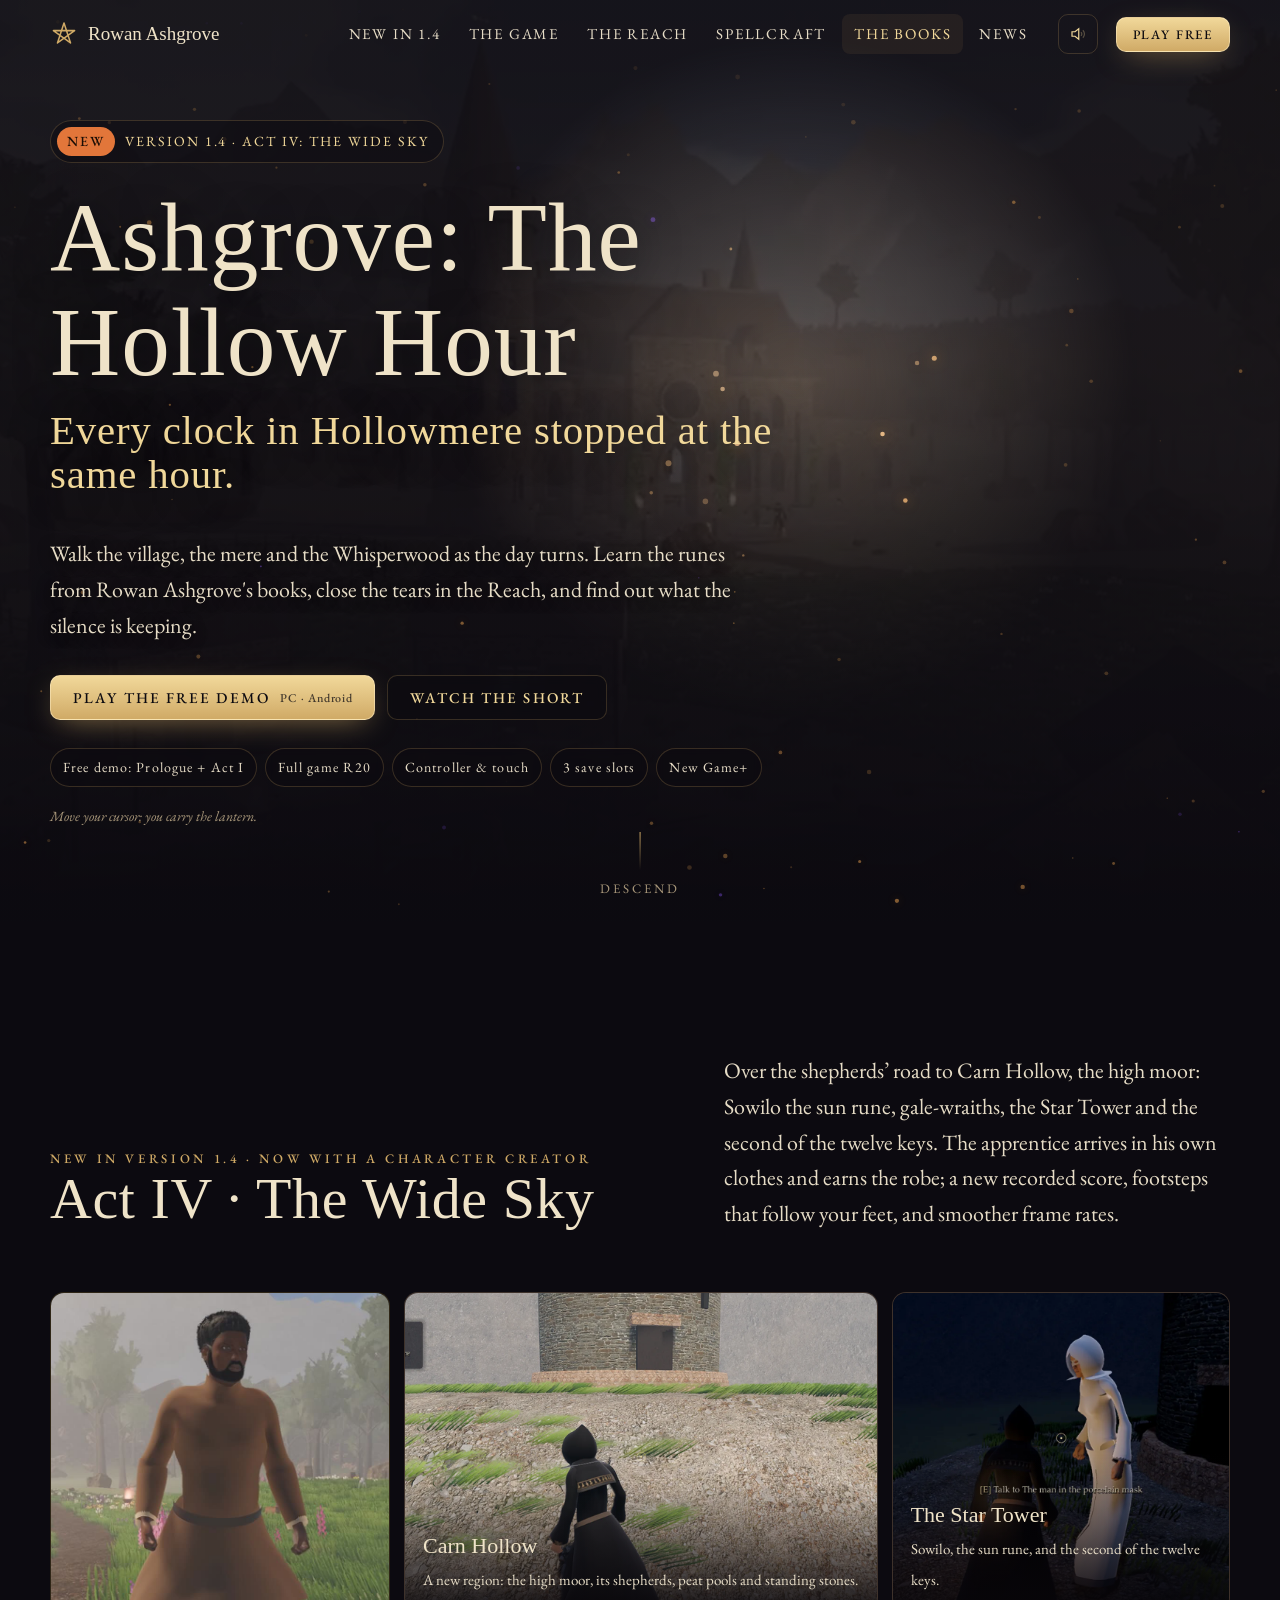
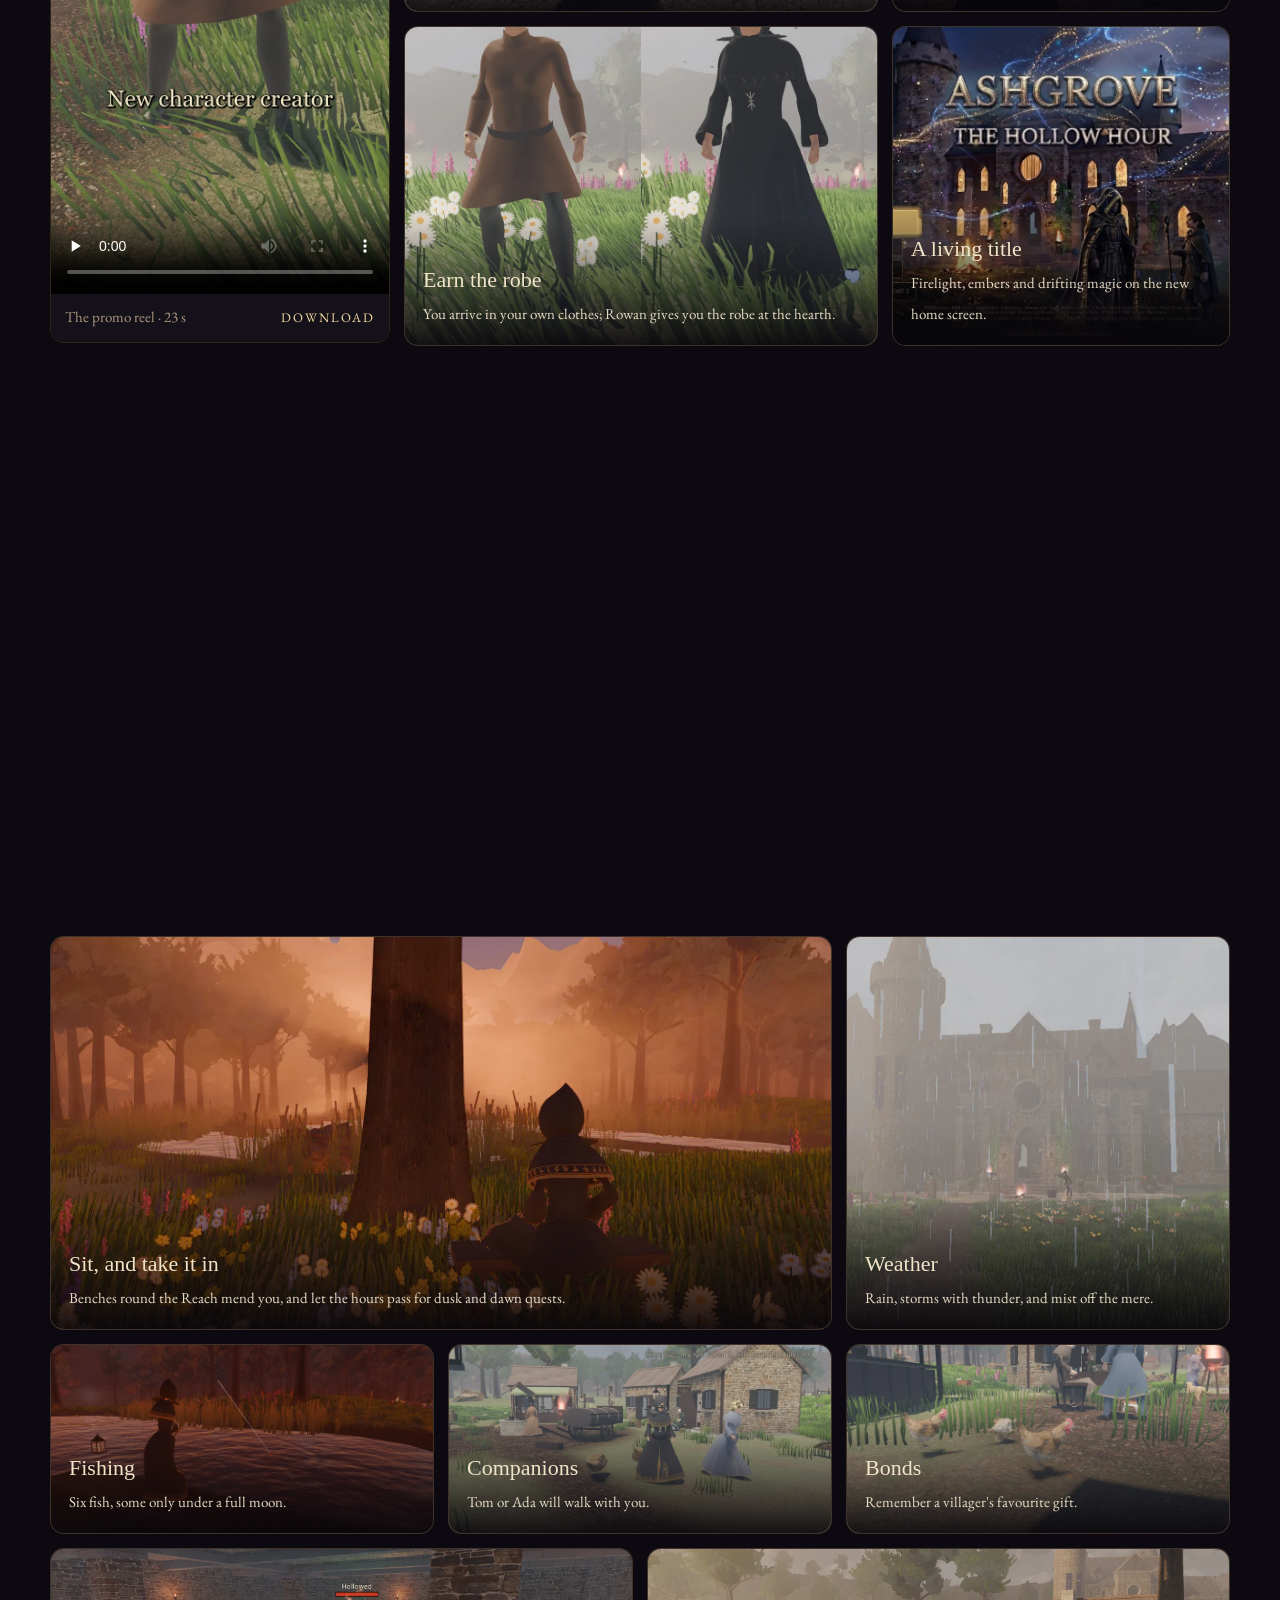
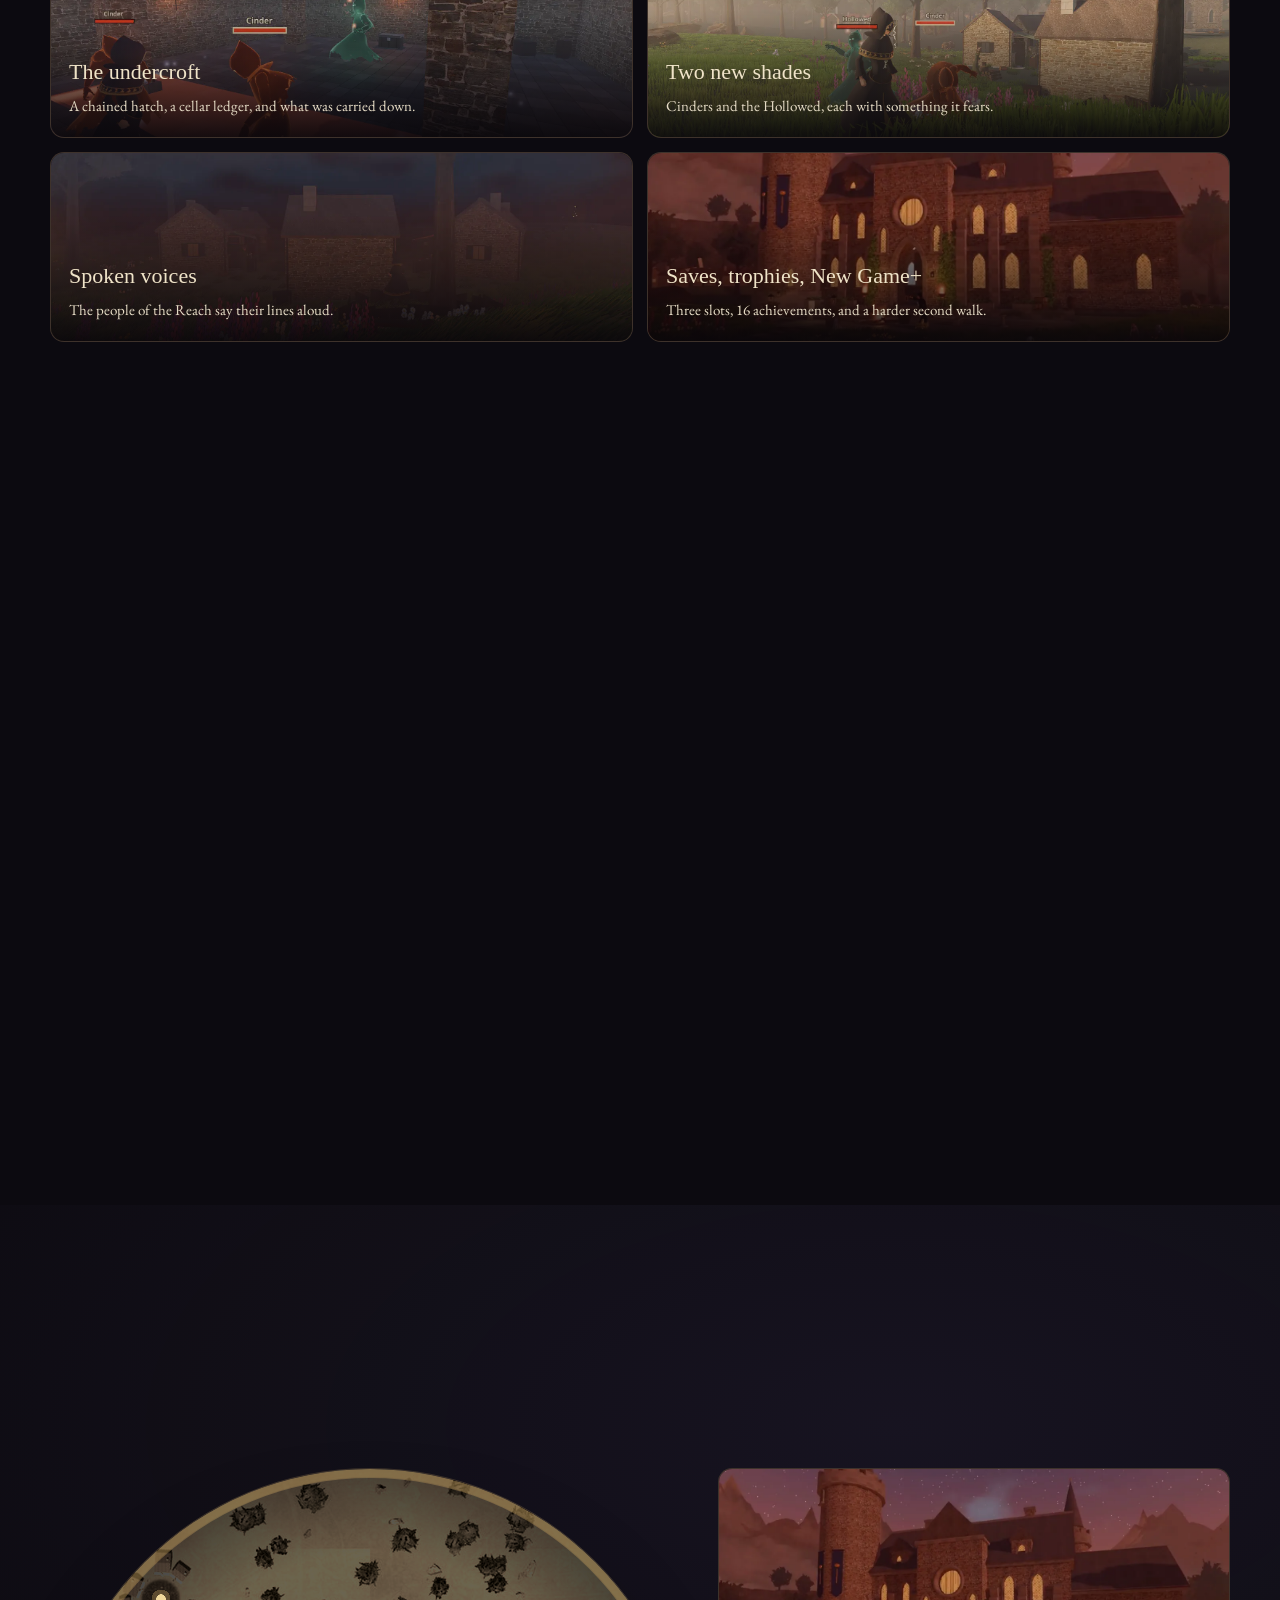
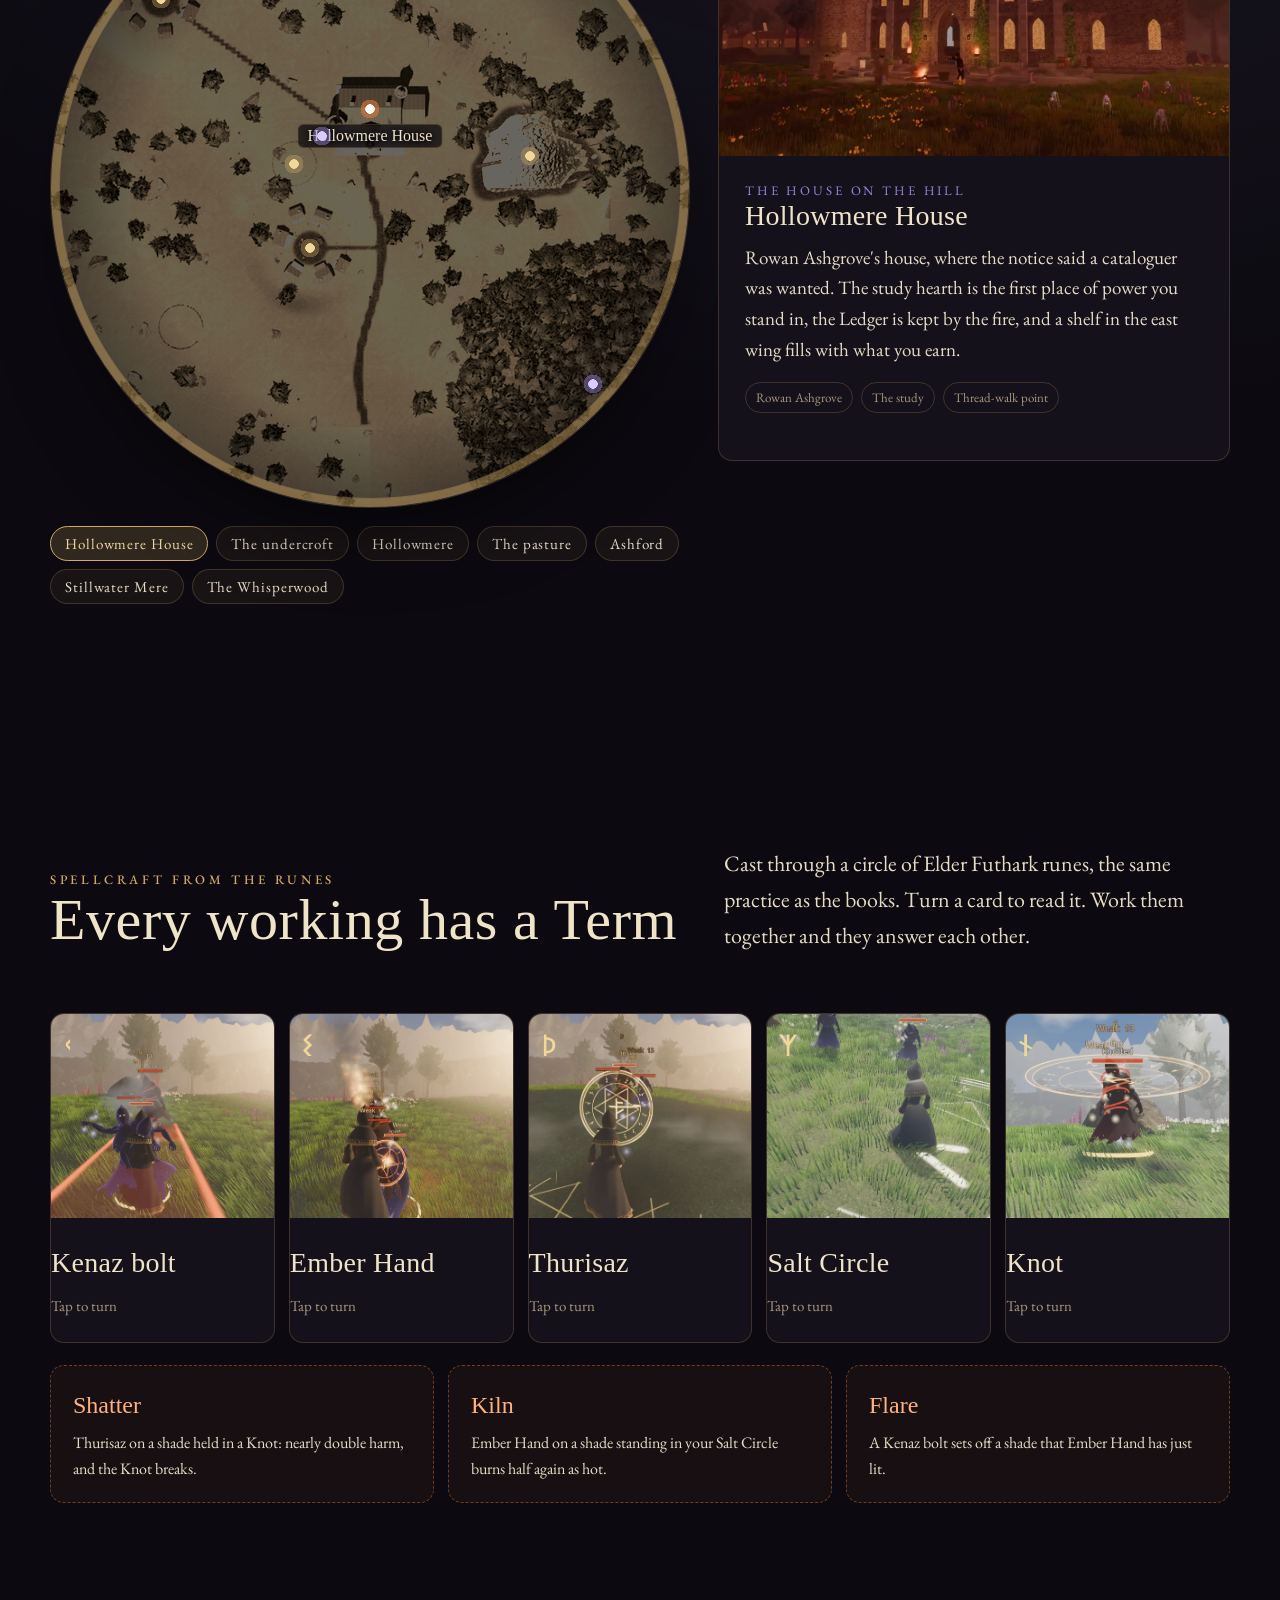
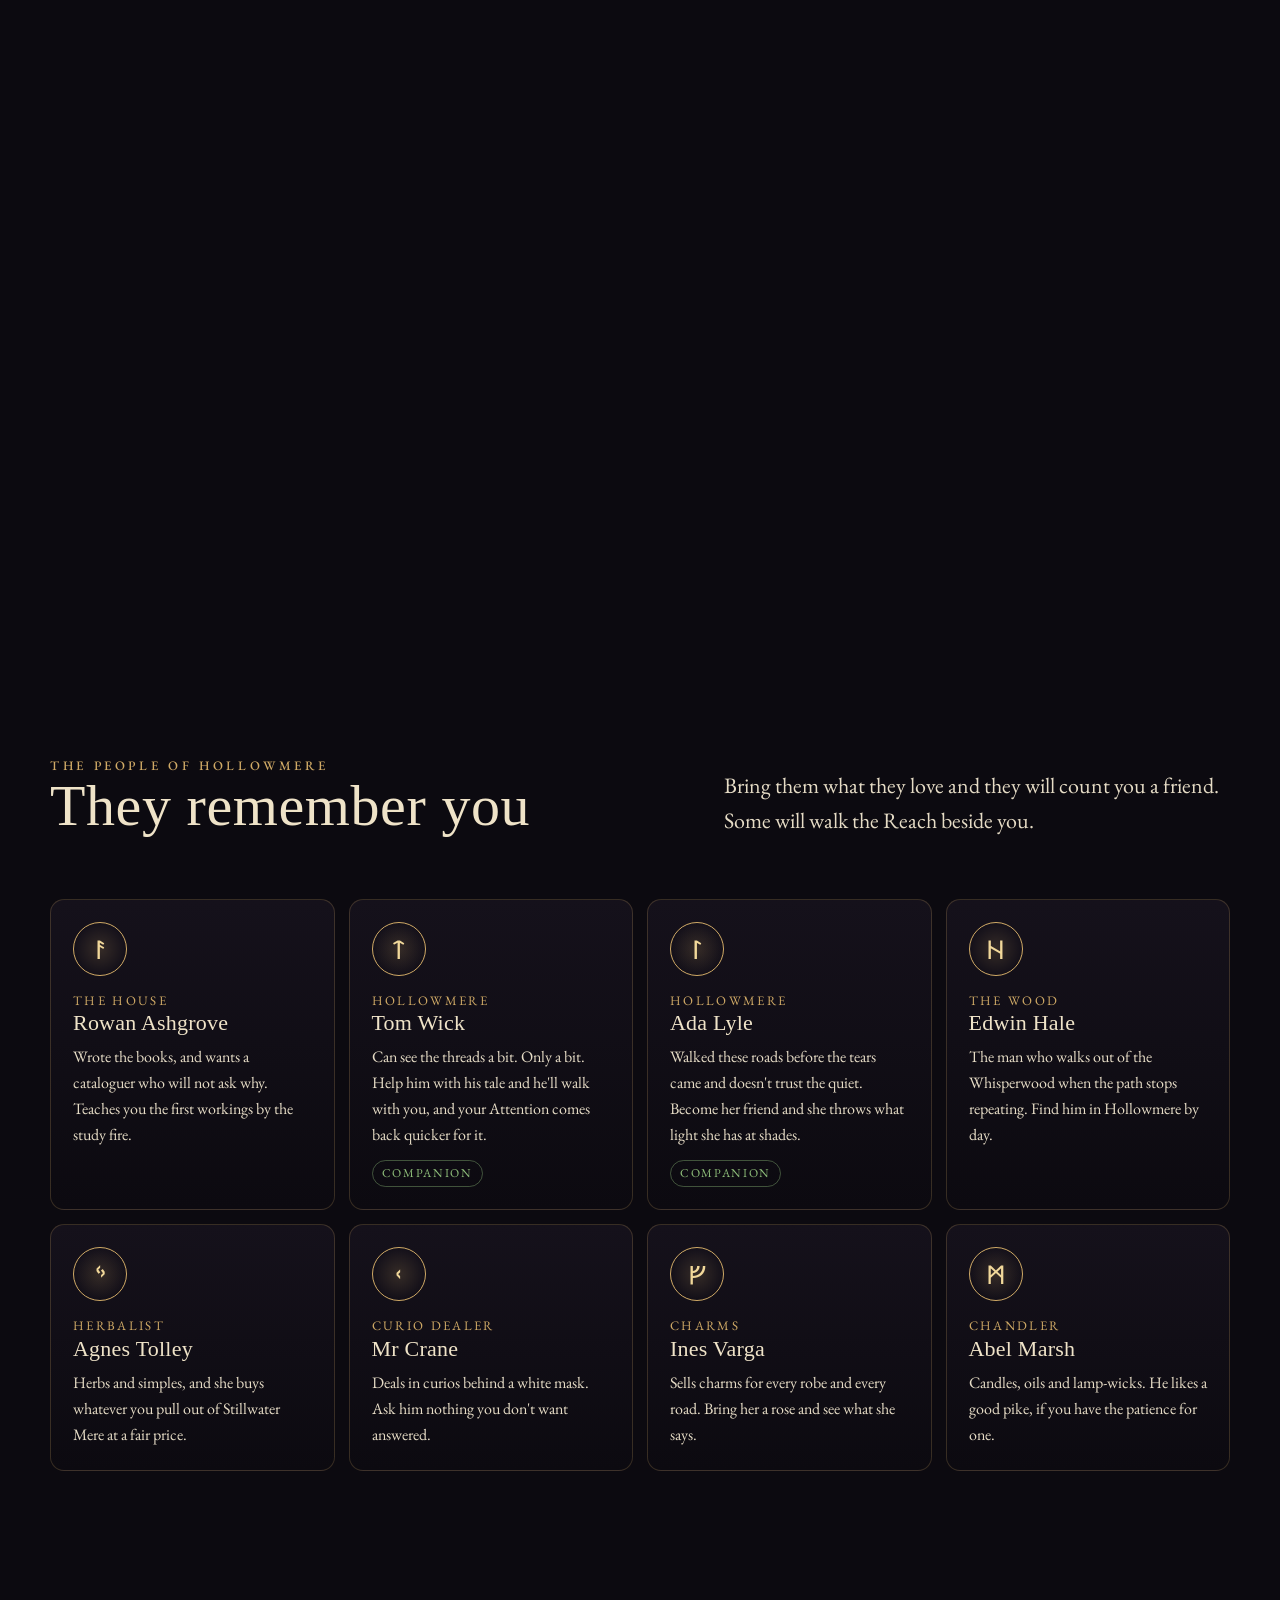
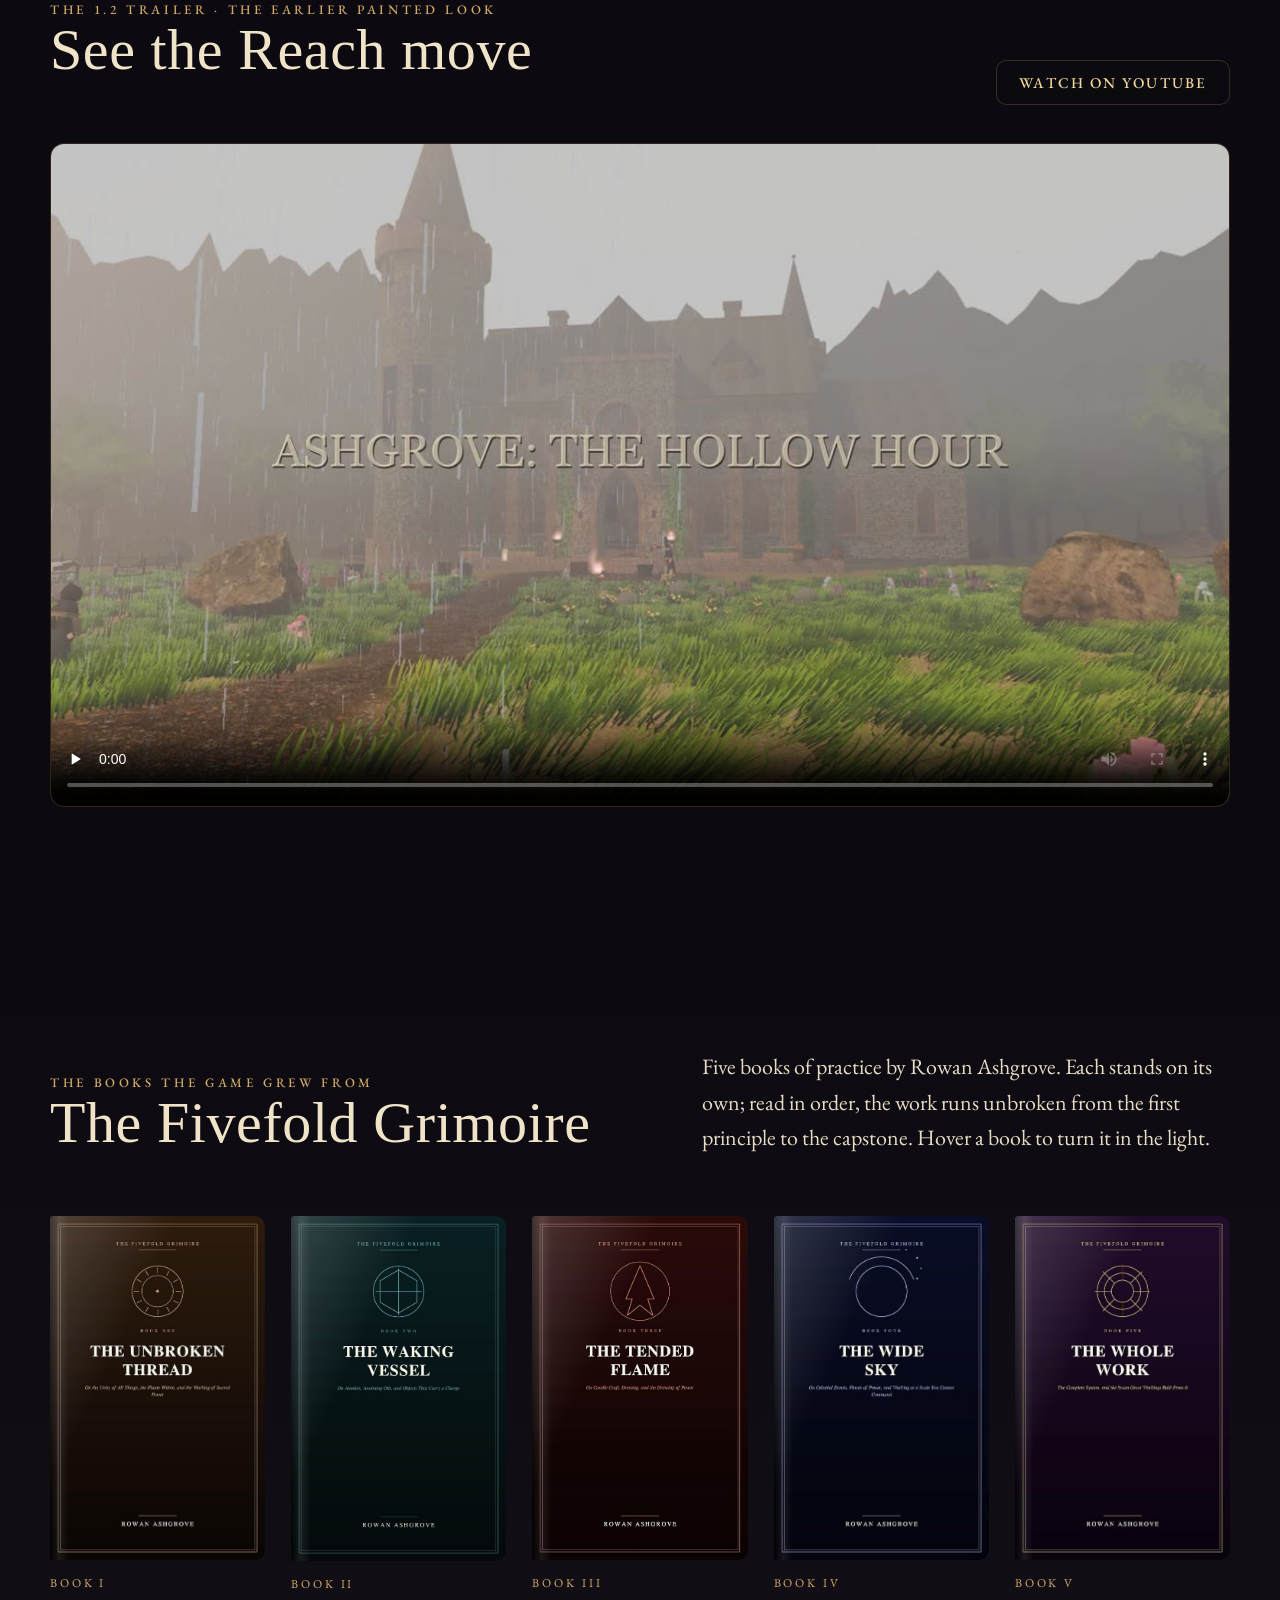
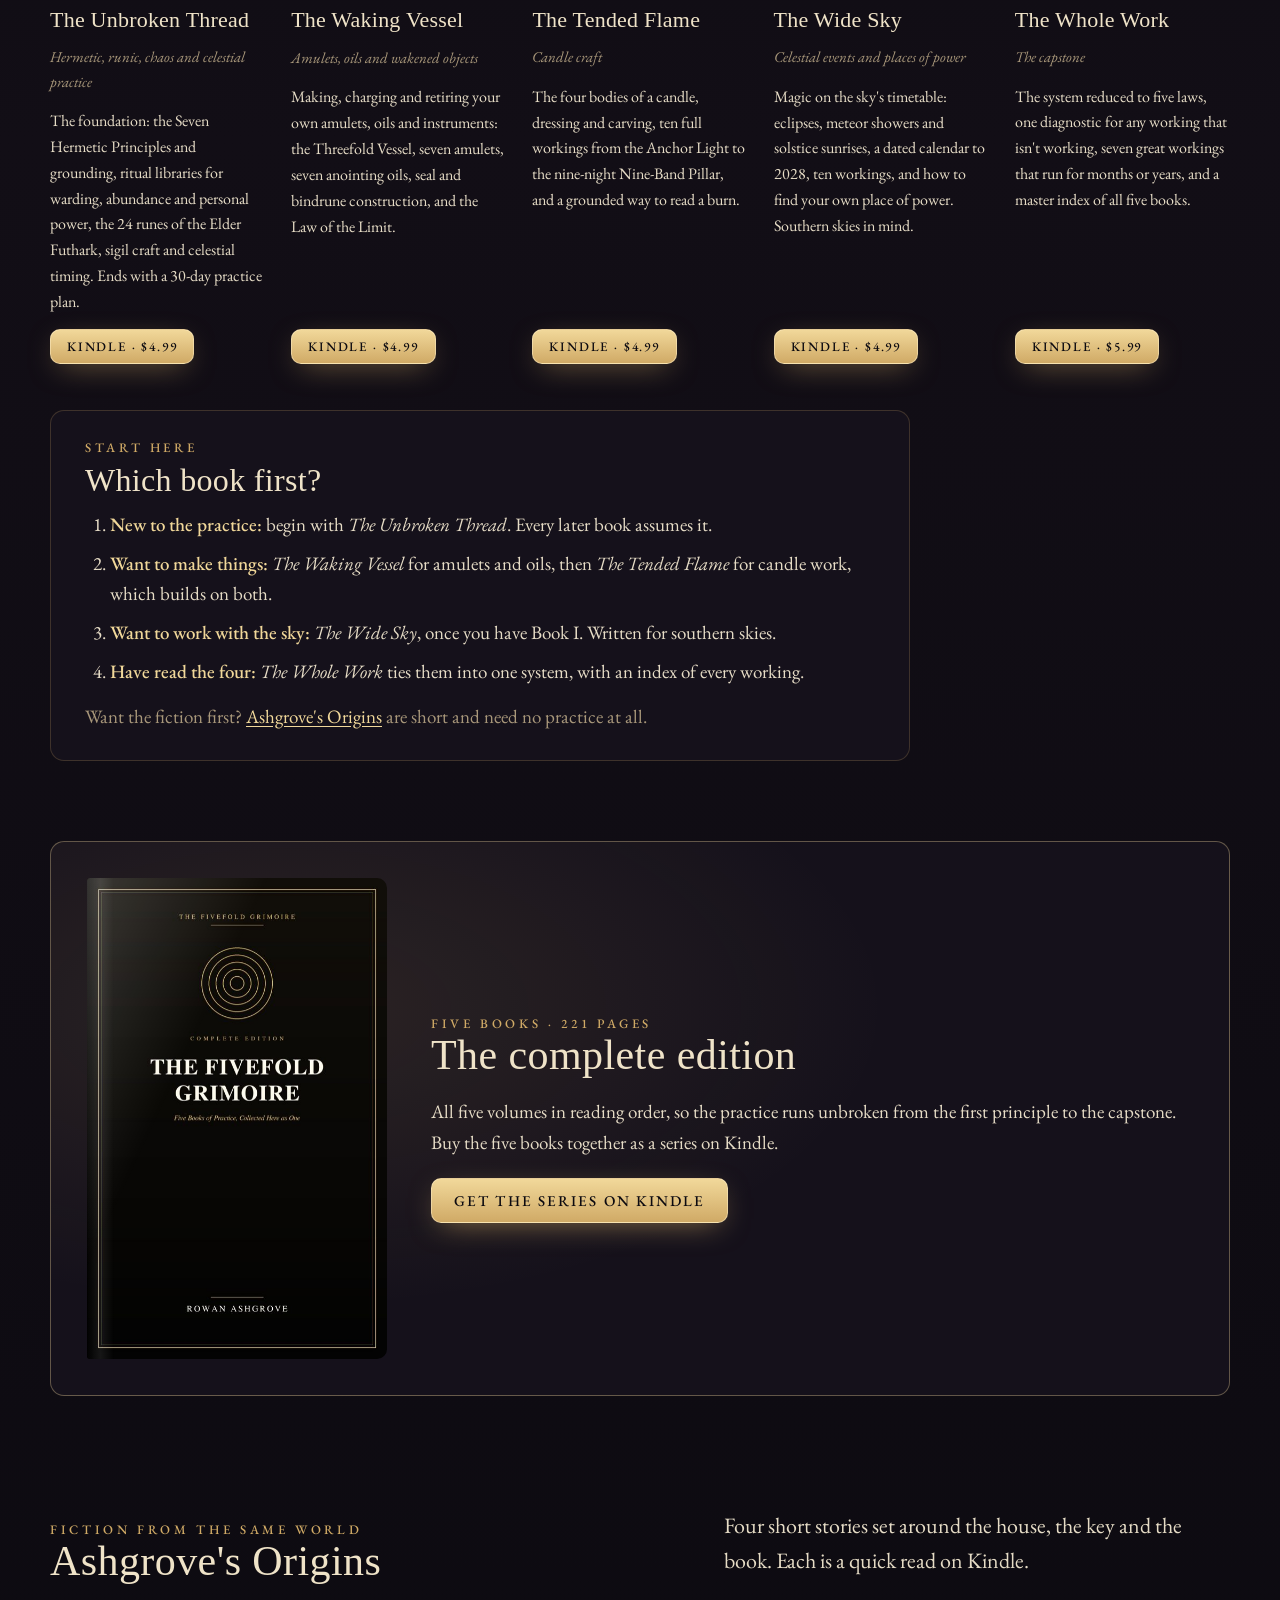
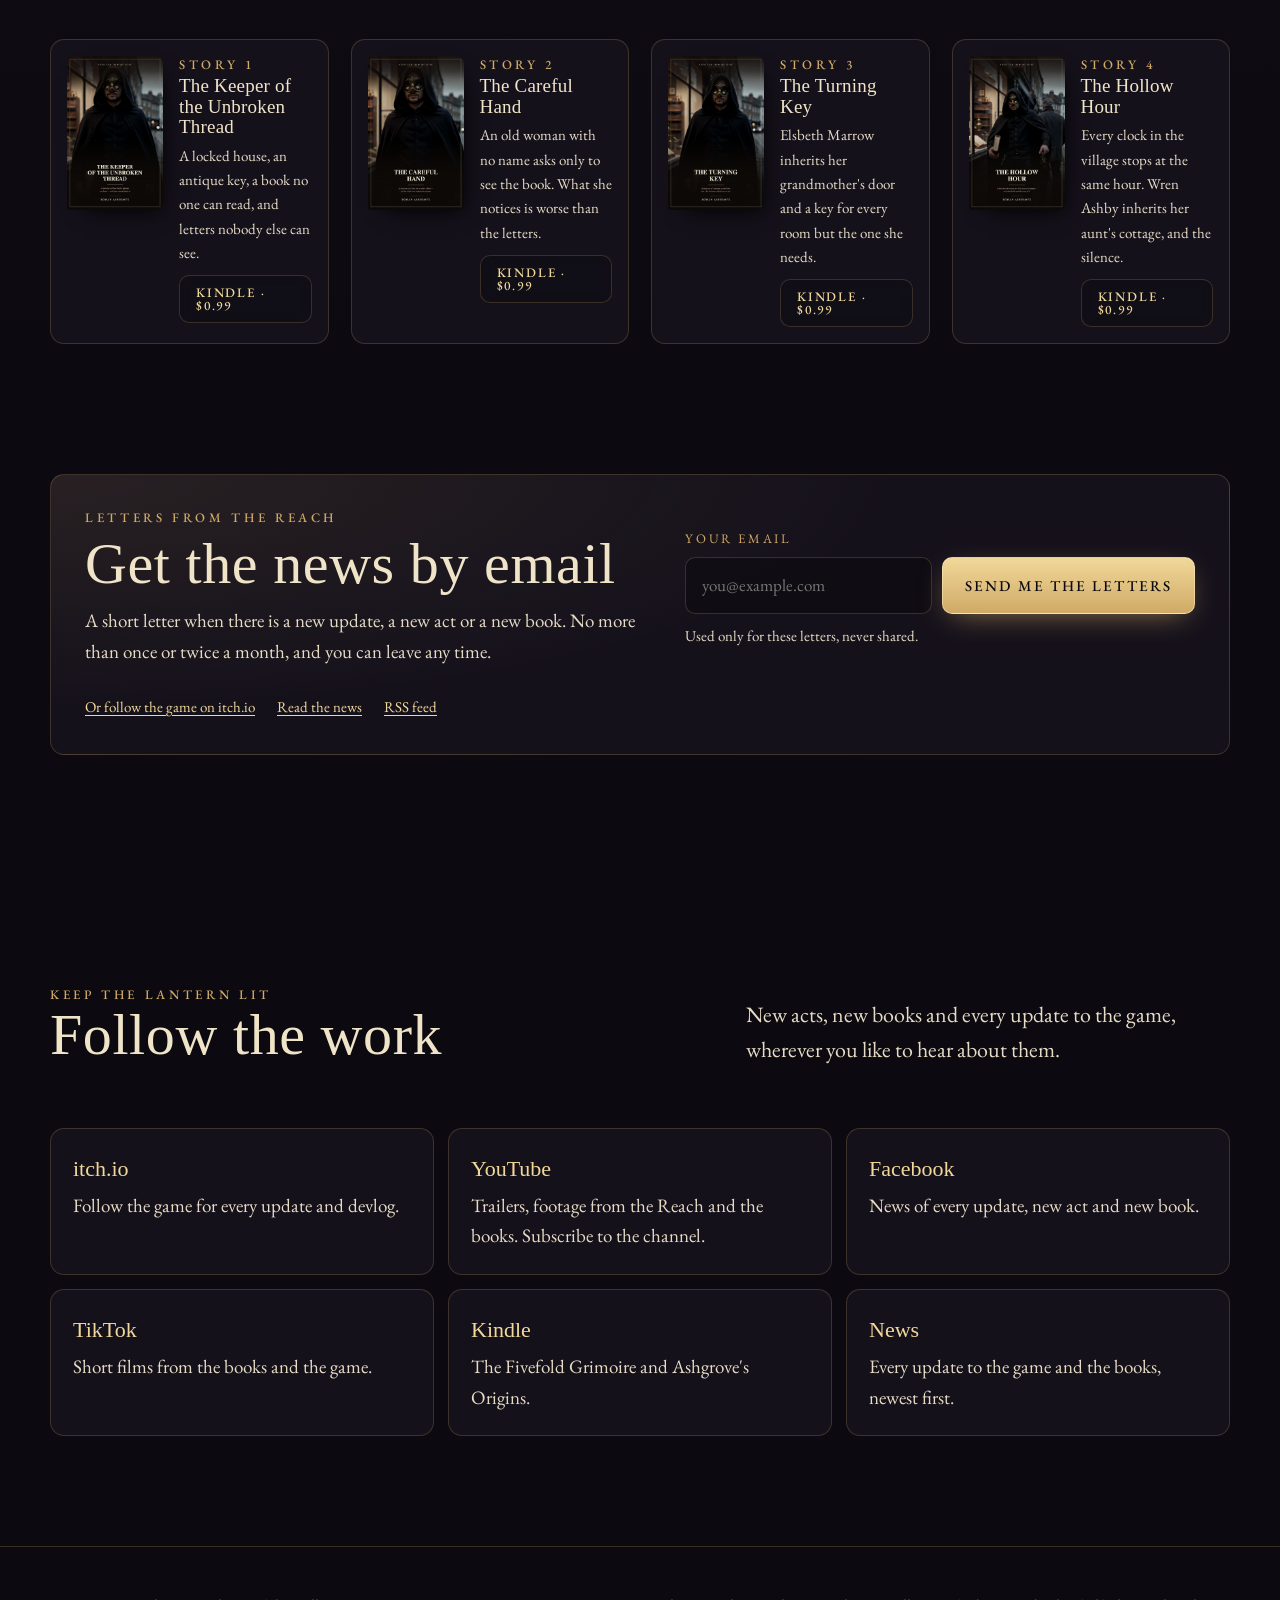
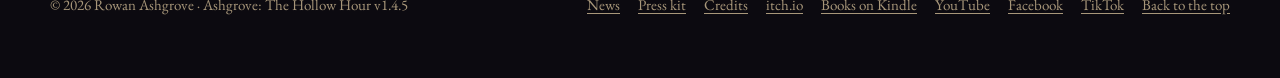
==== index.html @ 2fa323d6 "Version 1.4.5: men's clothes that sit right; the promo reel on the home page, news and press kit Co-" ====
<!doctype html>
<html lang="en">
<head>
<meta charset="utf-8">
<meta name="viewport" content="width=device-width, initial-scale=1, viewport-fit=cover">
<title>Rowan Ashgrove · The Fivefold Grimoire &amp; Ashgrove: The Hollow Hour</title>
<meta name="description" content="Ashgrove: The Hollow Hour, a magic RPG for Windows PC and Android with a realistic, living world (free demo, full game R20), and Rowan Ashgrove's Fivefold Grimoire, five books of practice on Kindle.">
<meta name="theme-color" content="#0c0a10">
<link rel="canonical" href="https://rowanashgrove.github.io/">
<link rel="alternate" type="application/rss+xml" title="Ashgrove news" href="feed.xml">
<meta property="og:type" content="website">
<meta property="og:url" content="https://rowanashgrove.github.io/">
<meta property="og:title" content="Ashgrove: The Hollow Hour · Rowan Ashgrove">
<meta property="og:description" content="Every clock in Hollowmere stopped at the same hour. A magic RPG for PC and Android, and the five books it grew from.">
<meta property="og:image" content="https://rowanashgrove.github.io/media/r14-title.jpg">
<meta name="twitter:card" content="summary_large_image">
<link rel="icon" type="image/png" href="favicon.png">
<link rel="apple-touch-icon" href="apple-touch-icon.png">
<link rel="preconnect" href="https://fonts.googleapis.com">
<link rel="preconnect" href="https://fonts.gstatic.com" crossorigin>
<link rel="stylesheet" href="https://fonts.googleapis.com/css2?family=EB+Garamond:ital,wght@0,400;0,500;1,400&family=IM+Fell+English+SC&family=IM+Fell+English:ital@1&family=Noto+Sans+Runic&display=swap">
<link rel="preload" as="image" href="media/r13-village.webp">
<link rel="stylesheet" href="site.css">
<script>if(!/[?&]static/.test(location.search))document.documentElement.classList.add("js")</script>
<script type="application/ld+json">
{"@context":"https://schema.org","@graph":[
 {"@type":"VideoGame","name":"Ashgrove: The Hollow Hour","url":"https://rowanashgrove.itch.io/ashgrove-the-hollow-hour","author":{"@type":"Person","name":"Rowan Ashgrove"},"gamePlatform":["Windows","Android"],"genre":["Action RPG","Fantasy"],"softwareVersion":"1.4.5","offers":[{"@type":"Offer","name":"Free demo","price":"0","priceCurrency":"ZAR"},{"@type":"Offer","name":"Full game","price":"20","priceCurrency":"ZAR"}]},
 {"@type":"VideoObject","name":"Ashgrove: The Hollow Hour · promo reel","description":"A 23-second look at version 1.4.5: the new character creator, the high moor, magic and Hollowmere House.","thumbnailUrl":"https://rowanashgrove.github.io/media/reel-1.4.5-poster.jpg","uploadDate":"2026-11-25","contentUrl":"https://rowanashgrove.github.io/media/reel-1.4.5.mp4"},
 {"@type":"BookSeries","name":"The Fivefold Grimoire","author":{"@type":"Person","name":"Rowan Ashgrove"},"url":"https://rowanashgrove.github.io/#books"},
 {"@type":"Person","name":"Rowan Ashgrove","url":"https://rowanashgrove.github.io/","sameAs":["https://www.youtube.com/@rowanashgrovegrimoire","https://www.facebook.com/profile.php?id=61593973516886","https://www.tiktok.com/@rowanashgrove","https://rowanashgrove.itch.io/"]}
]}
</script>
</head>
<body>
<a class="skip" href="#main">Skip to the content</a>

<header class="bar" id="bar">
  <div class="wrap">
    <a class="brand" href="#top" aria-label="Rowan Ashgrove, back to the top">
      <svg viewBox="0 0 24 24" aria-hidden="true"><path d="M12 2.5l5.6 17.2L2.9 9.1h18.2L6.4 19.7z" fill="none" stroke="#d0aa66" stroke-width="1.3" stroke-linejoin="round"/></svg>
      Rowan Ashgrove
    </a>
    <nav class="nav" id="nav" aria-label="Sections">
      <a href="#v13">New in 1.4</a>
      <a href="#new">The game</a>
      <a href="#reach">The Reach</a>
      <a href="#spells">Spellcraft</a>
      <a href="#books">The books</a>
      <a href="news.html">News</a>
    </nav>
    <button class="icon-btn" id="sound" type="button" aria-pressed="false" aria-label="Play the sound of the Reach">
      <svg viewBox="0 0 24 24" fill="none" stroke="currentColor" stroke-width="1.6" aria-hidden="true"><path d="M4 9v6h4l5 4V5L8 9H4z"/><path id="waves" d="M16 9.5a3.5 3.5 0 010 5M18.5 7a7 7 0 010 10" opacity=".3"/></svg>
    </button>
    <a class="btn" href="https://rowanashgrove.itch.io/ashgrove-the-hollow-hour">Play free</a>
    <button class="icon-btn menu-btn" id="menuBtn" type="button" aria-expanded="false" aria-controls="nav" aria-label="Menu">
      <svg viewBox="0 0 24 24" fill="none" stroke="currentColor" stroke-width="1.6" aria-hidden="true"><path d="M4 7h16M4 12h16M4 17h16"/></svg>
    </button>
  </div>
</header>

<main id="main">
<!-- ============================== hero ============================== -->
<section class="hero" id="top" aria-labelledby="heroTitle">
  <img class="poster" src="media/r13-village.webp" alt="" aria-hidden="true">
  <video id="heroVideo" muted loop playsinline preload="none" poster="media/r13-village.webp" aria-hidden="true">
    <source src="media/hero-1.3.mp4" type="video/mp4">
  </video>
  <div class="dark"></div>
  <canvas id="embers" aria-hidden="true"></canvas>
  <div class="wrap">
    <div class="inner">
      <a class="new-pill" href="#v13"><b>New</b> Version 1.4 · Act IV: The Wide Sky</a>
      <h1 id="heroTitle">Ashgrove: The Hollow Hour<span class="sub">Every clock in Hollowmere stopped at the same hour.</span></h1>
      <p class="lede">Walk the village, the mere and the Whisperwood as the day turns. Learn the runes from Rowan Ashgrove's books, close the tears in the Reach, and find out what the silence is keeping.</p>
      <div class="ctas">
        <a class="btn" href="https://rowanashgrove.itch.io/ashgrove-the-hollow-hour">Play the free demo <small>PC · Android</small></a>
        <a class="btn ghost" href="#v13">Watch the short</a>
      </div>
      <ul class="chips" aria-label="At a glance">
        <li>Free demo: Prologue + Act I</li><li>Full game R20</li><li>Controller &amp; touch</li><li>3 save slots</li><li>New Game+</li>
      </ul>
      <p class="hint" id="lanternHint">Move your cursor: you carry the lantern.</p>
    </div>
  </div>
  <a class="scroll-cue" href="#v13" aria-label="Scroll to the game"><i></i>Descend</a>
</section>

<!-- ============================== new in 1.4 ============================== -->
<section id="v13" aria-labelledby="v13Title">
  <div class="wrap">
    <div class="head rise">
      <div><div class="label">New in version 1.4 · now with a character creator</div><h2 id="v13Title">Act IV · The Wide Sky</h2></div>
      <p class="lede" style="max-width:46ch">Over the shepherds&rsquo; road to Carn Hollow, the high moor: Sowilo the sun rune, gale-wraiths, the Star Tower and the second of the twelve keys. The apprentice arrives in his own clothes and earns the robe; a new recorded score, footsteps that follow your feet, and smoother frame rates.</p>
    </div>
    <div class="v13 rise">
      <figure class="short">
        <video controls playsinline preload="none" poster="media/reel-1.4.5-poster.jpg" aria-label="The 23-second promo reel for Ashgrove: The Hollow Hour: the character creator, the high moor, magic and Hollowmere House"><source src="media/reel-1.4.5.mp4" type="video/mp4"></video>
        <figcaption><span>The promo reel · 23 s</span><a href="media/reel-1.4.5.mp4" download>Download</a></figcaption>
      </figure>
      <div class="v13-grid">
        <button class="tile v-a" type="button" data-full="media/r14-moor.webp"><img src="media/r14-moor.webp" alt="The apprentice below the Star Tower on its tor, on the high moor of Carn Hollow" loading="lazy"><span class="cap"><b>Carn Hollow</b><span>A new region: the high moor, its shepherds, peat pools and standing stones.</span></span></button>
        <button class="tile v-b" type="button" data-full="media/r14-tower.webp"><img src="media/r14-tower.webp" alt="The man in the porcelain mask waiting at the Star Tower door at night" loading="lazy"><span class="cap"><b>The Star Tower</b><span>Sowilo, the sun rune, and the second of the twelve keys.</span></span></button>
        <button class="tile v-c" type="button" data-full="media/r14-apprentice.webp"><img src="media/r14-apprentice.webp" alt="The apprentice in his village tunic, and in the robe Rowan gives him" loading="lazy"><span class="cap"><b>Earn the robe</b><span>You arrive in your own clothes; Rowan gives you the robe at the hearth.</span></span></button>
        <button class="tile v-d" type="button" data-full="media/r14-title.webp"><img src="media/r14-title.webp" alt="The animated title screen: the house, the bonfire and the streams of magic" loading="lazy"><span class="cap"><b>A living title</b><span>Firelight, embers and drifting magic on the new home screen.</span></span></button>
      </div>
    </div>
    <p class="fine rise" style="margin-top:18px">Your saves carry over. The new music and the realistic animals are CC BY works by their makers, credited on the <a href="credits.html">credits page</a>. <a href="news.html#v1-4">Everything new in 1.4</a>.</p>
  </div>
</section>

<!-- ============================== what's new / the game ============================== -->
<section id="new" aria-labelledby="newTitle">
  <div class="wrap">
    <div class="head rise">
      <div><div class="label">The game · added in 1.2</div><h2 id="newTitle">A Reach that lives without you</h2></div>
      <p class="lede" style="max-width:46ch">Weather rolls in over the house. Villagers speak to you by name. The mere has fish worth waiting for, and something has been waiting under the house for a very long time.</p>
    </div>
    <div class="bento rise">
      <button class="tile t-a" type="button" data-full="media/v13-bench_mere.webp"><img src="media/v13-bench_mere.webp" alt="The apprentice resting on a bench by Stillwater Mere at sunset" loading="lazy"><span class="cap"><b>Sit, and take it in</b><span>Benches round the Reach mend you, and let the hours pass for dusk and dawn quests.</span></span></button>
      <button class="tile t-b" type="button" data-full="media/v13-storm_manor.webp"><img src="media/v13-storm_manor.webp" alt="Rain and storm over Hollowmere House" loading="lazy"><span class="cap"><b>Weather</b><span>Rain, storms with thunder, and mist off the mere.</span></span></button>
      <button class="tile t-c" type="button" data-full="media/v13-fishing.webp"><img src="media/v13-fishing.webp" alt="Fishing from the jetty" loading="lazy"><span class="cap"><b>Fishing</b><span>Six fish, some only under a full moon.</span></span></button>
      <button class="tile t-d" type="button" data-full="media/v13-companion.webp"><img src="media/v13-companion.webp" alt="Ada walking beside the apprentice in Hollowmere" loading="lazy"><span class="cap"><b>Companions</b><span>Tom or Ada will walk with you.</span></span></button>
      <button class="tile t-e" type="button" data-full="media/v13-hens.webp"><img src="media/v13-hens.webp" alt="Hens in Hollowmere" loading="lazy"><span class="cap"><b>Bonds</b><span>Remember a villager's favourite gift.</span></span></button>
      <button class="tile t-f" type="button" data-full="media/v13-undercroft.webp"><img src="media/v13-undercroft.webp" alt="Shades in the torch-lit undercroft" loading="lazy"><span class="cap"><b>The undercroft</b><span>A chained hatch, a cellar ledger, and what was carried down.</span></span></button>
      <button class="tile t-g" type="button" data-full="media/v13-new_shades.webp"><img src="media/v13-new_shades.webp" alt="A Cinder and a Hollowed in the meadow" loading="lazy"><span class="cap"><b>Two new shades</b><span>Cinders and the Hollowed, each with something it fears.</span></span></button>
      <button class="tile t-h" type="button" data-full="media/v13-mist_dawn.webp"><img src="media/v13-mist_dawn.webp" alt="Mist over Hollowmere at dawn" loading="lazy"><span class="cap"><b>Spoken voices</b><span>The people of the Reach say their lines aloud.</span></span></button>
      <button class="tile t-i" type="button" data-full="media/r13-manor.webp"><img src="media/r13-manor.webp" alt="Hollowmere House at dusk" loading="lazy"><span class="cap"><b>Saves, trophies, New Game+</b><span>Three slots, 16 achievements, and a harder second walk.</span></span></button>
    </div>

    <div class="buy">
      <div class="card rise">
        <div class="label">Free demo</div>
        <h3>Prologue + Act I</h3>
        <div class="price">Free</div>
        <div class="platforms"><span>Windows PC</span><span>Android</span></div>
        <ul><li>The full opening of the story, to the end of Act I</li><li>Your demo save carries over to the full game</li><li>No account needed to play</li></ul>
        <a class="btn" href="https://rowanashgrove.itch.io/ashgrove-the-hollow-hour">Download the demo</a>
        <p class="fine">About 370 MB on PC, 510 MB on Android · on itch.io</p>
      </div>
      <div class="card full rise">
        <span class="ribbon">Full game</span>
        <div class="label">The complete game</div>
        <h3>Every act, every chamber</h3>
        <div class="price">R20<small>about US$1.10</small></div>
        <div class="platforms"><span>Windows PC</span><span>Android</span><span>One purchase, both</span></div>
        <ul><li>The whole story, Prologue to the final hour</li><li>All spells, places, endings and the undercroft</li><li>Free updates, including 1.4</li></ul>
        <a class="btn" href="https://rowanashgrove.itch.io/ashgrove-the-hollow-hour/purchase">Buy the full game · R20</a>
        <p class="fine">Windows may ask the first time ("unknown publisher"): choose More info, then Run anyway.</p>
      </div>
    </div>
    <div class="itchbox rise">
      <div><div class="label">Straight from here</div><p>Download the demo or buy the full game without leaving the page. Payment is handled safely by itch.io.</p></div>
      <iframe title="Ashgrove: The Hollow Hour on itch.io" src="https://itch.io/embed/5299251?linkback=true&amp;bg_color=17131c&amp;fg_color=e6dcc6&amp;link_color=d0aa66&amp;border_color=3a3024" width="552" height="167" loading="lazy"><a href="https://rowanashgrove.itch.io/ashgrove-the-hollow-hour">Ashgrove: The Hollow Hour by rowanashgrove</a></iframe>
    </div>
  </div>
</section>

<!-- ============================== the map ============================== -->
<section class="map-sec" id="reach" aria-labelledby="reachTitle">
  <div class="wrap">
    <div class="head rise">
      <div><div class="label">An atlas of the Reach</div><h2 id="reachTitle">Choose where to stand</h2></div>
      <p class="lede" style="max-width:44ch">The real map of the game, baked from above. Touch a place to read what the Ledger says of it.</p>
    </div>
    <div class="atlas rise">
      <div class="chart" id="chart">
        <img src="media/reach-map-1.3.jpg" alt="Top-down map of the Reach: the house, two hamlets, the mere and the Whisperwood inside a ring of mountains" loading="lazy">
      </div>
      <article class="lore" id="lore" aria-live="polite">
        <img id="loreImg" src="media/r13-manor.webp" alt="">
        <div class="body">
          <div class="kind" id="loreKind">Place of power</div>
          <h3 id="loreName">Hollowmere House</h3>
          <p id="loreText"></p>
          <ul class="meta" id="loreMeta"></ul>
        </div>
      </article>
    </div>
  </div>
</section>

<!-- ============================== spellcraft ============================== -->
<section id="spells" aria-labelledby="spellTitle">
  <div class="wrap">
    <div class="head rise">
      <div><div class="label">Spellcraft from the runes</div><h2 id="spellTitle">Every working has a Term</h2></div>
      <p class="lede" style="max-width:46ch">Cast through a circle of Elder Futhark runes, the same practice as the books. Turn a card to read it. Work them together and they answer each other.</p>
    </div>
    <div class="spells rise" id="spellCards"></div>
    <div class="combos rise">
      <div class="combo"><b>Shatter</b><p>Thurisaz on a shade held in a Knot: nearly double harm, and the Knot breaks.</p></div>
      <div class="combo"><b>Kiln</b><p>Ember Hand on a shade standing in your Salt Circle burns half again as hot.</p></div>
      <div class="combo"><b>Flare</b><p>A Kenaz bolt sets off a shade that Ember Hand has just lit.</p></div>
    </div>
  </div>
</section>

<!-- ============================== bestiary ============================== -->
<section id="bestiary" aria-labelledby="beastTitle" style="padding-top:20px">
  <div class="wrap">
    <div class="head rise">
      <div><div class="label">From the Ledger's bestiary</div><h2 id="beastTitle">Shades of the Reach</h2></div>
      <p class="lede" style="max-width:44ch">Each kind fears one working and shrugs off another. The Ledger keeps note as you learn them.</p>
    </div>
    <div class="beasts rise">
      <div class="tabs" role="tablist" aria-label="Kinds of shade" id="beastTabs"></div>
      <div class="beast" id="beastPanel" role="tabpanel"></div>
    </div>
  </div>
</section>

<!-- ============================== people ============================== -->
<section id="people" aria-labelledby="peopleTitle" style="padding-top:20px">
  <div class="wrap">
    <div class="head rise">
      <div><div class="label">The people of Hollowmere</div><h2 id="peopleTitle">They remember you</h2></div>
      <p class="lede" style="max-width:46ch">Bring them what they love and they will count you a friend. Some will walk the Reach beside you.</p>
    </div>
    <div class="people rise" id="peopleGrid"></div>
  </div>
</section>

<!-- ============================== trailer ============================== -->
<section id="trailer" aria-labelledby="trailerTitle" style="padding-top:20px">
  <div class="wrap">
    <div class="head rise"><div><div class="label">The 1.2 trailer · the earlier painted look</div><h2 id="trailerTitle">See the Reach move</h2></div>
      <a class="btn ghost" href="https://youtu.be/1DHvpzq4PHs">Watch on YouTube</a></div>
    <div class="trailer rise">
      <video controls preload="none" poster="media/trailer-1.2-poster.jpg"><source src="media/trailer-1.2.mp4" type="video/mp4"></video>
    </div>
  </div>
</section>

<!-- ============================== books ============================== -->
<section class="books-sec" id="books" aria-labelledby="booksTitle">
  <div class="wrap">
    <div class="head rise">
      <div><div class="label">The books the game grew from</div><h2 id="booksTitle">The Fivefold Grimoire</h2></div>
      <p class="lede" style="max-width:48ch">Five books of practice by Rowan Ashgrove. Each stands on its own; read in order, the work runs unbroken from the first principle to the capstone. Hover a book to turn it in the light.</p>
    </div>
    <div class="shelf" id="shelf"></div>

    <div class="start rise" aria-labelledby="startTitle">
      <div class="label">Start here</div>
      <h3 id="startTitle">Which book first?</h3>
      <ol>
        <li><b>New to the practice:</b> begin with <i>The Unbroken Thread</i>. Every later book assumes it.</li>
        <li><b>Want to make things:</b> <i>The Waking Vessel</i> for amulets and oils, then <i>The Tended Flame</i> for candle work, which builds on both.</li>
        <li><b>Want to work with the sky:</b> <i>The Wide Sky</i>, once you have Book I. Written for southern skies.</li>
        <li><b>Have read the four:</b> <i>The Whole Work</i> ties them into one system, with an index of every working.</li>
      </ol>
      <p class="dim">Want the fiction first? <a href="#stories">Ashgrove's Origins</a> are short and need no practice at all.</p>
    </div>

    <div class="complete rise">
      <a class="tome" href="https://www.amazon.com/dp/B0HJLSWV66" aria-label="The complete series on Kindle"><span class="cv"><img src="media/cover0.jpg" alt="The Fivefold Grimoire, complete edition cover" loading="lazy"></span></a>
      <div>
        <div class="label">Five books · 221 pages</div>
        <h3 style="font-size:clamp(28px,3.4vw,42px)">The complete edition</h3>
        <p>All five volumes in reading order, so the practice runs unbroken from the first principle to the capstone. Buy the five books together as a series on Kindle.</p>
        <a class="btn" href="https://www.amazon.com/dp/B0HJLSWV66">Get the series on Kindle</a>
      </div>
    </div>

    <div class="head rise" style="margin-top:90px">
      <div><div class="label">Fiction from the same world</div><h2 style="font-size:clamp(28px,3.6vw,42px)">Ashgrove's Origins</h2></div>
      <p class="lede" style="max-width:46ch">Four short stories set around the house, the key and the book. Each is a quick read on Kindle.</p>
    </div>
    <div class="stories rise" id="stories"></div>
  </div>
</section>

<!-- ============================== letters (news by email) ============================== -->
<section id="letters" aria-labelledby="lettersTitle" style="padding-top:20px">
  <div class="wrap">
    <div class="letters rise">
      <div>
        <div class="label">Letters from the Reach</div>
        <h2 id="lettersTitle">Get the news by email</h2>
        <p>A short letter when there is a new update, a new act or a new book. No more than once or twice a month, and you can leave any time.</p>
      </div>
      <form class="signup" id="signup" novalidate>
        <label for="suEmail">Your email</label>
        <div class="row">
          <input id="suEmail" name="email" type="email" autocomplete="email" required placeholder="you@example.com">
          <button class="btn" type="submit">Send me the letters</button>
        </div>
        <p class="fine" id="suNote">Used only for these letters, never shared.</p>
      </form>
      <div class="also">
        <a href="https://rowanashgrove.itch.io/ashgrove-the-hollow-hour">Or follow the game on itch.io</a>
        <a href="news.html">Read the news</a>
        <a href="feed.xml">RSS feed</a>
      </div>
    </div>
  </div>
</section>

<!-- ============================== follow ============================== -->
<section id="follow" aria-labelledby="followTitle">
  <div class="wrap">
    <div class="head rise"><div><div class="label">Keep the lantern lit</div><h2 id="followTitle">Follow the work</h2></div>
      <p class="lede" style="max-width:44ch">New acts, new books and every update to the game, wherever you like to hear about them.</p></div>
    <div class="follow rise">
      <a href="https://rowanashgrove.itch.io/ashgrove-the-hollow-hour"><b>itch.io</b><span>Follow the game for every update and devlog.</span></a>
      <a href="https://www.youtube.com/@rowanashgrovegrimoire"><b>YouTube</b><span>Trailers, footage from the Reach and the books. Subscribe to the channel.</span></a>
      <a href="https://www.facebook.com/profile.php?id=61593973516886"><b>Facebook</b><span>News of every update, new act and new book.</span></a>
      <a href="https://www.tiktok.com/@rowanashgrove"><b>TikTok</b><span>Short films from the books and the game.</span></a>
      <a href="https://www.amazon.com/dp/B0HJLSWV66"><b>Kindle</b><span>The Fivefold Grimoire and Ashgrove's Origins.</span></a>
      <a href="news.html"><b>News</b><span>Every update to the game and the books, newest first.</span></a>
    </div>
  </div>
</section>
</main>

<footer>
  <div class="wrap">
    <span>© 2026 Rowan Ashgrove · Ashgrove: The Hollow Hour v1.4.5</span>
    <nav aria-label="Footer"><a href="news.html">News</a><a href="presskit.html">Press kit</a><a href="credits.html">Credits</a><a href="https://rowanashgrove.itch.io/ashgrove-the-hollow-hour">itch.io</a><a href="#books">Books on Kindle</a><a href="https://www.youtube.com/@rowanashgrovegrimoire">YouTube</a><a href="https://www.facebook.com/profile.php?id=61593973516886">Facebook</a><a href="https://www.tiktok.com/@rowanashgrove">TikTok</a><a href="#top">Back to the top</a></nav>
  </div>
</footer>

<div class="lb" id="lb" role="dialog" aria-modal="true" aria-label="Picture">
  <button class="icon-btn" id="lbClose" type="button" aria-label="Close"><svg viewBox="0 0 24 24" fill="none" stroke="currentColor" stroke-width="1.8" aria-hidden="true"><path d="M6 6l12 12M18 6L6 18"/></svg></button>
  <img id="lbImg" alt=""><p id="lbCap"></p>
</div>
<audio id="amb" src="media/ambience.mp3" loop preload="none"></audio>
<script src="site.js" defer></script>
</body>
</html>
---- site.css ----
/* Rowan Ashgrove - The Fivefold Grimoire & Ashgrove: The Hollow Hour (site v2, Nov 2026) */
:root{
  --ink:#0c0a10; --ink2:#15111b; --ink3:#1e1826; --line:rgba(208,170,102,.22);
  --parch:#efe3c8; --text:#e6dcc6; --dim:#a8977a; --gold:#d0aa66; --gold2:#f1d89a;
  --ember:#e2763a; --hour:#9a86e0; --ok:#8fbf7a;
  --display:"IM Fell English SC", Georgia, serif; --italic:"IM Fell English", Georgia, serif;
  --body:"EB Garamond", Georgia, serif; --rune:"Noto Sans Runic", serif;
  --wrap:min(1180px, calc(100vw - 40px)); --r:14px;
  --mx:50vw; --my:40vh;
}
*{box-sizing:border-box}
html{scroll-behavior:smooth;background:var(--ink)}
body{margin:0;color:var(--text);font:400 19px/1.62 var(--body);background:var(--ink);overflow-x:hidden;-webkit-font-smoothing:antialiased}
img,video{max-width:100%;display:block}
a{color:var(--gold2);text-underline-offset:3px}
a:hover{color:#fff}
:focus-visible{outline:2px solid var(--gold2);outline-offset:3px;border-radius:4px}
.skip{position:absolute;left:-999px;top:8px;background:var(--gold);color:var(--ink);padding:8px 14px;border-radius:8px;z-index:99}
.skip:focus{left:12px}
.wrap{width:var(--wrap);margin:0 auto}
h1,h2,h3{font-family:var(--display);font-weight:400;color:var(--parch);letter-spacing:.01em;margin:0 0 .4em;line-height:1.08}
h2{font-size:clamp(34px,5vw,58px)}
h3{font-size:clamp(22px,2.4vw,28px)}
.label{font:500 13px/1.4 var(--body);letter-spacing:.28em;text-transform:uppercase;color:var(--gold)}
.lede{font-size:clamp(19px,2vw,22px);color:var(--text);max-width:62ch}
.dim{color:var(--dim)}
section{position:relative;padding:110px 0}
.rune{font-family:var(--rune)}

/* ---------- buttons ---------- */
.btn{display:inline-flex;align-items:center;gap:10px;padding:14px 22px;border-radius:10px;font:500 15px/1 var(--body);letter-spacing:.14em;text-transform:uppercase;text-decoration:none;color:var(--ink);background:linear-gradient(180deg,var(--gold2),var(--gold));border:1px solid rgba(255,240,200,.5);box-shadow:0 8px 30px -10px rgba(208,170,102,.7);transition:transform .2s,box-shadow .2s,filter .2s;cursor:pointer}
.btn:hover{transform:translateY(-2px);box-shadow:0 14px 40px -12px rgba(241,216,154,.9);color:var(--ink);filter:brightness(1.05)}
.btn.ghost{background:rgba(12,10,16,.4);color:var(--gold2);border-color:var(--line);box-shadow:none;backdrop-filter:blur(6px)}
.btn.ghost:hover{border-color:var(--gold);color:#fff}
.btn small{font-size:12px;opacity:.75;letter-spacing:.06em;text-transform:none}
.btn.sm{padding:10px 16px;font-size:13px}

/* ---------- top bar ---------- */
.bar{position:fixed;inset:0 0 auto 0;z-index:50;transition:background .3s,border-color .3s;border-bottom:1px solid transparent}
.bar.solid{background:rgba(12,10,16,.82);backdrop-filter:blur(12px);border-color:var(--line)}
.bar .wrap{display:flex;align-items:center;gap:18px;height:68px}
.brand{display:flex;align-items:center;gap:10px;color:var(--parch);text-decoration:none;font-family:var(--display);font-size:19px;white-space:nowrap}
.brand svg{width:28px;height:28px}
.nav{display:flex;gap:4px;margin-left:auto}
.nav a{color:var(--text);text-decoration:none;font-size:15px;letter-spacing:.12em;text-transform:uppercase;padding:8px 12px;border-radius:8px}
.nav a{white-space:nowrap}
.nav a:hover,.nav a[aria-current="true"]{color:var(--gold2);background:rgba(208,170,102,.08)}
.bar .btn{padding:10px 16px;font-size:13px}
.icon-btn{width:40px;height:40px;border-radius:10px;border:1px solid var(--line);background:transparent;color:var(--gold2);display:grid;place-items:center;cursor:pointer}
.icon-btn svg{width:18px;height:18px}
.menu-btn{display:none}
@media (max-width:900px){
  .nav{position:fixed;inset:68px 0 auto 0;flex-direction:column;background:rgba(12,10,16,.97);border-bottom:1px solid var(--line);padding:10px 20px 20px;transform:translateY(-120%);transition:transform .3s;margin:0}
  .nav.open{transform:none}
  .nav a{font-size:17px;padding:14px 8px;border-bottom:1px solid rgba(208,170,102,.08)}
  .menu-btn{display:grid;margin-left:auto}
  .bar .btn{display:none}
}

/* ---------- hero: the Reach by lantern light ---------- */
.hero{min-height:100svh;display:flex;align-items:center;padding:120px 0 80px;overflow:hidden;isolation:isolate}
.hero video,.hero .poster{position:absolute;inset:0;width:100%;height:100%;object-fit:cover;z-index:-3;filter:saturate(.9) brightness(.62)}
.hero .dark{position:absolute;inset:0;z-index:-2;pointer-events:none;
  background:radial-gradient(circle 340px at var(--mx) var(--my),rgba(12,10,16,0) 0,rgba(12,10,16,.35) 45%,rgba(12,10,16,.82) 100%),linear-gradient(180deg,rgba(12,10,16,.3),rgba(12,10,16,.1) 40%,var(--ink) 98%)}
.hero canvas{position:absolute;inset:0;z-index:-1;pointer-events:none}
.hero .inner{max-width:780px}
.hero h1{font-size:clamp(46px,7.6vw,104px);text-shadow:0 4px 40px rgba(0,0,0,.6)}
.hero h1 .sub{display:block;font-family:var(--italic);font-size:max(.42em,21px);color:var(--gold2);margin-top:.35em;letter-spacing:.02em}
.hero .lede{margin:22px 0 32px;text-shadow:0 2px 14px rgba(0,0,0,.8)}
.hero .ctas{display:flex;flex-wrap:wrap;gap:12px}
.chips{display:flex;flex-wrap:wrap;gap:8px;margin:28px 0 0;padding:0;list-style:none}
.chips li{font-size:14px;letter-spacing:.08em;padding:7px 12px;border:1px solid var(--line);border-radius:99px;background:rgba(12,10,16,.45);backdrop-filter:blur(4px)}
.new-pill{display:inline-flex;align-items:center;gap:10px;margin-bottom:22px;padding:6px 14px 6px 6px;border-radius:99px;border:1px solid var(--line);background:rgba(12,10,16,.5);font-size:14px;letter-spacing:.14em;text-transform:uppercase;color:var(--gold2);text-decoration:none}
.new-pill b{background:var(--ember);color:#1a0d05;border-radius:99px;padding:3px 10px;font-weight:500}
.scroll-cue{position:absolute;left:50%;bottom:22px;transform:translateX(-50%);color:var(--dim);font-size:13px;letter-spacing:.24em;text-transform:uppercase;text-decoration:none;display:flex;flex-direction:column;align-items:center;gap:8px}
.scroll-cue i{width:1px;height:38px;background:linear-gradient(var(--gold),transparent);animation:drip 2.2s infinite}
@keyframes drip{0%{transform:scaleY(0);transform-origin:top}50%{transform:scaleY(1);transform-origin:top}51%{transform-origin:bottom}100%{transform:scaleY(0);transform-origin:bottom}}
.hint{font-size:14px;color:var(--dim);margin-top:18px;font-style:italic}

/* ---------- reveal ---------- */
.js .rise{opacity:0;transform:translateY(26px);transition:opacity .9s ease,transform .9s cubic-bezier(.2,.7,.2,1)}
.js .rise.in{opacity:1;transform:none}

/* ---------- 1.2 bento ---------- */
.head{display:flex;flex-wrap:wrap;align-items:end;justify-content:space-between;gap:20px;margin-bottom:38px}
.bento{display:grid;grid-template-columns:repeat(6,1fr);grid-auto-rows:190px;gap:14px}
.tile{position:relative;border-radius:var(--r);overflow:hidden;border:1px solid var(--line);background:var(--ink2);cursor:zoom-in;padding:0;color:inherit;text-align:left;font:inherit}
.tile img{width:100%;height:100%;object-fit:cover;transition:transform 1.2s cubic-bezier(.2,.7,.2,1),filter .4s}
.tile:hover img{transform:scale(1.06);filter:brightness(1.08)}
.tile .cap{position:absolute;inset:auto 0 0 0;padding:44px 18px 16px;background:linear-gradient(transparent,rgba(8,6,10,.92))}
.tile .cap b{display:block;font-family:var(--display);font-weight:400;font-size:22px;color:var(--parch)}
.tile .cap span{font-size:15px;color:var(--text)}
.t-a{grid-column:span 4;grid-row:span 2}.t-b{grid-column:span 2;grid-row:span 2}
.t-c,.t-d,.t-e{grid-column:span 2}.t-f{grid-column:span 3}.t-g{grid-column:span 3}
.t-h,.t-i{grid-column:span 3}
@media (max-width:860px){.bento{grid-template-columns:1fr 1fr;grid-auto-rows:160px}.bento .tile{grid-column:span 1;grid-row:span 1}.bento .t-a{grid-column:span 2;grid-row:span 2}}
@media (max-width:520px){.bento{grid-template-columns:1fr;grid-auto-rows:210px}.bento .tile,.bento .t-a{grid-column:span 1;grid-row:span 1}}

/* ---------- price cards ---------- */
.buy{display:grid;grid-template-columns:1fr 1fr;gap:18px;margin-top:40px}
.card{position:relative;padding:30px;border-radius:var(--r);border:1px solid var(--line);background:linear-gradient(180deg,rgba(30,24,38,.9),rgba(16,13,20,.9));overflow:hidden}
.card.full{border-color:rgba(241,216,154,.45);box-shadow:0 30px 80px -40px rgba(208,170,102,.5)}
.card .price{font-family:var(--display);font-size:64px;color:var(--gold2);line-height:1;margin:8px 0 14px}
.card .price small{font-family:var(--body);font-size:16px;color:var(--dim);margin-left:6px}
.card ul{list-style:none;padding:0;margin:0 0 24px}
.card li{padding:6px 0 6px 28px;position:relative}
.card li::before{content:"ᚱ";font-family:var(--rune);position:absolute;left:0;color:var(--gold);top:6px}
.card .fine{font-size:14px;color:var(--dim);margin:12px 0 0}
.ribbon{position:absolute;top:18px;right:-42px;transform:rotate(45deg);background:var(--ember);color:#1a0d05;font-size:12px;letter-spacing:.16em;text-transform:uppercase;padding:5px 46px}
.platforms{display:flex;gap:10px;flex-wrap:wrap;margin:6px 0 16px;font-size:14px;color:var(--dim)}
.platforms span{border:1px solid var(--line);padding:3px 10px;border-radius:99px}
@media (max-width:760px){.buy{grid-template-columns:1fr}}

/* ---------- the map ---------- */
.map-sec{background:radial-gradient(1200px 600px at 70% 20%,rgba(154,134,224,.08),transparent),var(--ink)}
.atlas{display:grid;grid-template-columns:minmax(0,1.25fr) minmax(0,1fr);gap:28px;align-items:start}
.chart{position:relative;aspect-ratio:1;border-radius:50%;overflow:hidden;border:1px solid var(--line);box-shadow:inset 0 0 120px rgba(0,0,0,.85),0 40px 100px -50px #000}
.chart img{width:100%;height:100%;object-fit:cover;transform:scale(var(--zoom,1.5));filter:sepia(.9) saturate(.7) contrast(1.55) brightness(.42) hue-rotate(-12deg)}
.chart::after{content:"";position:absolute;inset:0;background:radial-gradient(circle,transparent 52%,rgba(12,10,16,.85) 75%),url(media/parchment.jpg) center/cover;mix-blend-mode:multiply;opacity:.55;pointer-events:none}
.pin{position:absolute;transform:translate(-50%,-50%);z-index:2;border:0;background:none;padding:0;cursor:pointer;color:var(--parch)}
.pin i{display:block;width:22px;height:22px;border-radius:50%;background:radial-gradient(circle,var(--gold2) 0 30%,rgba(208,170,102,.35) 31% 60%,transparent 61%);animation:pulse 2.6s infinite}
.pin b{position:absolute;left:50%;top:26px;transform:translateX(-50%);white-space:nowrap;font:400 16px var(--display);text-shadow:0 1px 4px #000,0 0 10px #000;opacity:0;transition:opacity .25s;pointer-events:none}
.pin[aria-pressed="true"] i{background:radial-gradient(circle,#fff 0 30%,rgba(226,118,58,.6) 31% 60%,transparent 61%)}
.pin.hour i{background:radial-gradient(circle,#d8ccff 0 30%,rgba(154,134,224,.45) 31% 60%,transparent 61%)}
@keyframes pulse{0%,100%{transform:scale(1)}50%{transform:scale(1.25)}}
.lore{position:sticky;top:96px;border-radius:var(--r);border:1px solid var(--line);background:var(--ink2);overflow:hidden;min-height:420px}
.lore img{width:100%;aspect-ratio:16/9;object-fit:cover}
.lore .body{padding:24px 26px 28px}
.lore .kind{font-size:13px;letter-spacing:.22em;text-transform:uppercase;color:var(--hour)}
.lore p{margin:.4em 0 0}
.lore .meta{display:flex;flex-wrap:wrap;gap:8px;margin-top:16px;padding:0;list-style:none}
.lore .meta li{font-size:13px;border:1px solid var(--line);padding:4px 10px;border-radius:99px;color:var(--dim)}
@media (max-width:900px){.atlas{grid-template-columns:1fr}.lore{position:relative;top:0}.pin b{font-size:13px}}

/* ---------- spellbook ---------- */
.spells{display:grid;grid-template-columns:repeat(5,1fr);gap:14px}
.spell{perspective:1000px;height:330px;border:0;padding:0;background:none;cursor:pointer;font:inherit;color:inherit;text-align:left}
.spell .face{position:absolute;inset:0;border-radius:var(--r);border:1px solid var(--line);overflow:hidden;backface-visibility:hidden;transition:transform .8s cubic-bezier(.2,.7,.2,1)}
.spell .front{background:var(--ink2)}
.spell .front img{width:100%;height:62%;object-fit:cover}
.spell .front .t{padding:14px 16px}
.spell .front .glyph{position:absolute;top:10px;left:12px;font:400 30px var(--rune);color:var(--gold2);text-shadow:0 0 18px rgba(241,216,154,.8)}
.spell .back{transform:rotateY(180deg);background:linear-gradient(160deg,#241c2e,#141018);padding:20px 18px;display:flex;flex-direction:column;gap:8px}
.spell .back p{margin:0;font-size:16px;line-height:1.5}
.spell .back .k{font-size:12px;letter-spacing:.2em;text-transform:uppercase;color:var(--gold)}
.spell[aria-pressed="true"] .front{transform:rotateY(-180deg)}
.spell[aria-pressed="true"] .back{transform:rotateY(0)}
.spell:hover .front{border-color:rgba(241,216,154,.5)}
.combos{display:grid;grid-template-columns:repeat(3,1fr);gap:14px;margin-top:22px}
.combo{padding:20px 22px;border-radius:var(--r);border:1px dashed rgba(226,118,58,.45);background:rgba(226,118,58,.05)}
.combo b{font-family:var(--display);font-weight:400;font-size:24px;color:#ffb27c}
.combo p{margin:.3em 0 0;font-size:16px}
@media (max-width:1000px){.spells{grid-template-columns:repeat(3,1fr)}}
@media (max-width:640px){.spells{grid-template-columns:1fr 1fr}.spell{height:300px}.combos{grid-template-columns:1fr}}

/* ---------- bestiary ---------- */
.beasts{display:grid;grid-template-columns:240px 1fr;gap:22px}
.tabs{display:flex;flex-direction:column;gap:6px}
.tab{padding:14px 16px;border-radius:10px;border:1px solid var(--line);background:transparent;color:var(--text);font:400 18px var(--display);text-align:left;cursor:pointer;display:flex;justify-content:space-between;align-items:center}
.tab[aria-selected="true"]{background:rgba(208,170,102,.1);border-color:var(--gold);color:var(--gold2)}
.tab small{font:500 11px var(--body);letter-spacing:.18em;text-transform:uppercase;color:var(--dim)}
.beast{display:grid;grid-template-columns:1.1fr 1fr;border-radius:var(--r);border:1px solid var(--line);background:var(--ink2);overflow:hidden;min-height:360px}
.beast img{width:100%;height:100%;object-fit:cover}
.beast .body{padding:28px}
.stats{display:grid;grid-template-columns:1fr 1fr;gap:10px;margin:18px 0 0}
.stat{padding:12px 14px;border-radius:10px;background:rgba(255,255,255,.03);border:1px solid rgba(208,170,102,.12)}
.stat .k{font-size:12px;letter-spacing:.2em;text-transform:uppercase;color:var(--dim)}
.stat .v{font-size:17px;color:var(--parch)}
.fear .v{color:#ffb27c}.resist .v{color:#b8b0d8}
@media (max-width:860px){.beasts{grid-template-columns:1fr}.tabs{flex-direction:row;overflow-x:auto;padding-bottom:4px}.tab{flex:0 0 auto}.beast{grid-template-columns:1fr}.beast img{aspect-ratio:16/9;height:auto}}

/* ---------- people ---------- */
.people{display:grid;grid-template-columns:repeat(4,1fr);gap:14px}
.who{padding:22px;border-radius:var(--r);border:1px solid var(--line);background:linear-gradient(180deg,var(--ink2),var(--ink));position:relative;overflow:hidden}
.who .seal{width:54px;height:54px;border-radius:50%;display:grid;place-items:center;border:1px solid var(--gold);color:var(--gold2);font:400 26px var(--rune);margin-bottom:14px;background:radial-gradient(circle,rgba(208,170,102,.18),transparent 70%)}
.who h3{font-size:22px;margin-bottom:2px}
.who .role{font-size:13px;letter-spacing:.18em;text-transform:uppercase;color:var(--gold)}
.who p{font-size:16px;margin:.6em 0 0}
.who .tag{display:inline-block;margin-top:12px;font-size:12px;letter-spacing:.14em;text-transform:uppercase;color:var(--ok);border:1px solid rgba(143,191,122,.4);padding:3px 9px;border-radius:99px}
@media (max-width:980px){.people{grid-template-columns:1fr 1fr}}
@media (max-width:520px){.people{grid-template-columns:1fr}}

/* ---------- the books ---------- */
.books-sec{background:linear-gradient(180deg,var(--ink),#120e16 30%,var(--ink))}
.shelf{display:grid;grid-template-columns:repeat(5,1fr);gap:26px;margin-top:10px}
.book{display:flex;flex-direction:column;gap:14px}
.tome{perspective:900px;display:block;border:0;background:none;padding:0;cursor:pointer}
.tome .cv{position:relative;aspect-ratio:2/3;border-radius:3px 10px 10px 3px;transform-style:preserve-3d;transform:rotateY(var(--ry,-14deg)) rotateX(var(--rx,4deg));transition:transform .5s cubic-bezier(.2,.7,.2,1);box-shadow:18px 24px 40px -18px rgba(0,0,0,.9)}
.tome .cv img{width:100%;height:100%;object-fit:cover;border-radius:3px 10px 10px 3px}
.tome .cv::before{content:"";position:absolute;inset:0 auto 0 0;width:9%;background:linear-gradient(90deg,rgba(0,0,0,.55),rgba(255,255,255,.08),transparent);border-radius:3px 0 0 3px}
.tome .cv::after{content:"";position:absolute;inset:0;border-radius:3px 10px 10px 3px;background:linear-gradient(115deg,rgba(255,255,255,.18),transparent 35%);pointer-events:none}
.book .num{font-size:12px;letter-spacing:.24em;text-transform:uppercase;color:var(--gold)}
.book h3{font-size:22px;margin:0}
.book p{font-size:16px;margin:0;color:var(--text)}
.book .sub{font-style:italic;color:var(--dim);font-size:15px}
.book .btn{align-self:flex-start;margin-top:auto}
.complete{display:grid;grid-template-columns:300px 1fr;gap:44px;align-items:center;margin-top:80px;padding:36px;border-radius:var(--r);border:1px solid rgba(241,216,154,.35);background:radial-gradient(600px 300px at 20% 30%,rgba(208,170,102,.12),transparent),var(--ink2)}
.stories{display:grid;grid-template-columns:repeat(4,1fr);gap:22px;margin-top:30px}
.story{display:grid;grid-template-columns:96px 1fr;gap:16px;align-items:start;padding:16px;border-radius:var(--r);border:1px solid var(--line);background:var(--ink2)}
.story img{border-radius:3px 7px 7px 3px;box-shadow:8px 10px 20px -10px #000}
.story h3{font-size:19px;margin:2px 0 6px}
.story p{font-size:15px;margin:0 0 10px}
@media (max-width:1050px){.shelf{grid-template-columns:repeat(3,1fr)}.stories{grid-template-columns:1fr 1fr}}
@media (max-width:700px){.shelf{grid-template-columns:1fr 1fr;gap:22px 16px}.complete{grid-template-columns:1fr;padding:24px}.complete .tome{max-width:220px}.stories{grid-template-columns:1fr}}
@media (max-width:420px){.shelf{grid-template-columns:1fr}}

/* ---------- trailer + follow ---------- */
.trailer{border-radius:var(--r);overflow:hidden;border:1px solid var(--line);position:relative;background:#000}
.trailer video{width:100%;aspect-ratio:16/9;object-fit:cover}
.follow{display:grid;grid-template-columns:repeat(3,1fr);gap:14px;margin-top:22px}
.follow a{display:flex;flex-direction:column;gap:4px;padding:22px;border-radius:var(--r);border:1px solid var(--line);background:var(--ink2);text-decoration:none;color:var(--text);transition:border-color .2s,transform .2s}
.follow a:hover{border-color:var(--gold);transform:translateY(-3px)}
.follow b{font-family:var(--display);font-weight:400;font-size:22px;color:var(--gold2)}
@media (max-width:760px){.follow{grid-template-columns:1fr}}

/* ---------- 1.3 ---------- */
.v13{display:grid;grid-template-columns:340px 1fr;gap:14px;align-items:start}
.short{margin:0;display:flex;flex-direction:column;border-radius:var(--r);overflow:hidden;border:1px solid var(--line);background:#000}
.short video{width:100%;aspect-ratio:9/16;object-fit:cover;display:block;background:#000}
.short figcaption{display:flex;justify-content:space-between;align-items:center;gap:10px;flex-wrap:wrap;padding:12px 14px;background:var(--ink2);font-size:15px;color:var(--dim)}
.short figcaption a{font-size:13px;letter-spacing:.14em;text-transform:uppercase;text-decoration:none}
.v13-grid{display:grid;grid-template-columns:1.4fr 1fr;grid-auto-rows:320px;gap:14px}
.v-c img{object-position:50% 12%}
.v13 .fine,.fine{color:var(--dim);font-size:15px}
@media (max-width:860px){.v13{grid-template-columns:1fr}.short{max-width:380px;width:100%;margin:0 auto}.v13-grid{grid-template-columns:1fr 1fr;grid-auto-rows:240px}}
@media (max-width:520px){.v13-grid{grid-template-columns:1fr;grid-auto-rows:220px}}

.itchbox{display:flex;flex-wrap:wrap;align-items:center;justify-content:space-between;gap:20px;margin-top:22px;padding:22px;border:1px solid var(--line);border-radius:var(--r);background:var(--ink2)}
.itchbox > div{flex:1 1 260px}
.itchbox p{margin:6px 0 0;color:var(--text)}
.itchbox iframe{border:0;width:552px;max-width:100%;height:167px;border-radius:8px;background:#17131c}

.letters{display:grid;grid-template-columns:1.1fr 1fr;gap:28px 40px;align-items:center;padding:34px;border:1px solid var(--line);border-radius:var(--r);background:radial-gradient(120% 140% at 0% 0%,rgba(208,170,102,.10),transparent 60%),var(--ink2)}
.letters h2{margin:6px 0 10px}
.letters p{color:var(--text);margin:0}
.signup label{display:block;font-size:13px;letter-spacing:.2em;text-transform:uppercase;color:var(--gold);margin-bottom:8px}
.signup .row{display:flex;gap:10px;flex-wrap:wrap}
.signup input{flex:1 1 220px;min-width:0;padding:14px 16px;border-radius:10px;border:1px solid var(--line);background:rgba(12,10,16,.6);color:var(--parch);font:inherit;font-size:17px}
.signup input:focus{outline:2px solid var(--gold2);outline-offset:2px}
.signup .fine{margin-top:10px}
.signup.done .row,.signup.done label{display:none}
.letters .also{grid-column:1/-1;display:flex;flex-wrap:wrap;gap:8px 22px;font-size:15px}
@media (max-width:820px){.letters{grid-template-columns:1fr;padding:24px}}

/* ---------- footer ---------- */
footer{border-top:1px solid var(--line);padding:46px 0 60px;color:var(--dim);font-size:15px}
footer .wrap{display:flex;flex-wrap:wrap;gap:20px;justify-content:space-between;align-items:center}
footer nav{display:flex;flex-wrap:wrap;gap:18px}
footer a{color:var(--dim)}

/* ---------- lightbox ---------- */
.lb{position:fixed;inset:0;z-index:80;background:rgba(6,5,8,.94);display:none;align-items:center;justify-content:center;padding:4vmin}
.lb.open{display:flex}
.lb img{max-height:84vh;border-radius:10px;border:1px solid var(--line)}
.lb p{position:absolute;bottom:3vh;left:0;right:0;text-align:center;color:var(--text)}
.lb button{position:absolute;top:18px;right:18px}

/* ---------- comfort ---------- */
@media (prefers-reduced-motion:reduce){
  *,*::before,*::after{animation:none!important;transition:none!important;scroll-behavior:auto!important}
  .js .rise{opacity:1;transform:none}
  .hero canvas{display:none}
}

/* ---------- atlas additions ---------- */
.pin:hover b,.pin:focus-visible b,.pin[aria-pressed="true"] b{opacity:1}
.pin b{background:rgba(12,10,16,.72);padding:2px 9px;border-radius:6px;border:1px solid var(--line)}
.places{display:flex;flex-wrap:wrap;gap:8px;margin-top:18px}
.places button{font:400 15px var(--body);letter-spacing:.06em;color:var(--text);background:rgba(208,170,102,.06);border:1px solid var(--line);border-radius:99px;padding:7px 14px;cursor:pointer}
.places button:hover{border-color:var(--gold)}
.places button[aria-pressed="true"]{background:rgba(208,170,102,.18);border-color:var(--gold);color:var(--gold2)}
.chart::before{content:"";position:absolute;inset:0;z-index:1;border-radius:50%;box-shadow:inset 0 0 0 8px rgba(208,170,102,.12),inset 0 0 0 9px rgba(208,170,102,.35);pointer-events:none}
/* ---------- start here (reading guide) ---------- */
.start{margin-top:46px;padding:28px clamp(20px,3vw,34px);border:1px solid var(--line);border-radius:var(--r);background:var(--ink2);max-width:860px}
.start h3{font-size:clamp(24px,2.8vw,32px);margin:6px 0 12px}
.start ol{margin:0;padding-left:1.3em;display:grid;gap:8px}
.start li{color:var(--text)}
.start li b{color:var(--gold2);font-weight:500}
.start p{margin:14px 0 0}
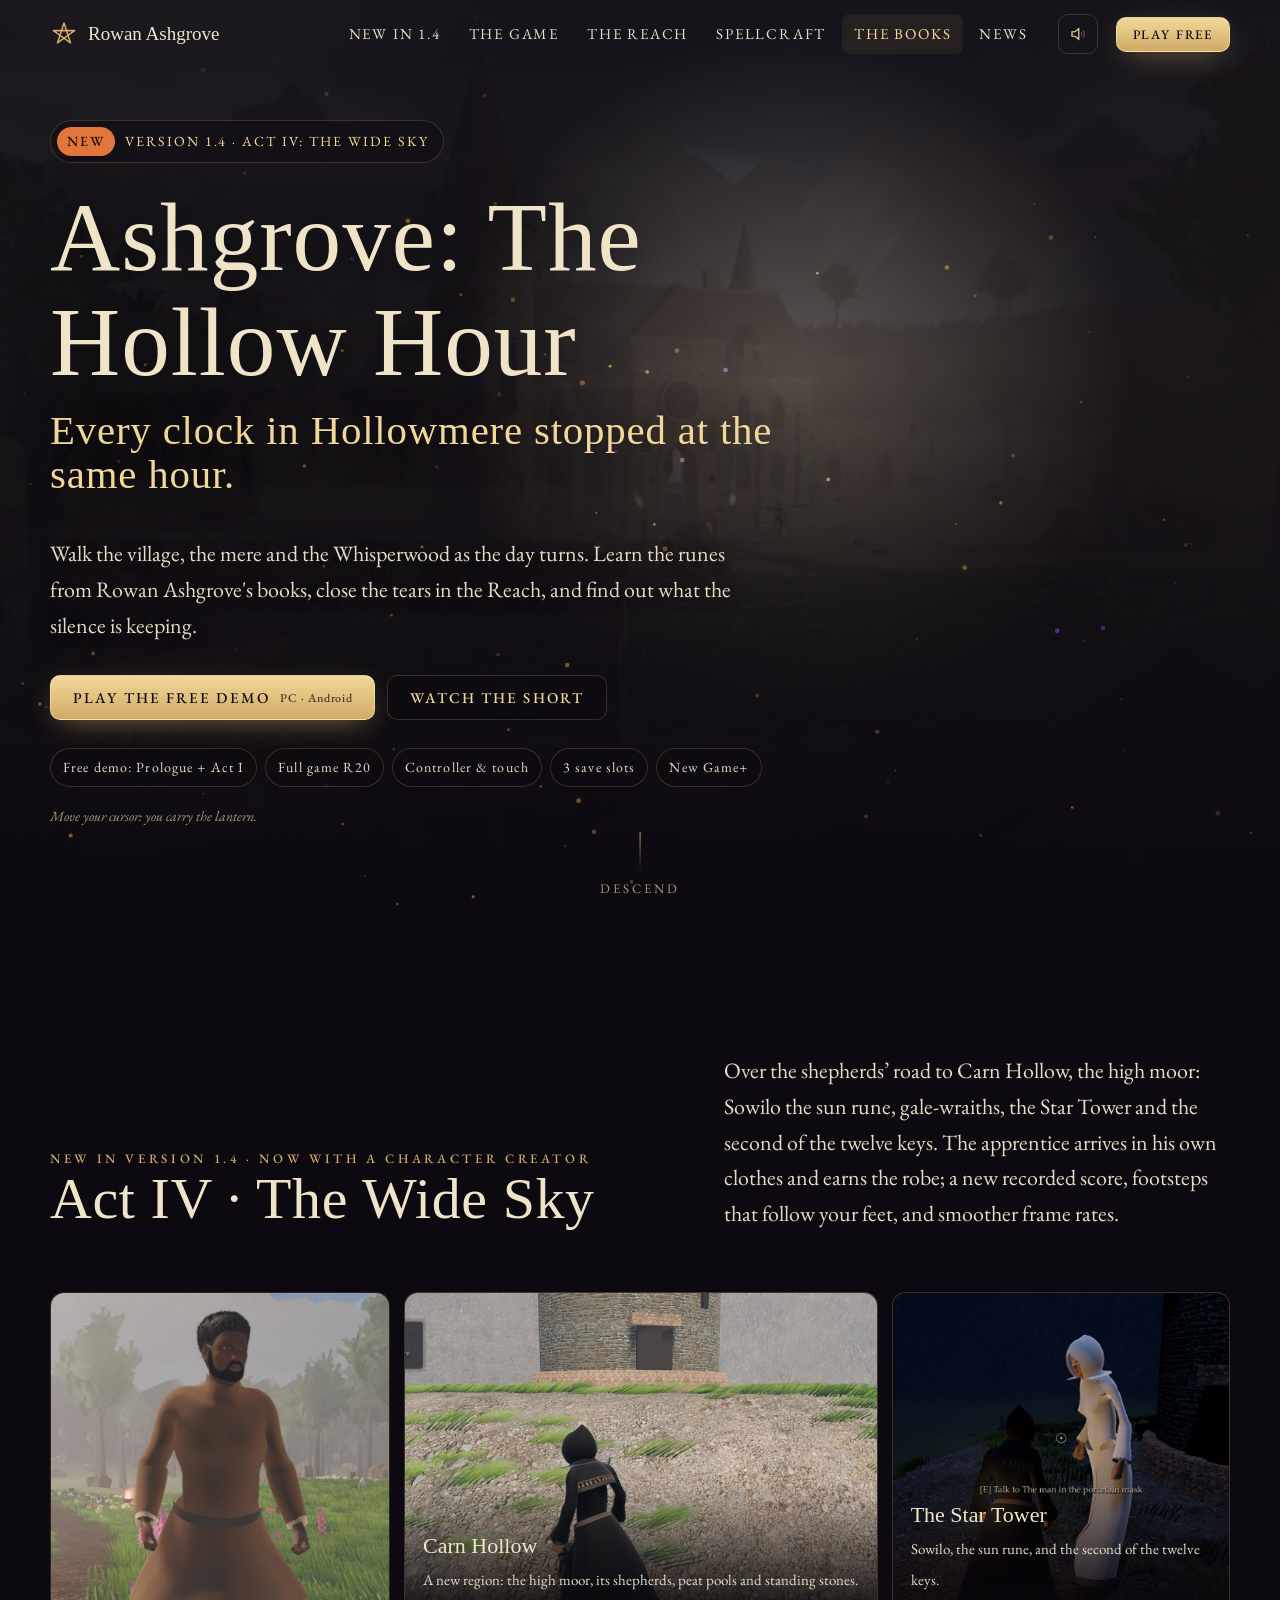
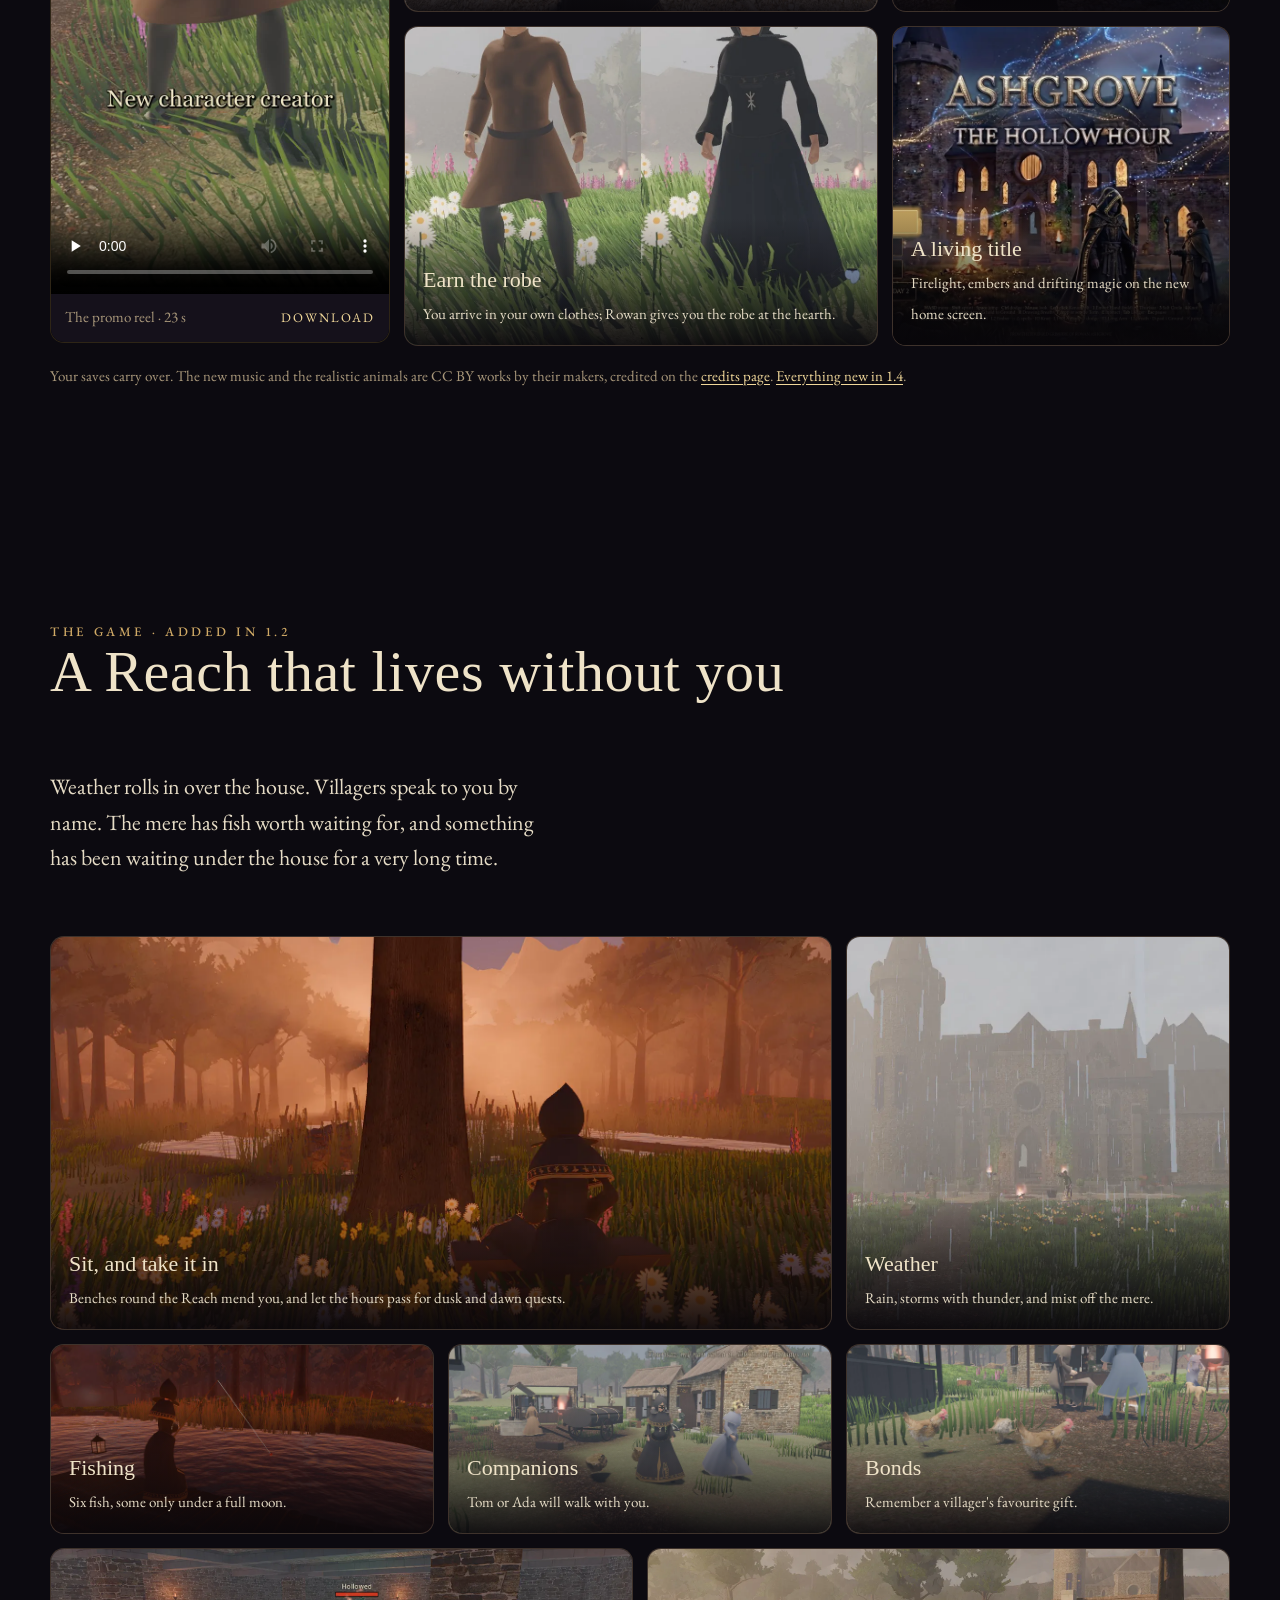
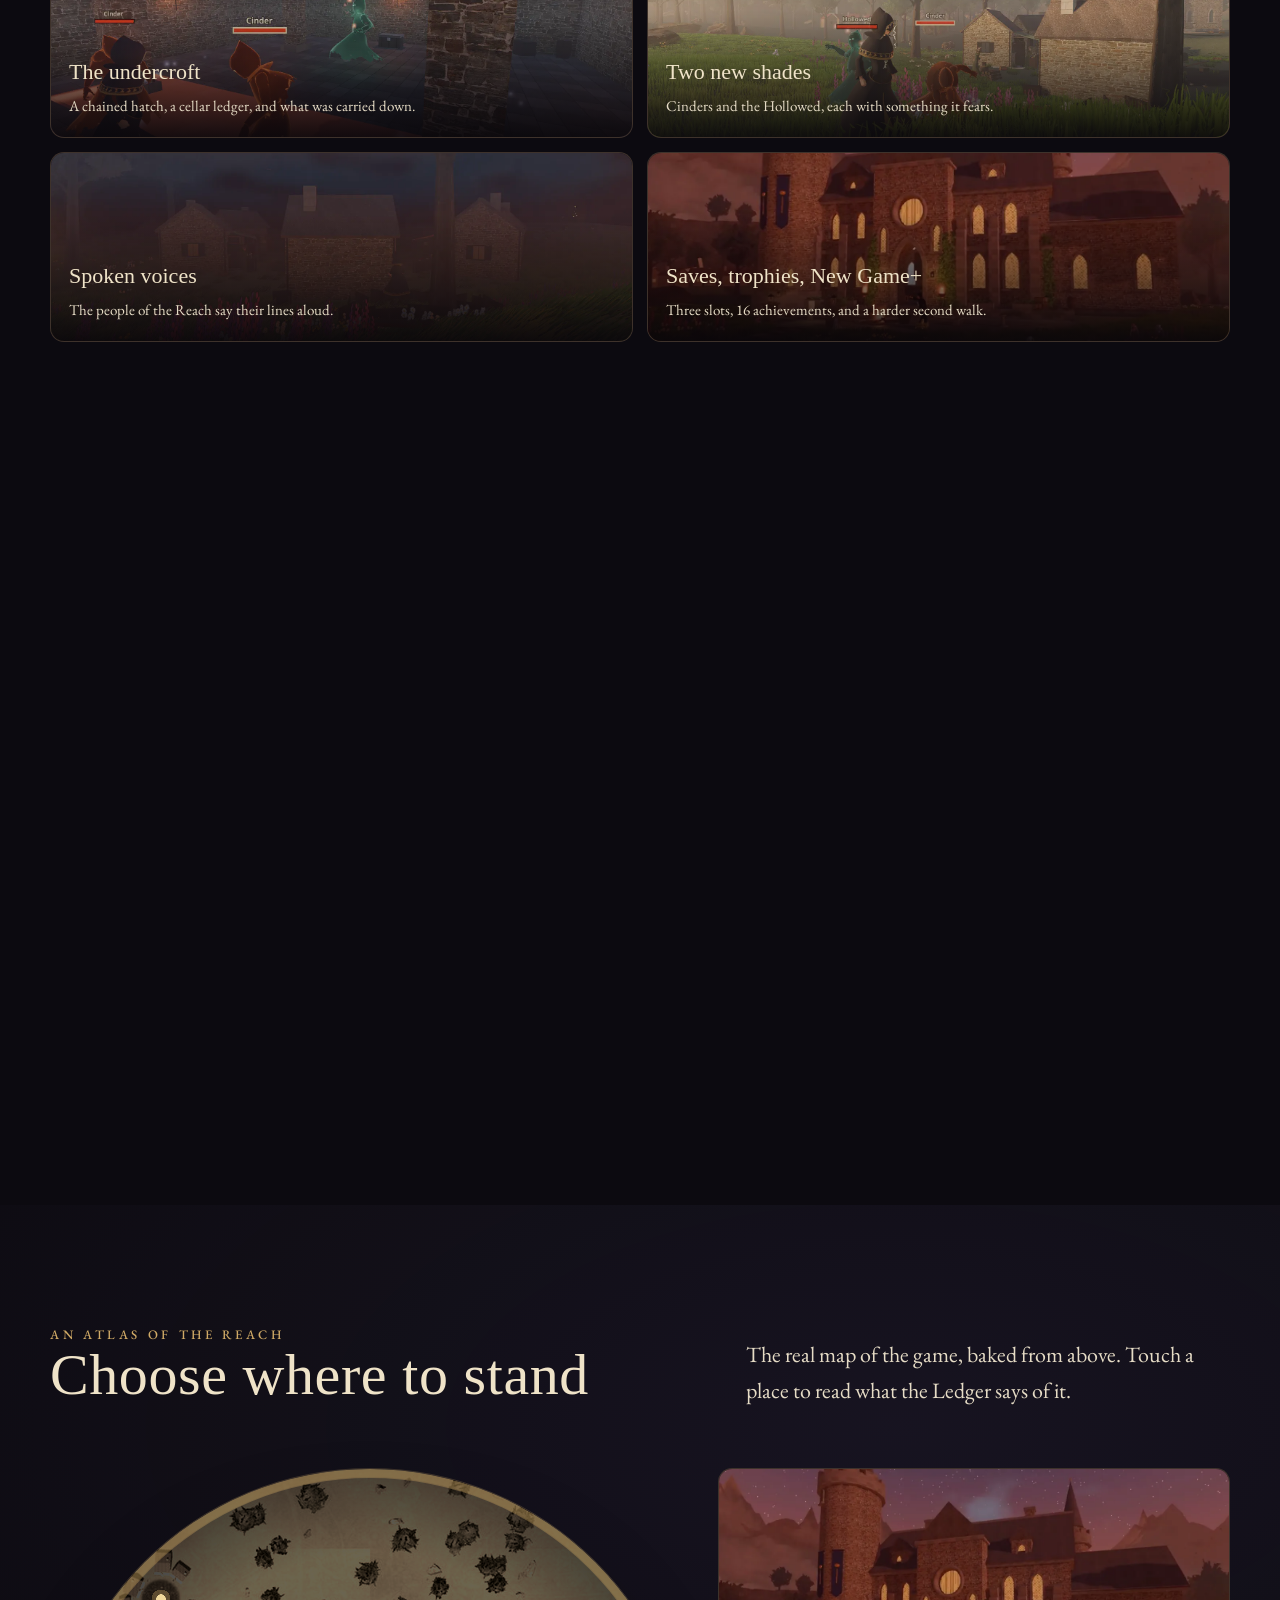
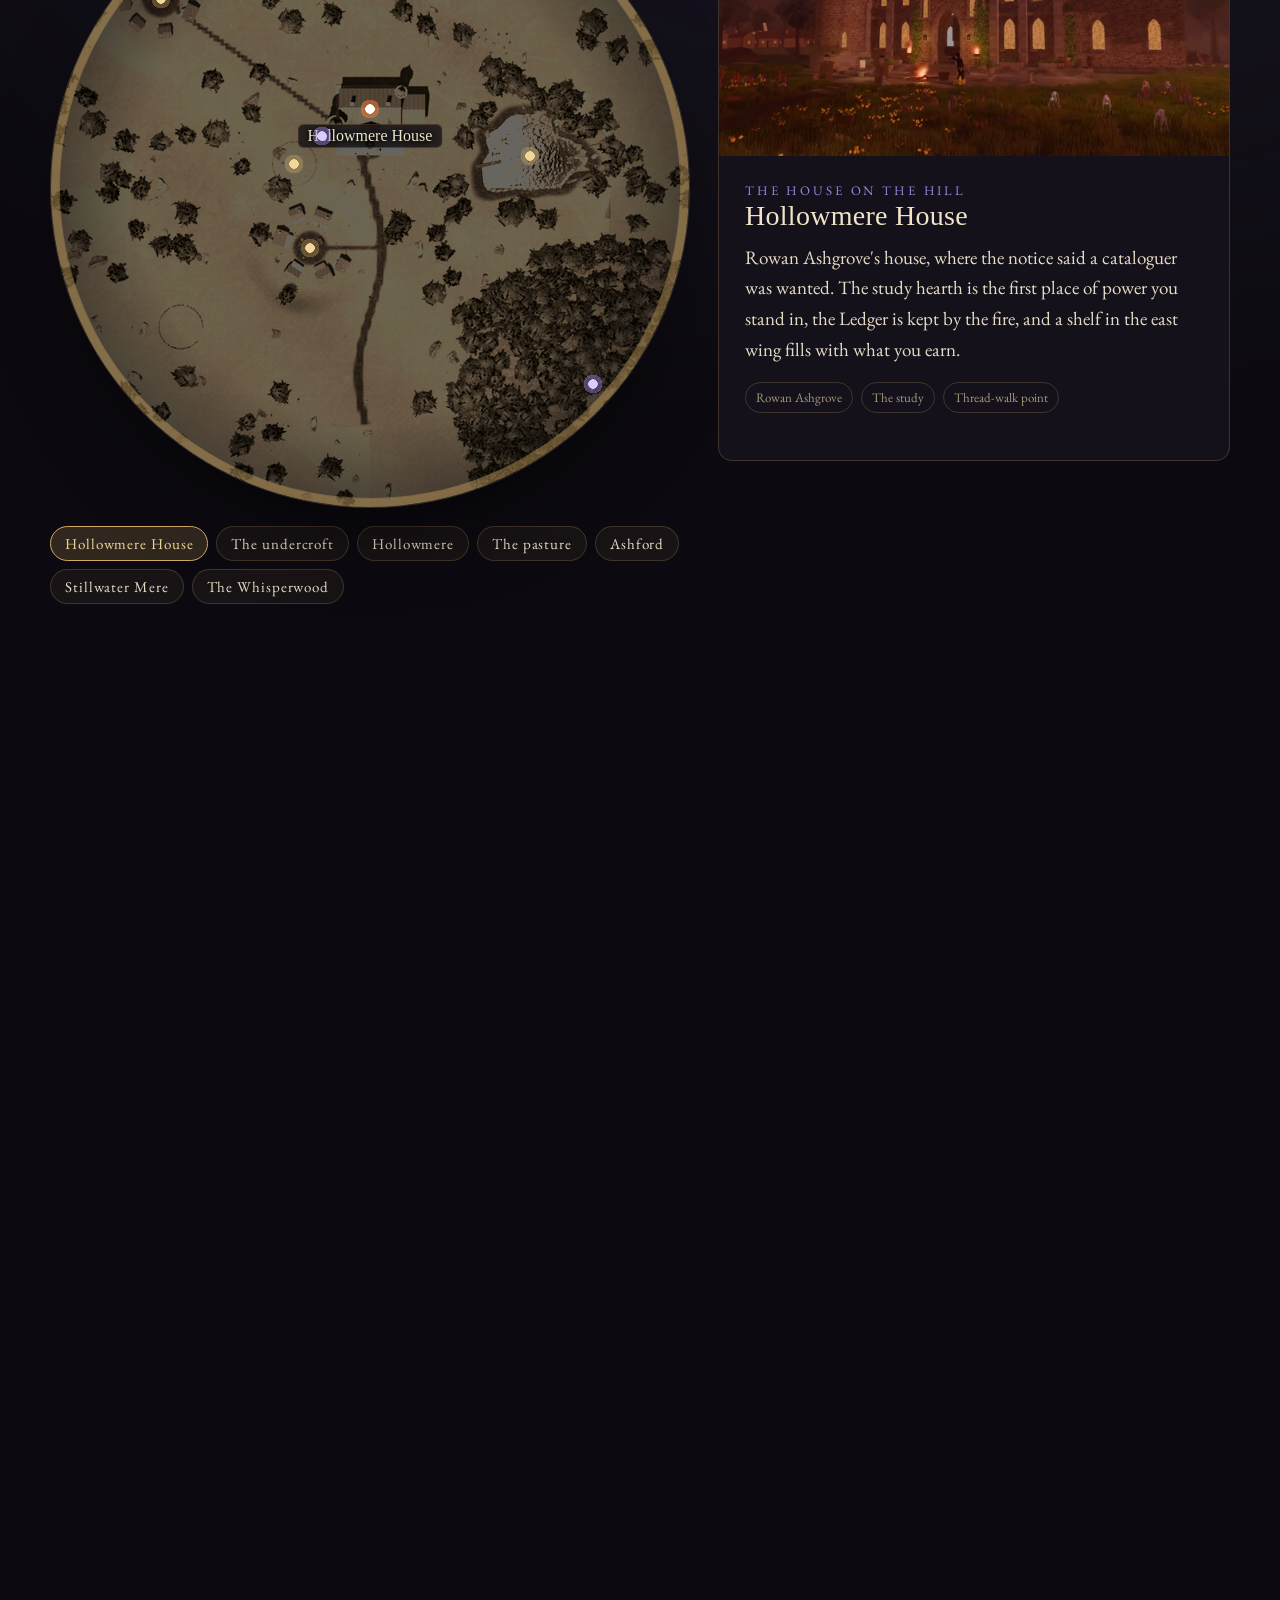
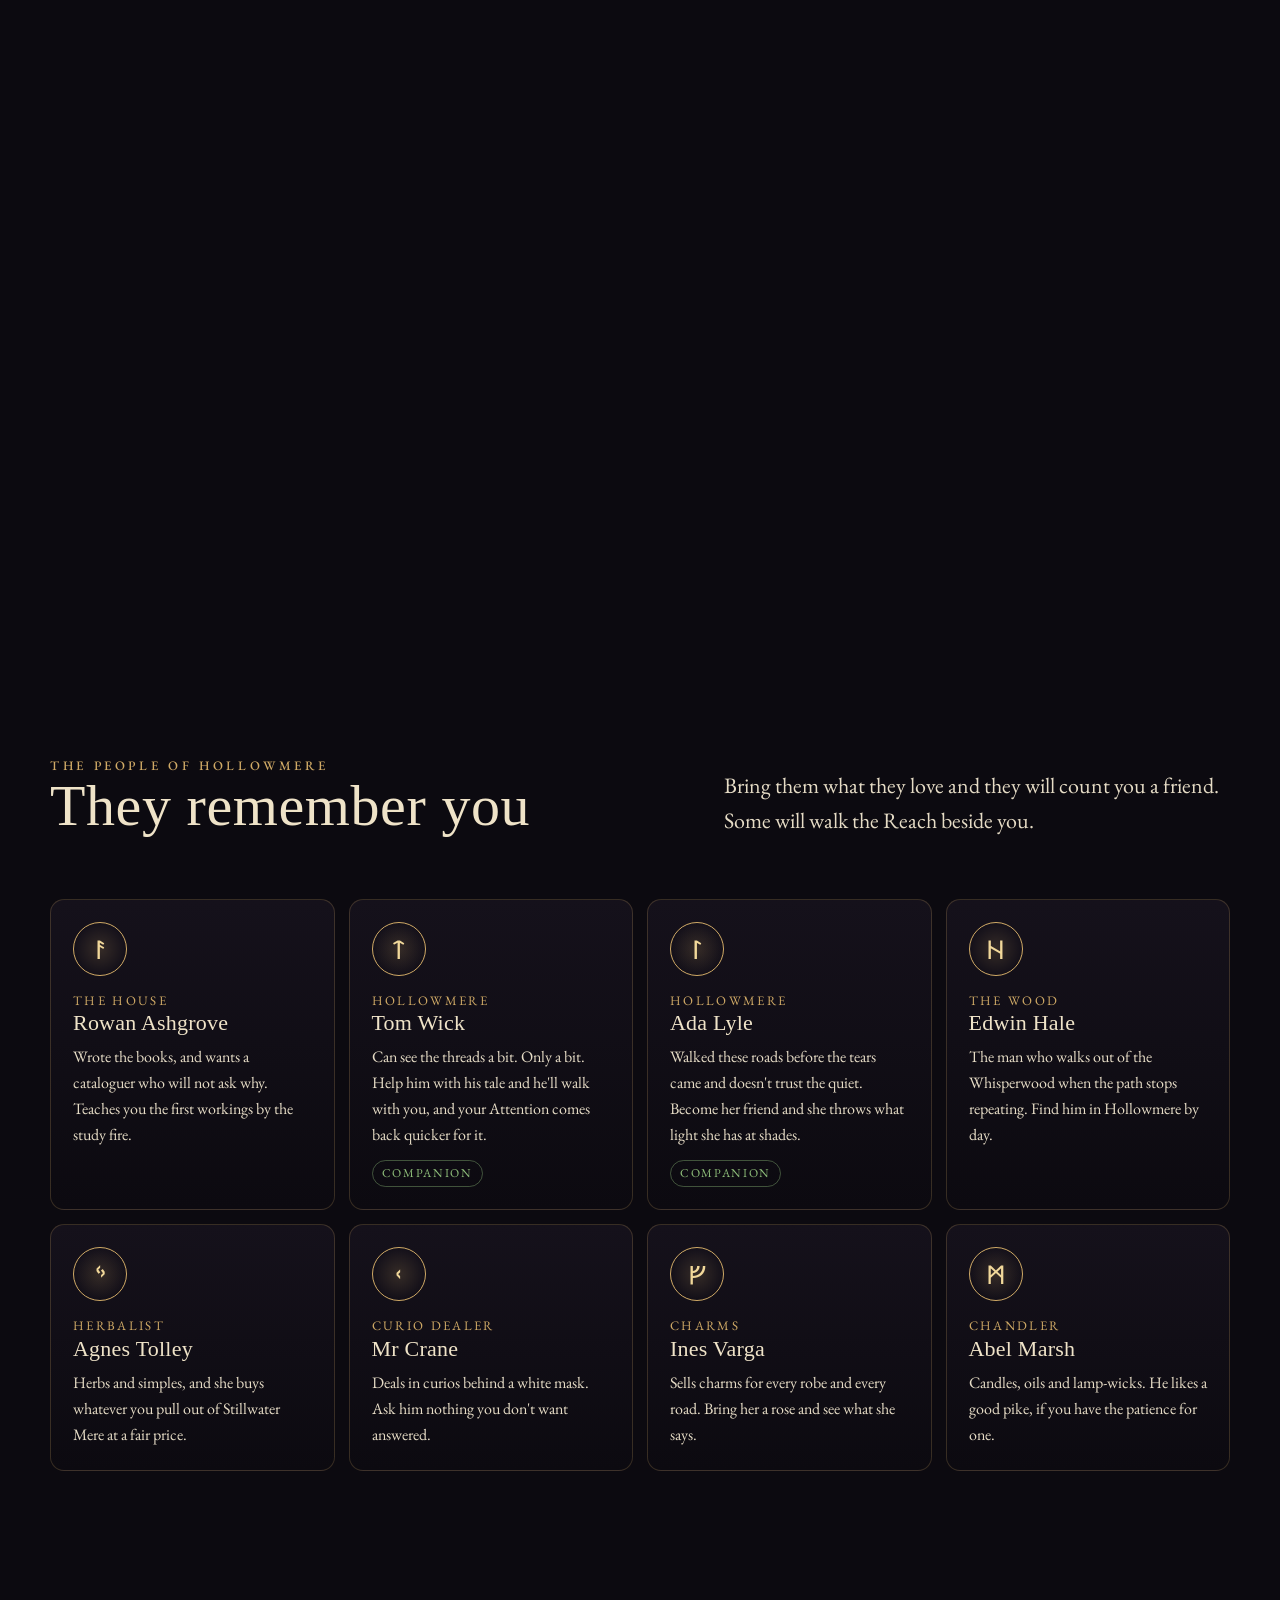
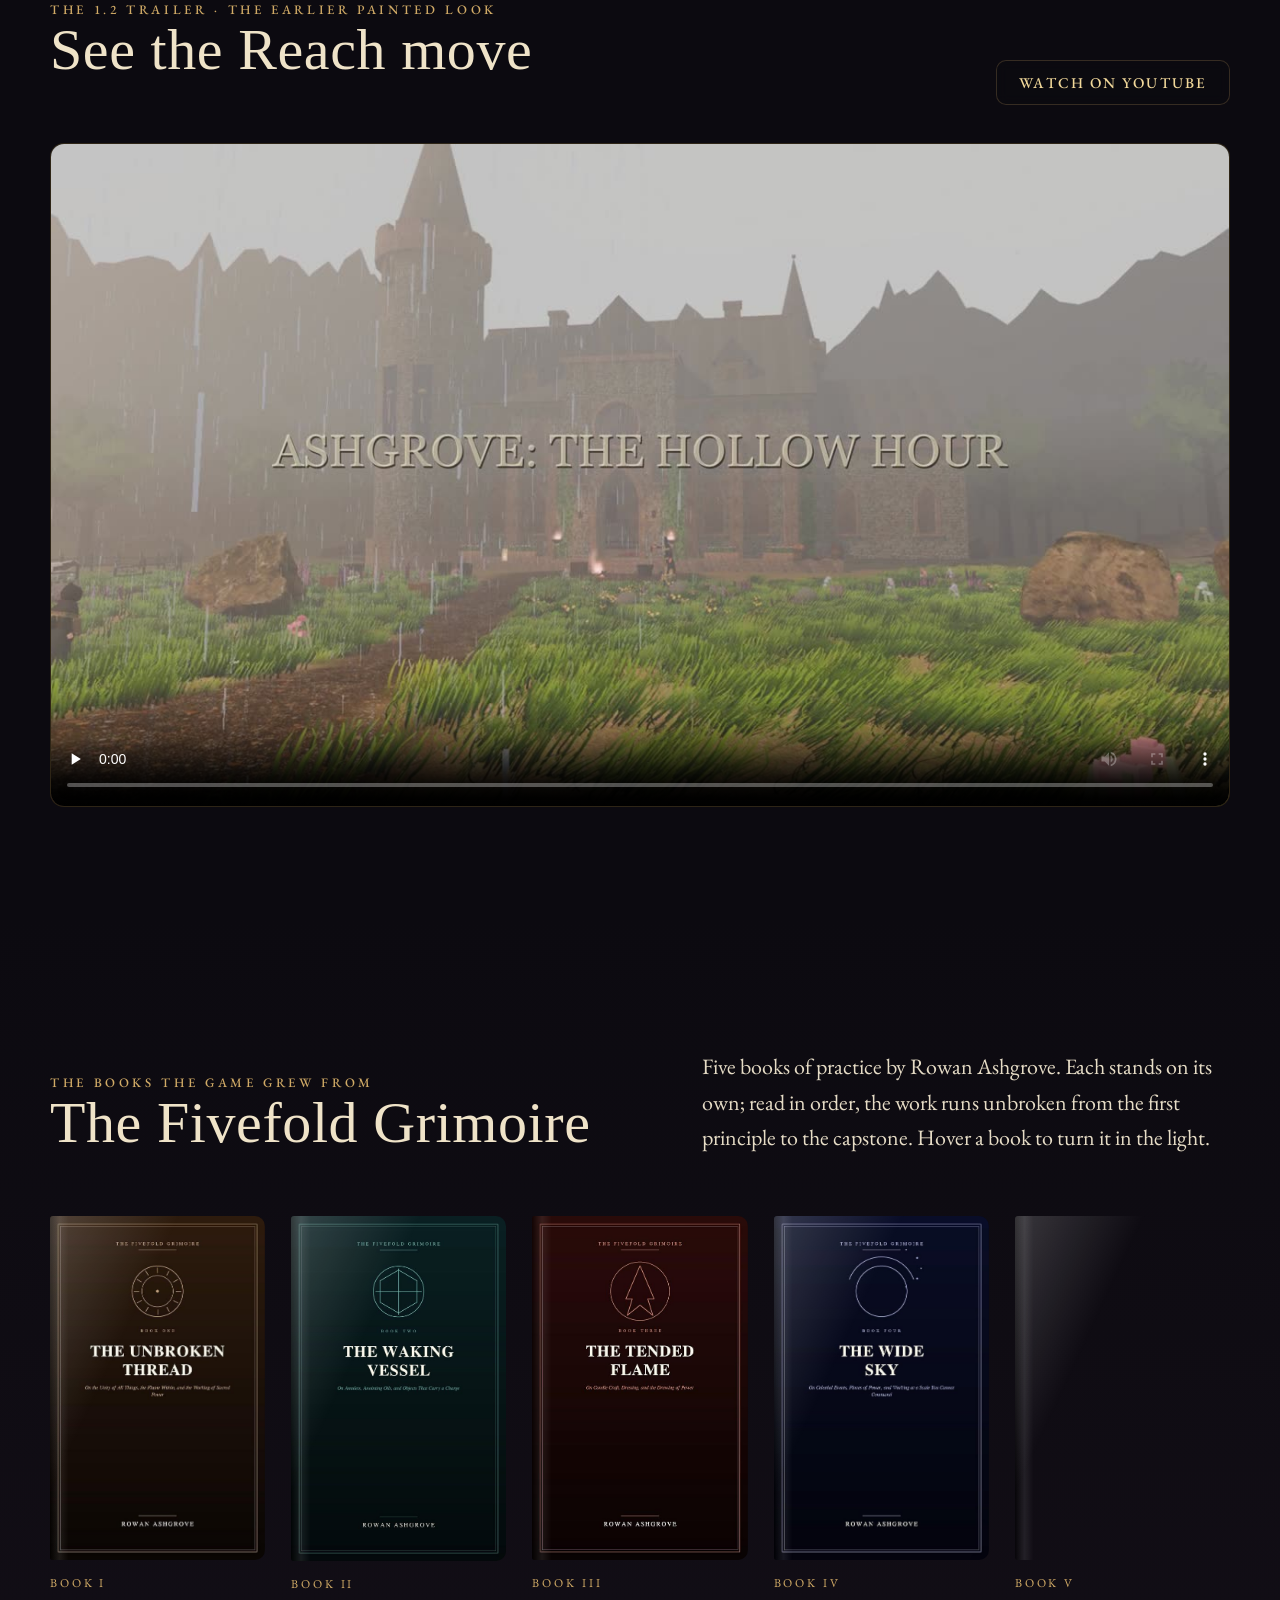
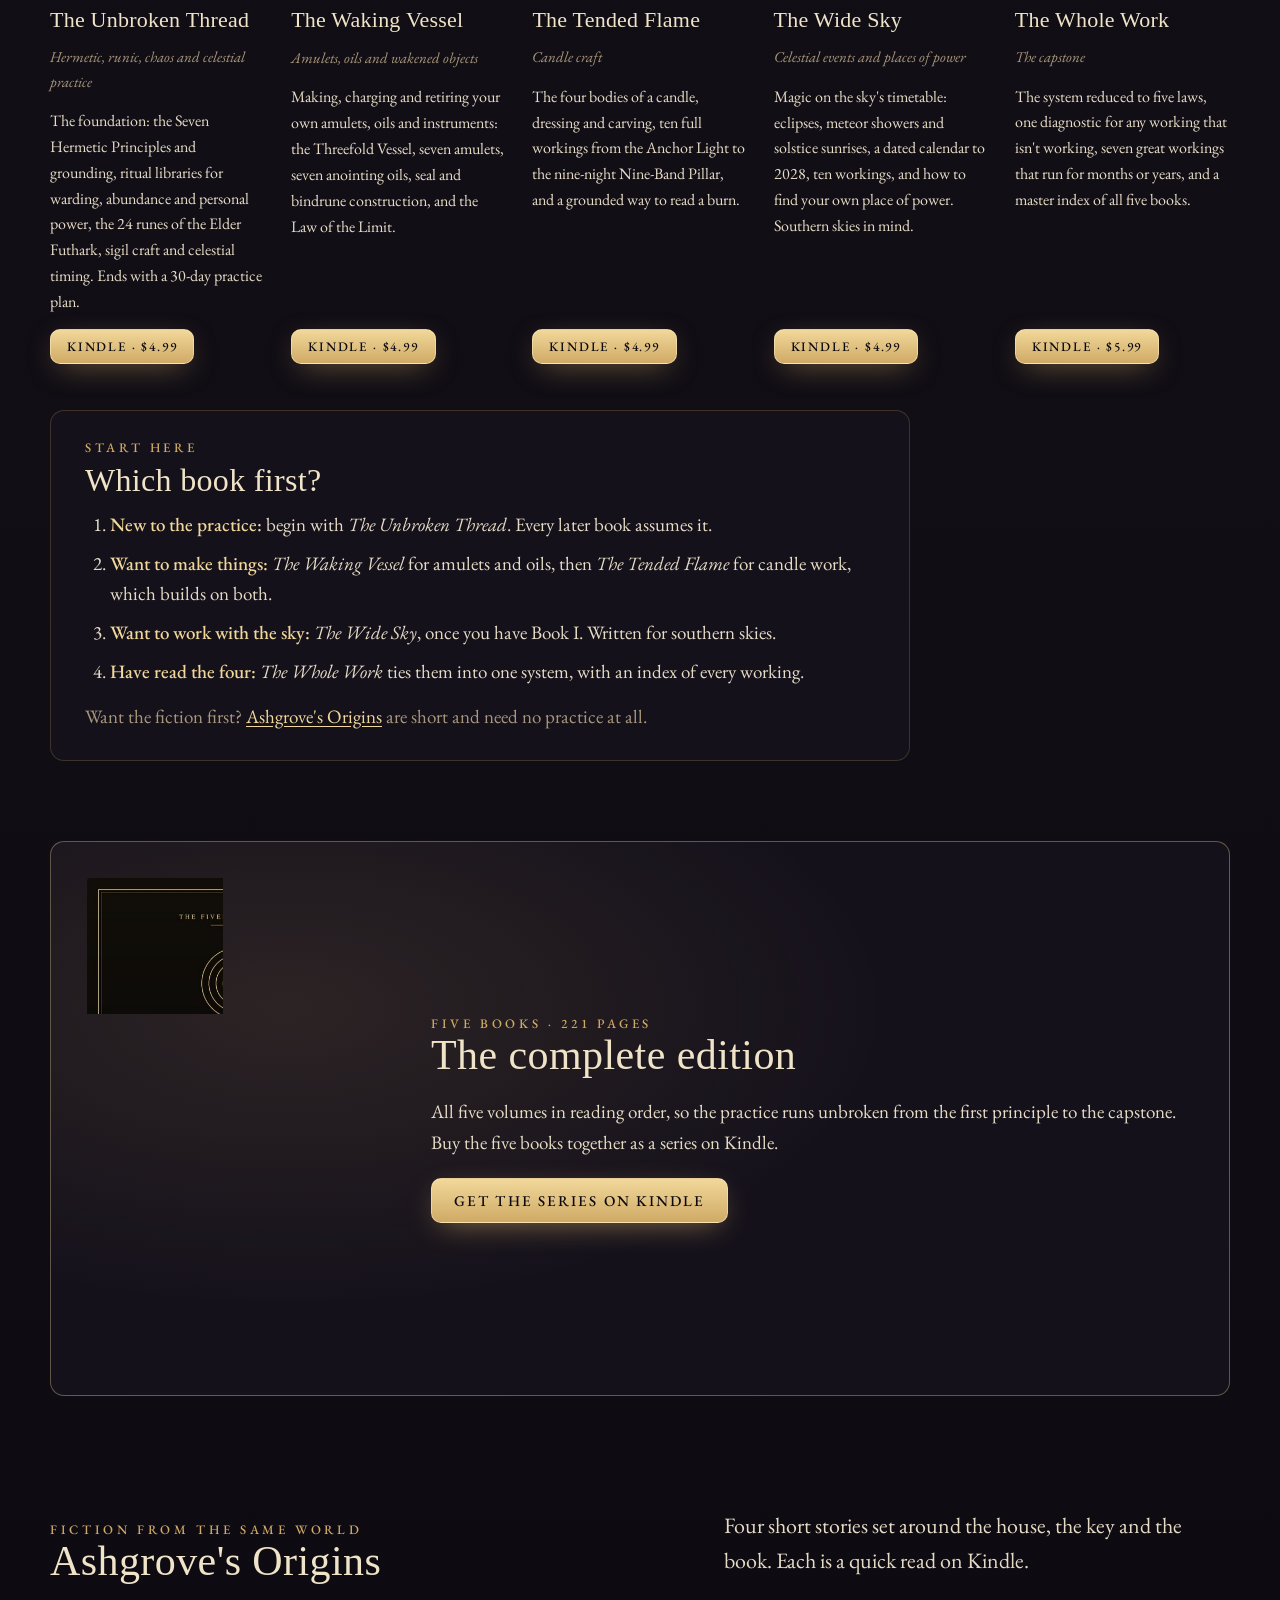
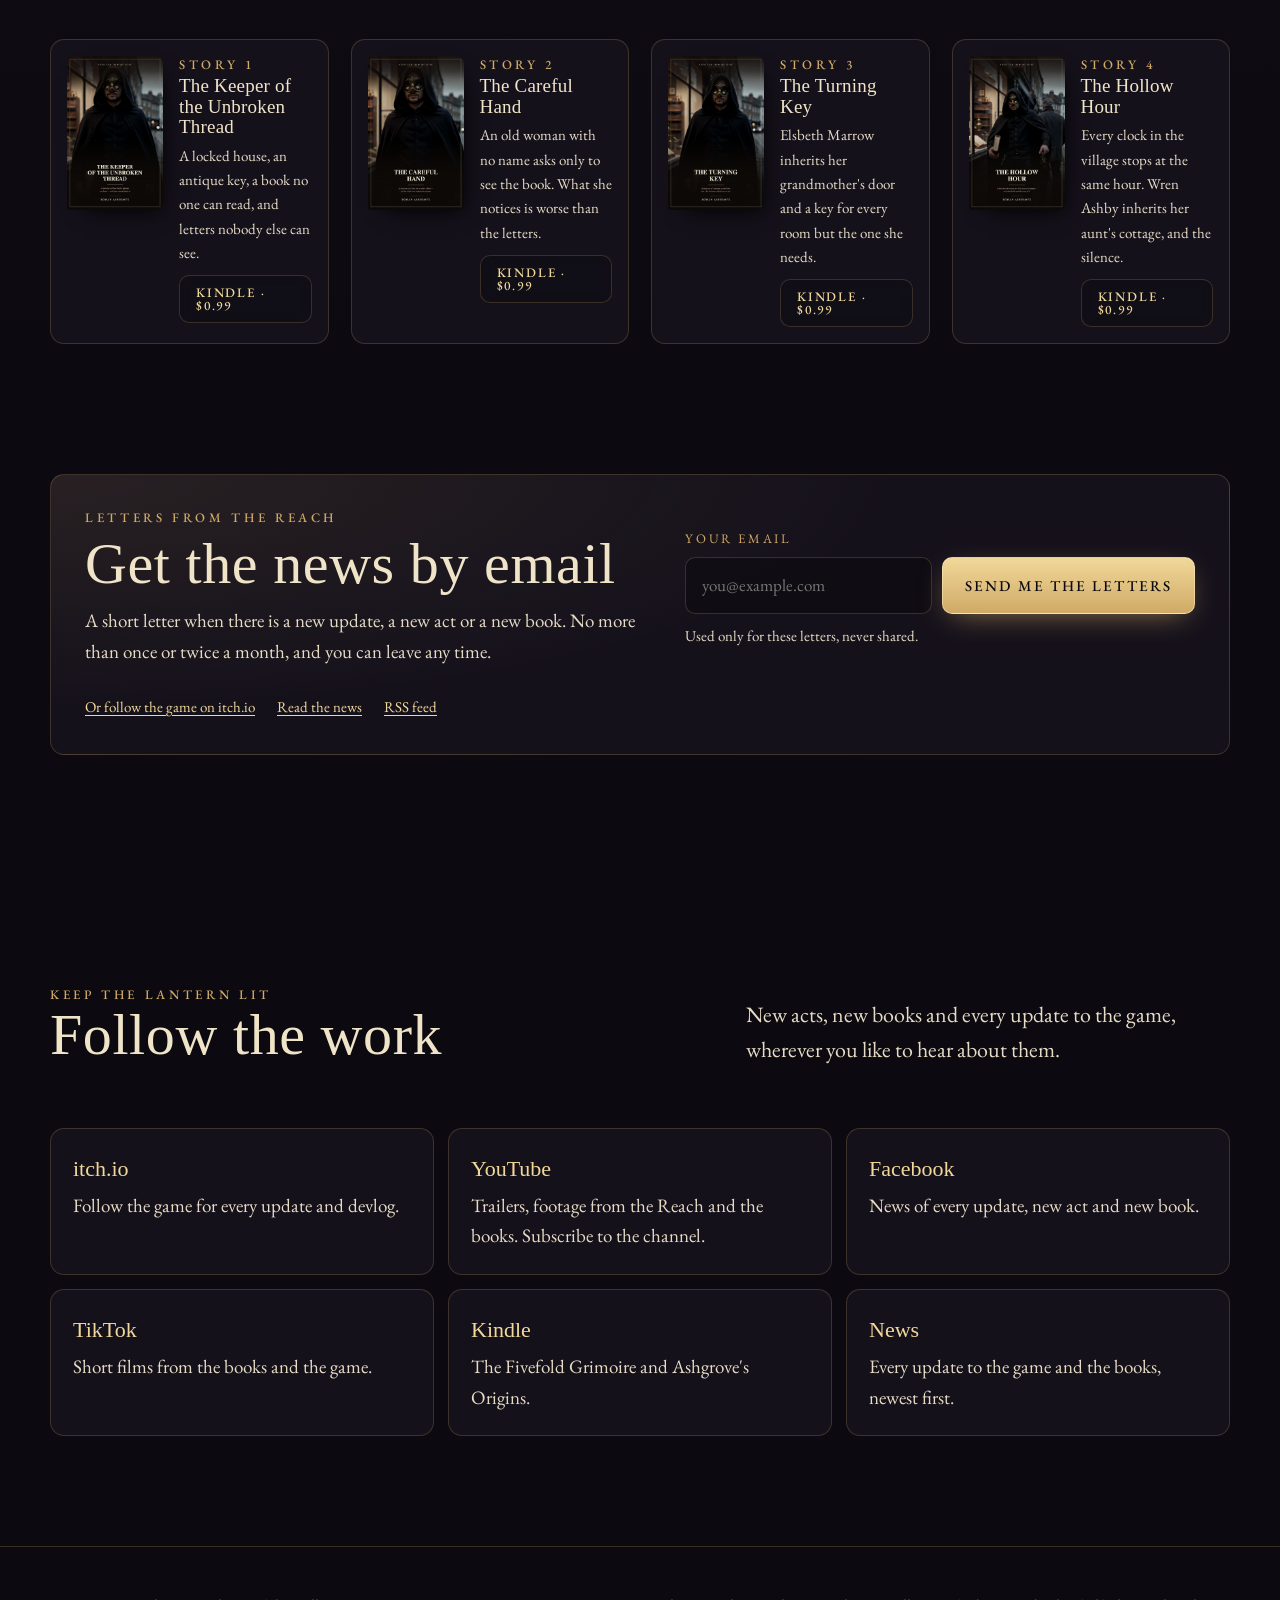
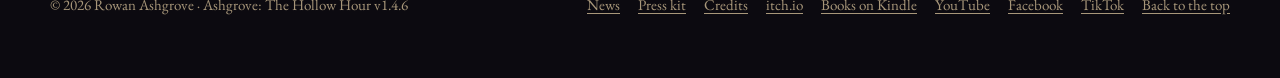
==== commit d55618d1: "Version 1.4.6: the village is watching (news post, feed, version, press kit) Co-Authored-By: Claude " ====
--- a/index.html
+++ b/index.html
@@ -24,7 +24,7 @@
 <script>if(!/[?&]static/.test(location.search))document.documentElement.classList.add("js")</script>
 <script type="application/ld+json">
 {"@context":"https://schema.org","@graph":[
- {"@type":"VideoGame","name":"Ashgrove: The Hollow Hour","url":"https://rowanashgrove.itch.io/ashgrove-the-hollow-hour","author":{"@type":"Person","name":"Rowan Ashgrove"},"gamePlatform":["Windows","Android"],"genre":["Action RPG","Fantasy"],"softwareVersion":"1.4.5","offers":[{"@type":"Offer","name":"Free demo","price":"0","priceCurrency":"ZAR"},{"@type":"Offer","name":"Full game","price":"20","priceCurrency":"ZAR"}]},
+ {"@type":"VideoGame","name":"Ashgrove: The Hollow Hour","url":"https://rowanashgrove.itch.io/ashgrove-the-hollow-hour","author":{"@type":"Person","name":"Rowan Ashgrove"},"gamePlatform":["Windows","Android"],"genre":["Action RPG","Fantasy"],"softwareVersion":"1.4.6","offers":[{"@type":"Offer","name":"Free demo","price":"0","priceCurrency":"ZAR"},{"@type":"Offer","name":"Full game","price":"20","priceCurrency":"ZAR"}]},
  {"@type":"VideoObject","name":"Ashgrove: The Hollow Hour · promo reel","description":"A 23-second look at version 1.4.5: the new character creator, the high moor, magic and Hollowmere House.","thumbnailUrl":"https://rowanashgrove.github.io/media/reel-1.4.5-poster.jpg","uploadDate":"2026-11-25","contentUrl":"https://rowanashgrove.github.io/media/reel-1.4.5.mp4"},
  {"@type":"BookSeries","name":"The Fivefold Grimoire","author":{"@type":"Person","name":"Rowan Ashgrove"},"url":"https://rowanashgrove.github.io/#books"},
  {"@type":"Person","name":"Rowan Ashgrove","url":"https://rowanashgrove.github.io/","sameAs":["https://www.youtube.com/@rowanashgrovegrimoire","https://www.facebook.com/profile.php?id=61593973516886","https://www.tiktok.com/@rowanashgrove","https://rowanashgrove.itch.io/"]}
@@ -315,7 +315,7 @@
 
 <footer>
   <div class="wrap">
-    <span>© 2026 Rowan Ashgrove · Ashgrove: The Hollow Hour v1.4.5</span>
+    <span>© 2026 Rowan Ashgrove · Ashgrove: The Hollow Hour v1.4.6</span>
     <nav aria-label="Footer"><a href="news.html">News</a><a href="presskit.html">Press kit</a><a href="credits.html">Credits</a><a href="https://rowanashgrove.itch.io/ashgrove-the-hollow-hour">itch.io</a><a href="#books">Books on Kindle</a><a href="https://www.youtube.com/@rowanashgrovegrimoire">YouTube</a><a href="https://www.facebook.com/profile.php?id=61593973516886">Facebook</a><a href="https://www.tiktok.com/@rowanashgrove">TikTok</a><a href="#top">Back to the top</a></nav>
   </div>
 </footer>
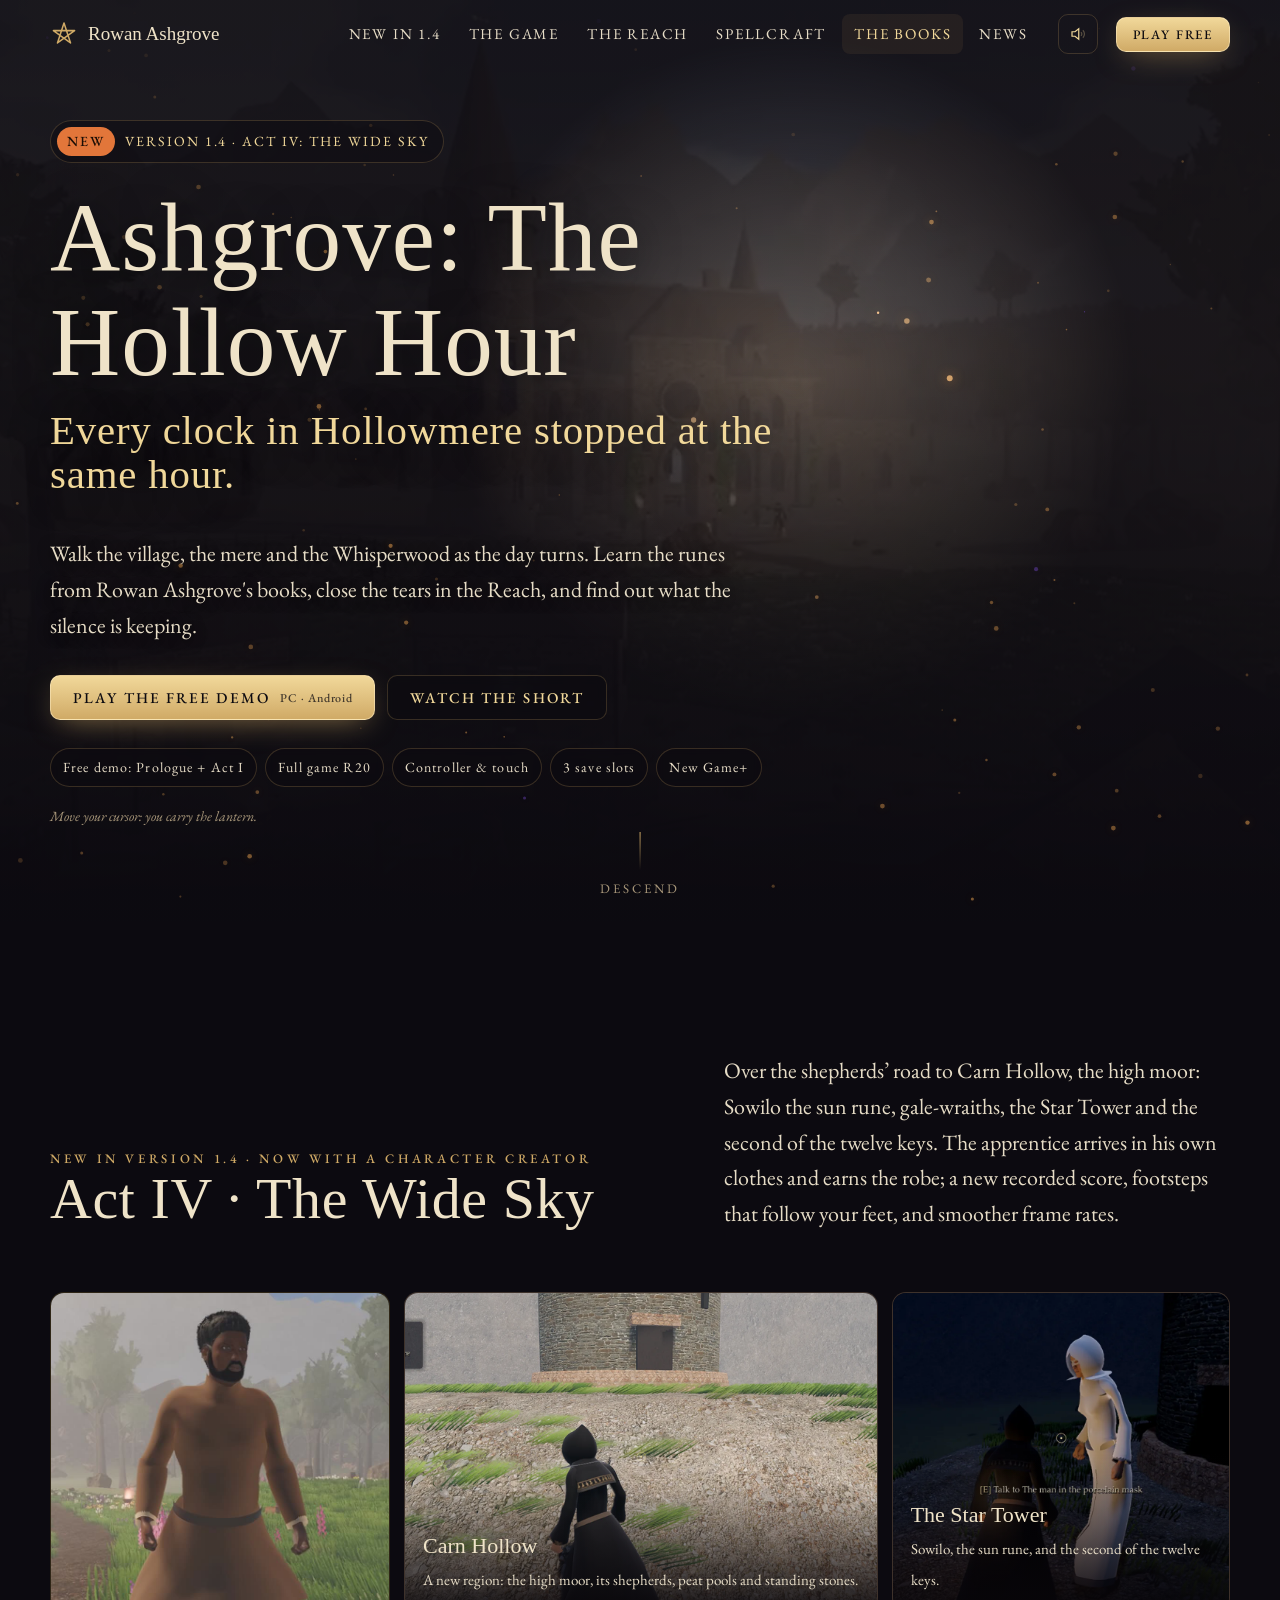
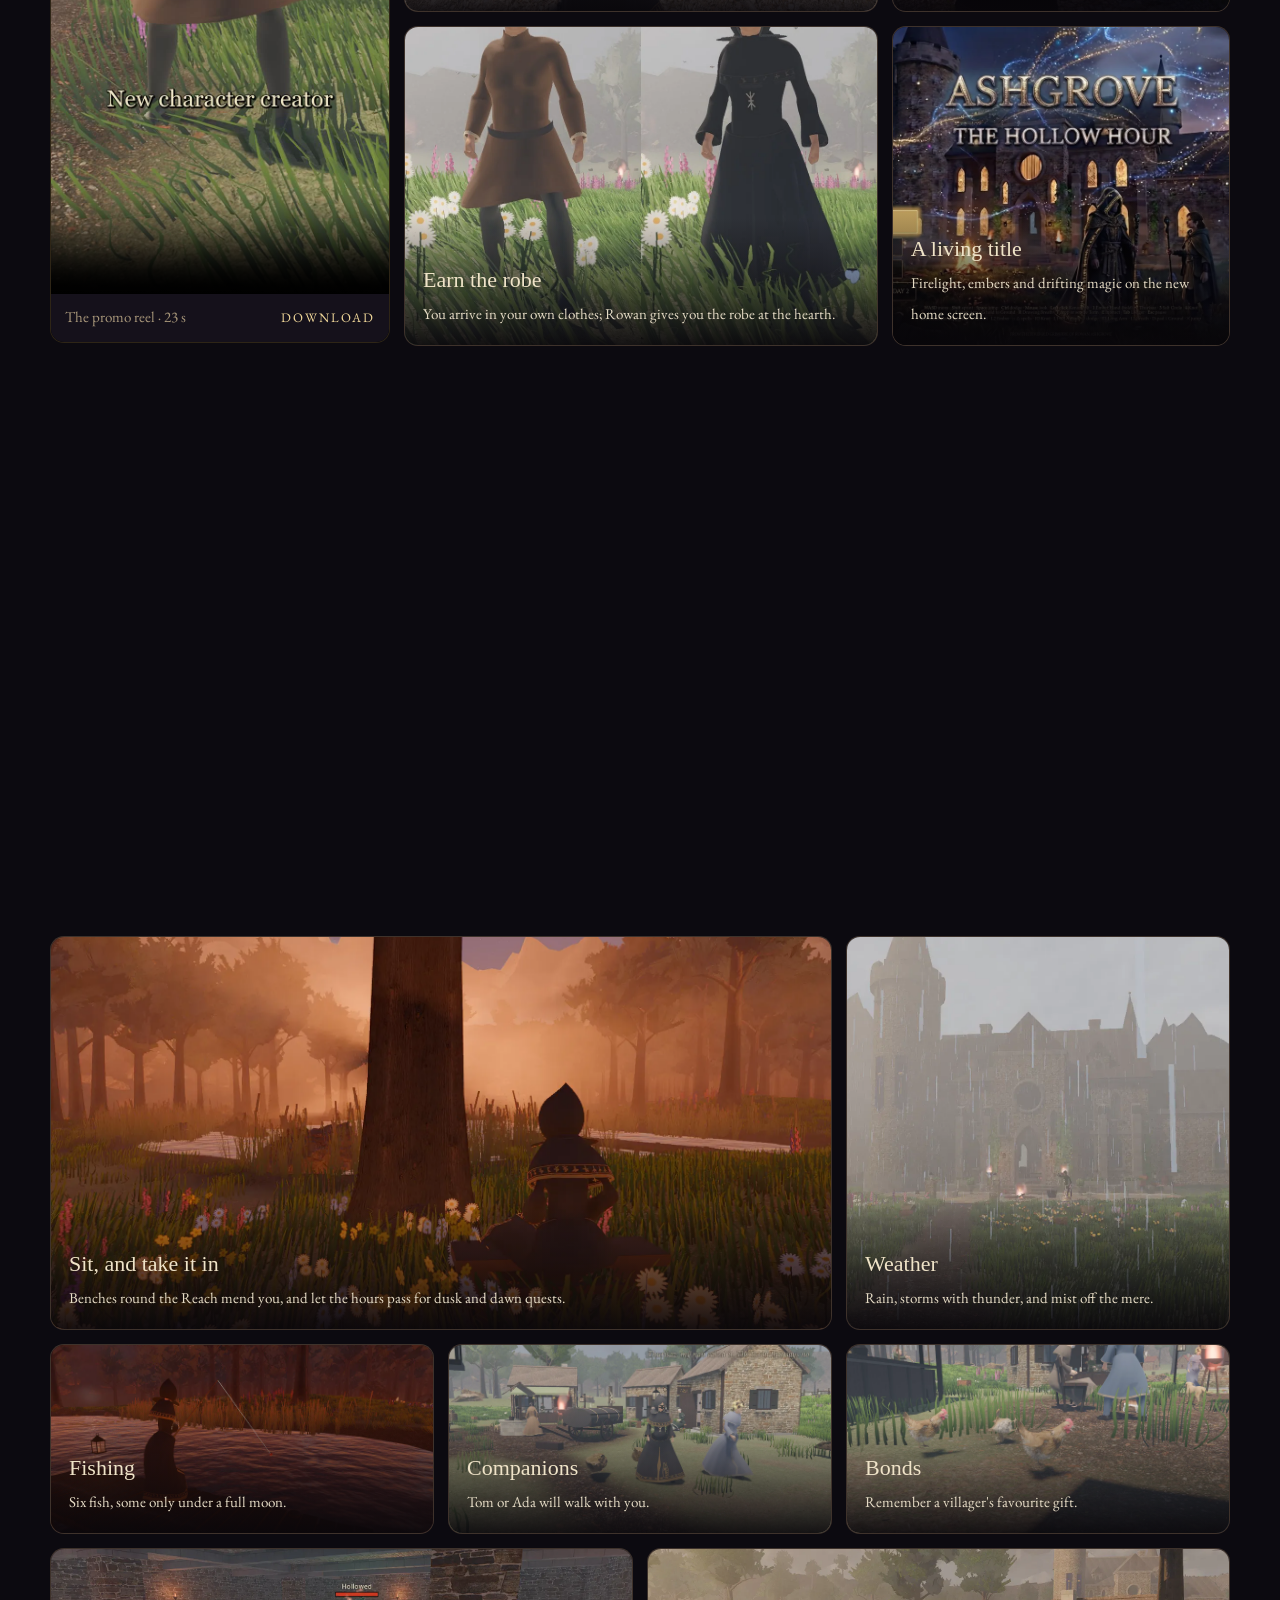
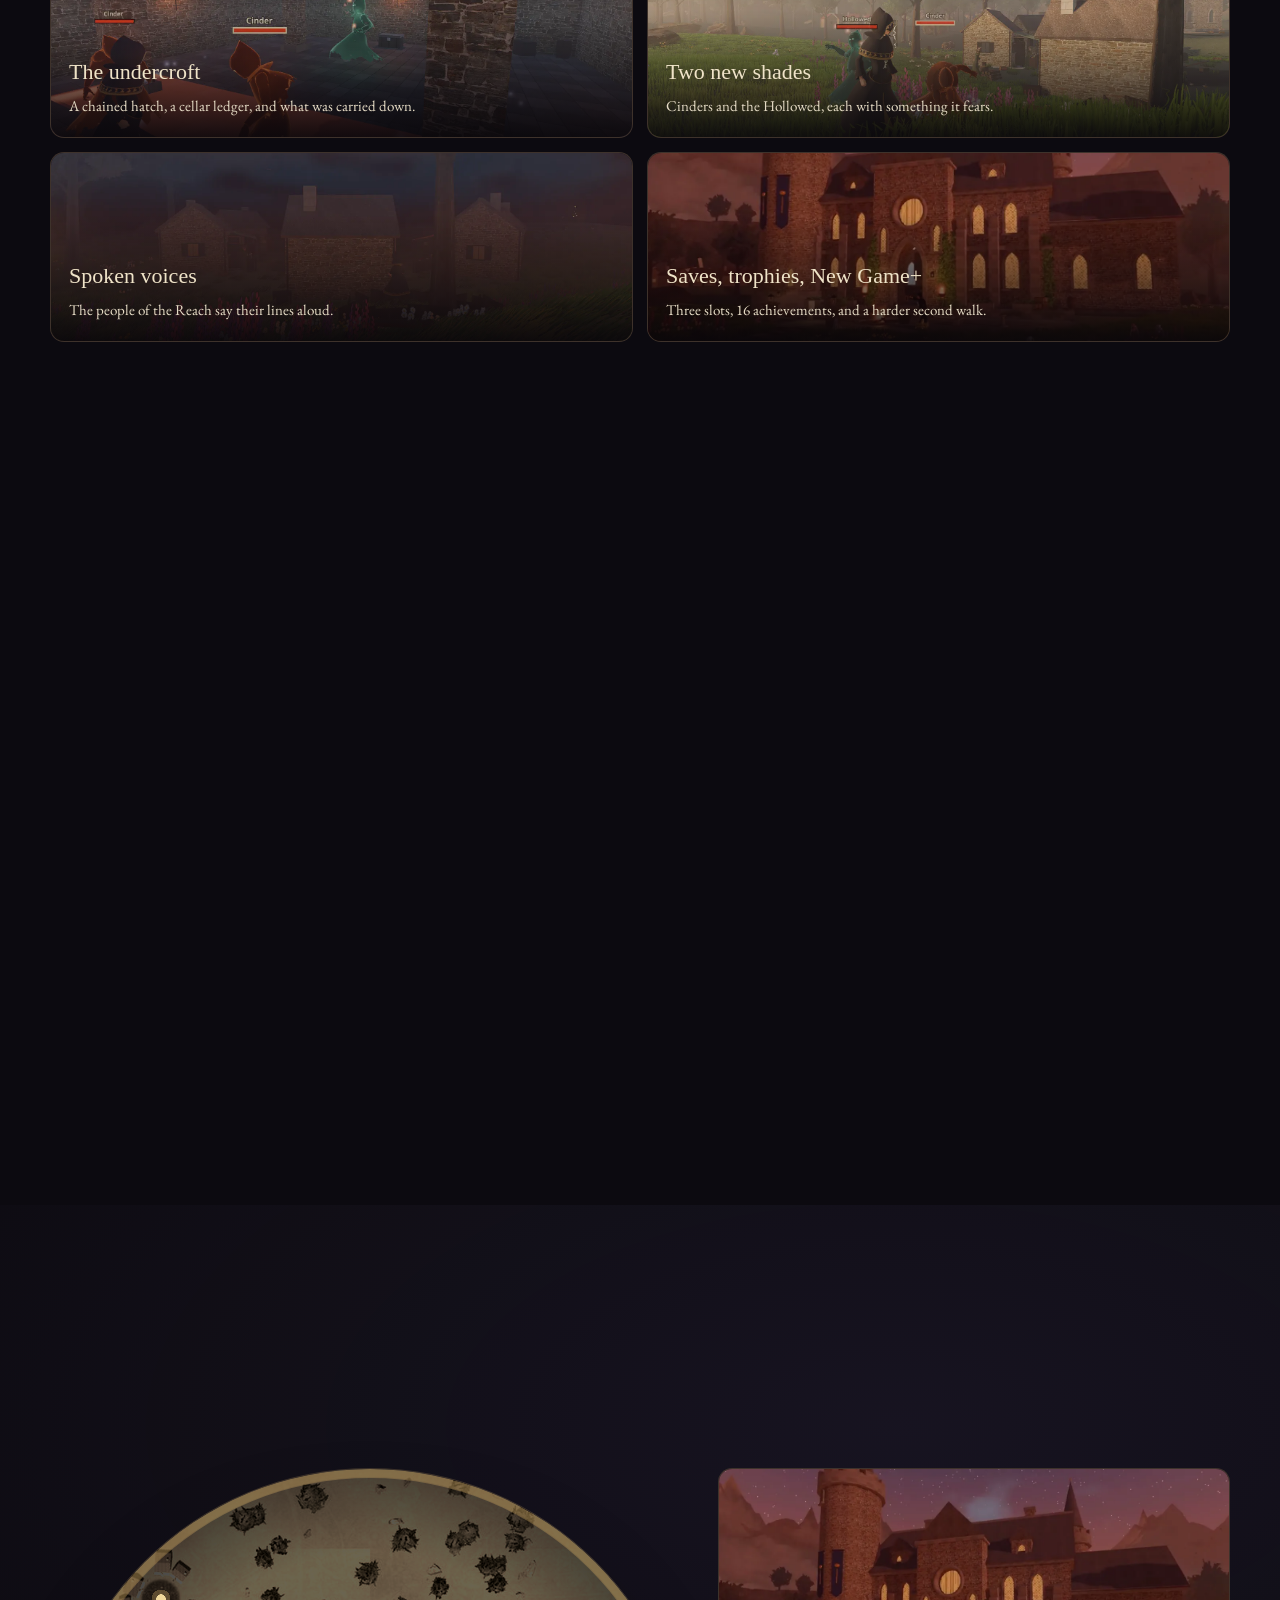
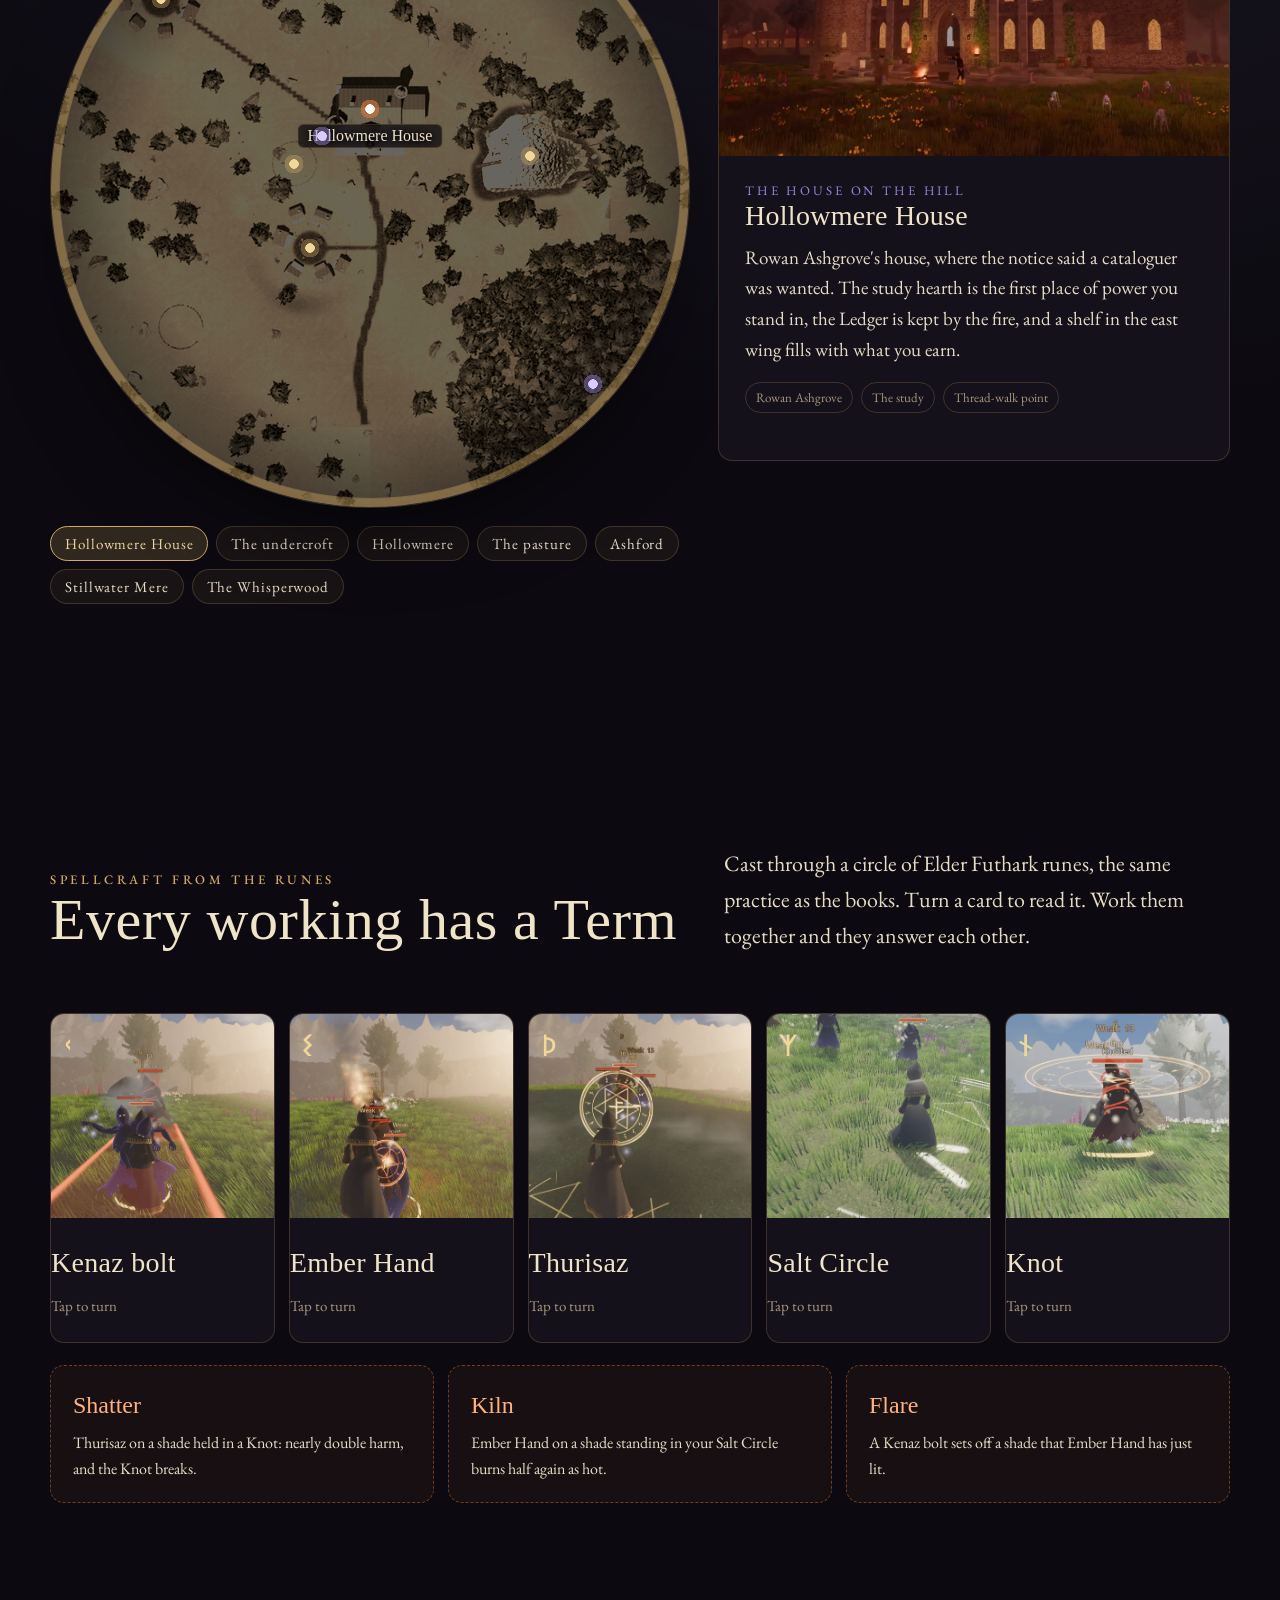
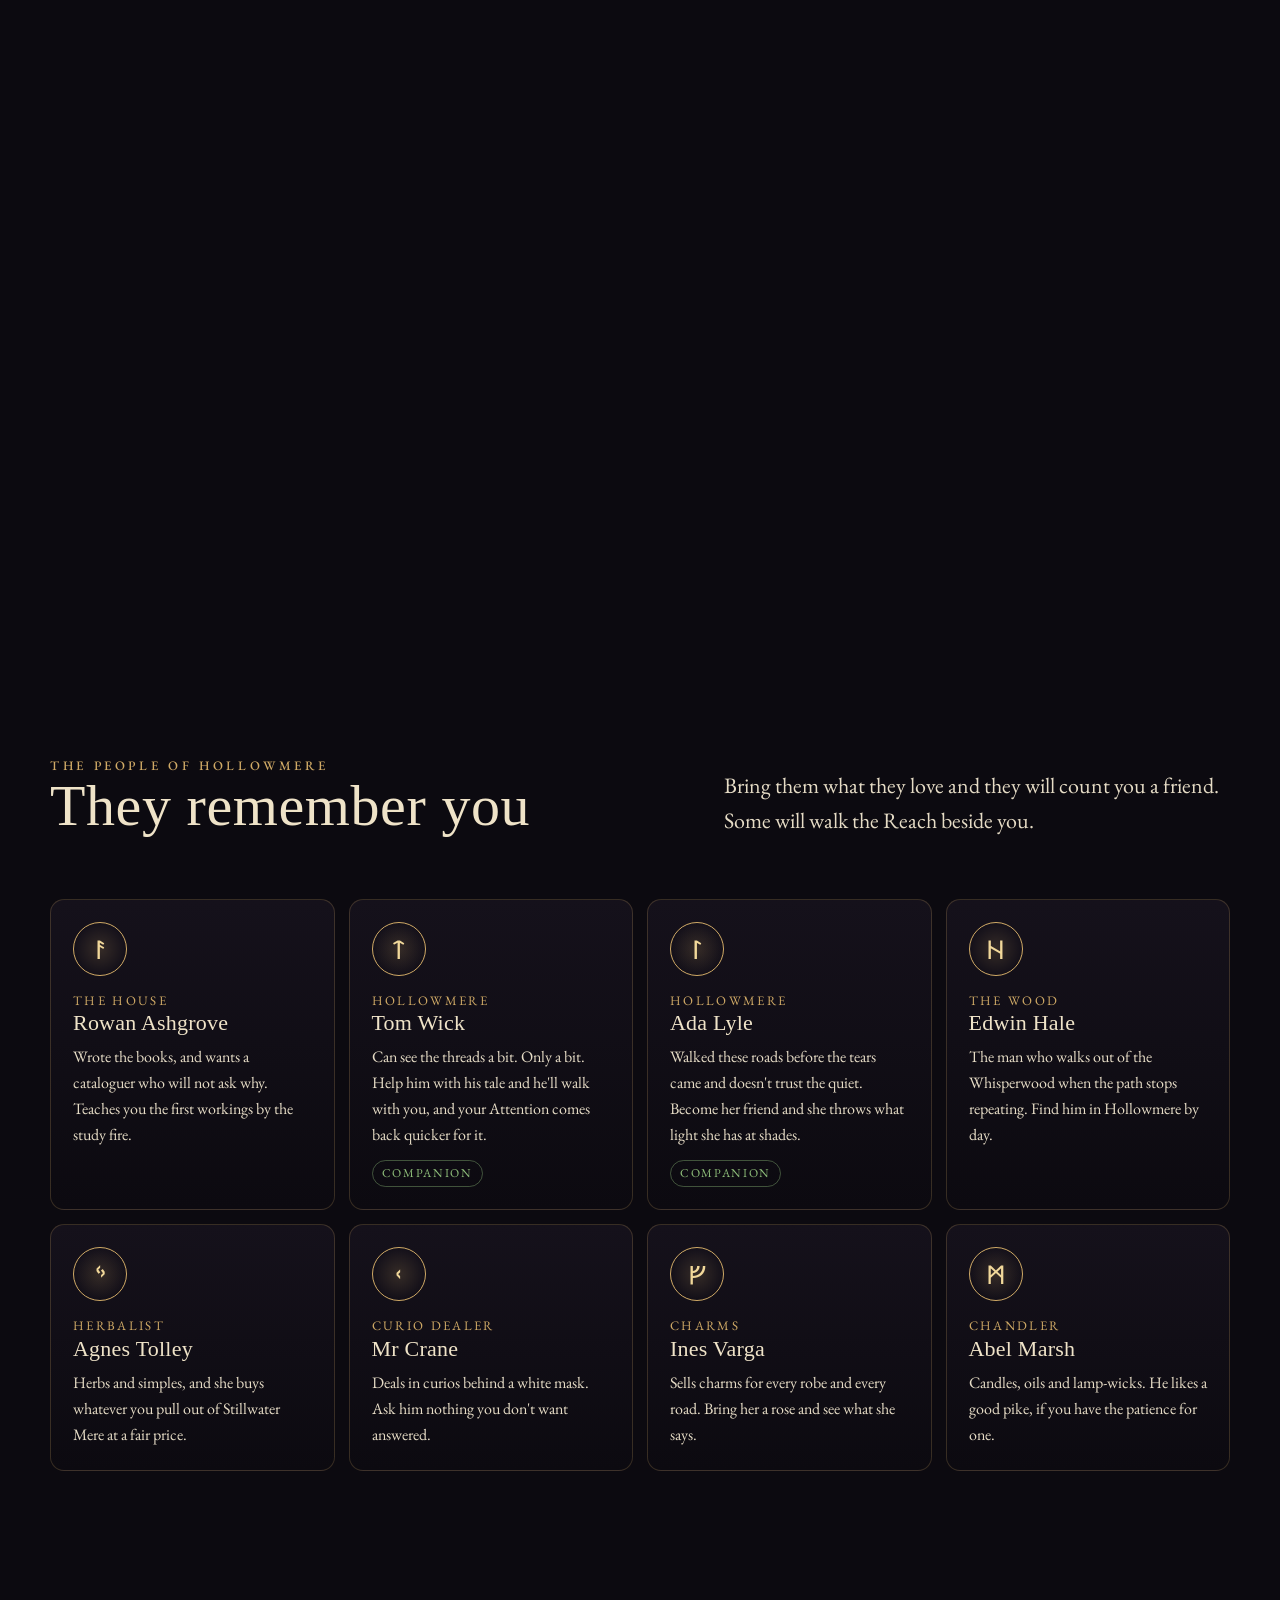
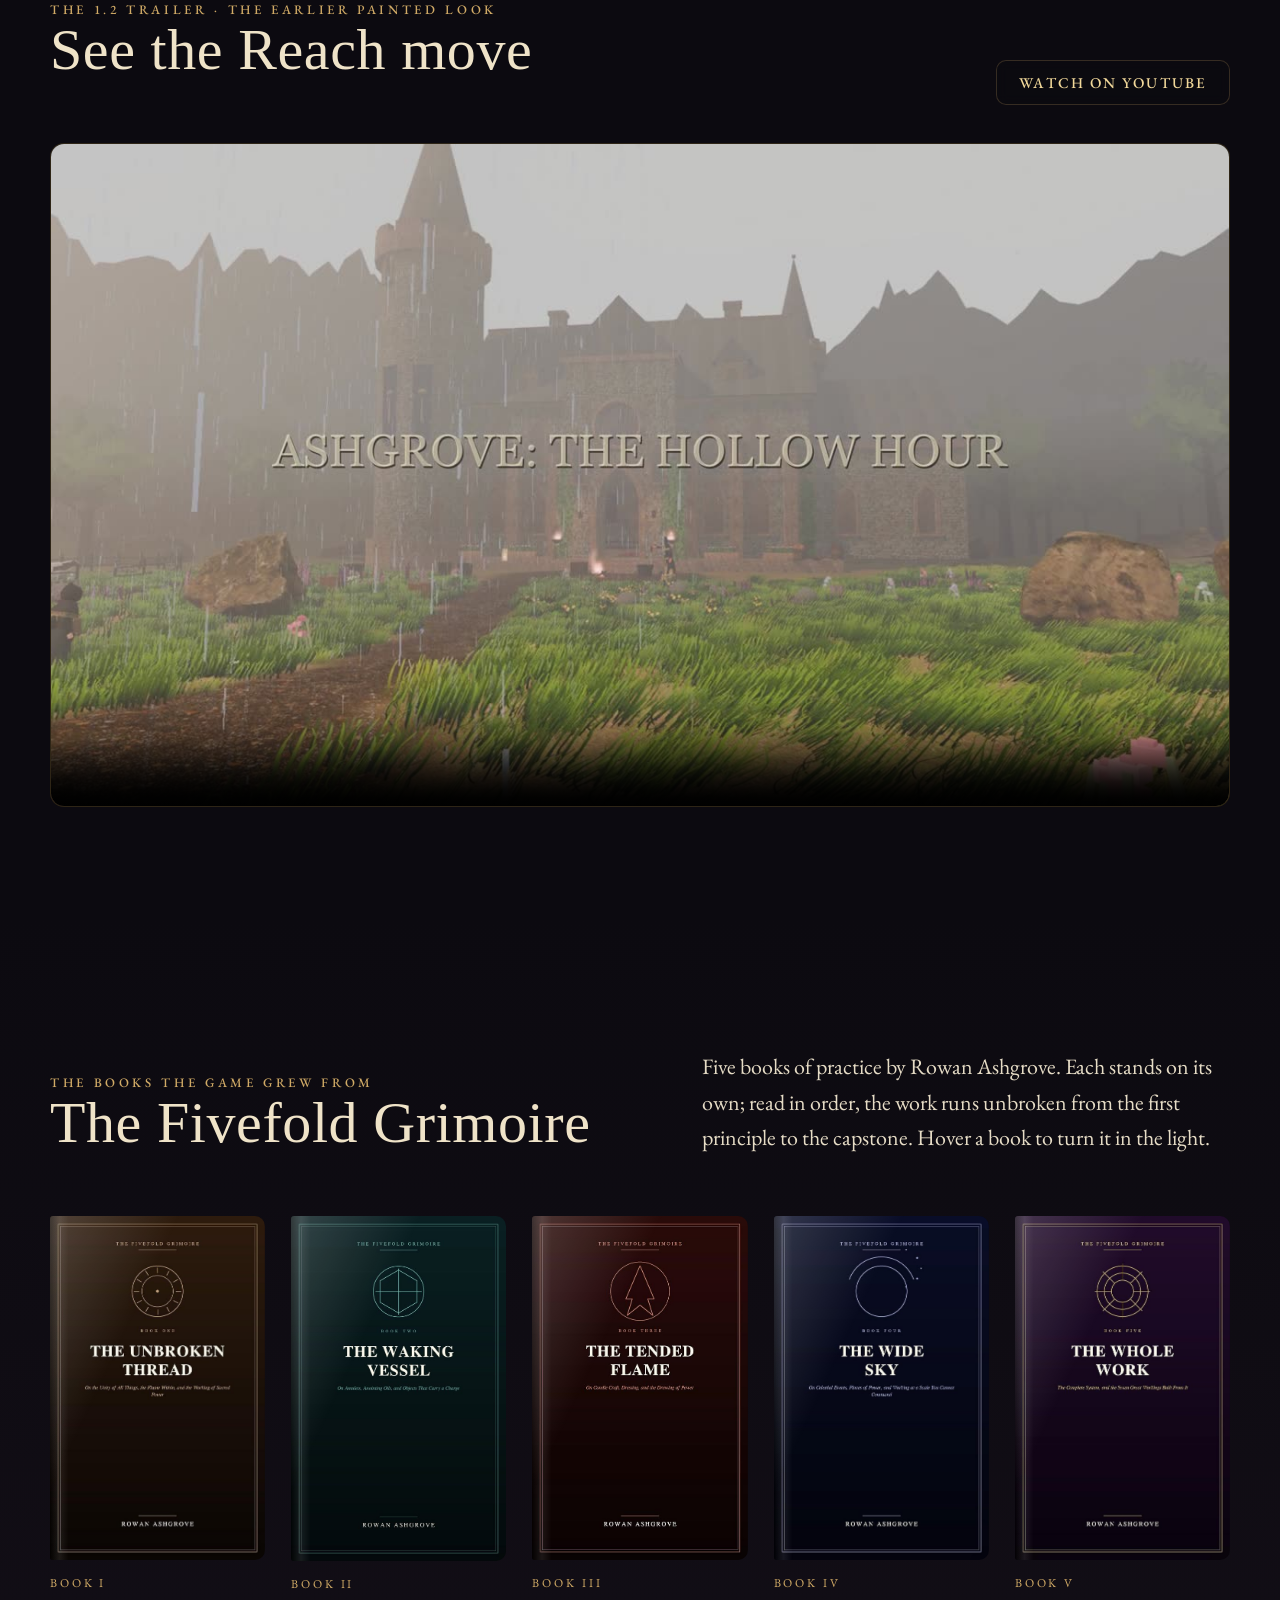
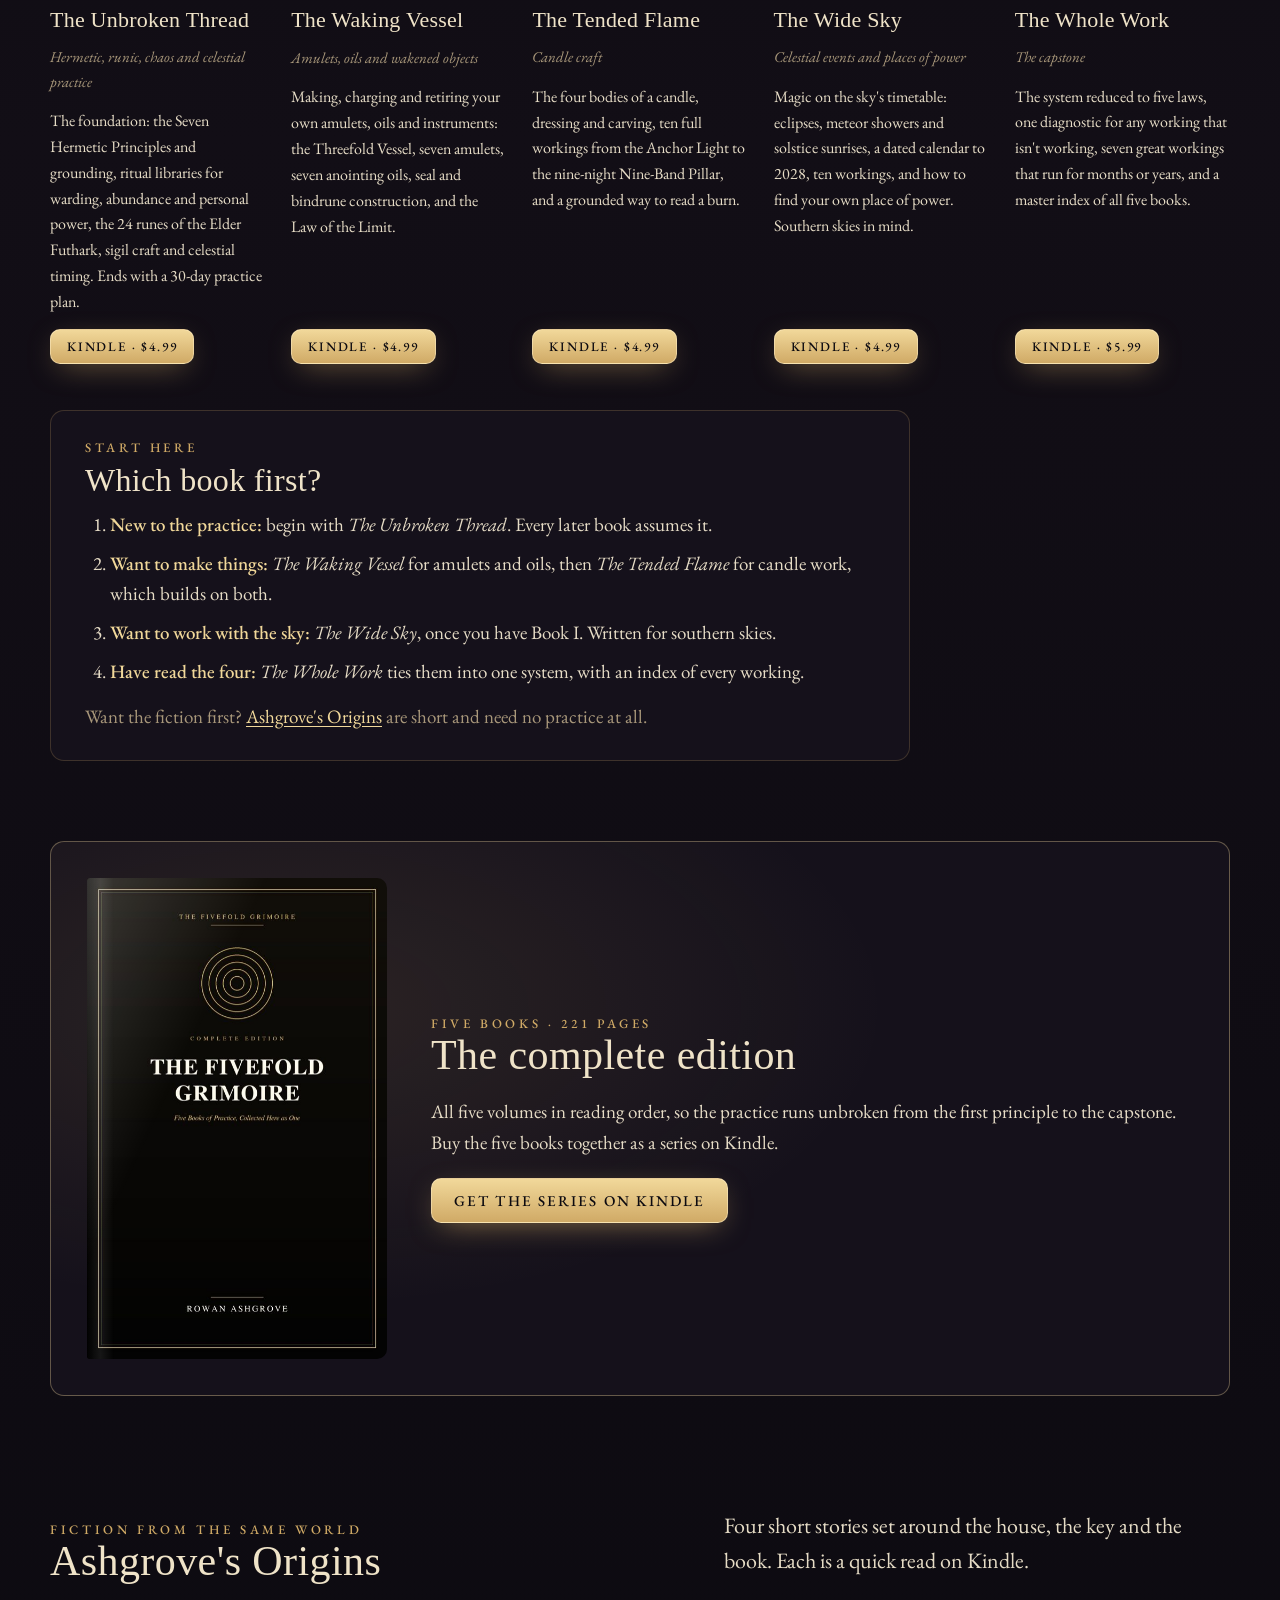
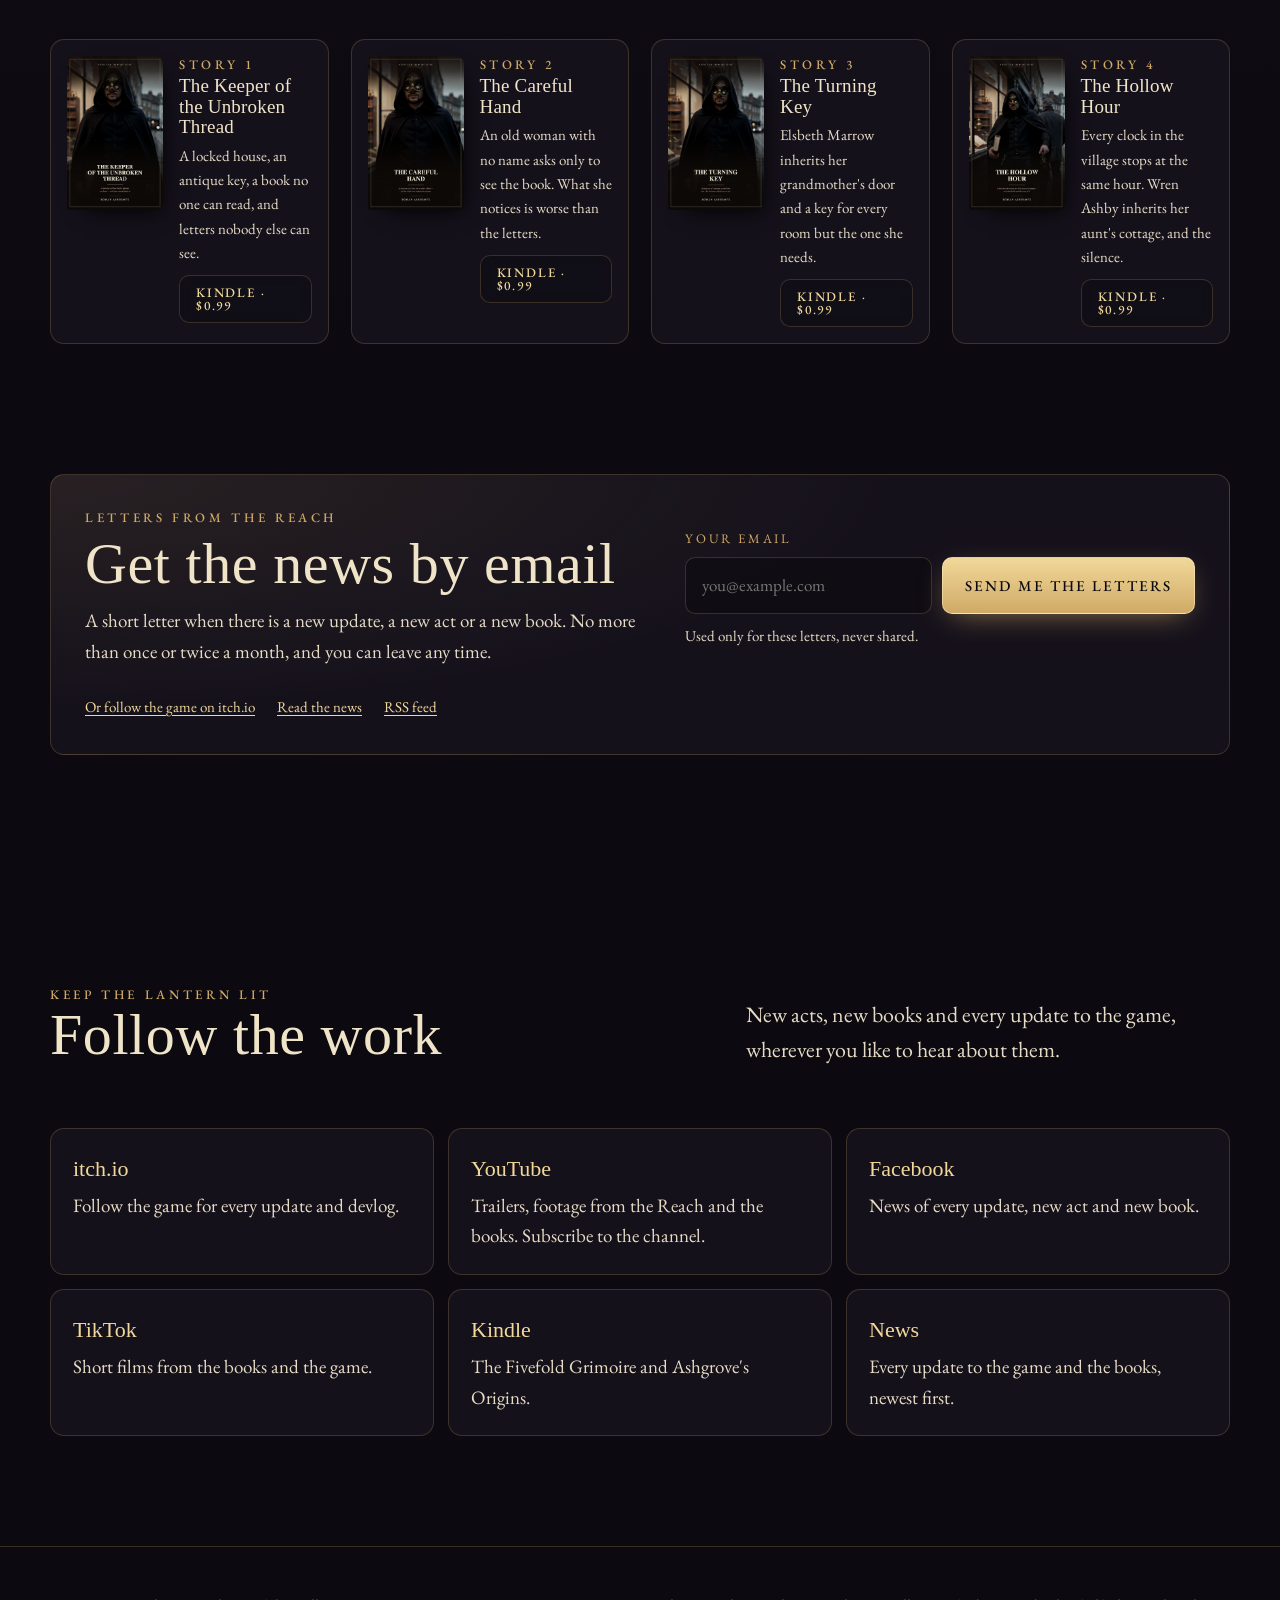
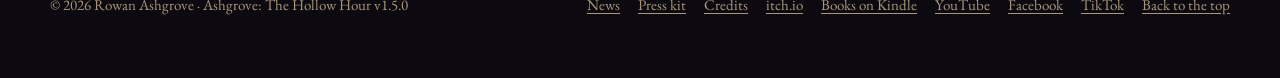
==== commit acc2ce90: "Version 1.5.0: new controller layout, villager routines, lived-in houses, accessibility section Co-A" ====
--- a/index.html
+++ b/index.html
@@ -24,7 +24,7 @@
 <script>if(!/[?&]static/.test(location.search))document.documentElement.classList.add("js")</script>
 <script type="application/ld+json">
 {"@context":"https://schema.org","@graph":[
- {"@type":"VideoGame","name":"Ashgrove: The Hollow Hour","url":"https://rowanashgrove.itch.io/ashgrove-the-hollow-hour","author":{"@type":"Person","name":"Rowan Ashgrove"},"gamePlatform":["Windows","Android"],"genre":["Action RPG","Fantasy"],"softwareVersion":"1.4.6","offers":[{"@type":"Offer","name":"Free demo","price":"0","priceCurrency":"ZAR"},{"@type":"Offer","name":"Full game","price":"20","priceCurrency":"ZAR"}]},
+ {"@type":"VideoGame","name":"Ashgrove: The Hollow Hour","url":"https://rowanashgrove.itch.io/ashgrove-the-hollow-hour","author":{"@type":"Person","name":"Rowan Ashgrove"},"gamePlatform":["Windows","Android"],"genre":["Action RPG","Fantasy"],"softwareVersion":"1.5.0","offers":[{"@type":"Offer","name":"Free demo","price":"0","priceCurrency":"ZAR"},{"@type":"Offer","name":"Full game","price":"20","priceCurrency":"ZAR"}]},
  {"@type":"VideoObject","name":"Ashgrove: The Hollow Hour · promo reel","description":"A 23-second look at version 1.4.5: the new character creator, the high moor, magic and Hollowmere House.","thumbnailUrl":"https://rowanashgrove.github.io/media/reel-1.4.5-poster.jpg","uploadDate":"2026-11-25","contentUrl":"https://rowanashgrove.github.io/media/reel-1.4.5.mp4"},
  {"@type":"BookSeries","name":"The Fivefold Grimoire","author":{"@type":"Person","name":"Rowan Ashgrove"},"url":"https://rowanashgrove.github.io/#books"},
  {"@type":"Person","name":"Rowan Ashgrove","url":"https://rowanashgrove.github.io/","sameAs":["https://www.youtube.com/@rowanashgrovegrimoire","https://www.facebook.com/profile.php?id=61593973516886","https://www.tiktok.com/@rowanashgrove","https://rowanashgrove.itch.io/"]}
@@ -315,7 +315,7 @@
 
 <footer>
   <div class="wrap">
-    <span>© 2026 Rowan Ashgrove · Ashgrove: The Hollow Hour v1.4.6</span>
+    <span>© 2026 Rowan Ashgrove · Ashgrove: The Hollow Hour v1.5.0</span>
     <nav aria-label="Footer"><a href="news.html">News</a><a href="presskit.html">Press kit</a><a href="credits.html">Credits</a><a href="https://rowanashgrove.itch.io/ashgrove-the-hollow-hour">itch.io</a><a href="#books">Books on Kindle</a><a href="https://www.youtube.com/@rowanashgrovegrimoire">YouTube</a><a href="https://www.facebook.com/profile.php?id=61593973516886">Facebook</a><a href="https://www.tiktok.com/@rowanashgrove">TikTok</a><a href="#top">Back to the top</a></nav>
   </div>
 </footer>
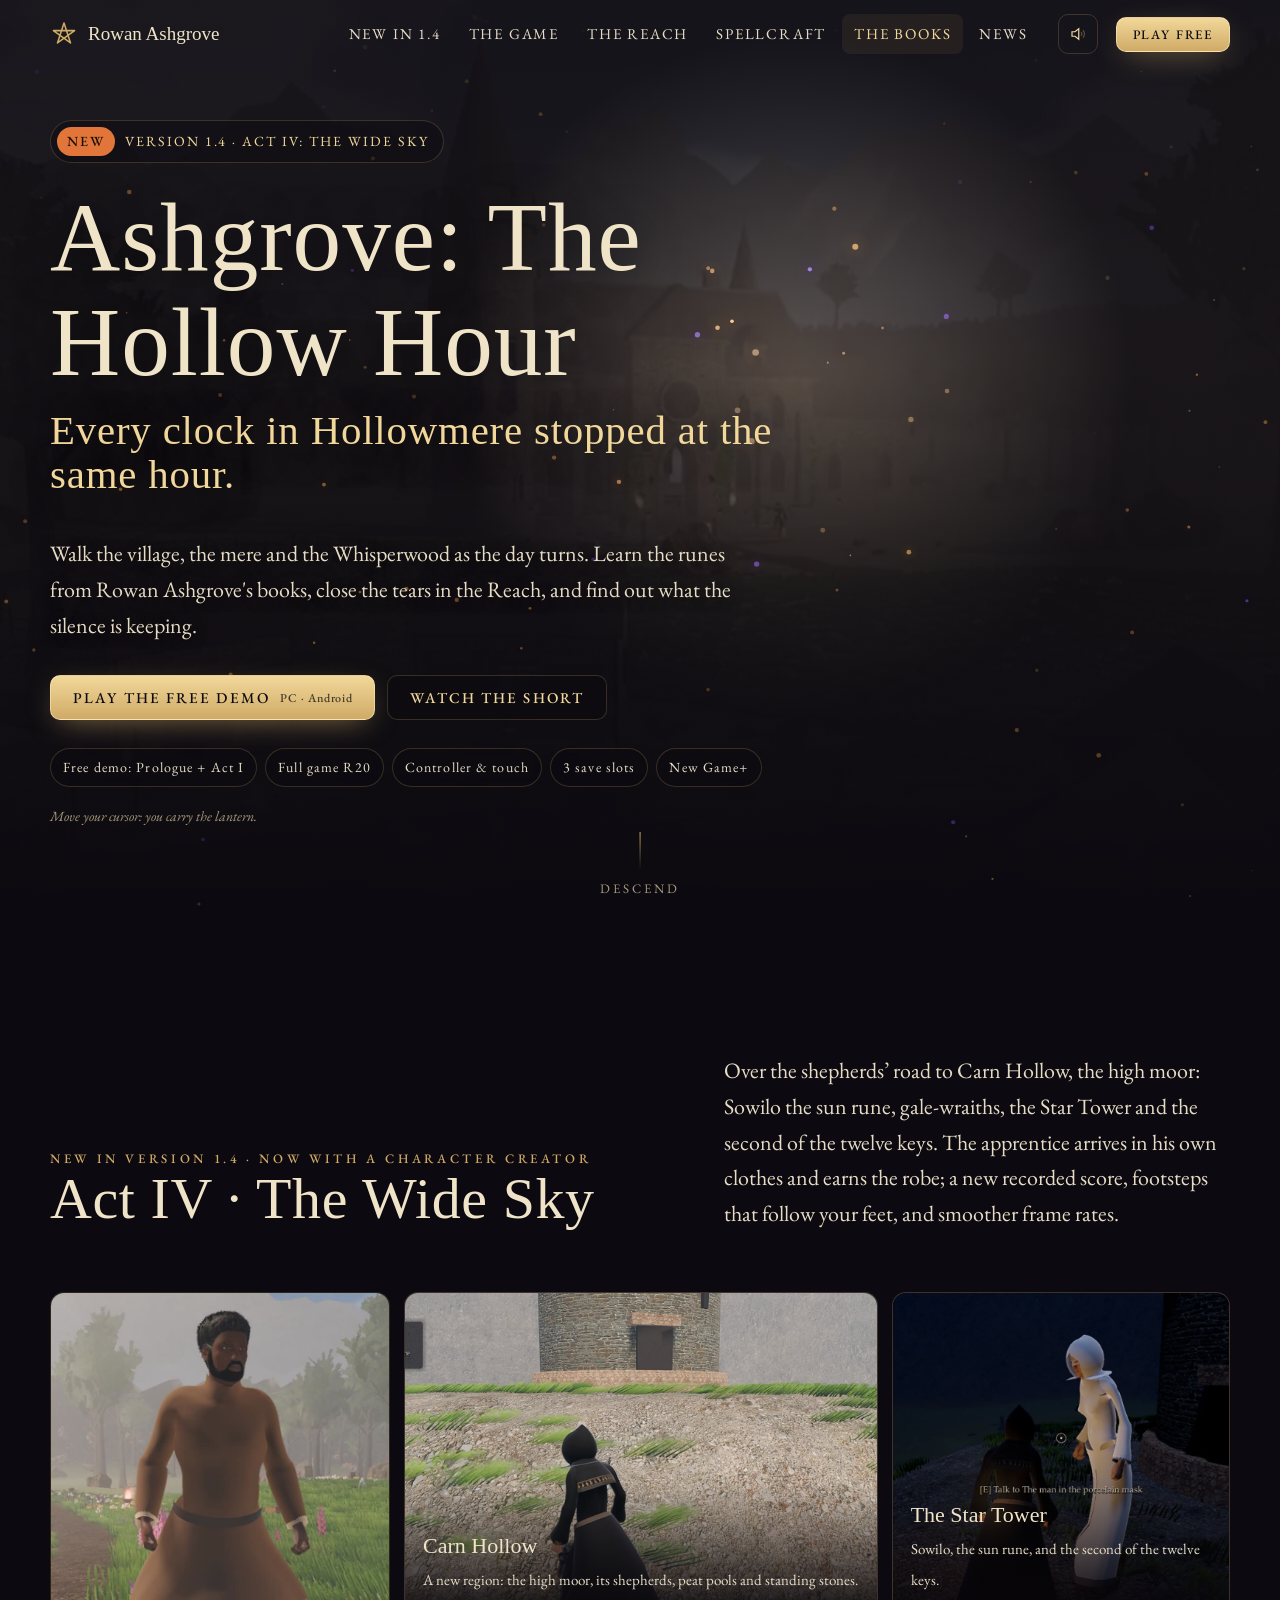
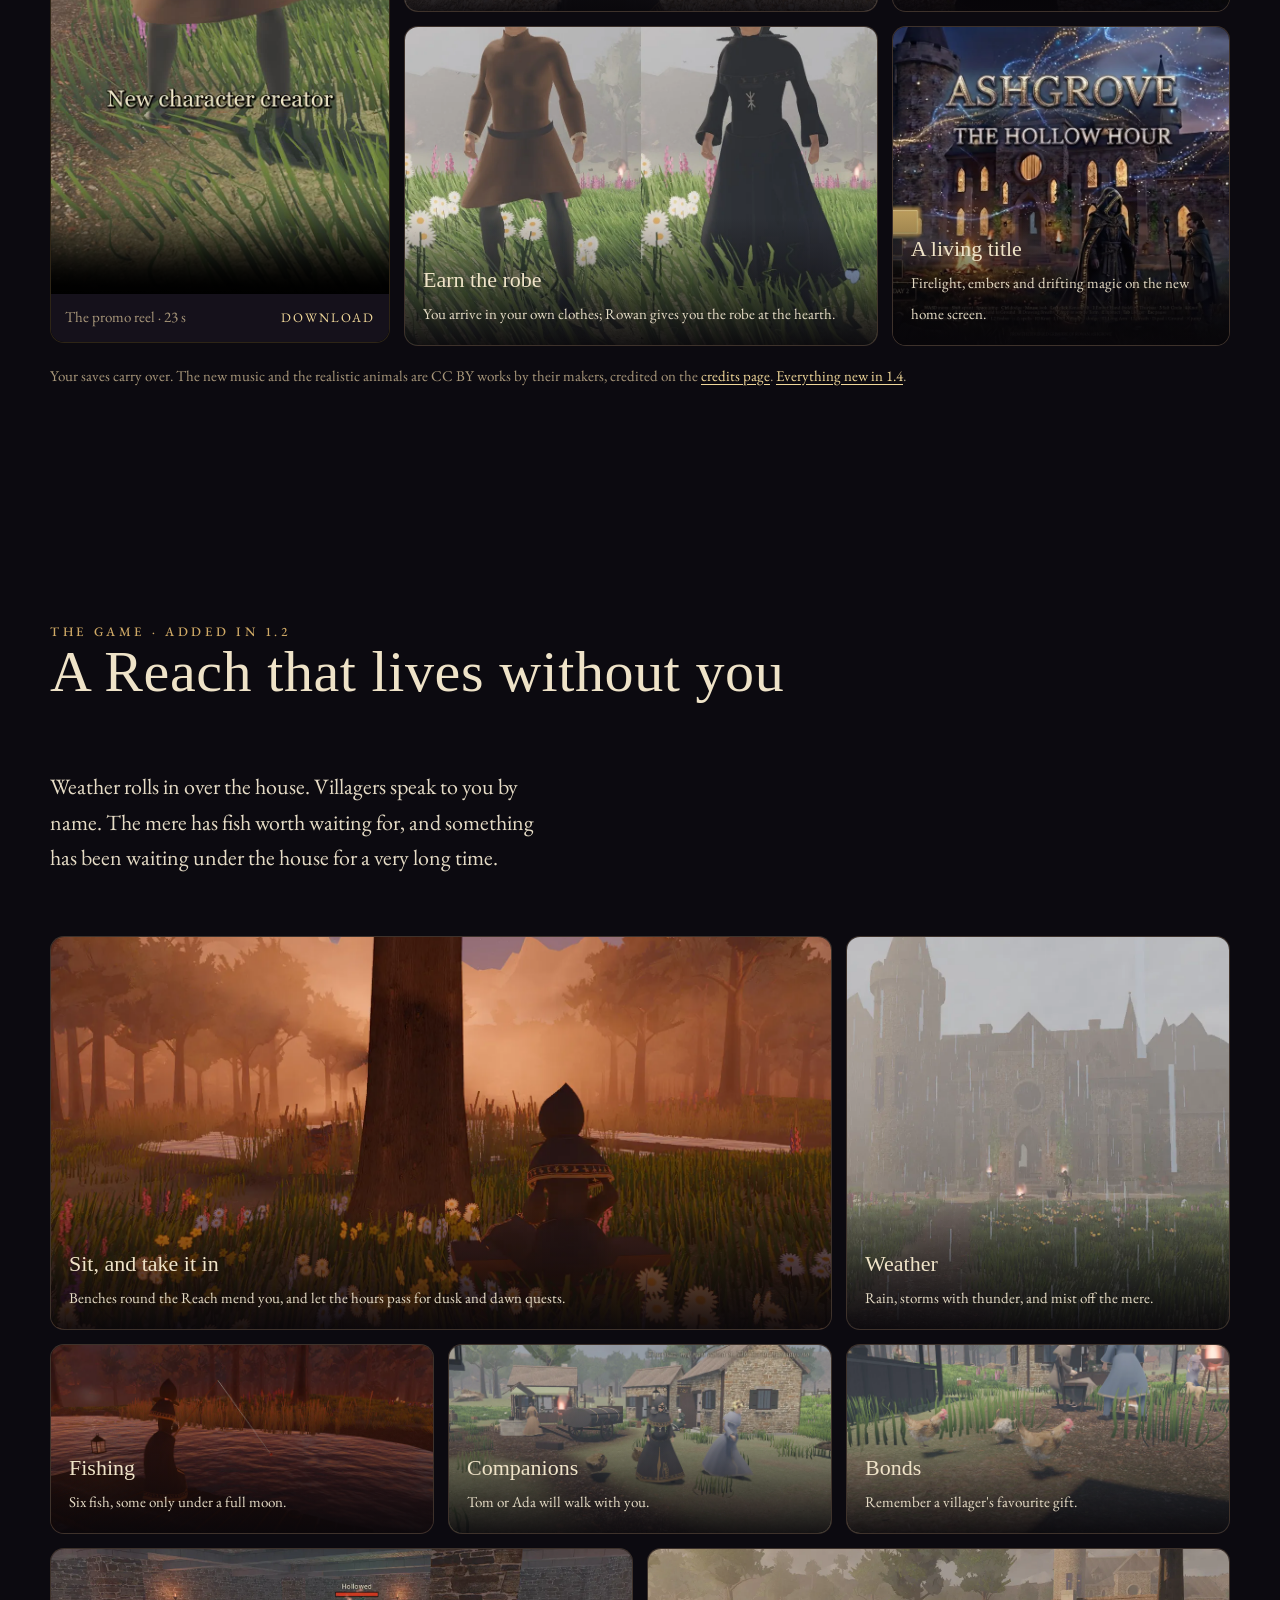
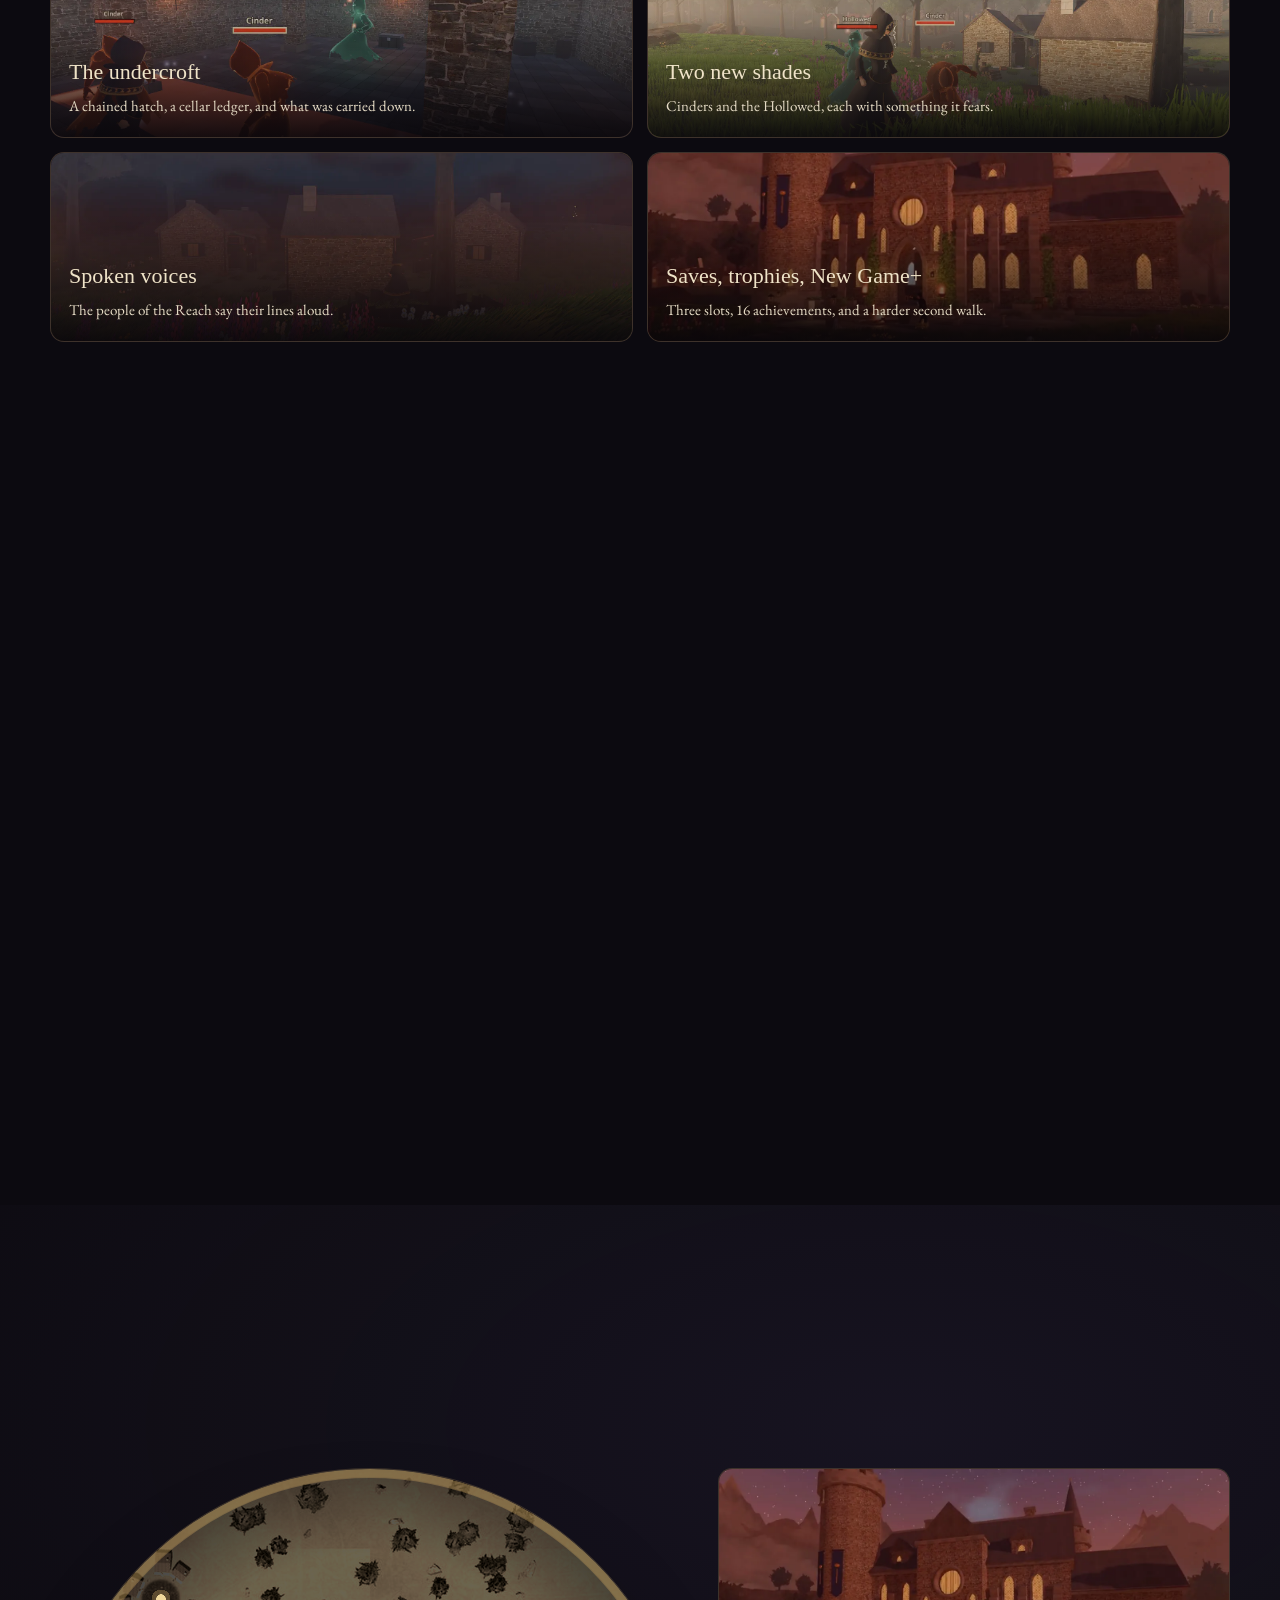
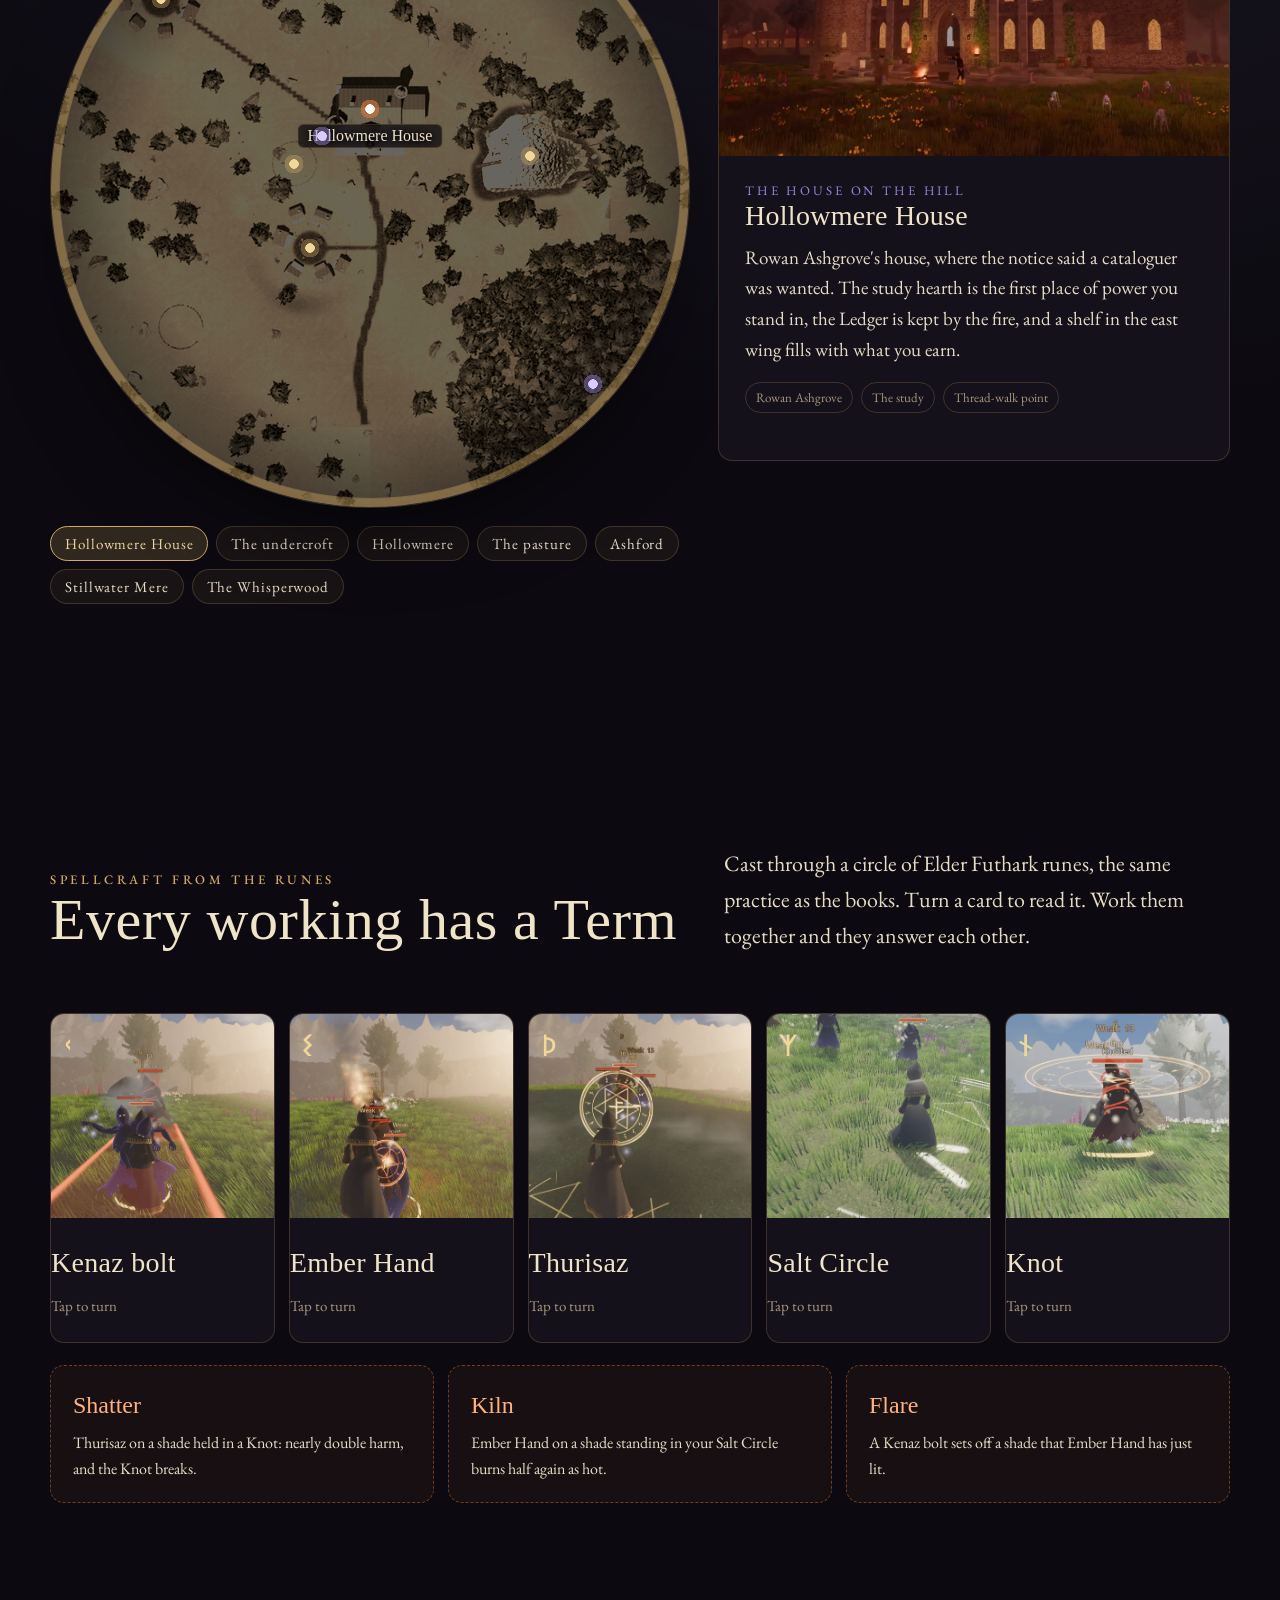
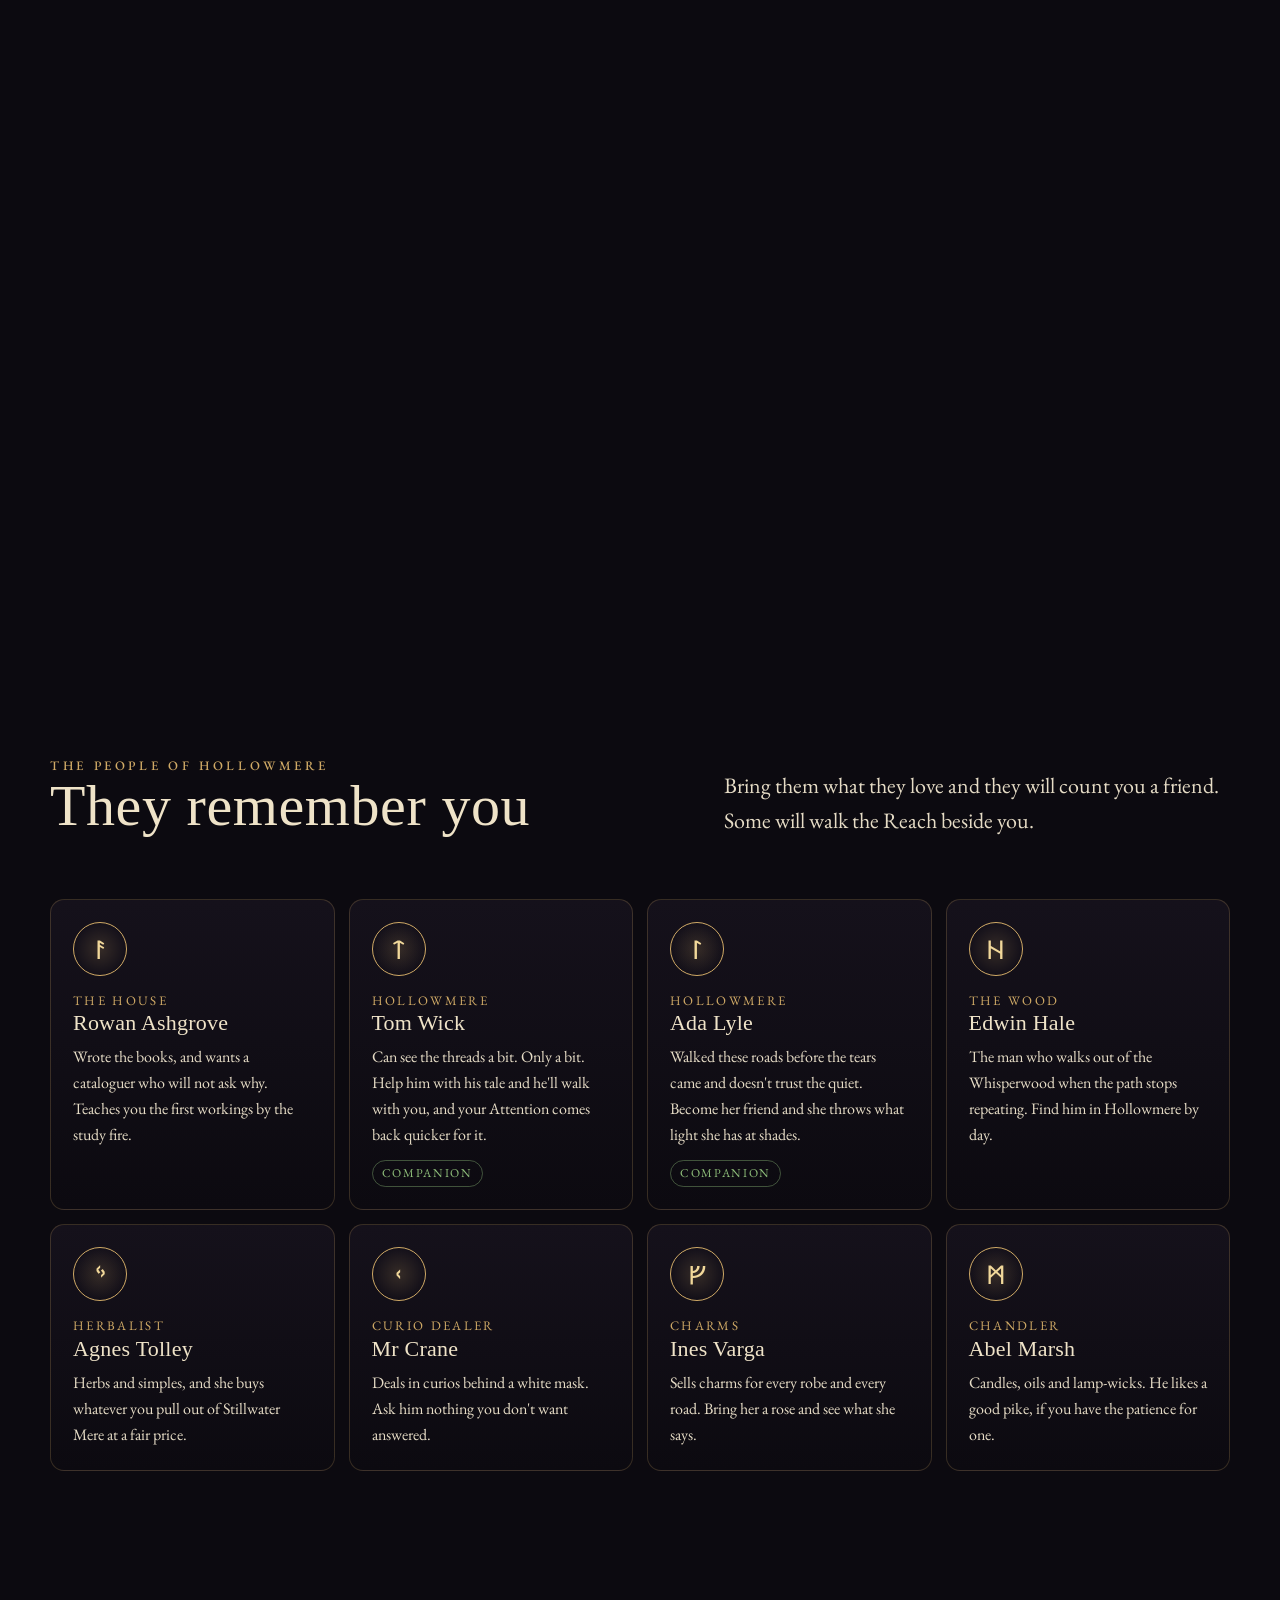
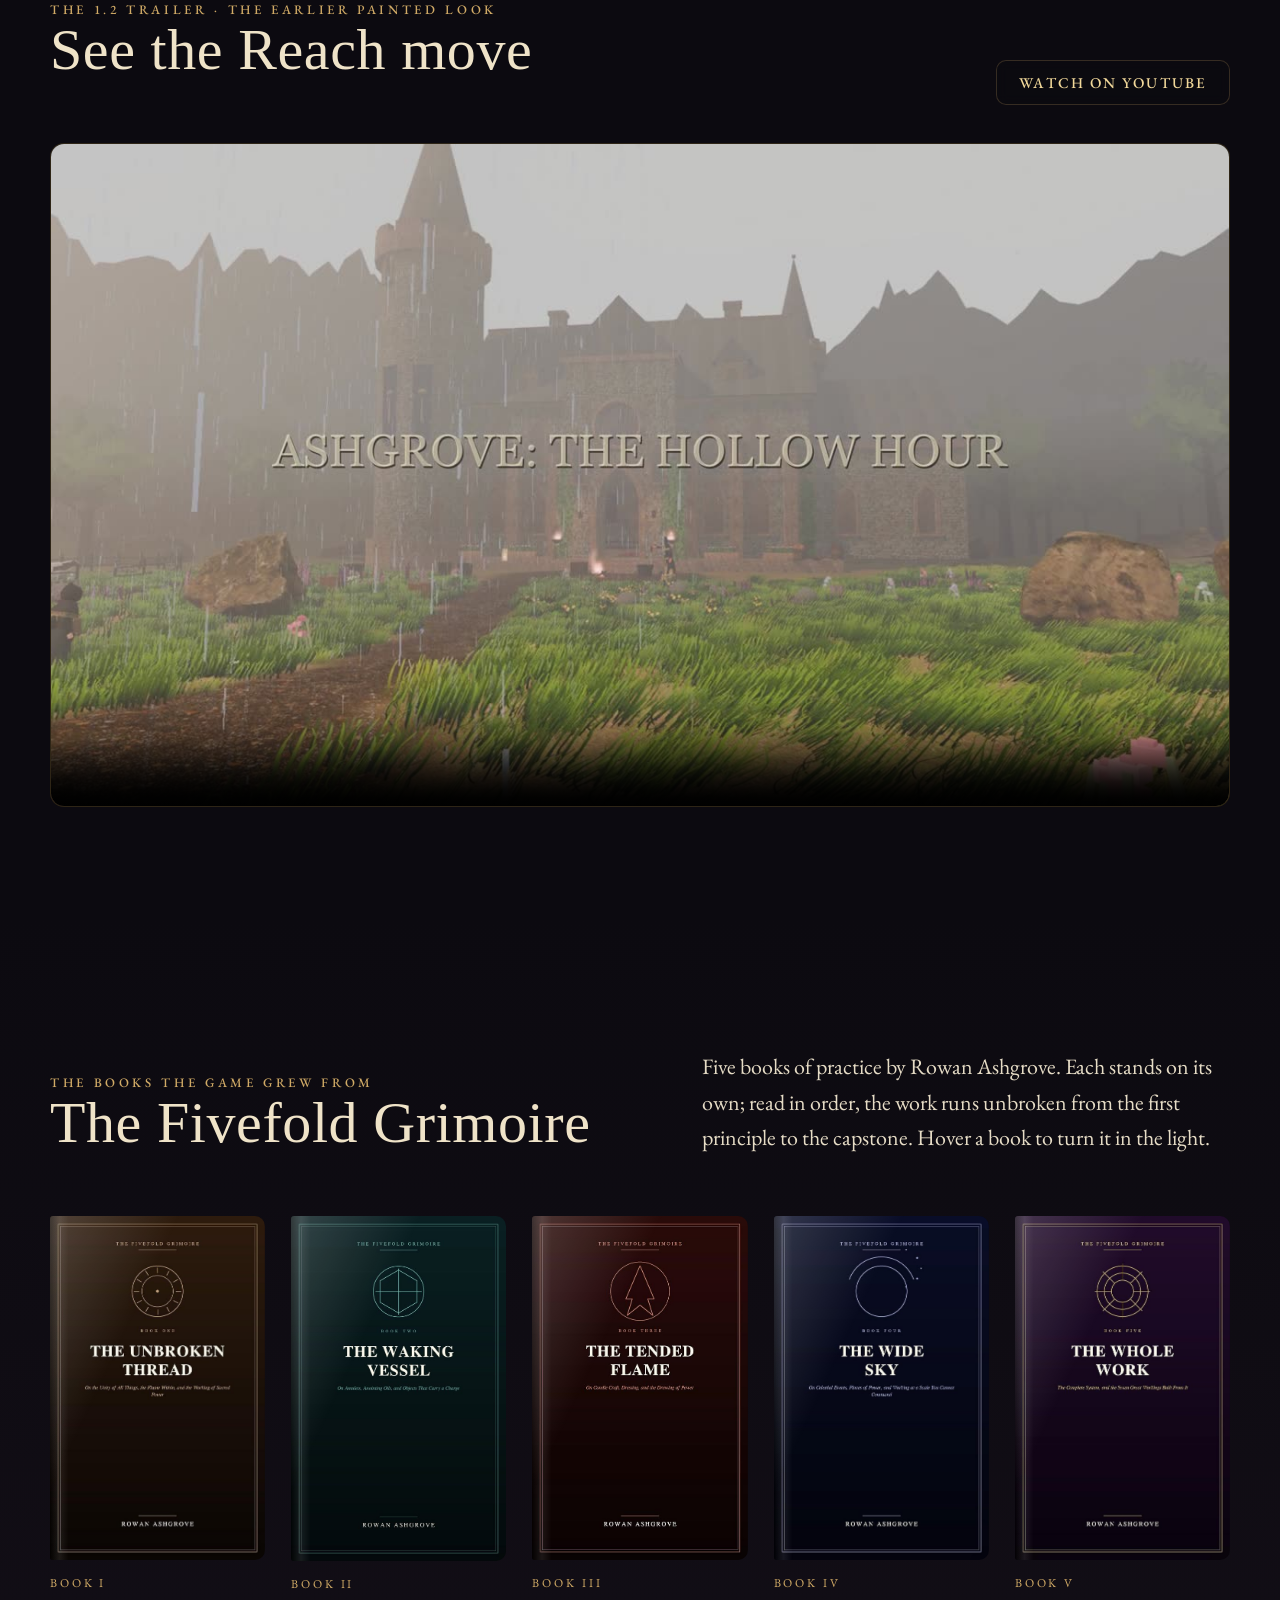
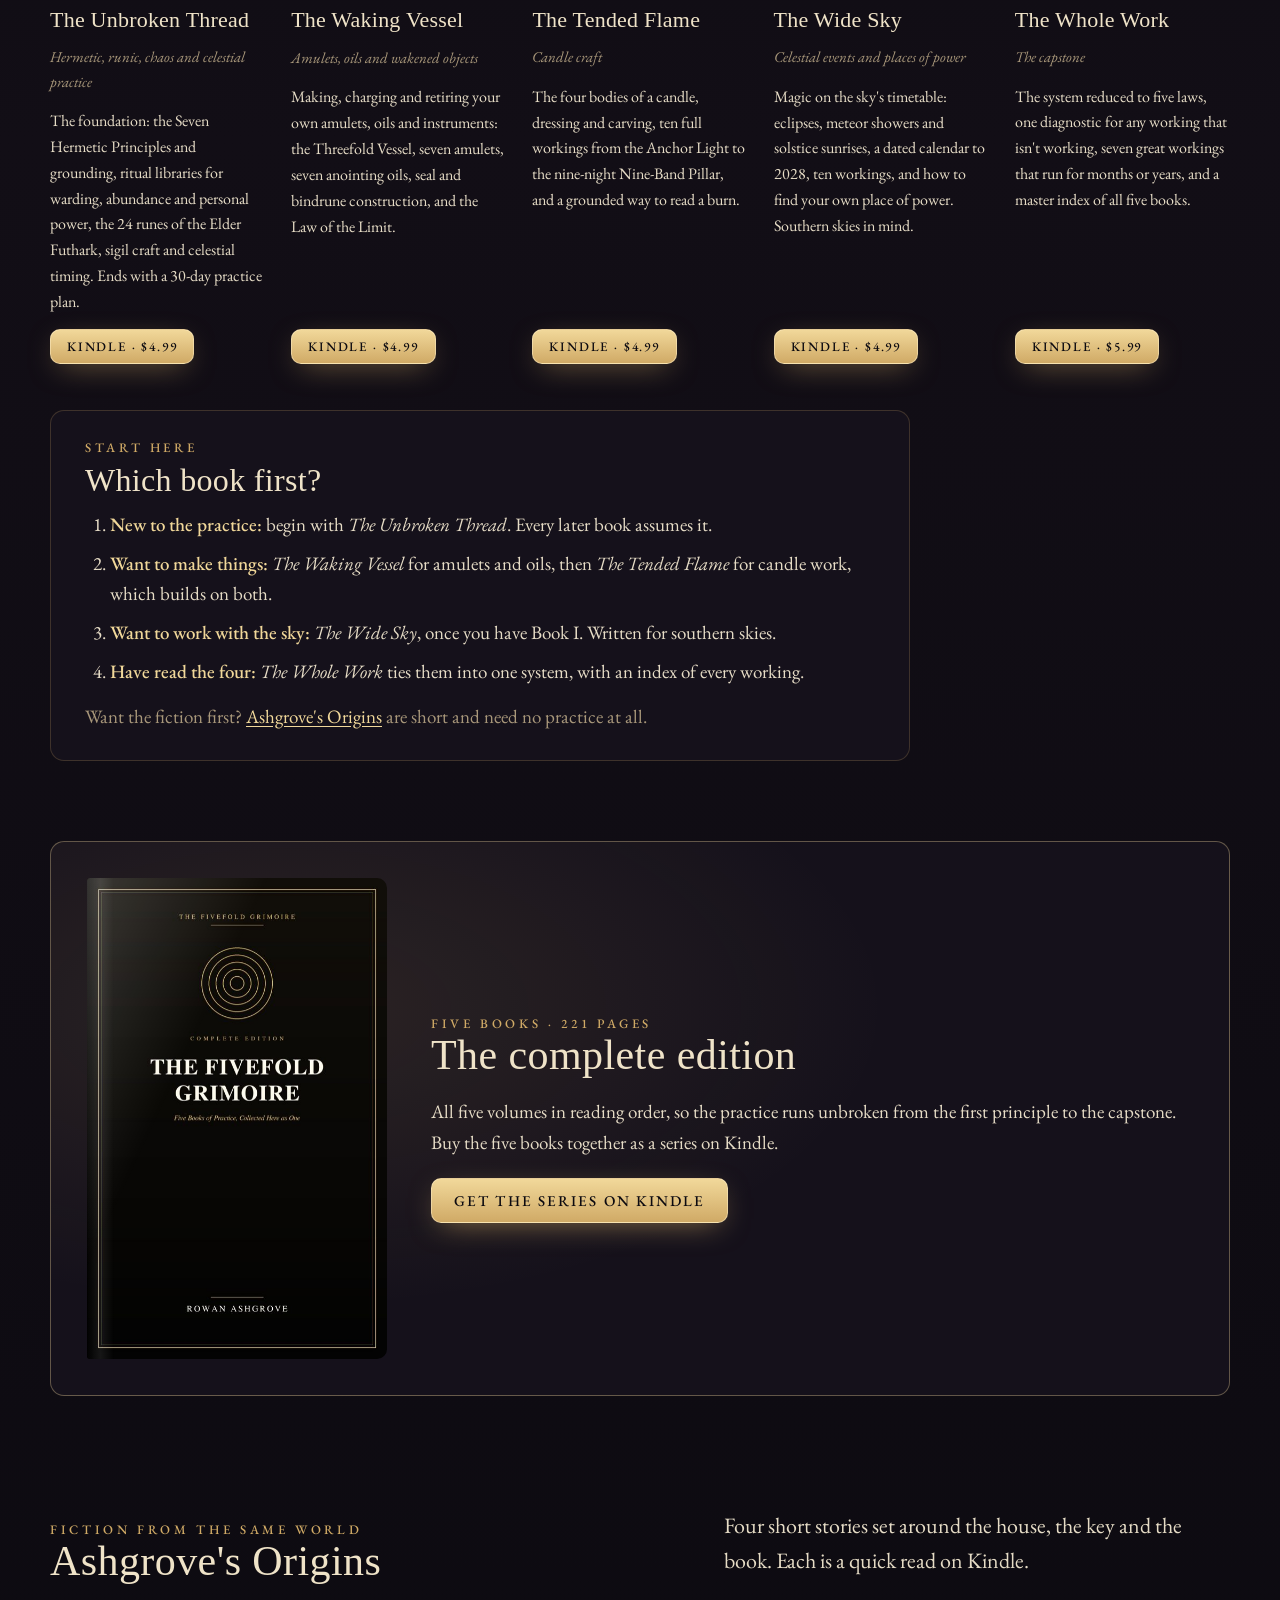
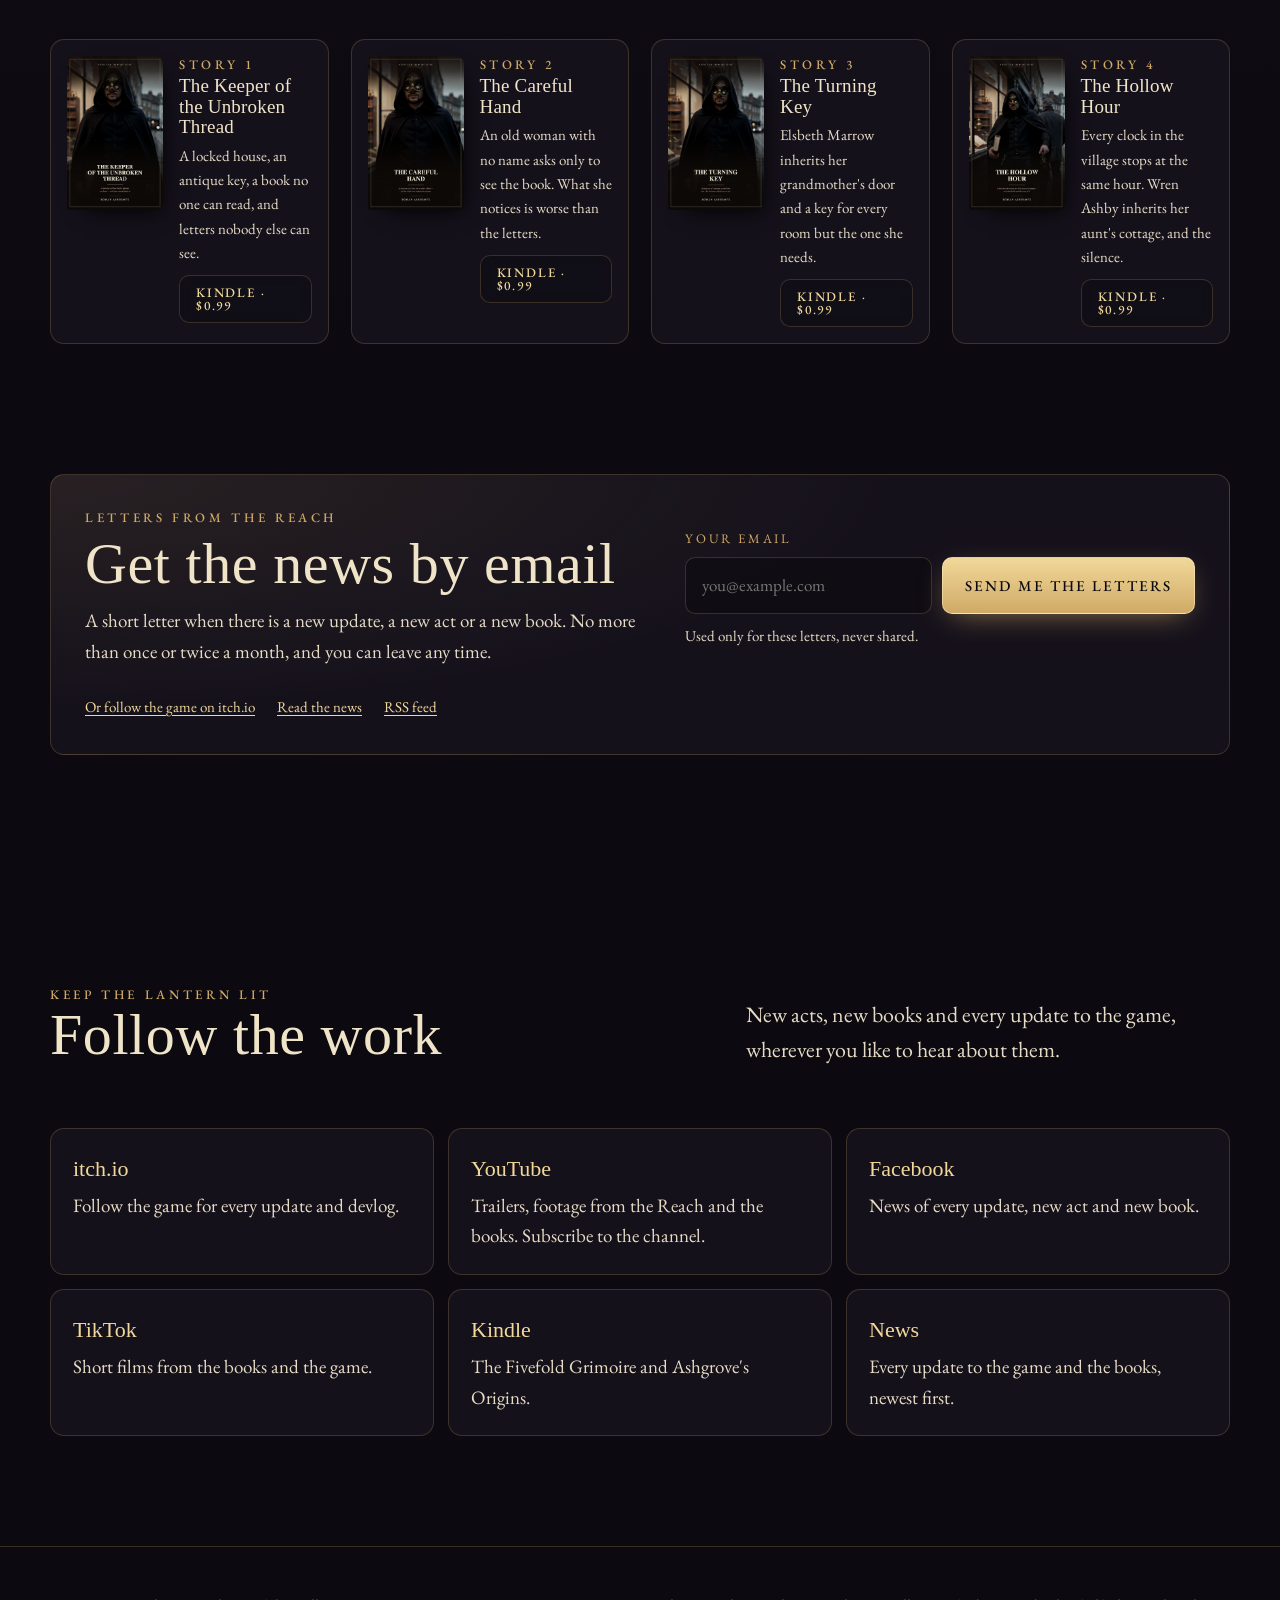
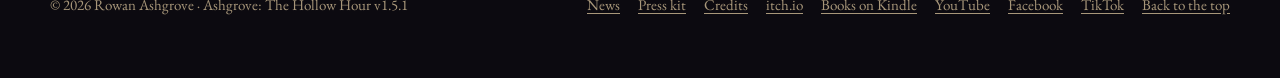
==== commit 4fe885c6: "Version 1.5.1: clothes cut for a man (news post, feed, version, press kit) Co-Authored-By: Claude Op" ====
--- a/index.html
+++ b/index.html
@@ -24,7 +24,7 @@
 <script>if(!/[?&]static/.test(location.search))document.documentElement.classList.add("js")</script>
 <script type="application/ld+json">
 {"@context":"https://schema.org","@graph":[
- {"@type":"VideoGame","name":"Ashgrove: The Hollow Hour","url":"https://rowanashgrove.itch.io/ashgrove-the-hollow-hour","author":{"@type":"Person","name":"Rowan Ashgrove"},"gamePlatform":["Windows","Android"],"genre":["Action RPG","Fantasy"],"softwareVersion":"1.5.0","offers":[{"@type":"Offer","name":"Free demo","price":"0","priceCurrency":"ZAR"},{"@type":"Offer","name":"Full game","price":"20","priceCurrency":"ZAR"}]},
+ {"@type":"VideoGame","name":"Ashgrove: The Hollow Hour","url":"https://rowanashgrove.itch.io/ashgrove-the-hollow-hour","author":{"@type":"Person","name":"Rowan Ashgrove"},"gamePlatform":["Windows","Android"],"genre":["Action RPG","Fantasy"],"softwareVersion":"1.5.1","offers":[{"@type":"Offer","name":"Free demo","price":"0","priceCurrency":"ZAR"},{"@type":"Offer","name":"Full game","price":"20","priceCurrency":"ZAR"}]},
  {"@type":"VideoObject","name":"Ashgrove: The Hollow Hour · promo reel","description":"A 23-second look at version 1.4.5: the new character creator, the high moor, magic and Hollowmere House.","thumbnailUrl":"https://rowanashgrove.github.io/media/reel-1.4.5-poster.jpg","uploadDate":"2026-11-25","contentUrl":"https://rowanashgrove.github.io/media/reel-1.4.5.mp4"},
  {"@type":"BookSeries","name":"The Fivefold Grimoire","author":{"@type":"Person","name":"Rowan Ashgrove"},"url":"https://rowanashgrove.github.io/#books"},
  {"@type":"Person","name":"Rowan Ashgrove","url":"https://rowanashgrove.github.io/","sameAs":["https://www.youtube.com/@rowanashgrovegrimoire","https://www.facebook.com/profile.php?id=61593973516886","https://www.tiktok.com/@rowanashgrove","https://rowanashgrove.itch.io/"]}
@@ -315,7 +315,7 @@
 
 <footer>
   <div class="wrap">
-    <span>© 2026 Rowan Ashgrove · Ashgrove: The Hollow Hour v1.5.0</span>
+    <span>© 2026 Rowan Ashgrove · Ashgrove: The Hollow Hour v1.5.1</span>
     <nav aria-label="Footer"><a href="news.html">News</a><a href="presskit.html">Press kit</a><a href="credits.html">Credits</a><a href="https://rowanashgrove.itch.io/ashgrove-the-hollow-hour">itch.io</a><a href="#books">Books on Kindle</a><a href="https://www.youtube.com/@rowanashgrovegrimoire">YouTube</a><a href="https://www.facebook.com/profile.php?id=61593973516886">Facebook</a><a href="https://www.tiktok.com/@rowanashgrove">TikTok</a><a href="#top">Back to the top</a></nav>
   </div>
 </footer>
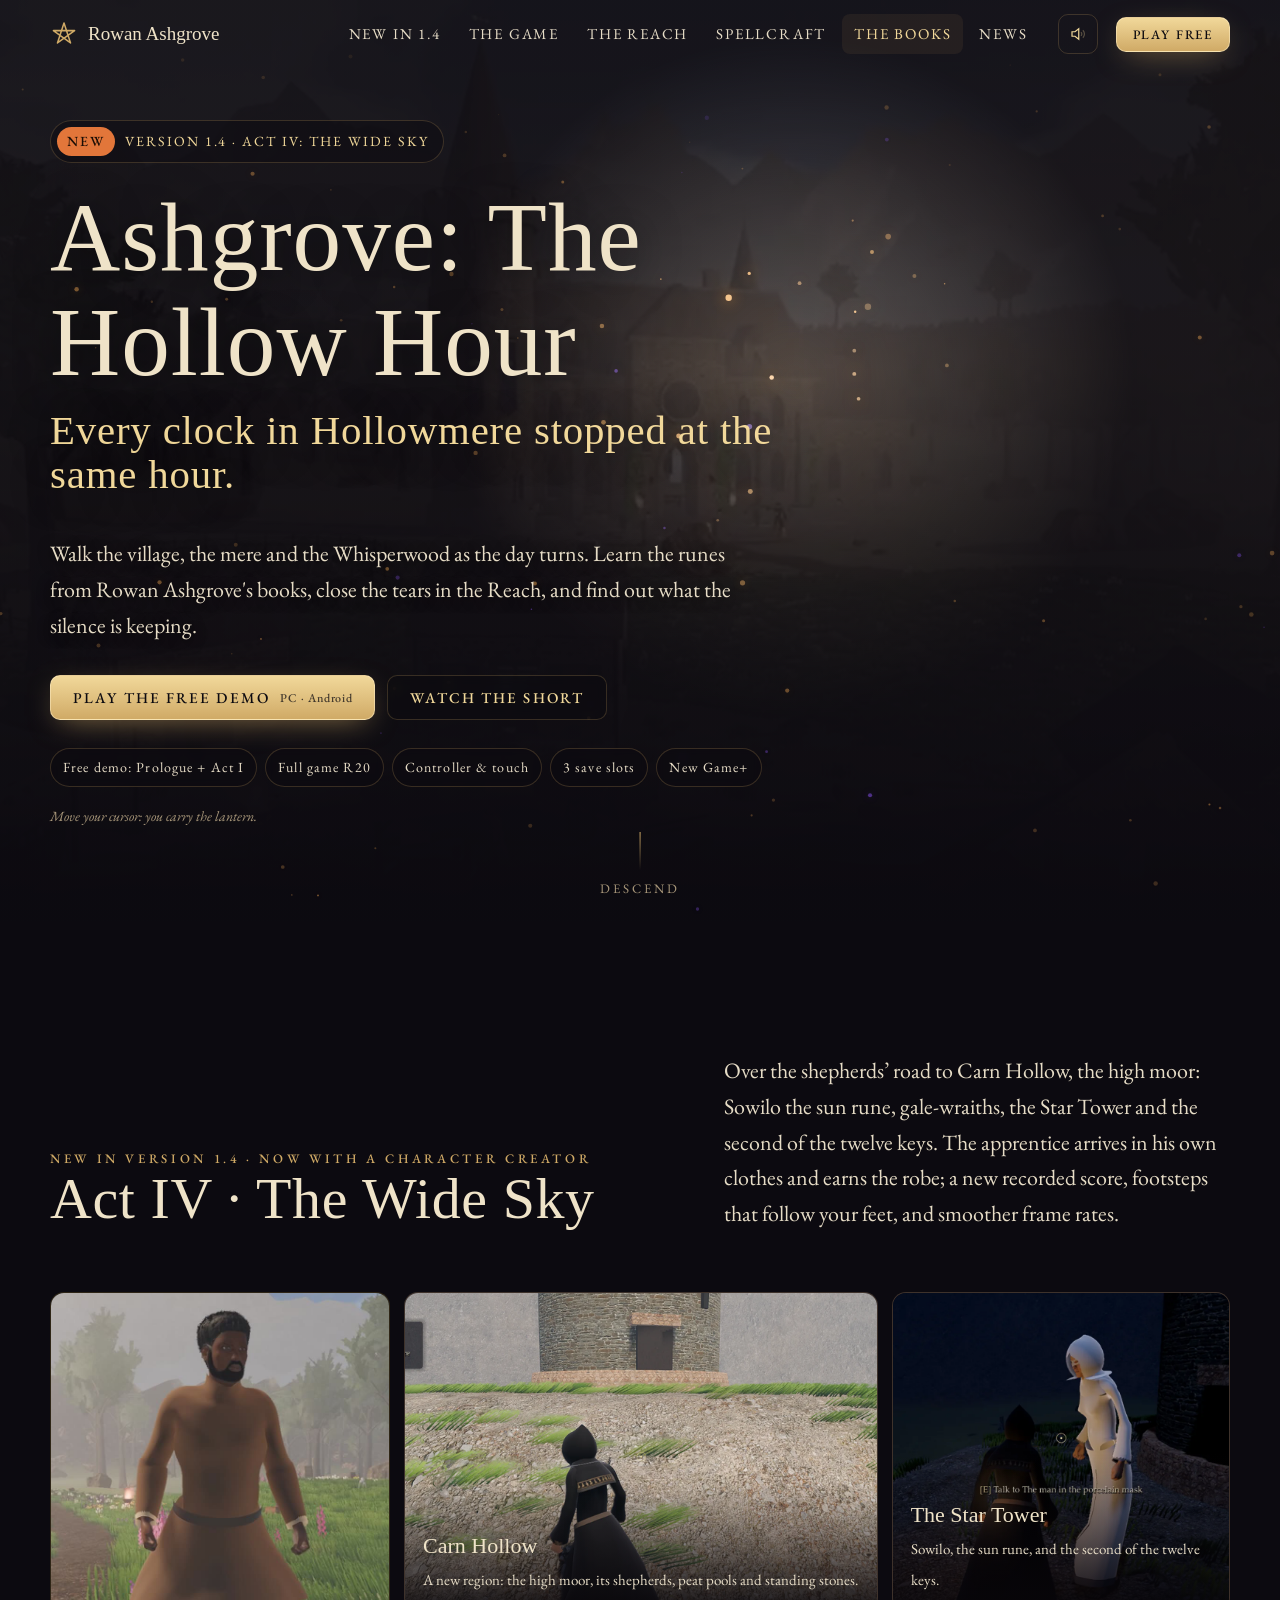
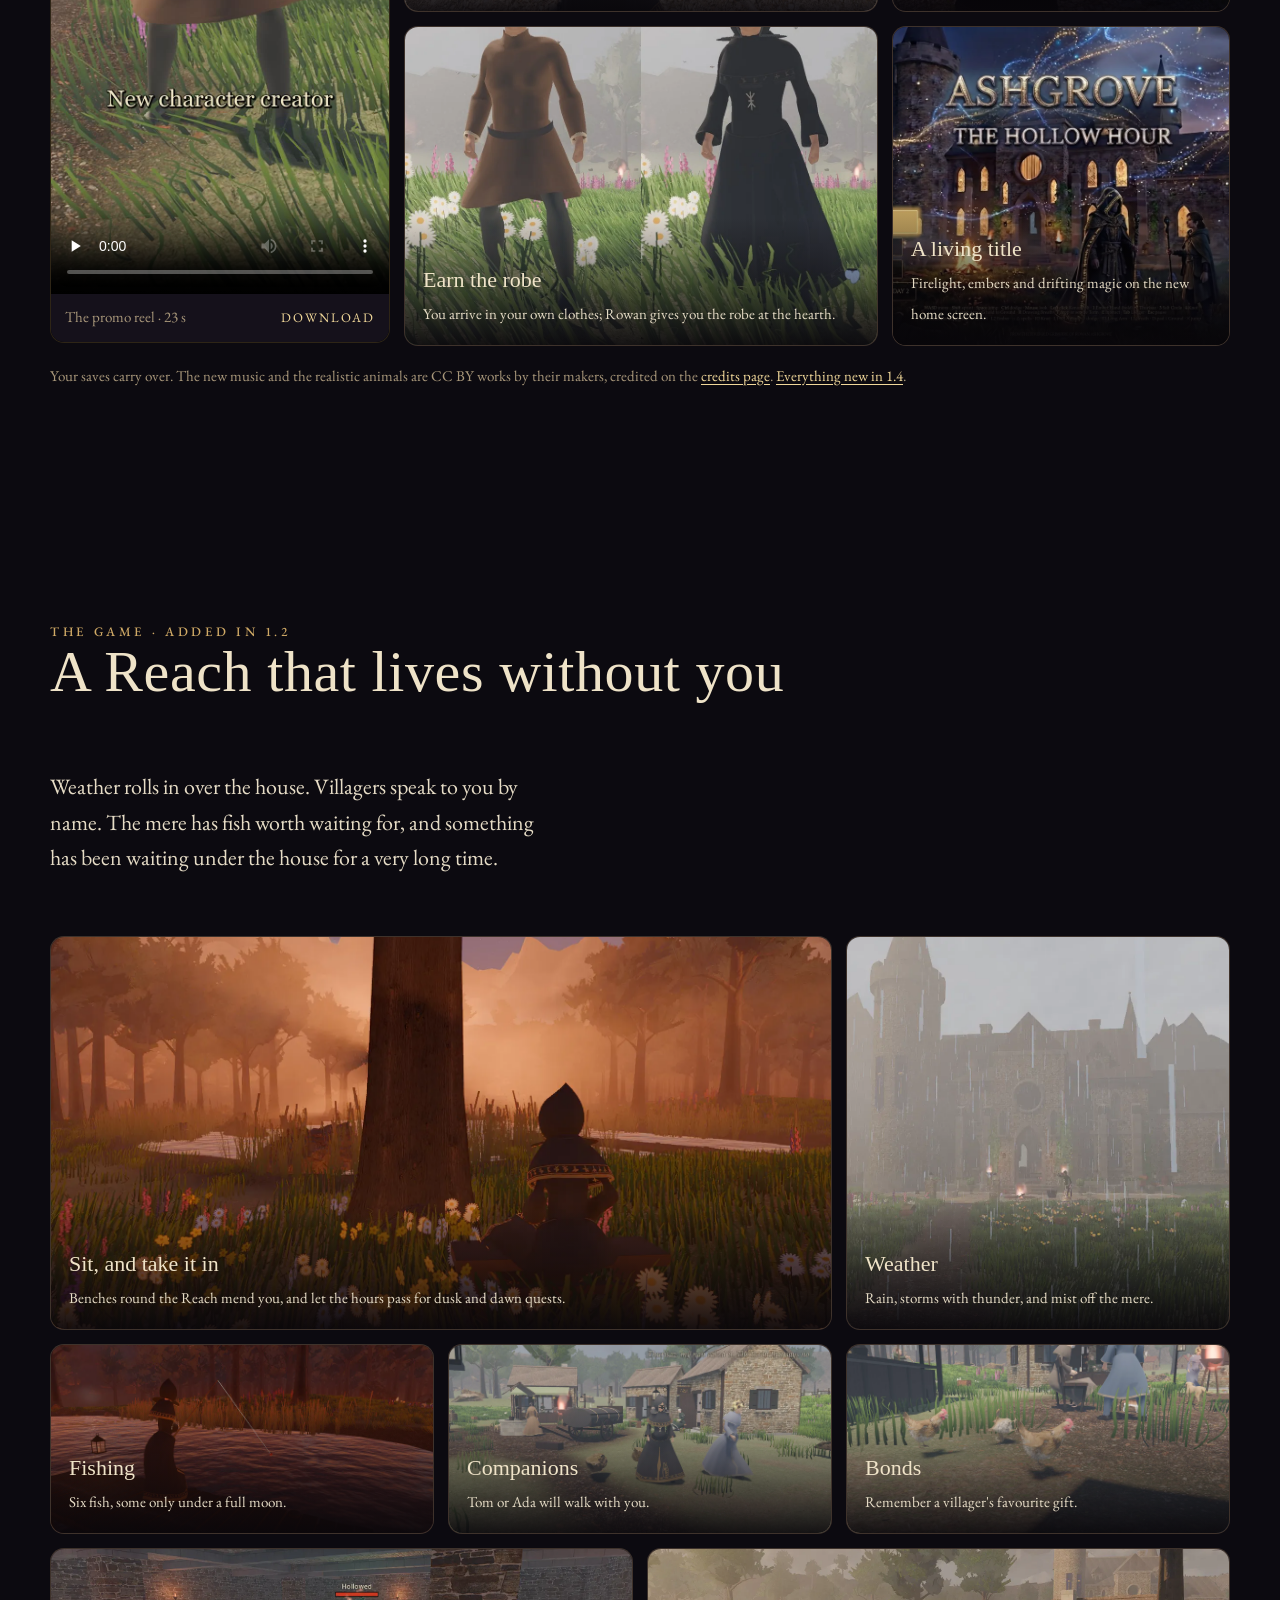
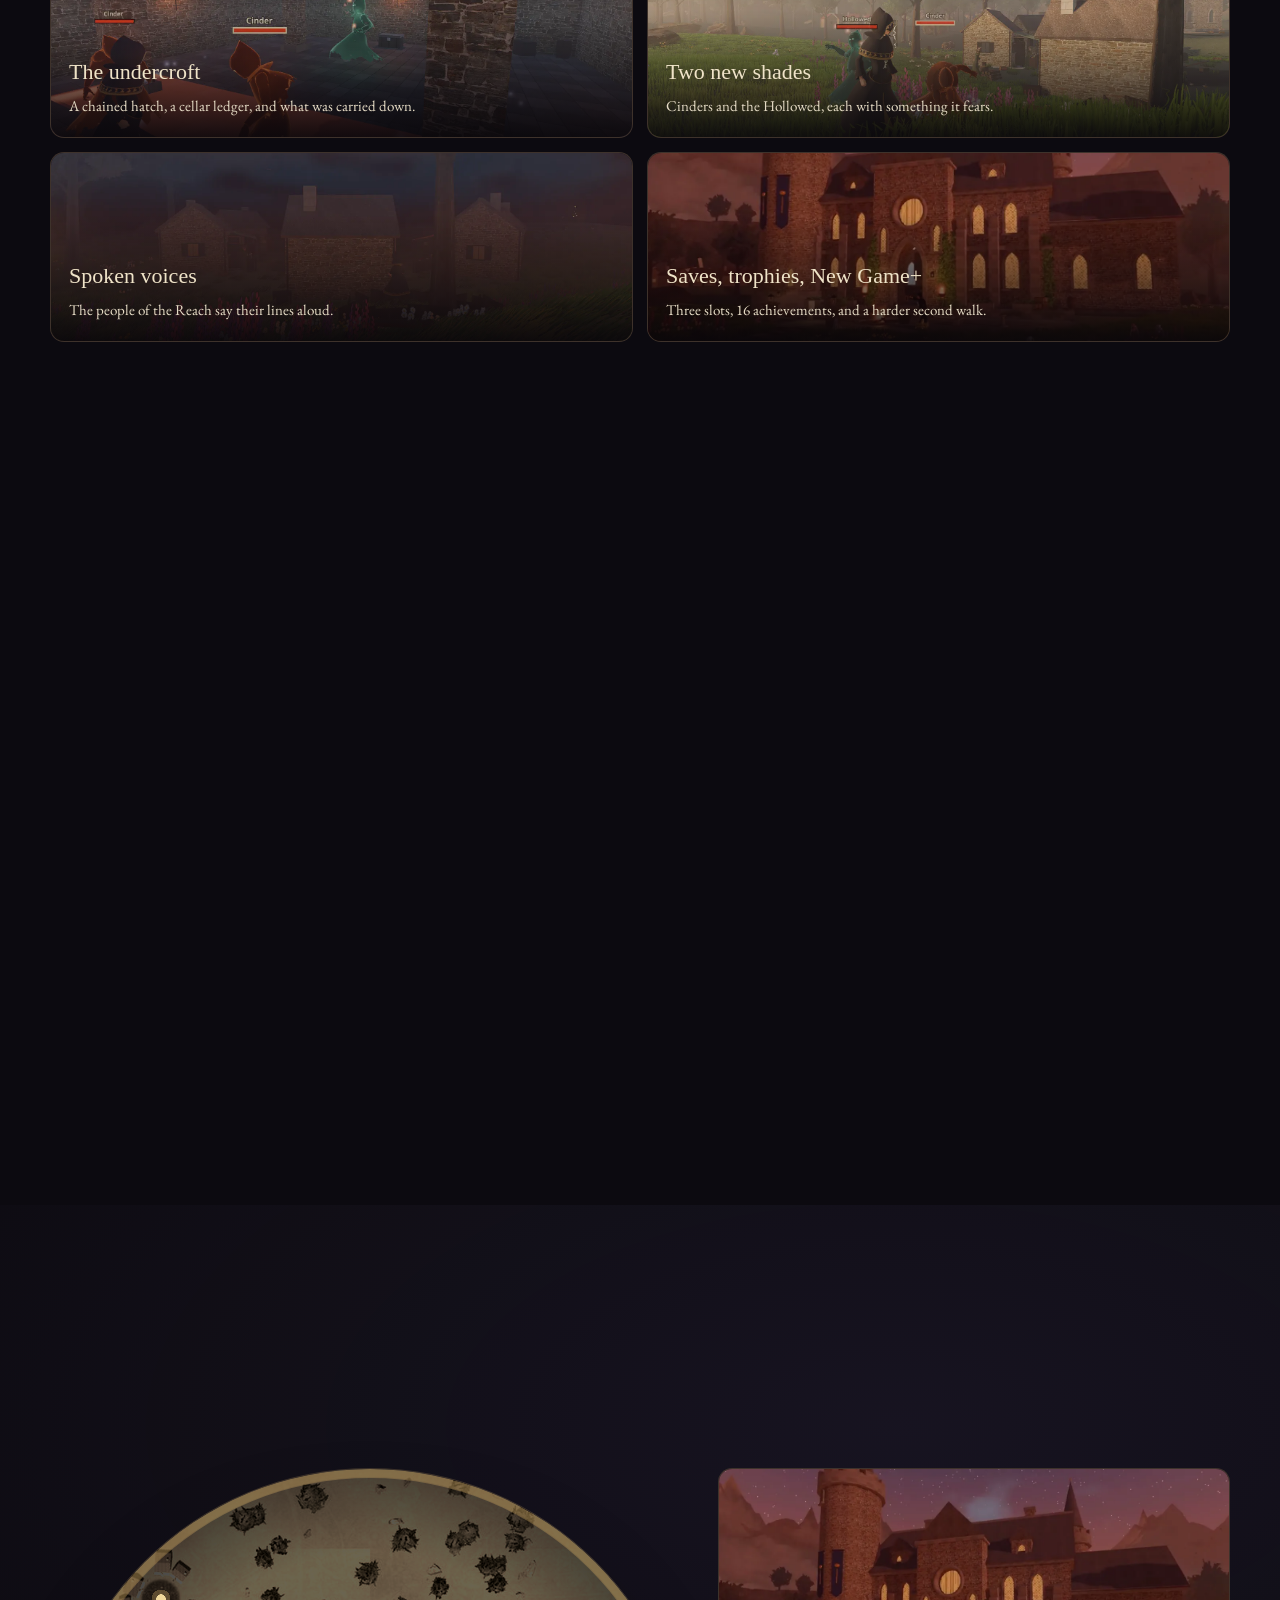
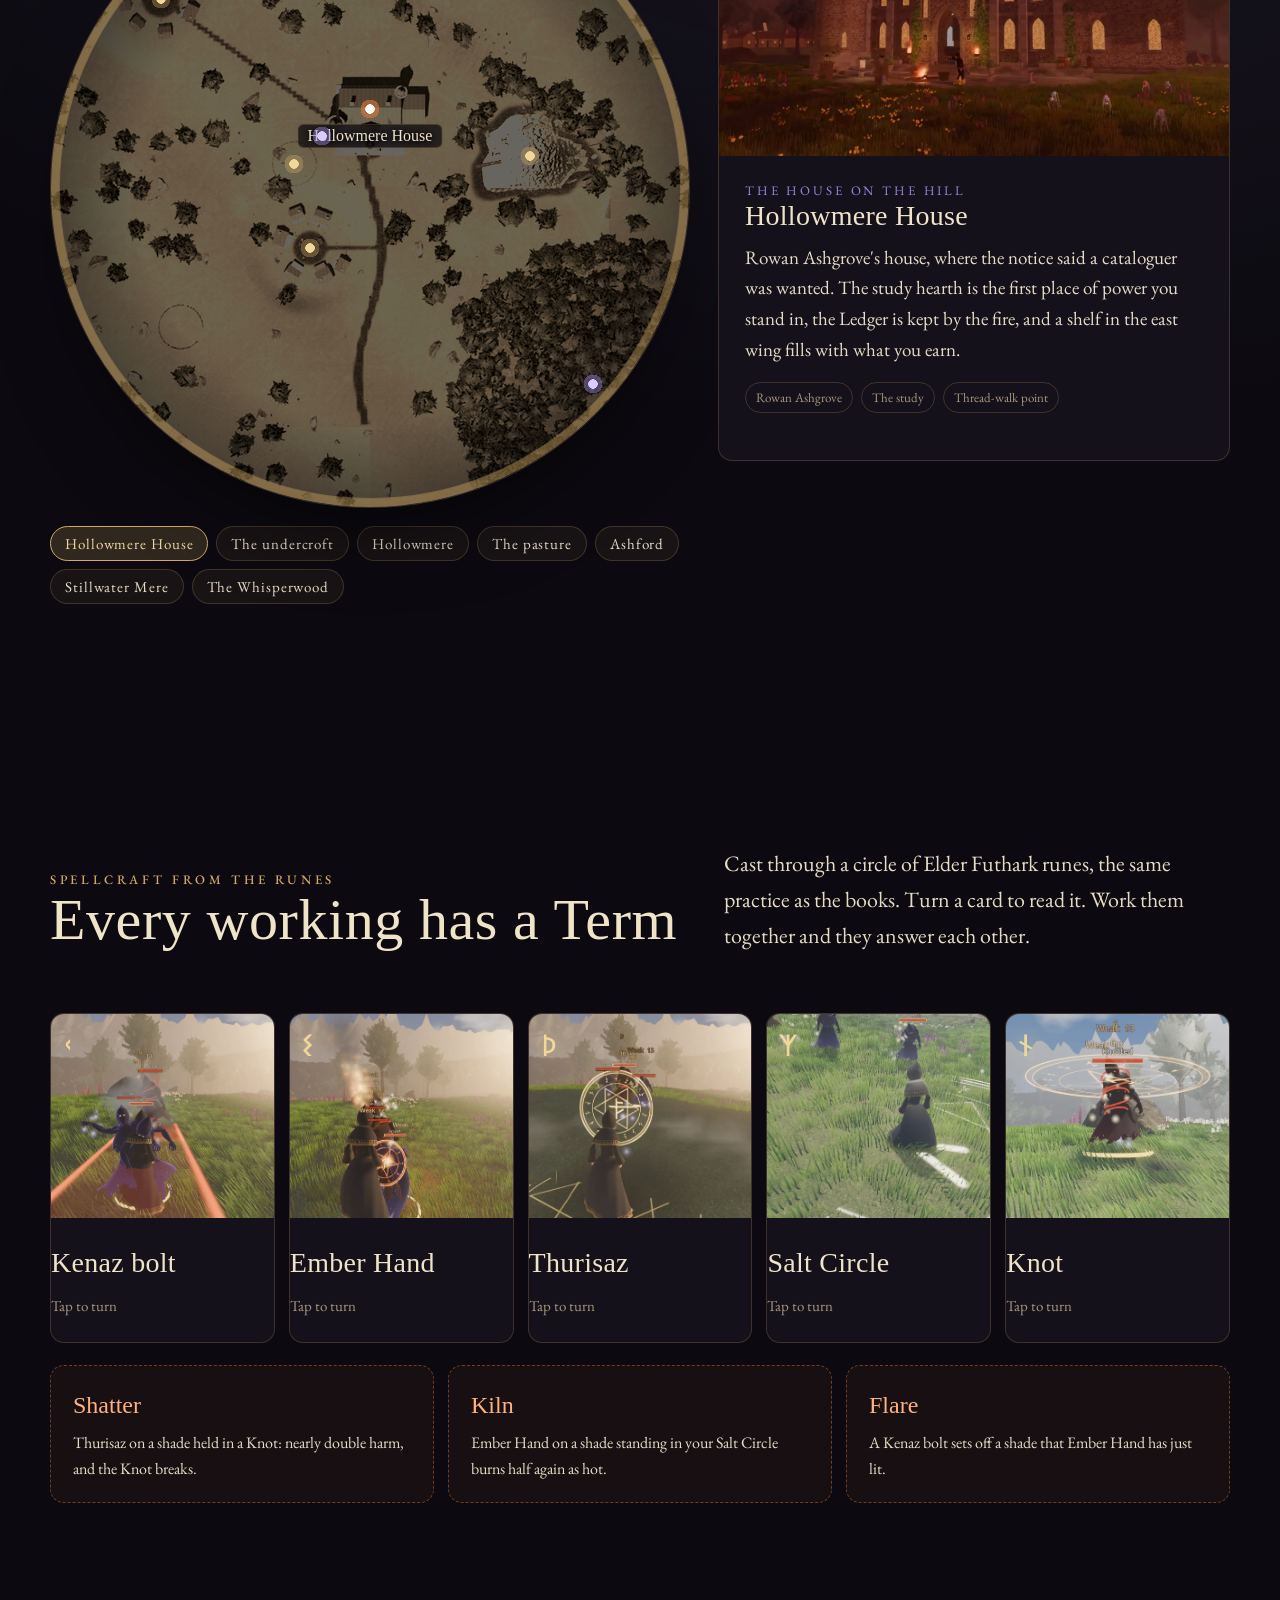
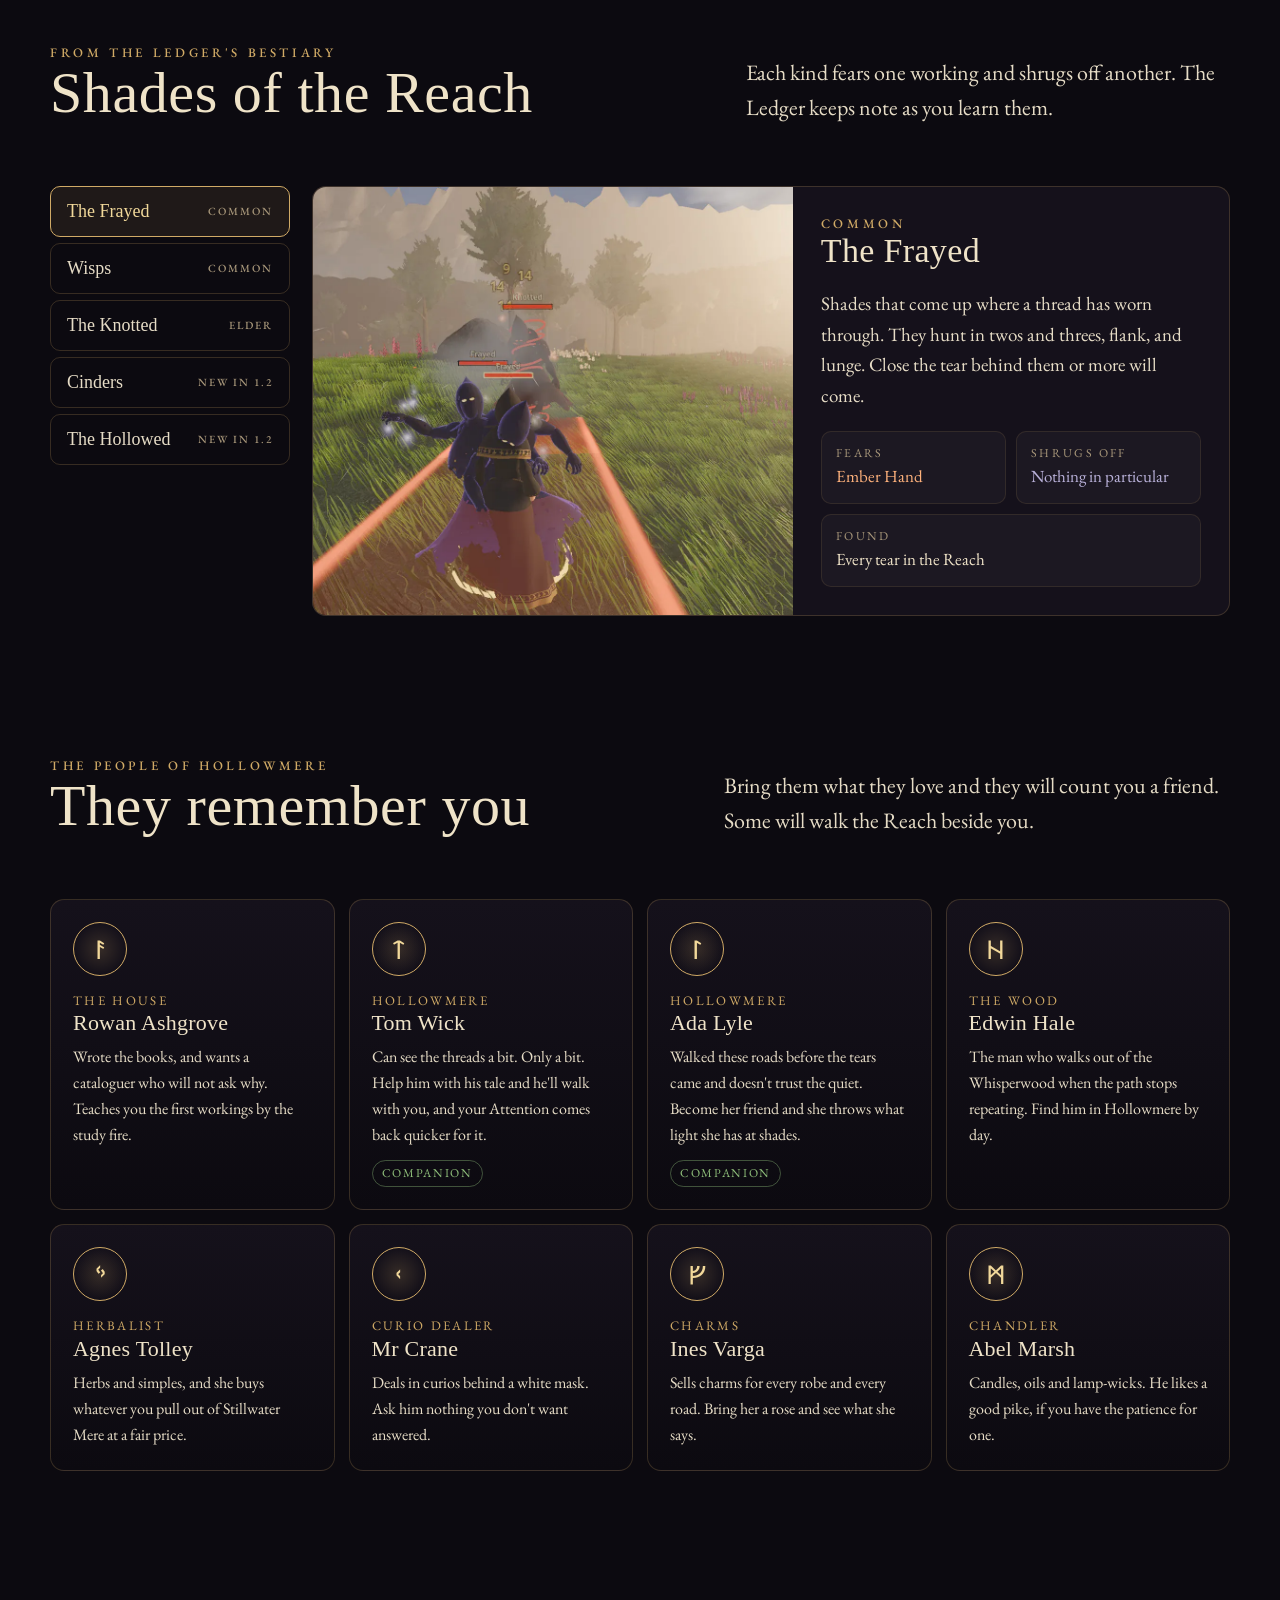
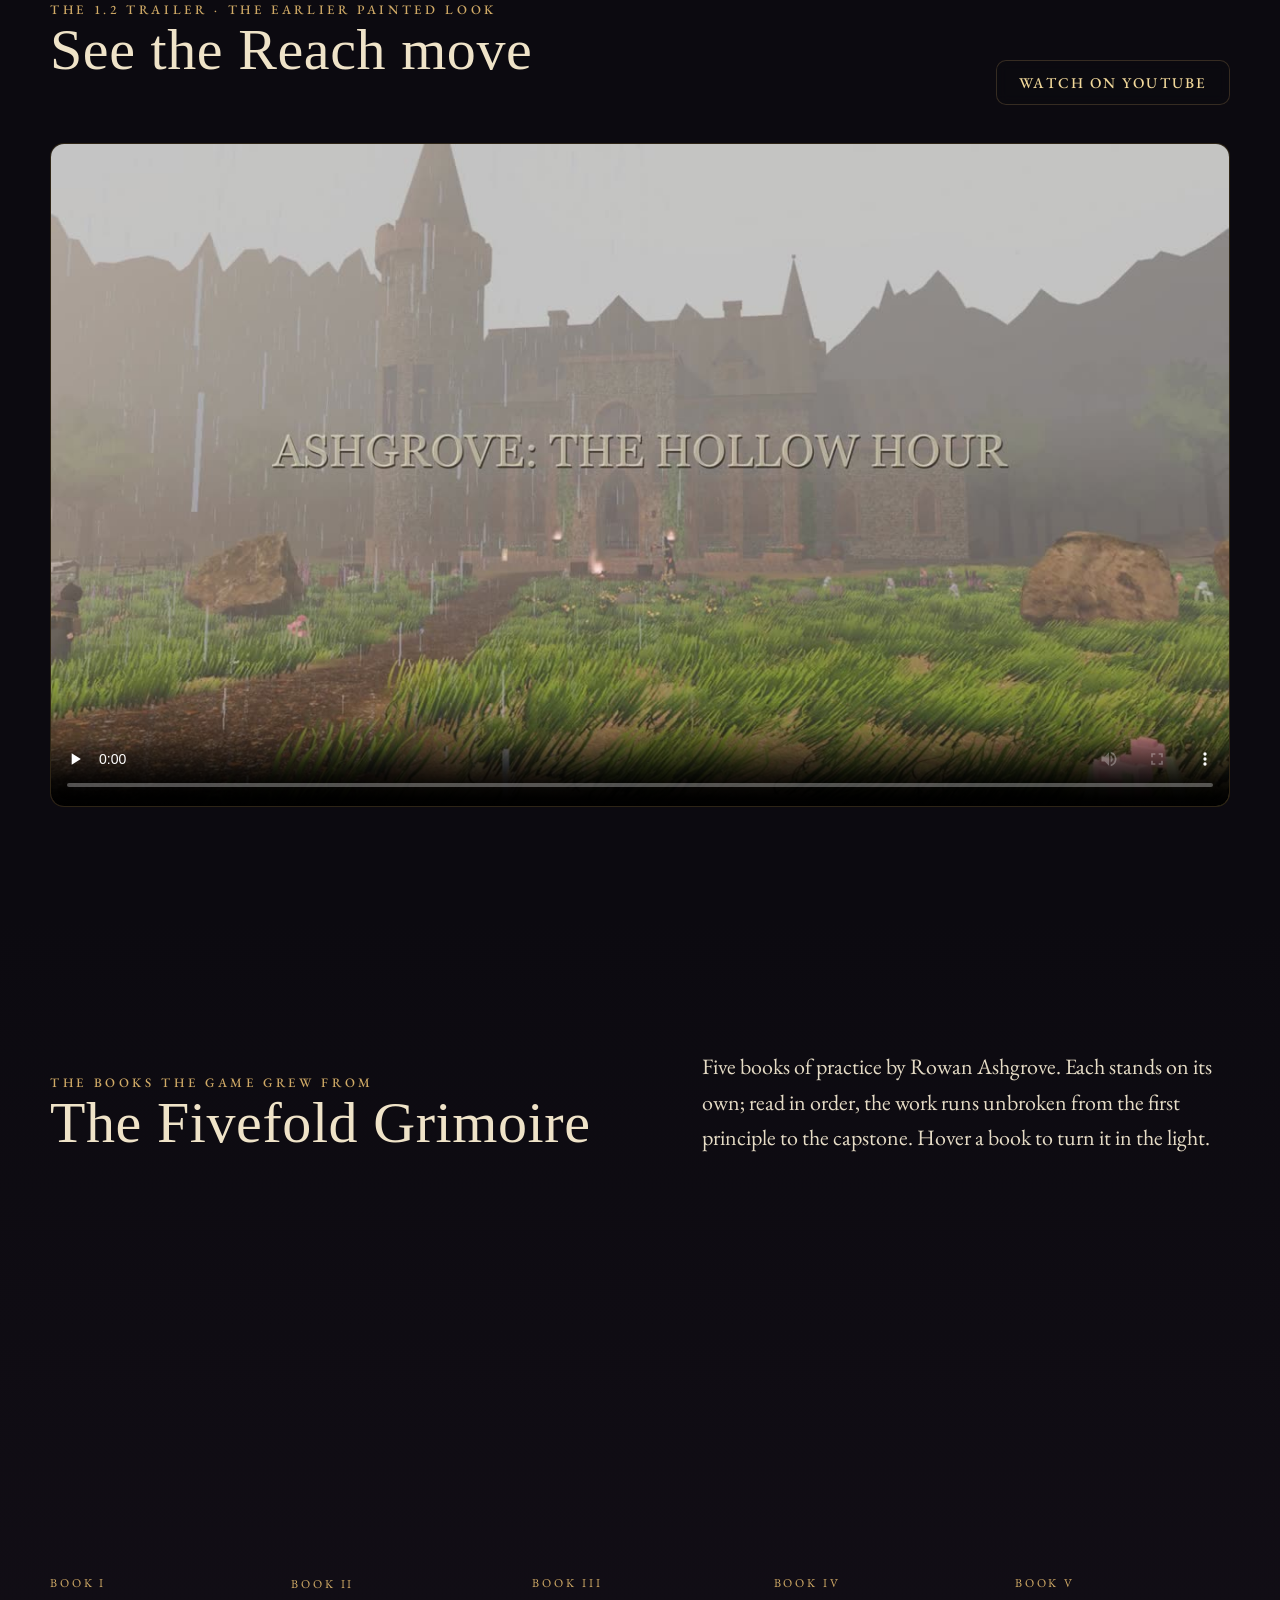
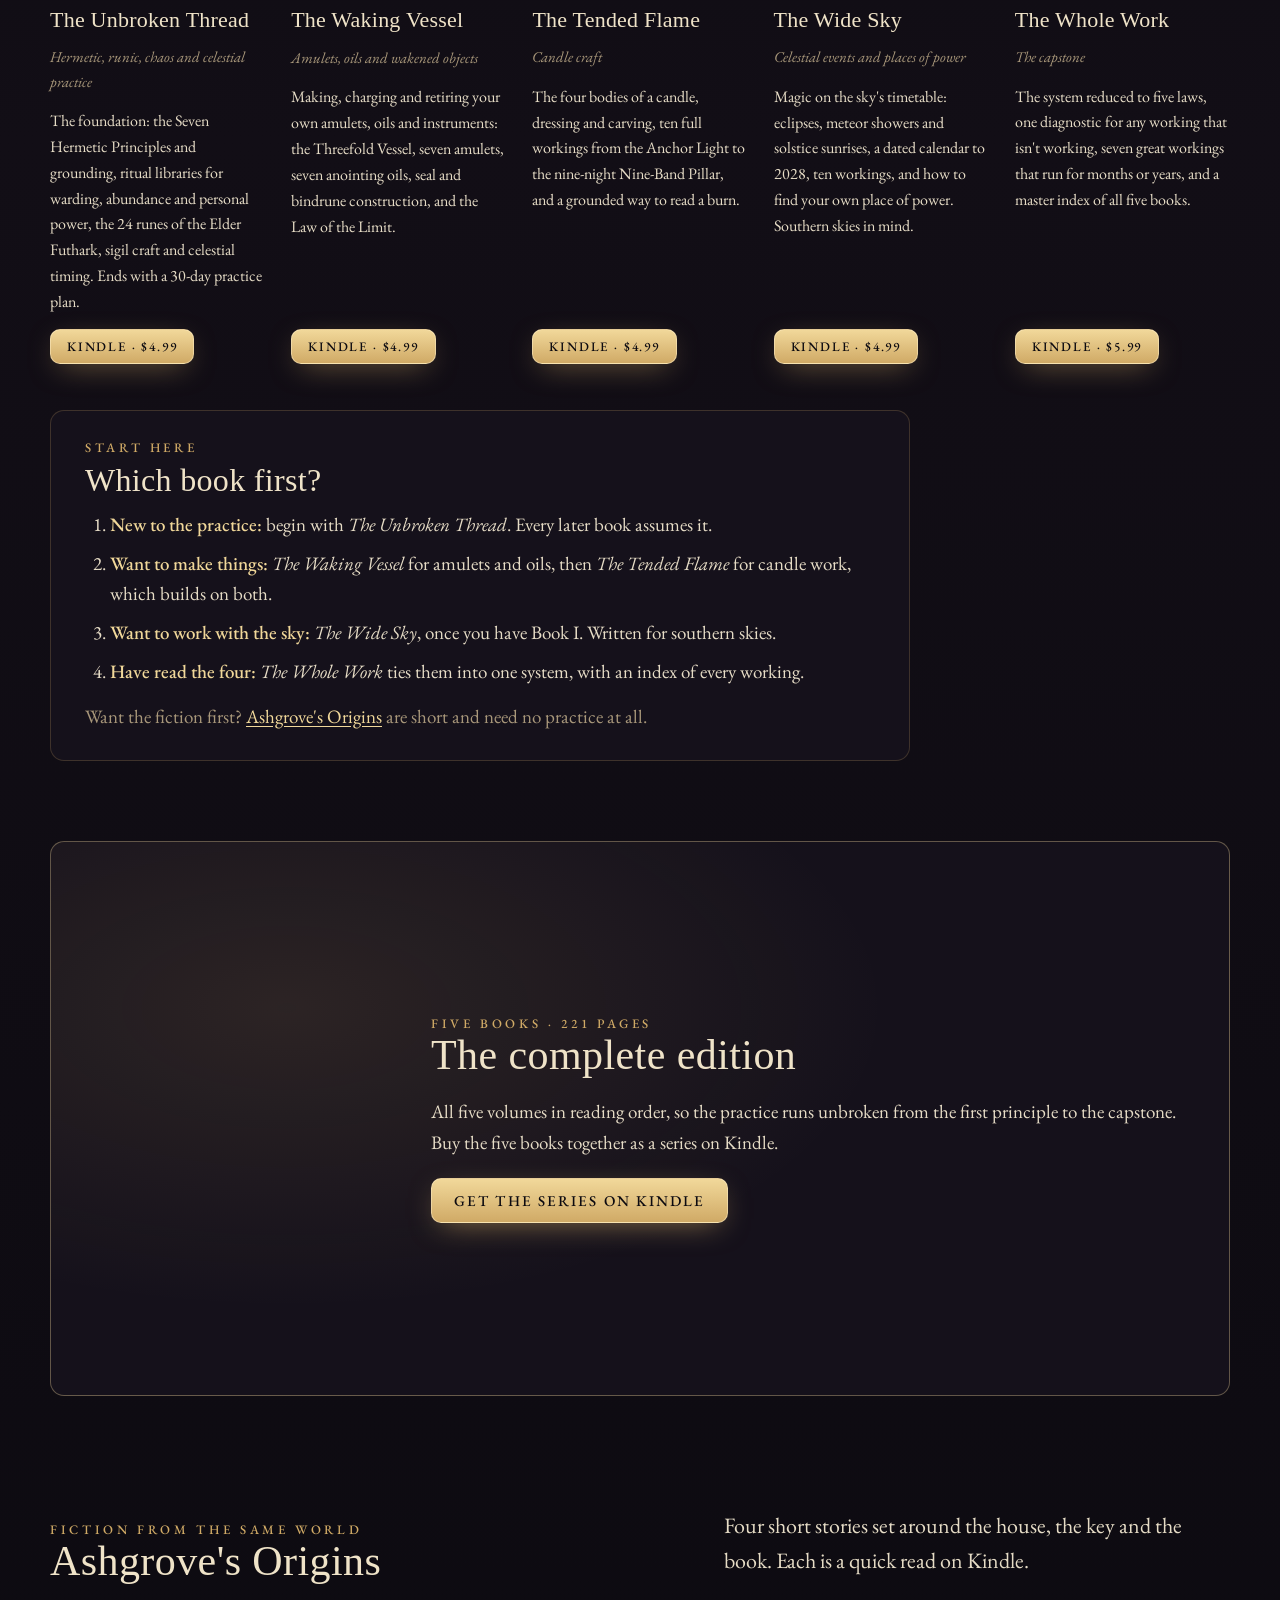
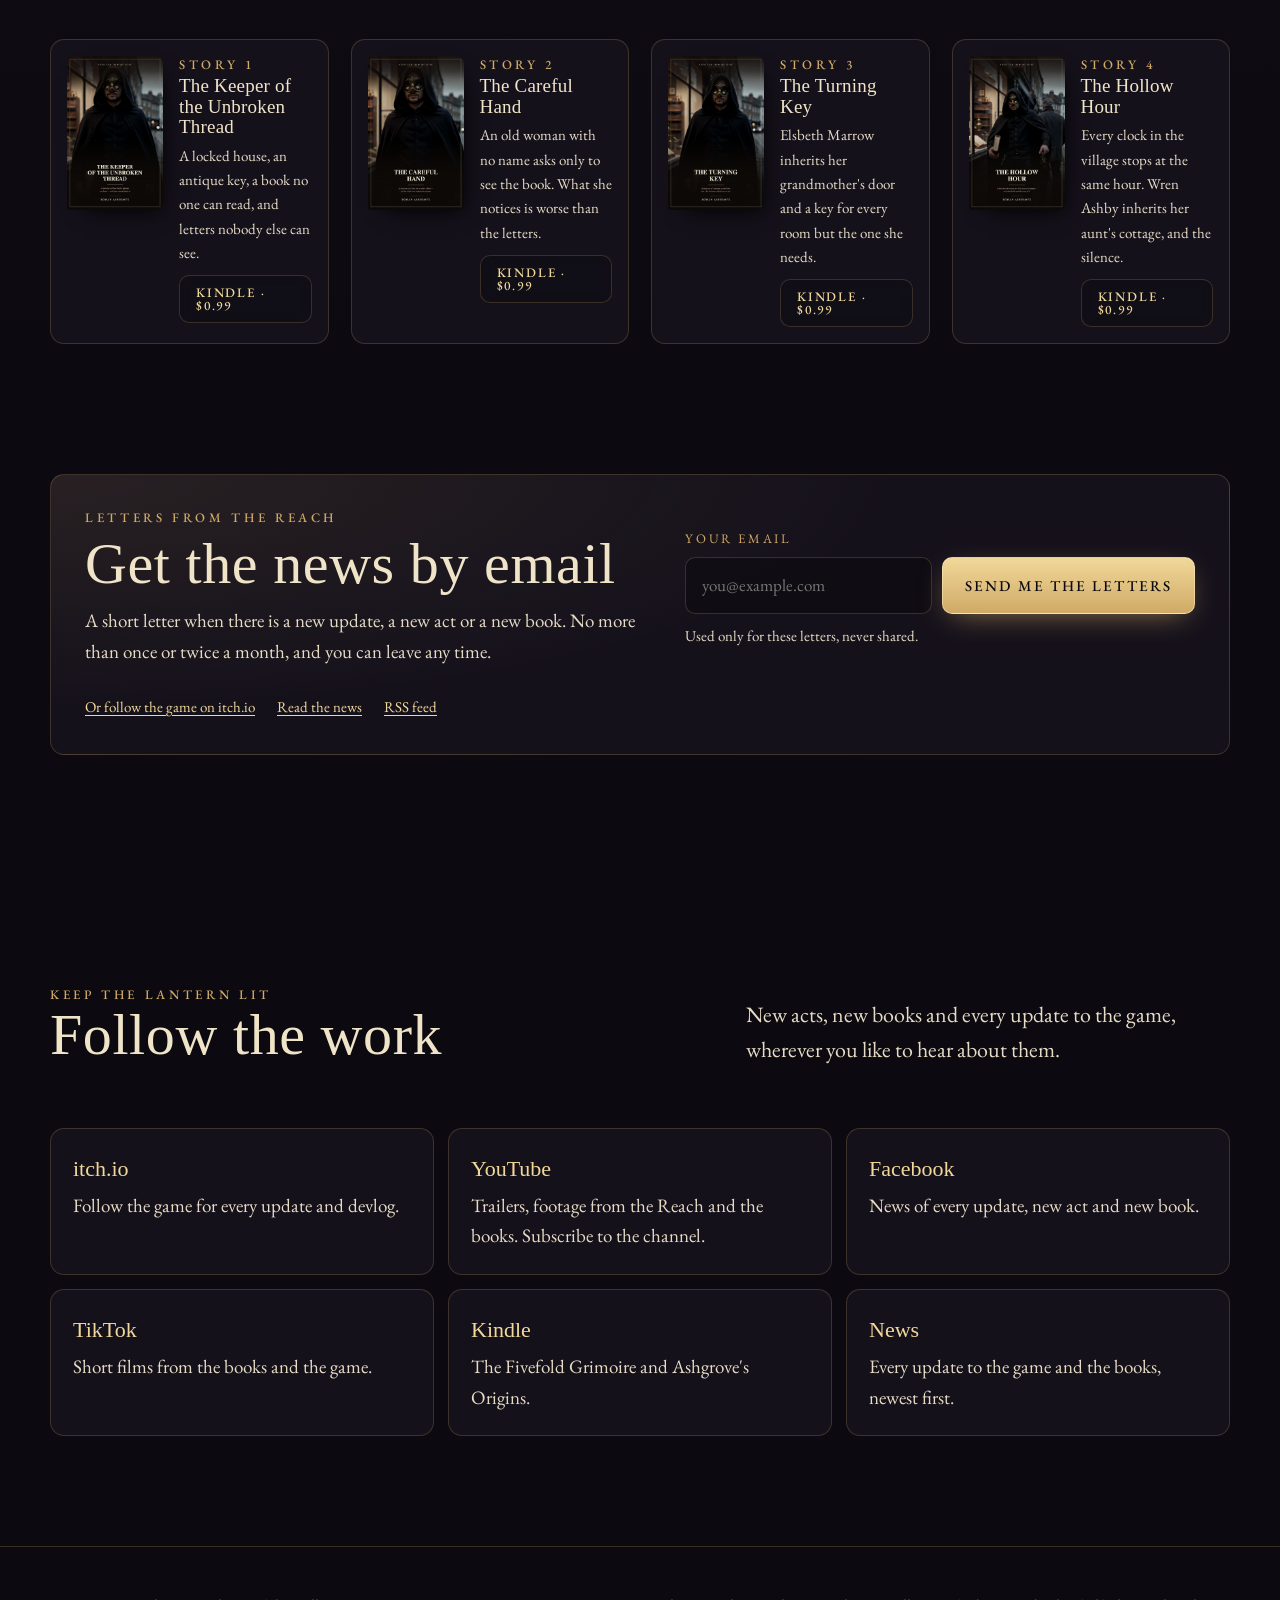
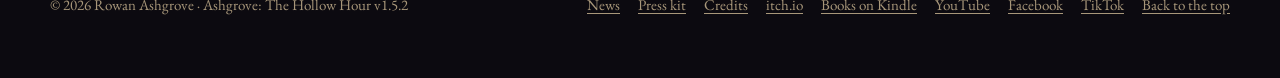
==== commit acdf04a4: "Version 1.5.2: the master's robe from the key art, in five ranks (news post, feed, version, press ki" ====
--- a/index.html
+++ b/index.html
@@ -24,7 +24,7 @@
 <script>if(!/[?&]static/.test(location.search))document.documentElement.classList.add("js")</script>
 <script type="application/ld+json">
 {"@context":"https://schema.org","@graph":[
- {"@type":"VideoGame","name":"Ashgrove: The Hollow Hour","url":"https://rowanashgrove.itch.io/ashgrove-the-hollow-hour","author":{"@type":"Person","name":"Rowan Ashgrove"},"gamePlatform":["Windows","Android"],"genre":["Action RPG","Fantasy"],"softwareVersion":"1.5.1","offers":[{"@type":"Offer","name":"Free demo","price":"0","priceCurrency":"ZAR"},{"@type":"Offer","name":"Full game","price":"20","priceCurrency":"ZAR"}]},
+ {"@type":"VideoGame","name":"Ashgrove: The Hollow Hour","url":"https://rowanashgrove.itch.io/ashgrove-the-hollow-hour","author":{"@type":"Person","name":"Rowan Ashgrove"},"gamePlatform":["Windows","Android"],"genre":["Action RPG","Fantasy"],"softwareVersion":"1.5.2","offers":[{"@type":"Offer","name":"Free demo","price":"0","priceCurrency":"ZAR"},{"@type":"Offer","name":"Full game","price":"20","priceCurrency":"ZAR"}]},
  {"@type":"VideoObject","name":"Ashgrove: The Hollow Hour · promo reel","description":"A 23-second look at version 1.4.5: the new character creator, the high moor, magic and Hollowmere House.","thumbnailUrl":"https://rowanashgrove.github.io/media/reel-1.4.5-poster.jpg","uploadDate":"2026-11-25","contentUrl":"https://rowanashgrove.github.io/media/reel-1.4.5.mp4"},
  {"@type":"BookSeries","name":"The Fivefold Grimoire","author":{"@type":"Person","name":"Rowan Ashgrove"},"url":"https://rowanashgrove.github.io/#books"},
  {"@type":"Person","name":"Rowan Ashgrove","url":"https://rowanashgrove.github.io/","sameAs":["https://www.youtube.com/@rowanashgrovegrimoire","https://www.facebook.com/profile.php?id=61593973516886","https://www.tiktok.com/@rowanashgrove","https://rowanashgrove.itch.io/"]}
@@ -315,7 +315,7 @@
 
 <footer>
   <div class="wrap">
-    <span>© 2026 Rowan Ashgrove · Ashgrove: The Hollow Hour v1.5.1</span>
+    <span>© 2026 Rowan Ashgrove · Ashgrove: The Hollow Hour v1.5.2</span>
     <nav aria-label="Footer"><a href="news.html">News</a><a href="presskit.html">Press kit</a><a href="credits.html">Credits</a><a href="https://rowanashgrove.itch.io/ashgrove-the-hollow-hour">itch.io</a><a href="#books">Books on Kindle</a><a href="https://www.youtube.com/@rowanashgrovegrimoire">YouTube</a><a href="https://www.facebook.com/profile.php?id=61593973516886">Facebook</a><a href="https://www.tiktok.com/@rowanashgrove">TikTok</a><a href="#top">Back to the top</a></nav>
   </div>
 </footer>
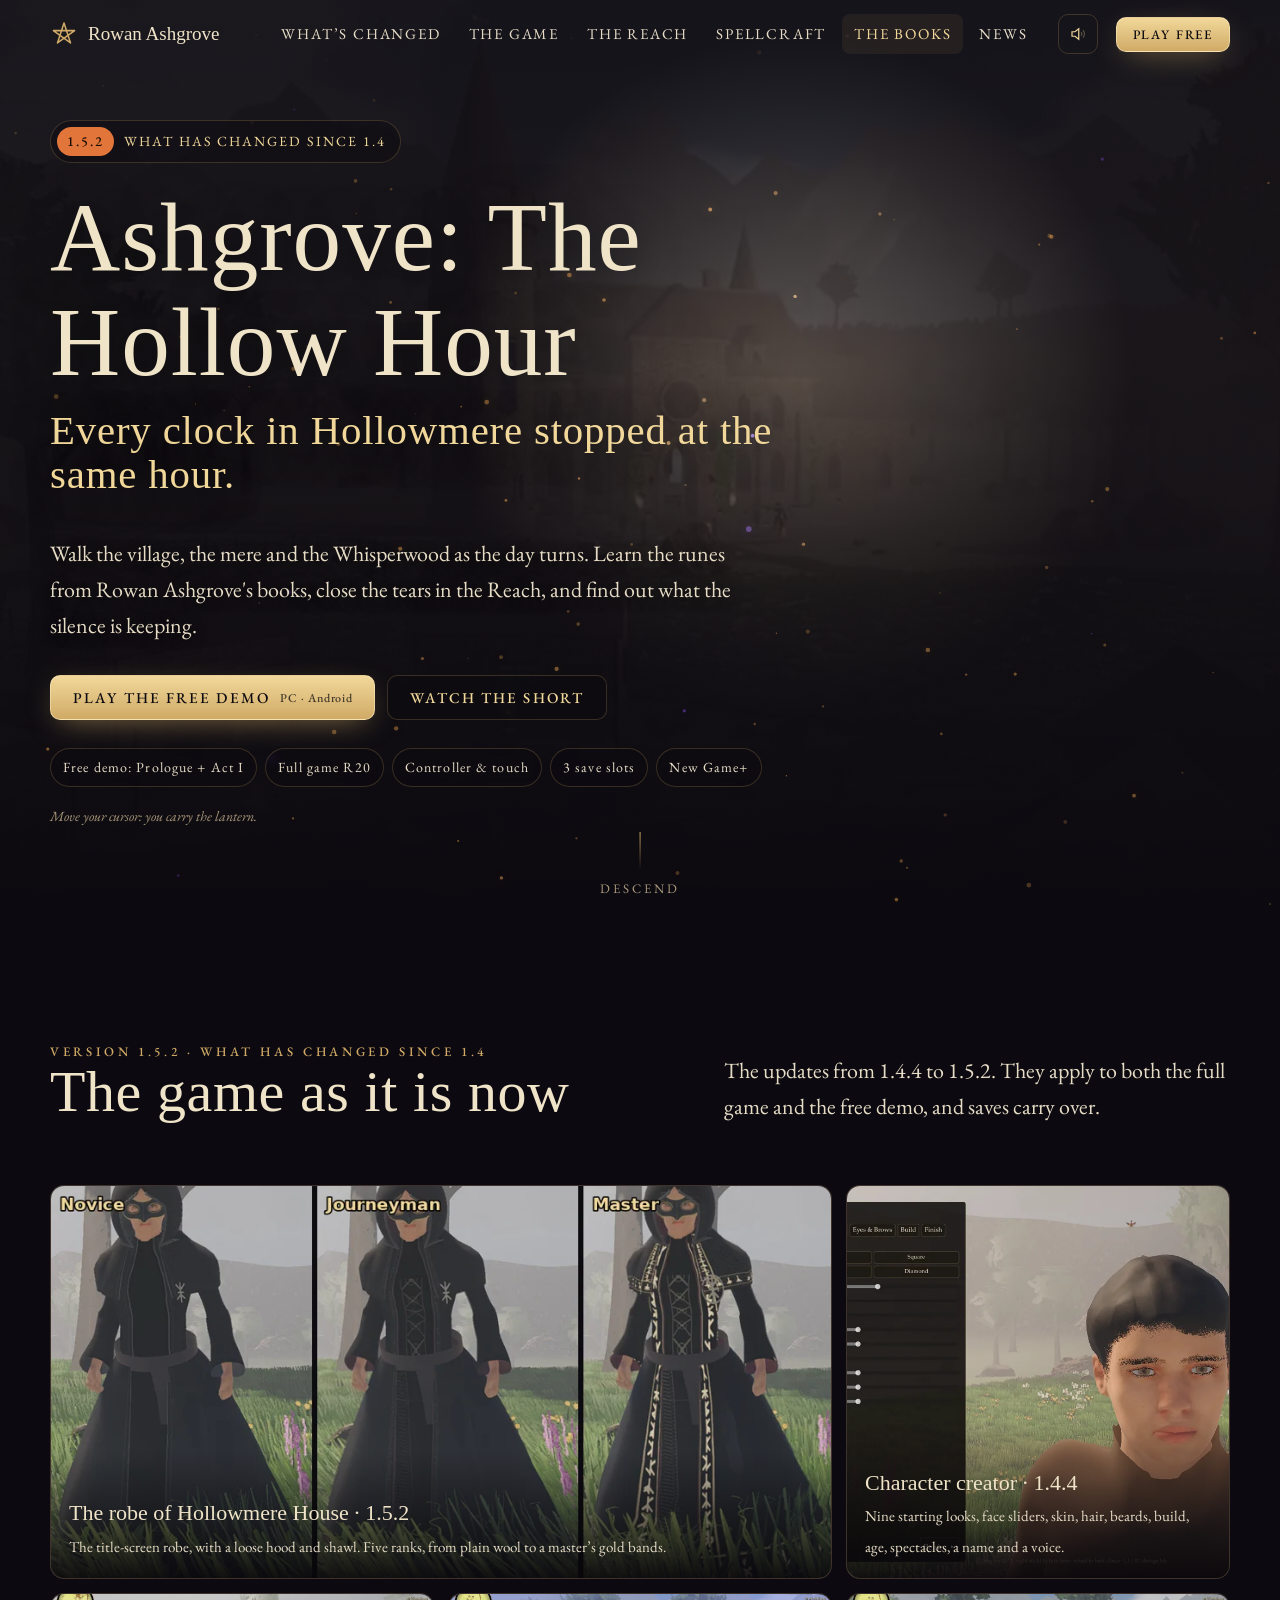
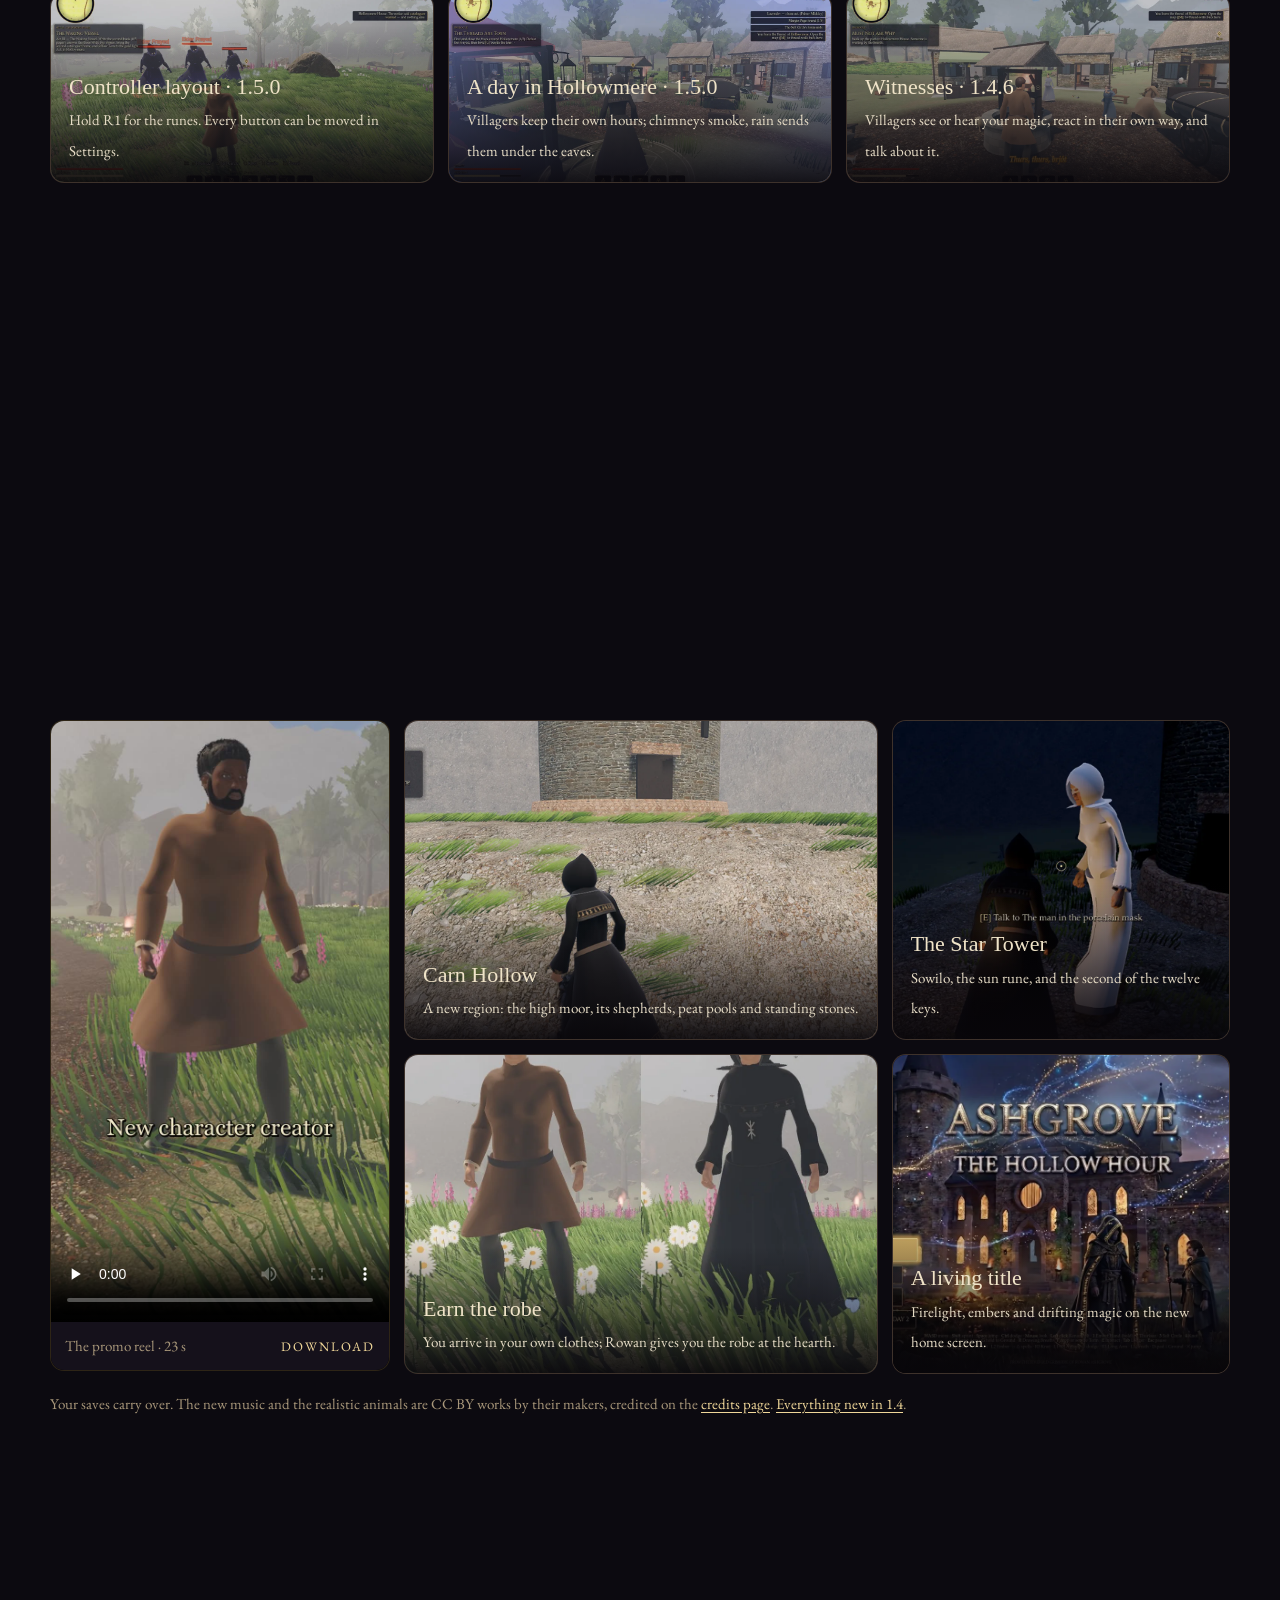
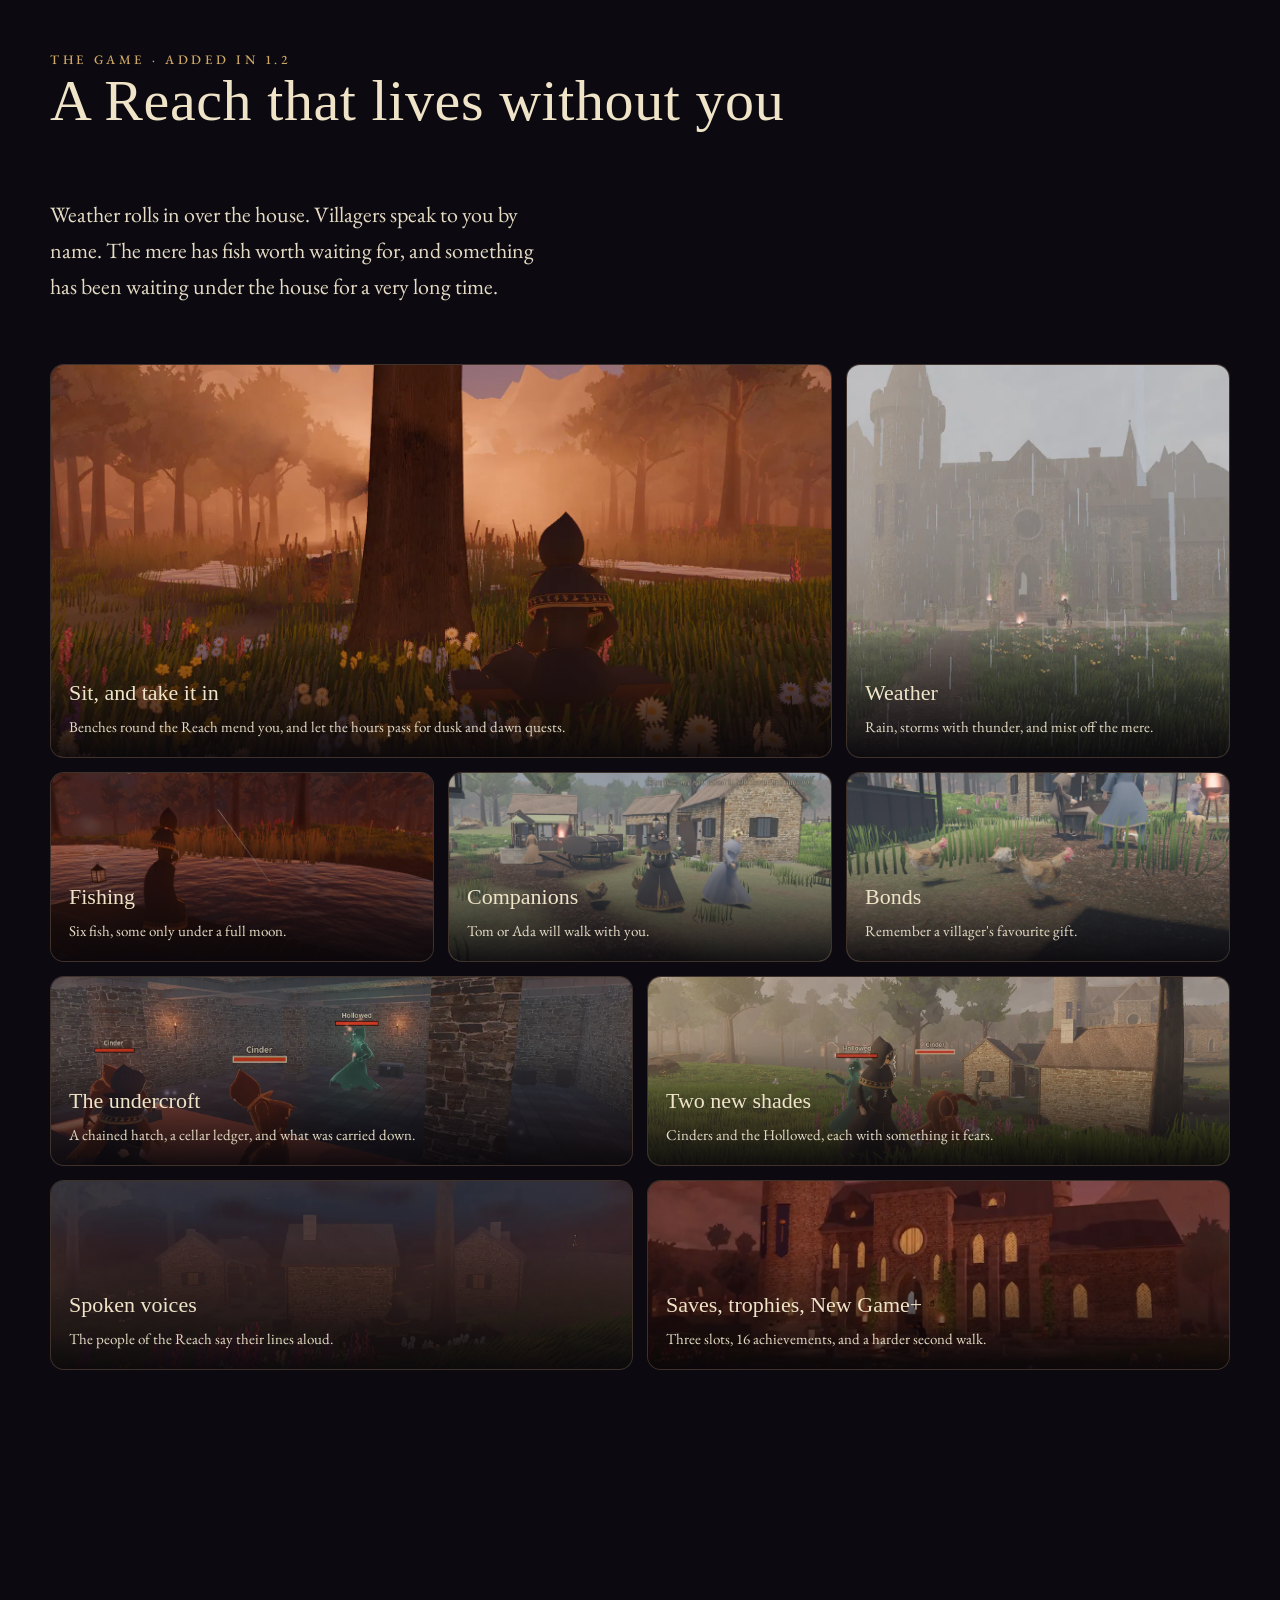
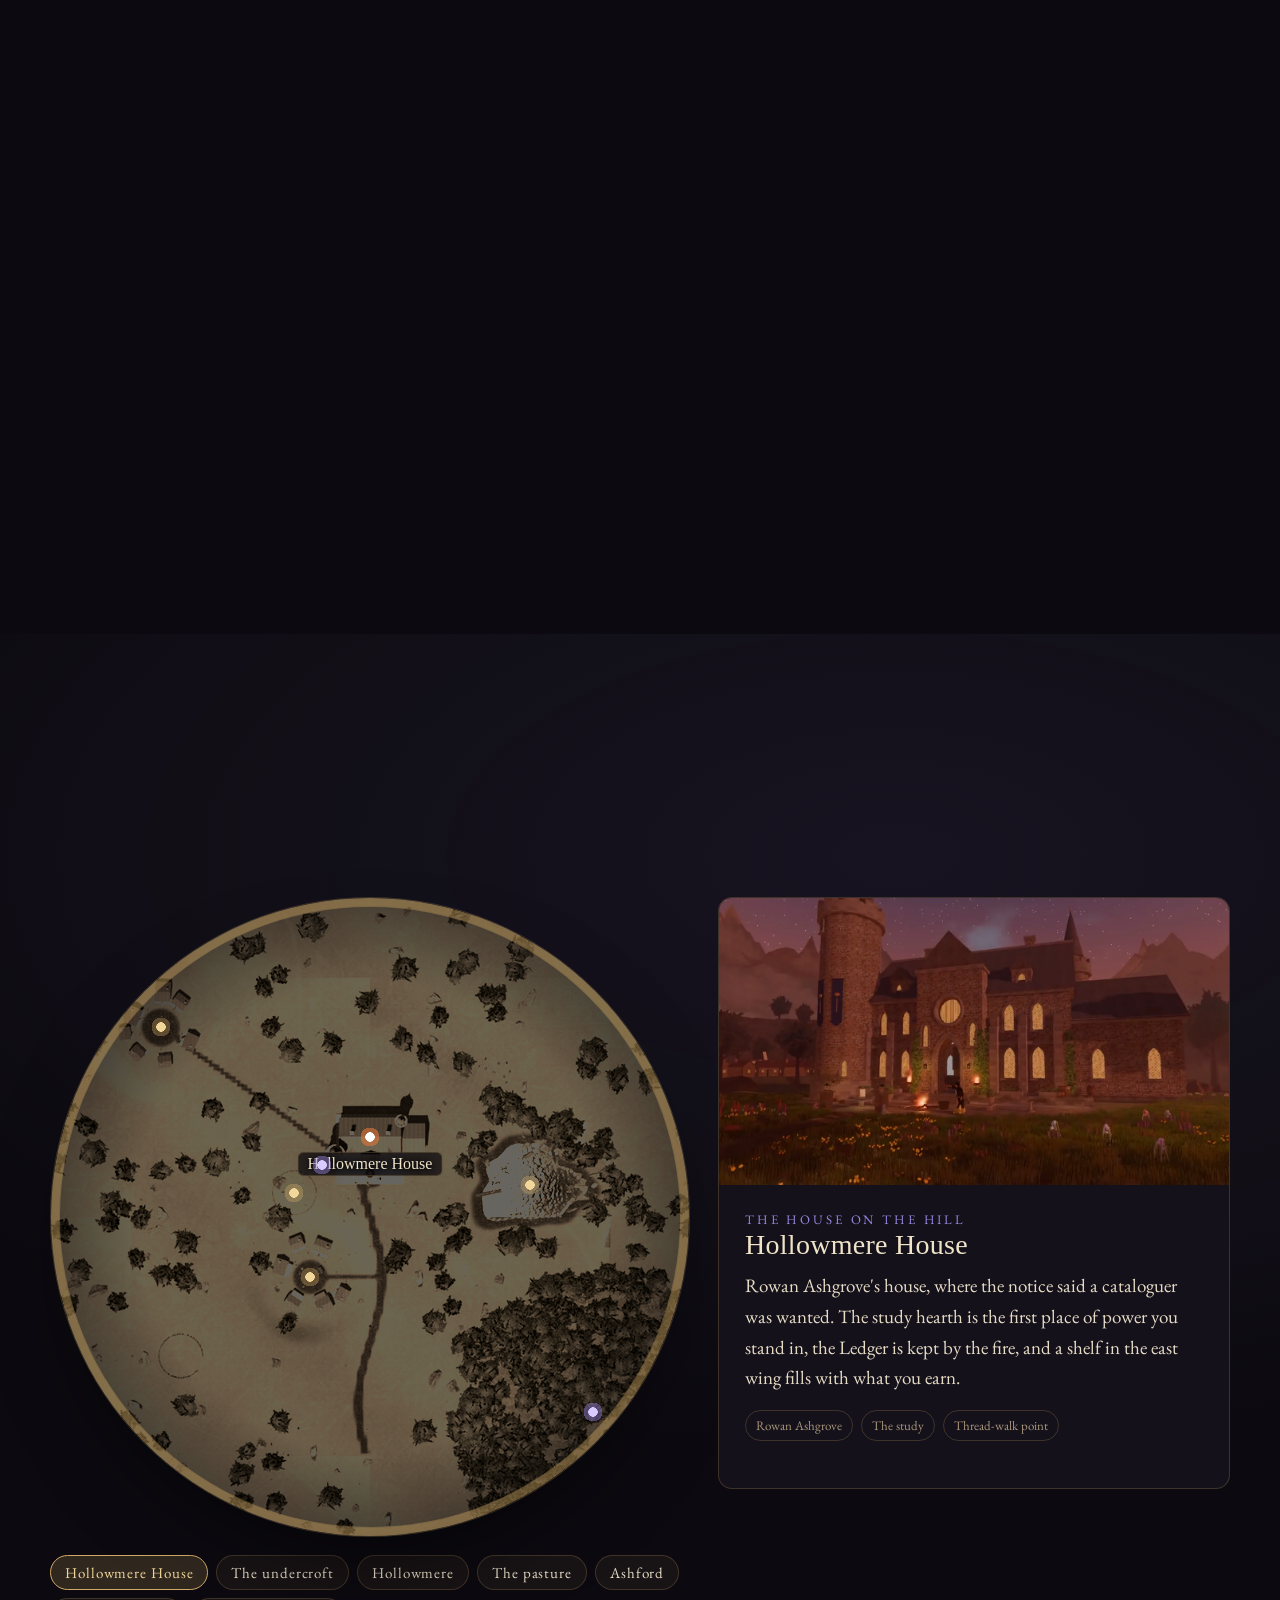
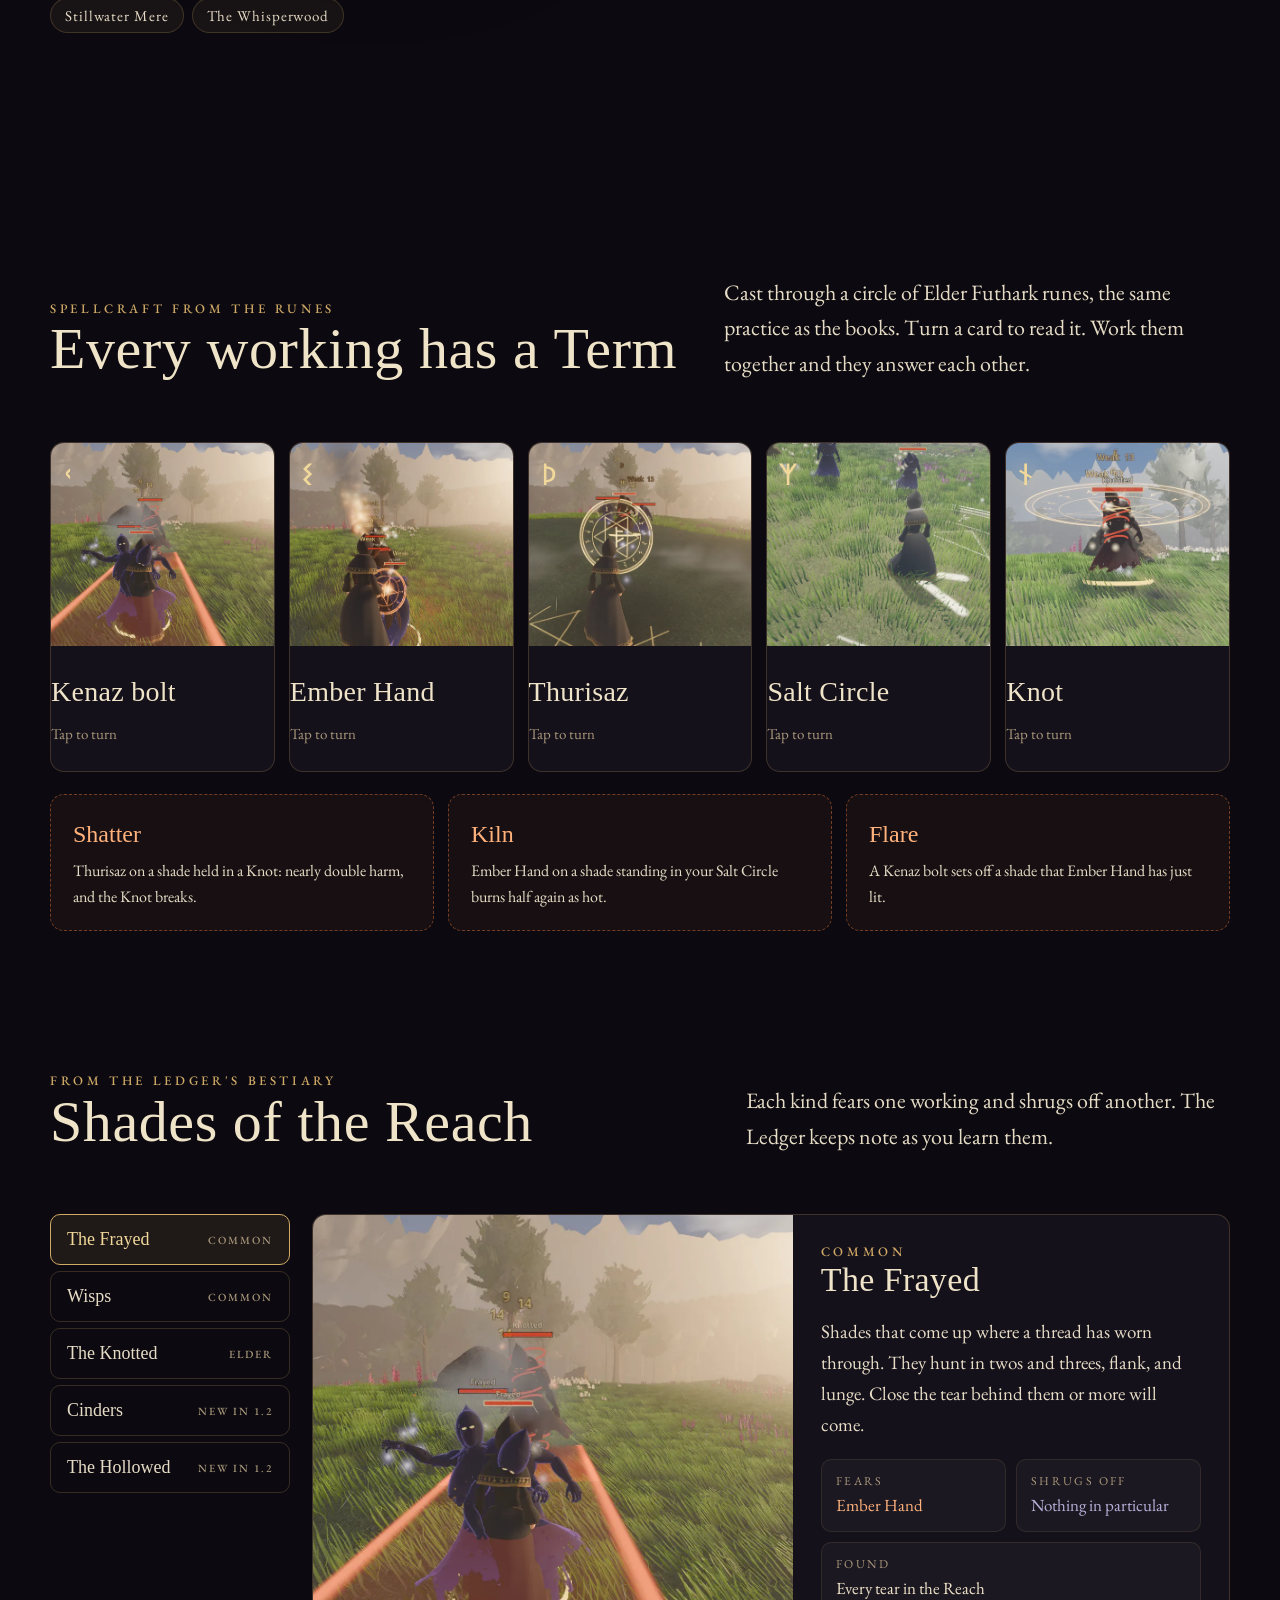
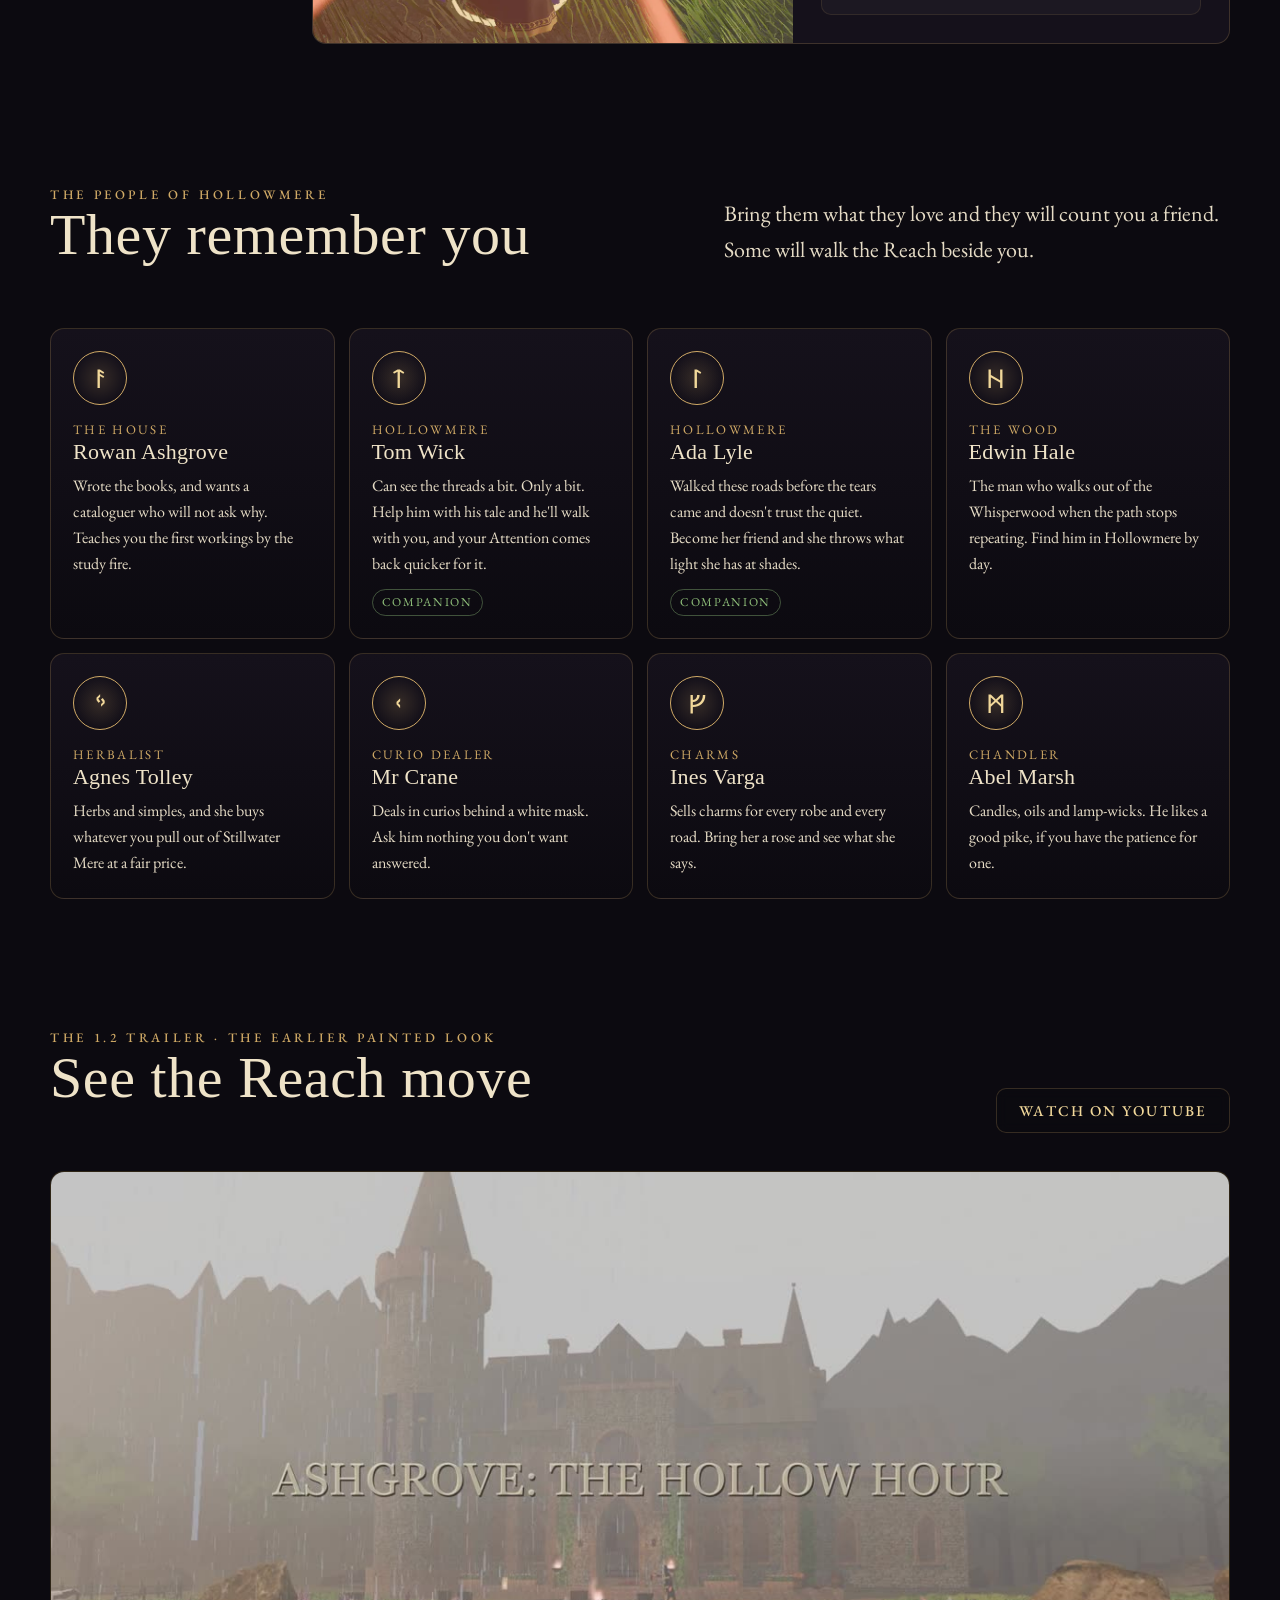
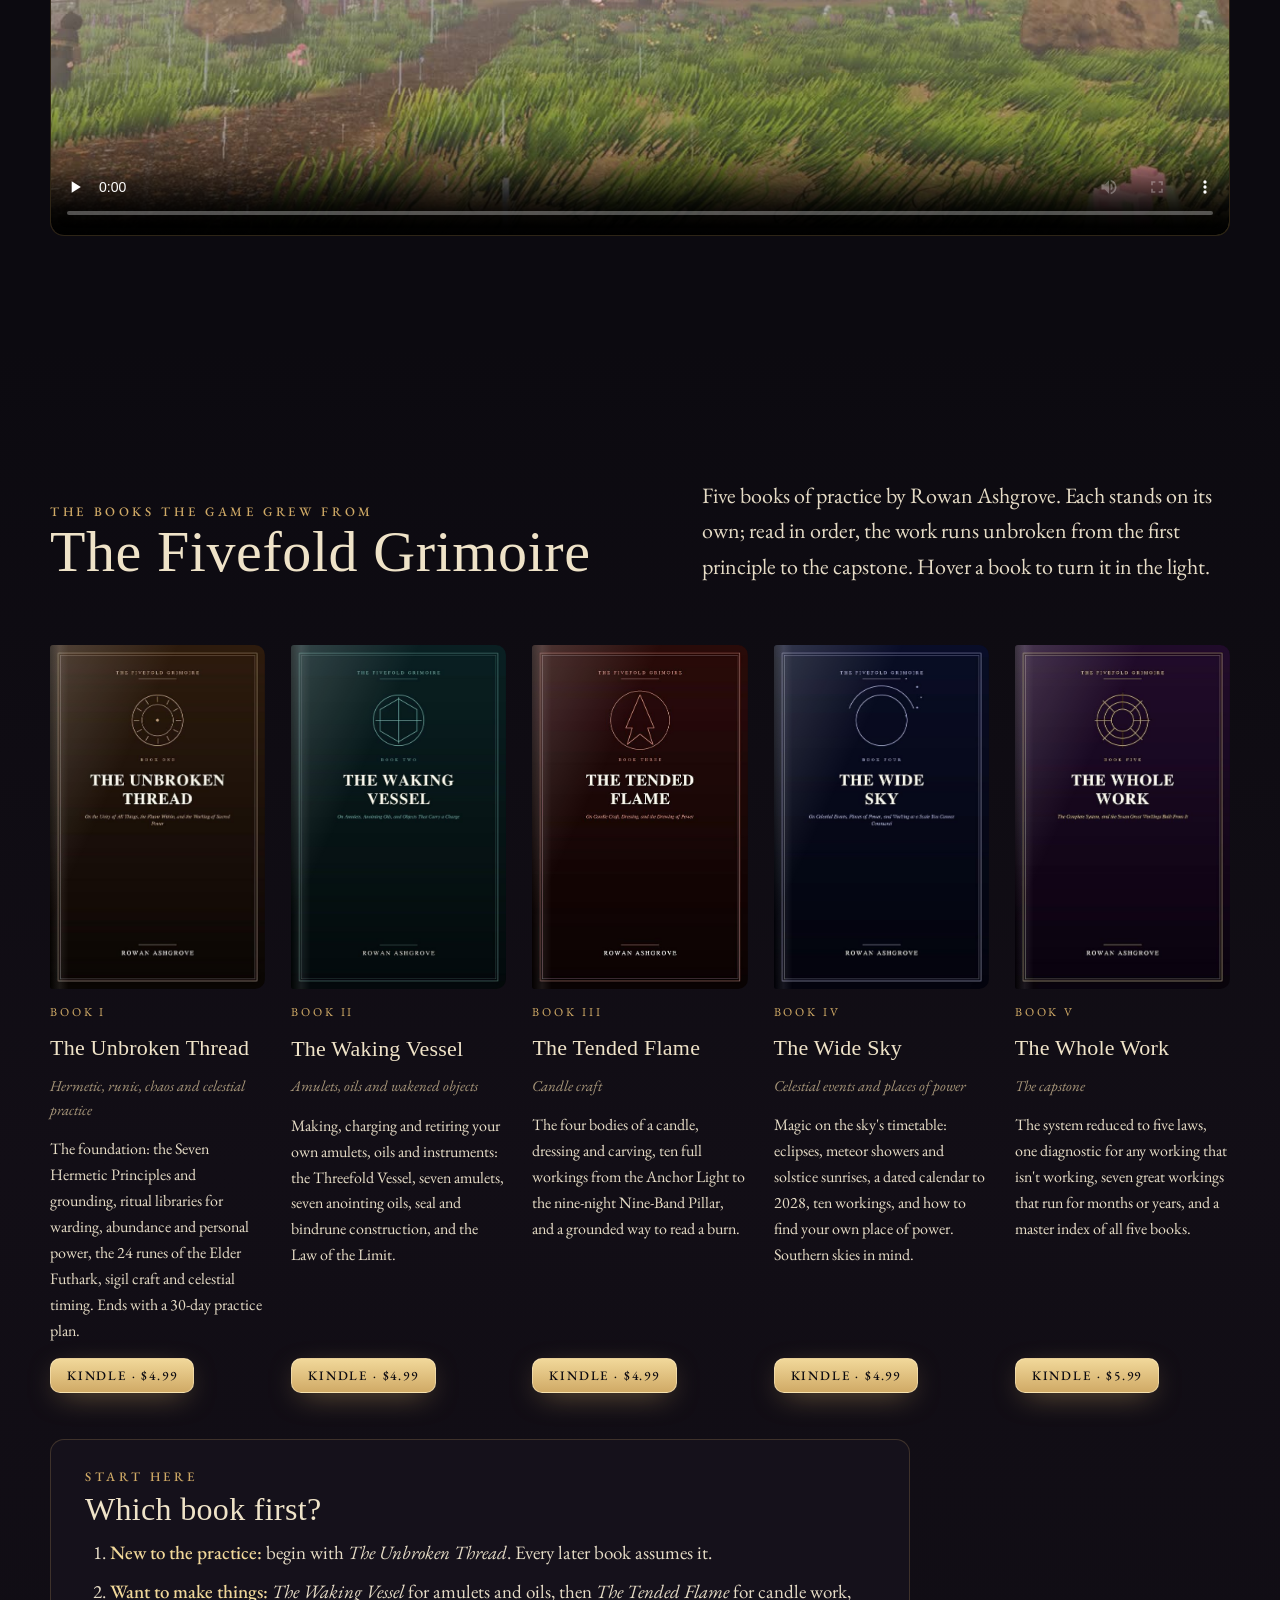
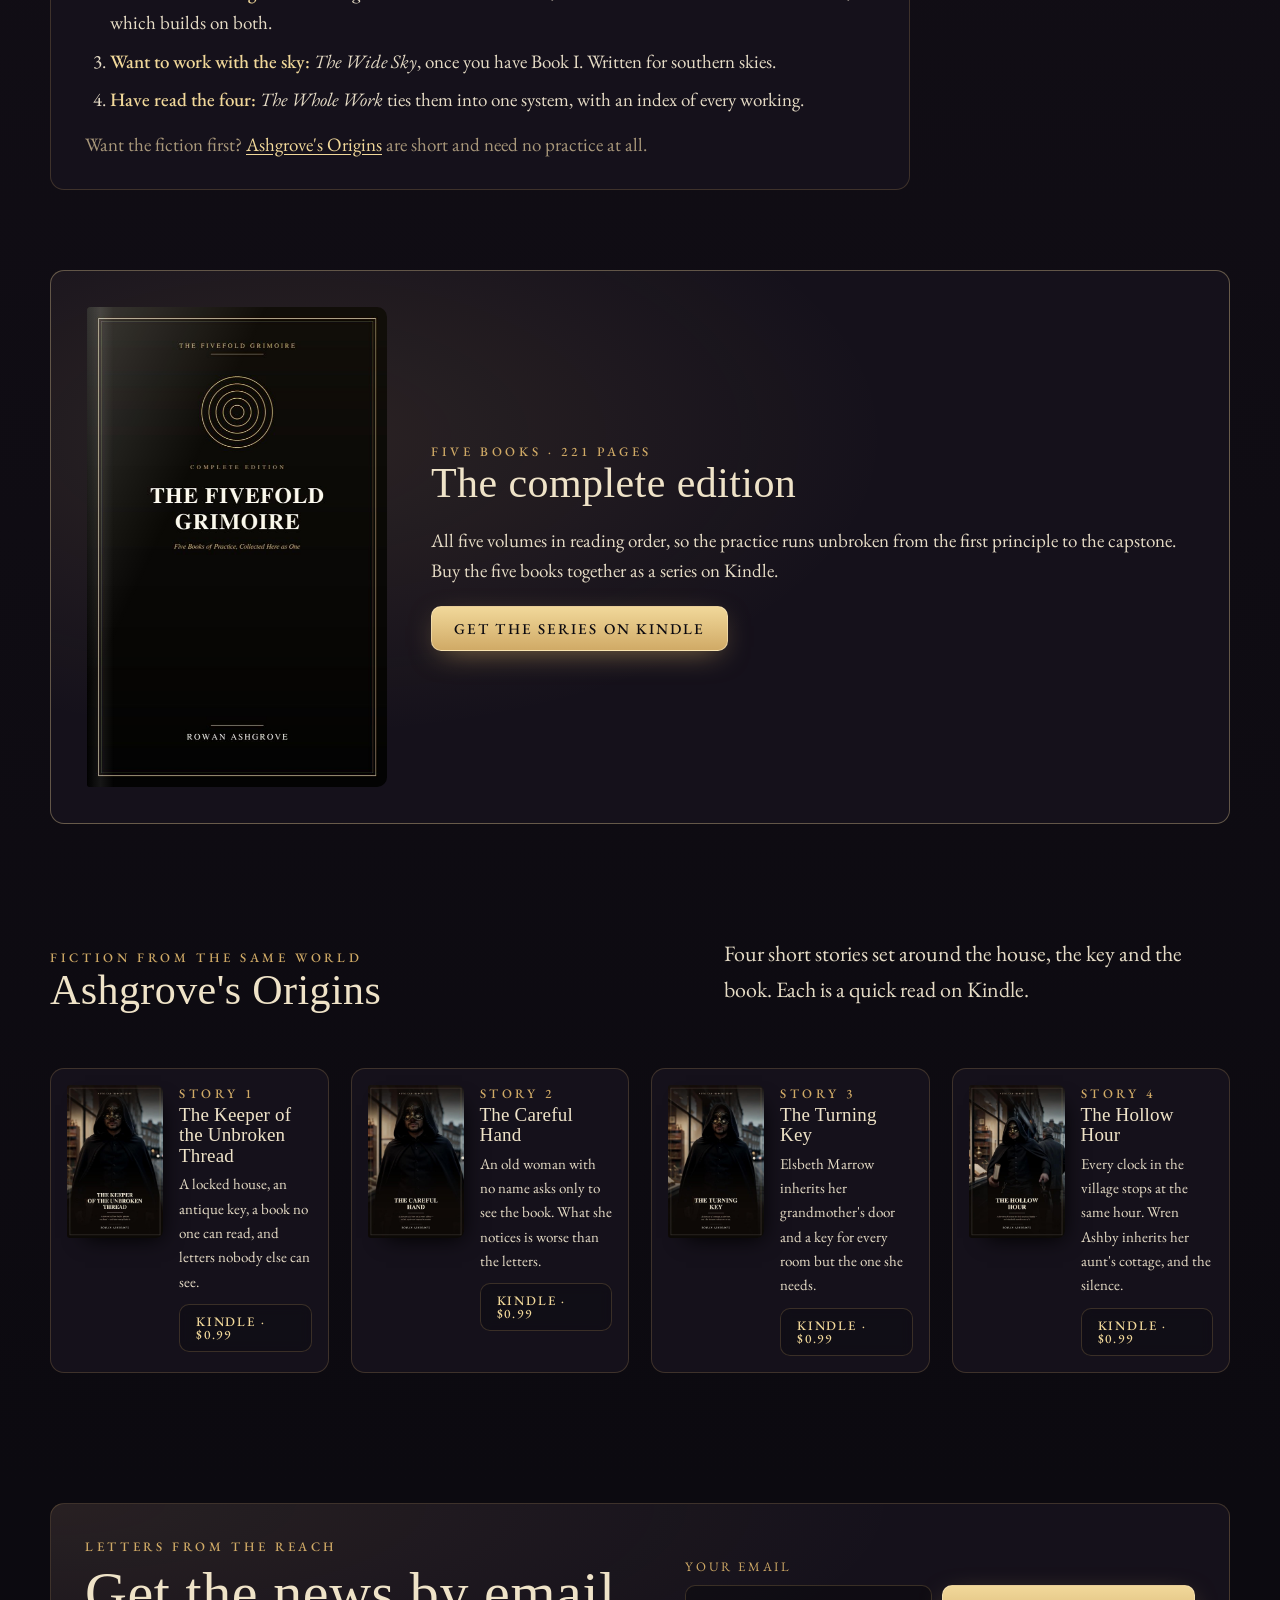
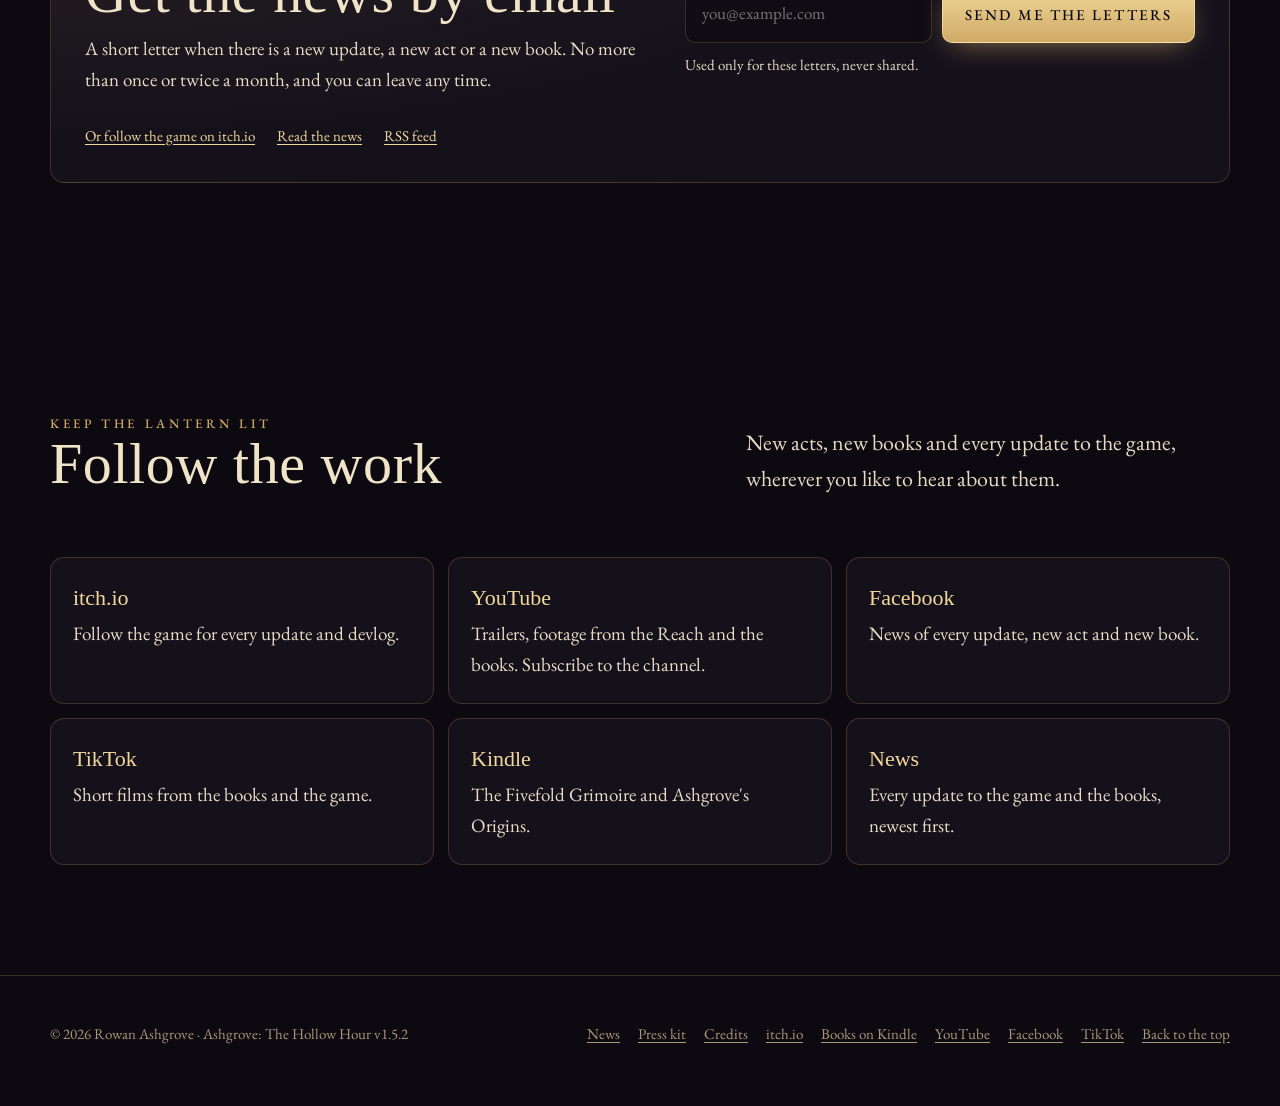
==== commit da7ec531: "Front page: the game as it is now (1.4.4 to 1.5.2), press kit features brought up to date Co-Authore" ====
--- a/index.html
+++ b/index.html
@@ -41,7 +41,7 @@
       Rowan Ashgrove
     </a>
     <nav class="nav" id="nav" aria-label="Sections">
-      <a href="#v13">New in 1.4</a>
+      <a href="#now">What&rsquo;s changed</a>
       <a href="#new">The game</a>
       <a href="#reach">The Reach</a>
       <a href="#spells">Spellcraft</a>
@@ -69,7 +69,7 @@
   <canvas id="embers" aria-hidden="true"></canvas>
   <div class="wrap">
     <div class="inner">
-      <a class="new-pill" href="#v13"><b>New</b> Version 1.4 · Act IV: The Wide Sky</a>
+      <a class="new-pill" href="#now"><b>1.5.2</b> What has changed since 1.4</a>
       <h1 id="heroTitle">Ashgrove: The Hollow Hour<span class="sub">Every clock in Hollowmere stopped at the same hour.</span></h1>
       <p class="lede">Walk the village, the mere and the Whisperwood as the day turns. Learn the runes from Rowan Ashgrove's books, close the tears in the Reach, and find out what the silence is keeping.</p>
       <div class="ctas">
@@ -85,11 +85,29 @@
   <a class="scroll-cue" href="#v13" aria-label="Scroll to the game"><i></i>Descend</a>
 </section>
 
+<!-- ============================== since 1.4: the game as it is now ============================== -->
+<section id="now" aria-labelledby="nowTitle">
+  <div class="wrap">
+    <div class="head rise">
+      <div><div class="label">Version 1.5.2 · what has changed since 1.4</div><h2 id="nowTitle">The game as it is now</h2></div>
+      <p class="lede" style="max-width:46ch">The updates from 1.4.4 to 1.5.2. They apply to both the full game and the free demo, and saves carry over.</p>
+    </div>
+    <div class="bento rise">
+      <button class="tile t-a" type="button" data-full="media/r152-robe.webp"><img src="media/r152-robe.webp" alt="The robe at the novice's, journeyman's and master's ranks, Rowan in his, and the hood and shawl from the side" loading="lazy" style="object-position:0% 30%"><span class="cap"><b>The robe of Hollowmere House · 1.5.2</b><span>The title-screen robe, with a loose hood and shawl. Five ranks, from plain wool to a master&rsquo;s gold bands.</span></span></button>
+      <button class="tile t-b" type="button" data-full="media/r144-creator.webp"><img src="media/r144-creator.webp" alt="The character creator" loading="lazy"><span class="cap"><b>Character creator · 1.4.4</b><span>Nine starting looks, face sliders, skin, hair, beards, build, age, spectacles, a name and a voice.</span></span></button>
+      <button class="tile t-c" type="button" data-full="media/r150-runeset.webp"><img src="media/r150-runeset.webp" alt="Holding R1 shows the rune set above the spell bar" loading="lazy"><span class="cap"><b>Controller layout · 1.5.0</b><span>Hold R1 for the runes. Every button can be moved in Settings.</span></span></button>
+      <button class="tile t-d" type="button" data-full="media/r150-village.webp"><img src="media/r150-village.webp" alt="Hollowmere's green at midday, villagers going about their day" loading="lazy"><span class="cap"><b>A day in Hollowmere · 1.5.0</b><span>Villagers keep their own hours; chimneys smoke, rain sends them under the eaves.</span></span></button>
+      <button class="tile t-e" type="button" data-full="media/r146-witnesses.webp"><img src="media/r146-witnesses.webp" alt="Villagers scattering after the apprentice calls lightning down by the well" loading="lazy"><span class="cap"><b>Witnesses · 1.4.6</b><span>Villagers see or hear your magic, react in their own way, and talk about it.</span></span></button>
+    </div>
+    <p class="fine rise" style="margin-top:18px">Also: men&rsquo;s shirts and robes shaped on a man&rsquo;s frame (1.5.1), subtitles in three sizes with an optional dark band and a &ldquo;How to play&rdquo; card (1.5.0). The full list for each version is on the <a href="news.html">news page</a>.</p>
+  </div>
+</section>
+
 <!-- ============================== new in 1.4 ============================== -->
 <section id="v13" aria-labelledby="v13Title">
   <div class="wrap">
     <div class="head rise">
-      <div><div class="label">New in version 1.4 · now with a character creator</div><h2 id="v13Title">Act IV · The Wide Sky</h2></div>
+      <div><div class="label">Version 1.4 · the fourth act</div><h2 id="v13Title">Act IV · The Wide Sky</h2></div>
       <p class="lede" style="max-width:46ch">Over the shepherds&rsquo; road to Carn Hollow, the high moor: Sowilo the sun rune, gale-wraiths, the Star Tower and the second of the twelve keys. The apprentice arrives in his own clothes and earns the robe; a new recorded score, footsteps that follow your feet, and smoother frame rates.</p>
     </div>
     <div class="v13 rise">
@@ -143,7 +161,7 @@
         <h3>Every act, every chamber</h3>
         <div class="price">R20<small>about US$1.10</small></div>
         <div class="platforms"><span>Windows PC</span><span>Android</span><span>One purchase, both</span></div>
-        <ul><li>The whole story, Prologue to the final hour</li><li>All spells, places, endings and the undercroft</li><li>Free updates, including 1.4</li></ul>
+        <ul><li>The whole story, Prologue to the final hour</li><li>All spells, places, endings and the undercroft</li><li>Every update since, at no cost</li></ul>
         <a class="btn" href="https://rowanashgrove.itch.io/ashgrove-the-hollow-hour/purchase">Buy the full game · R20</a>
         <p class="fine">Windows may ask the first time ("unknown publisher"): choose More info, then Run anyway.</p>
       </div>
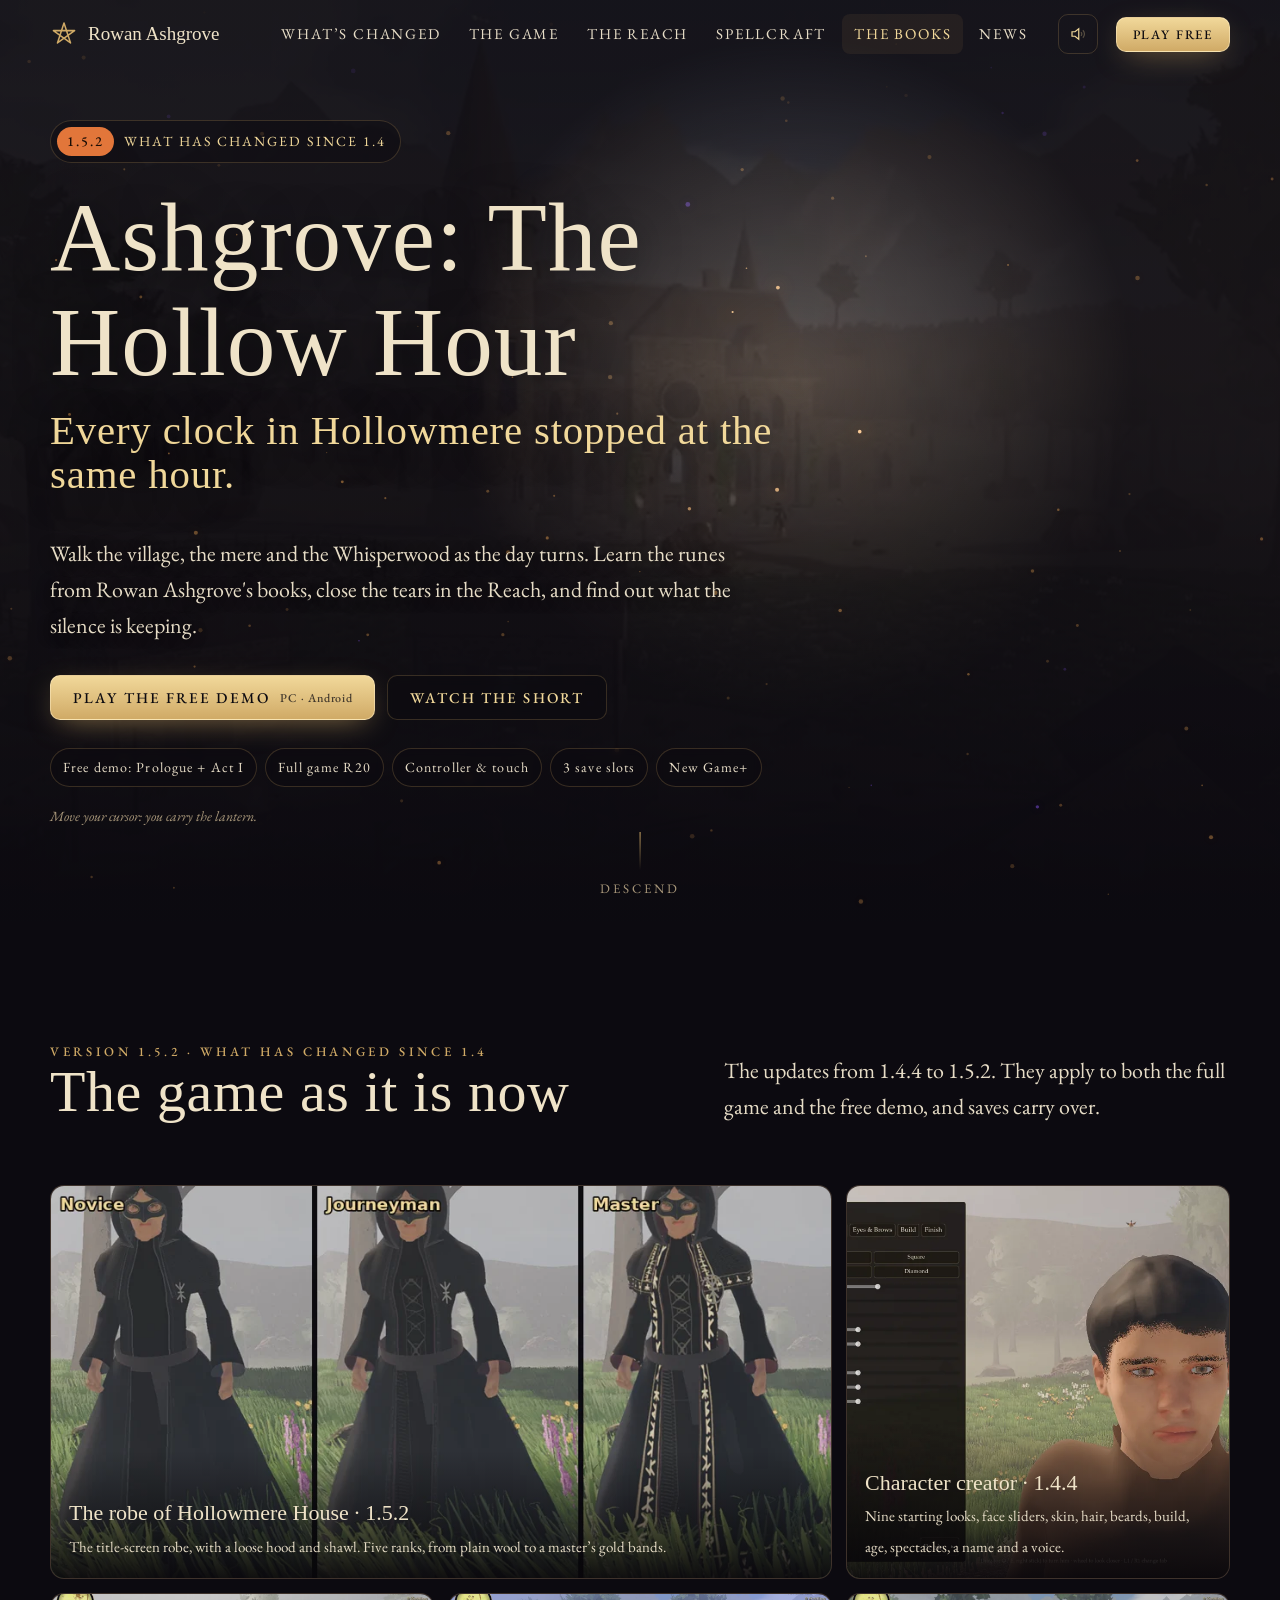
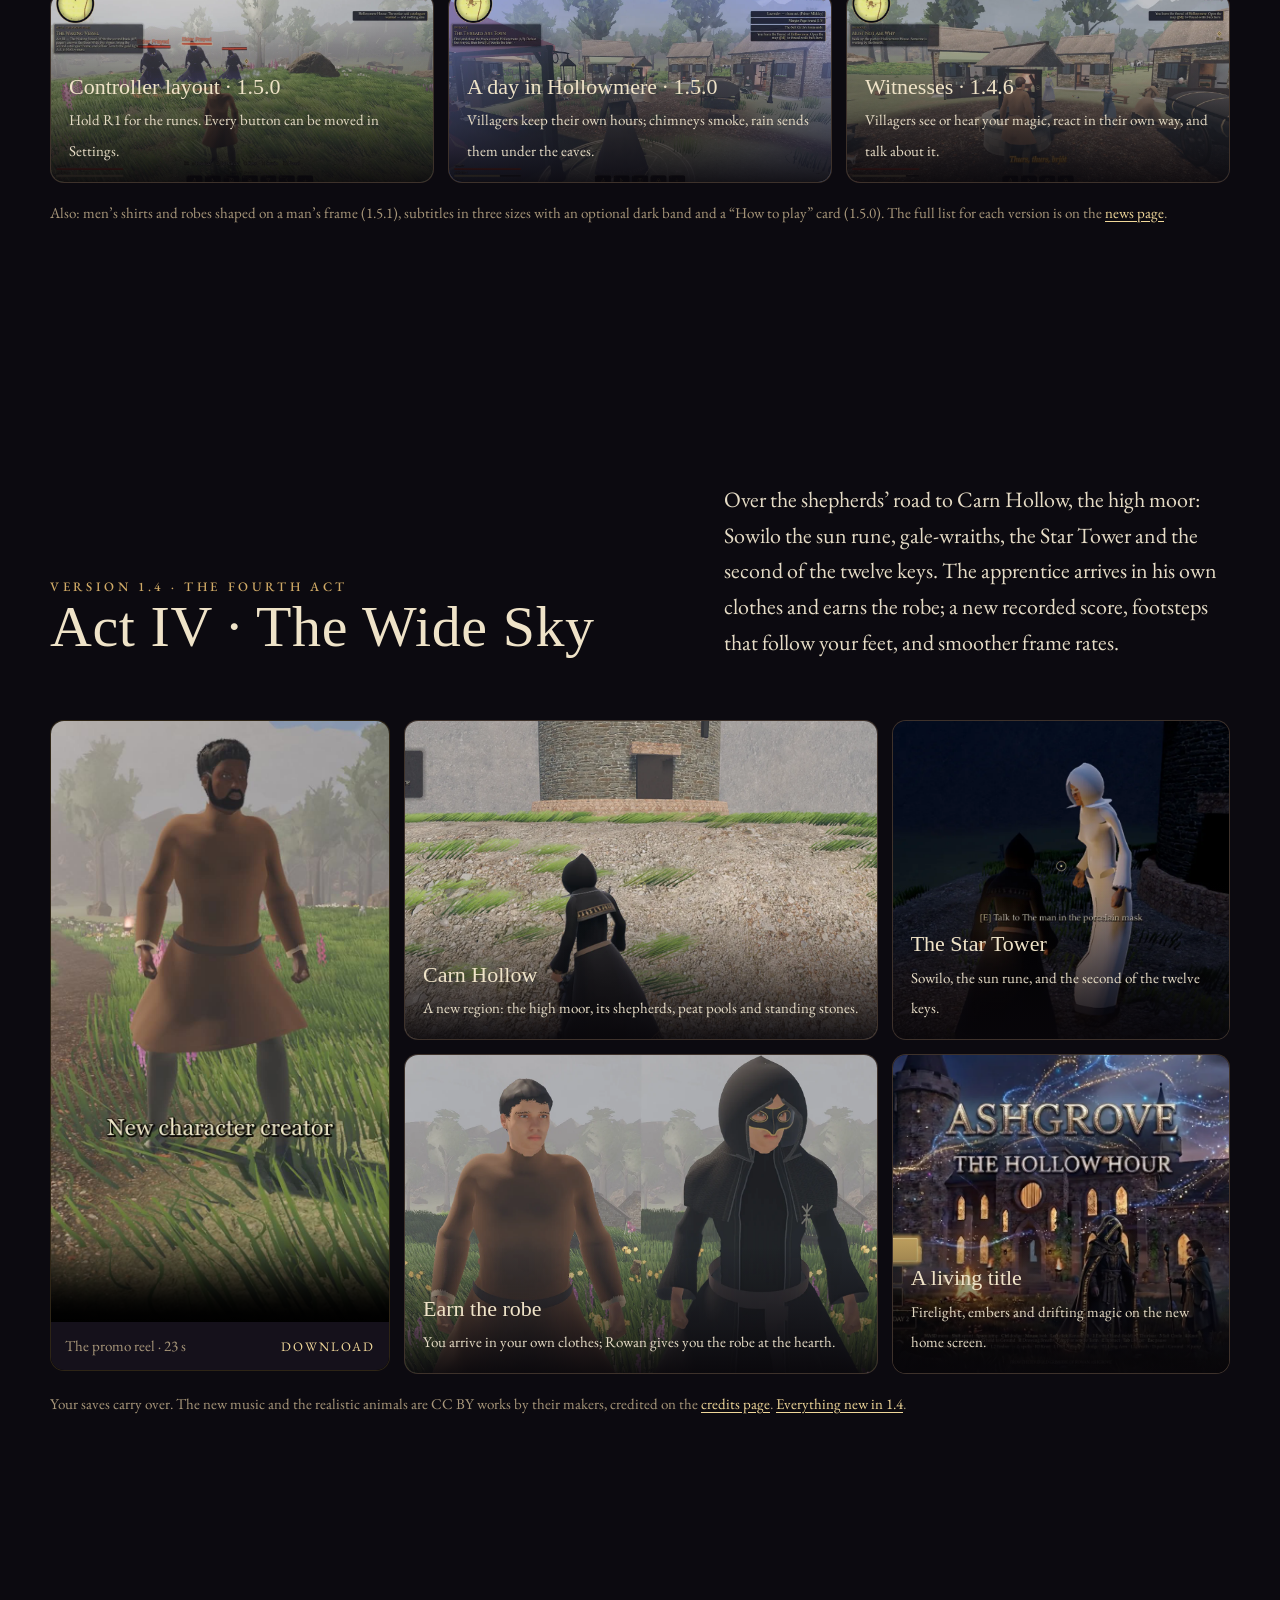
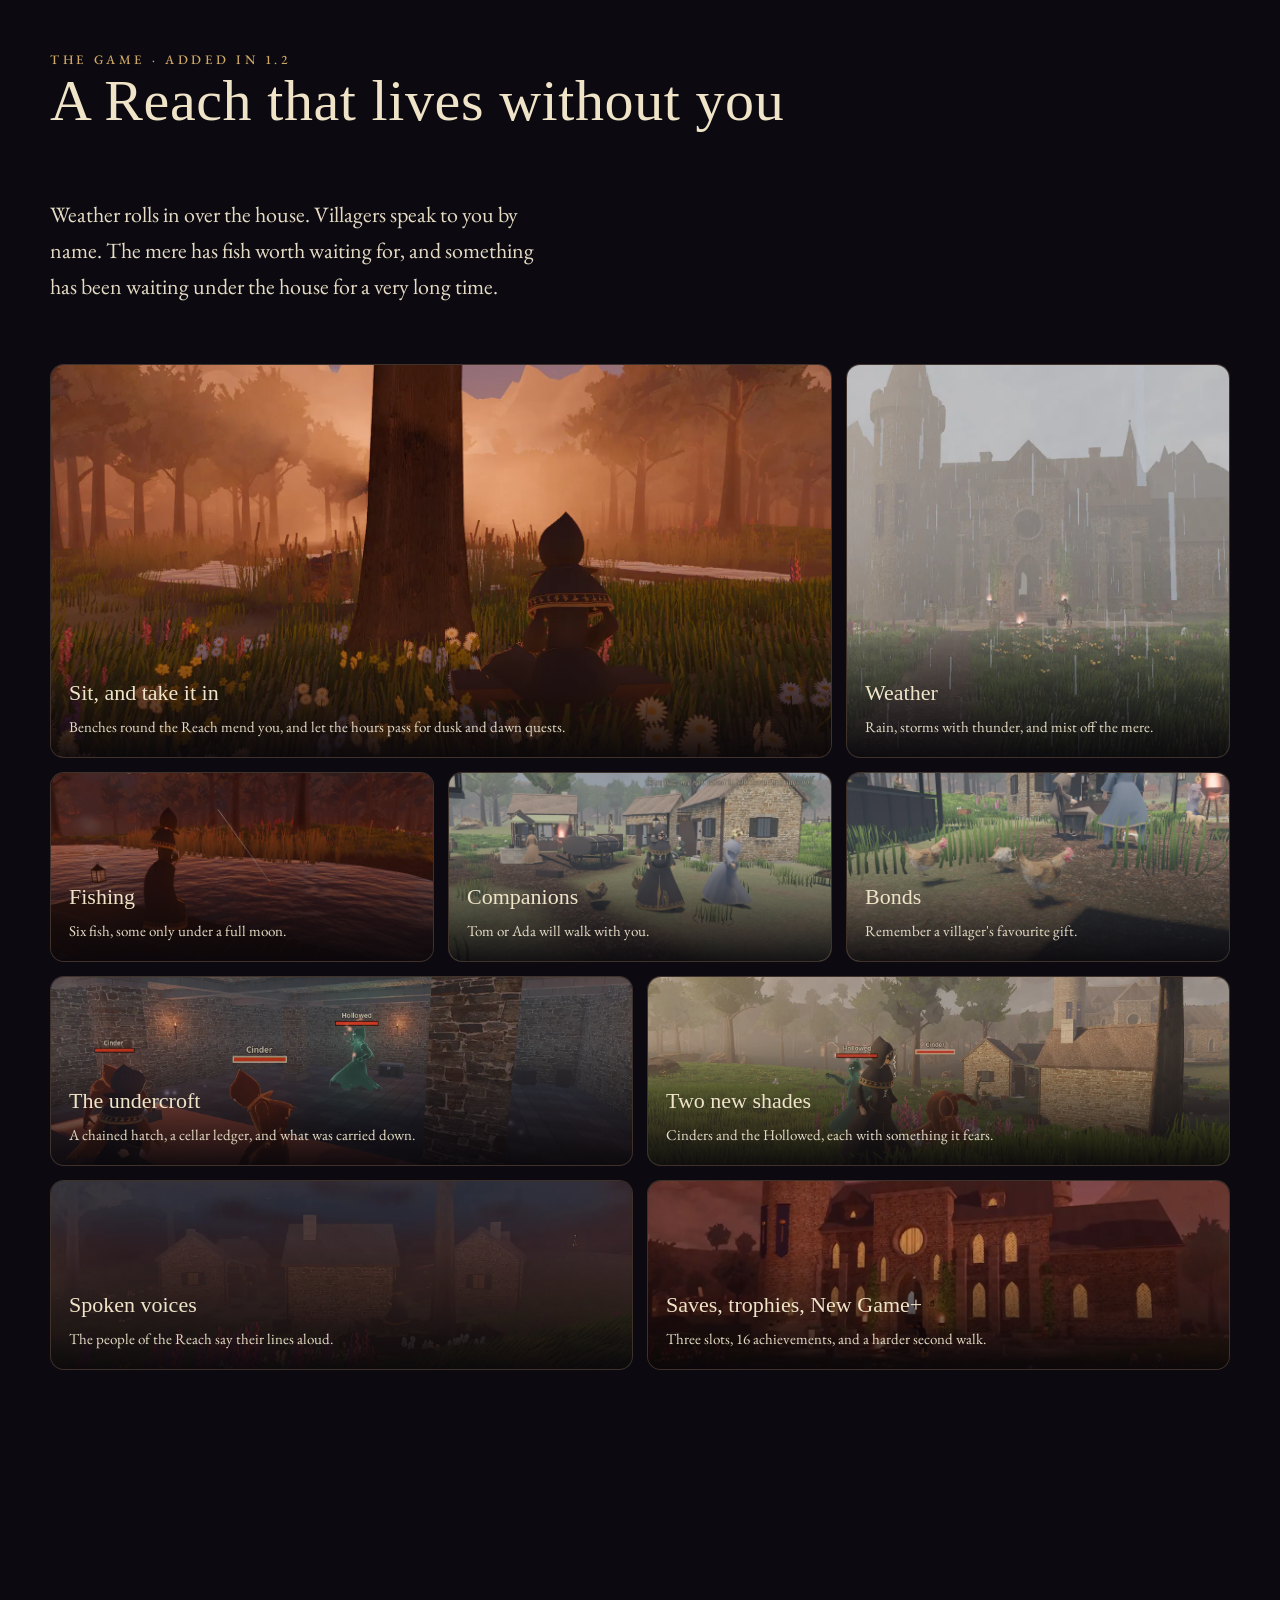
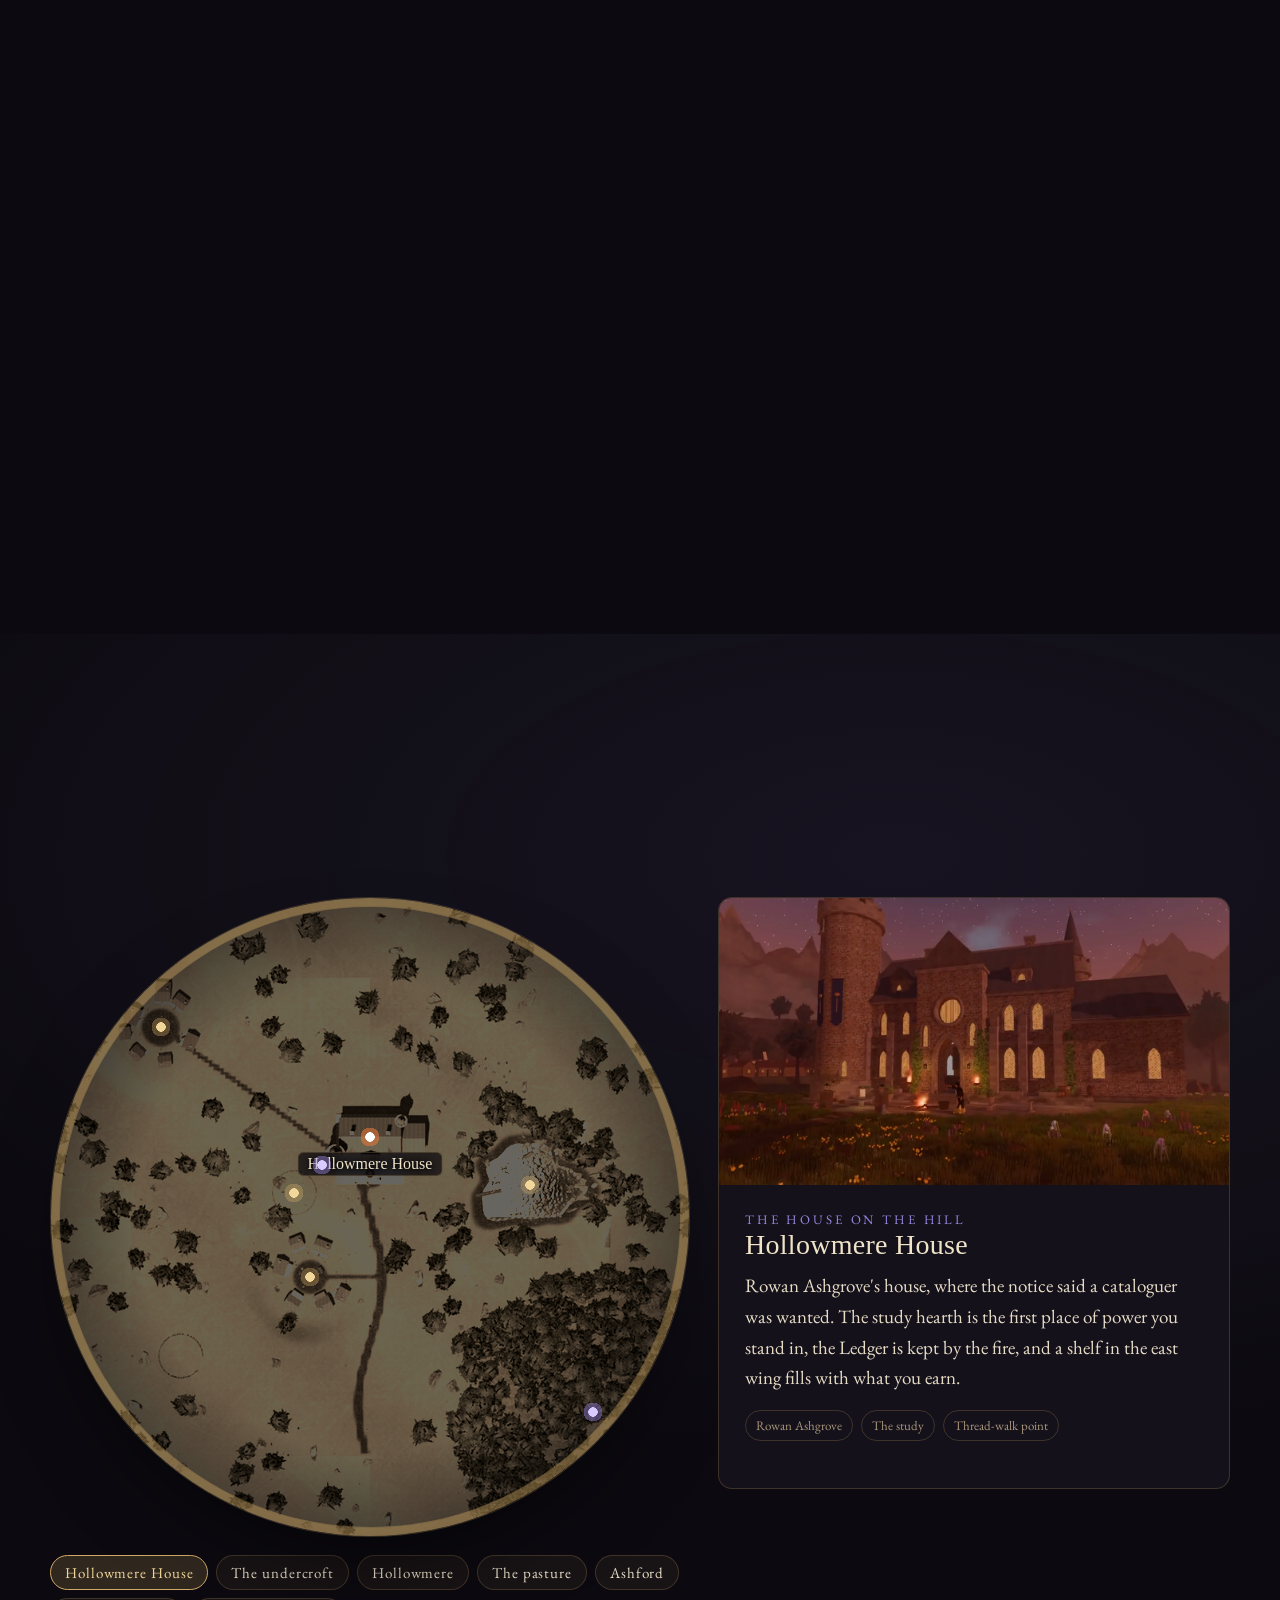
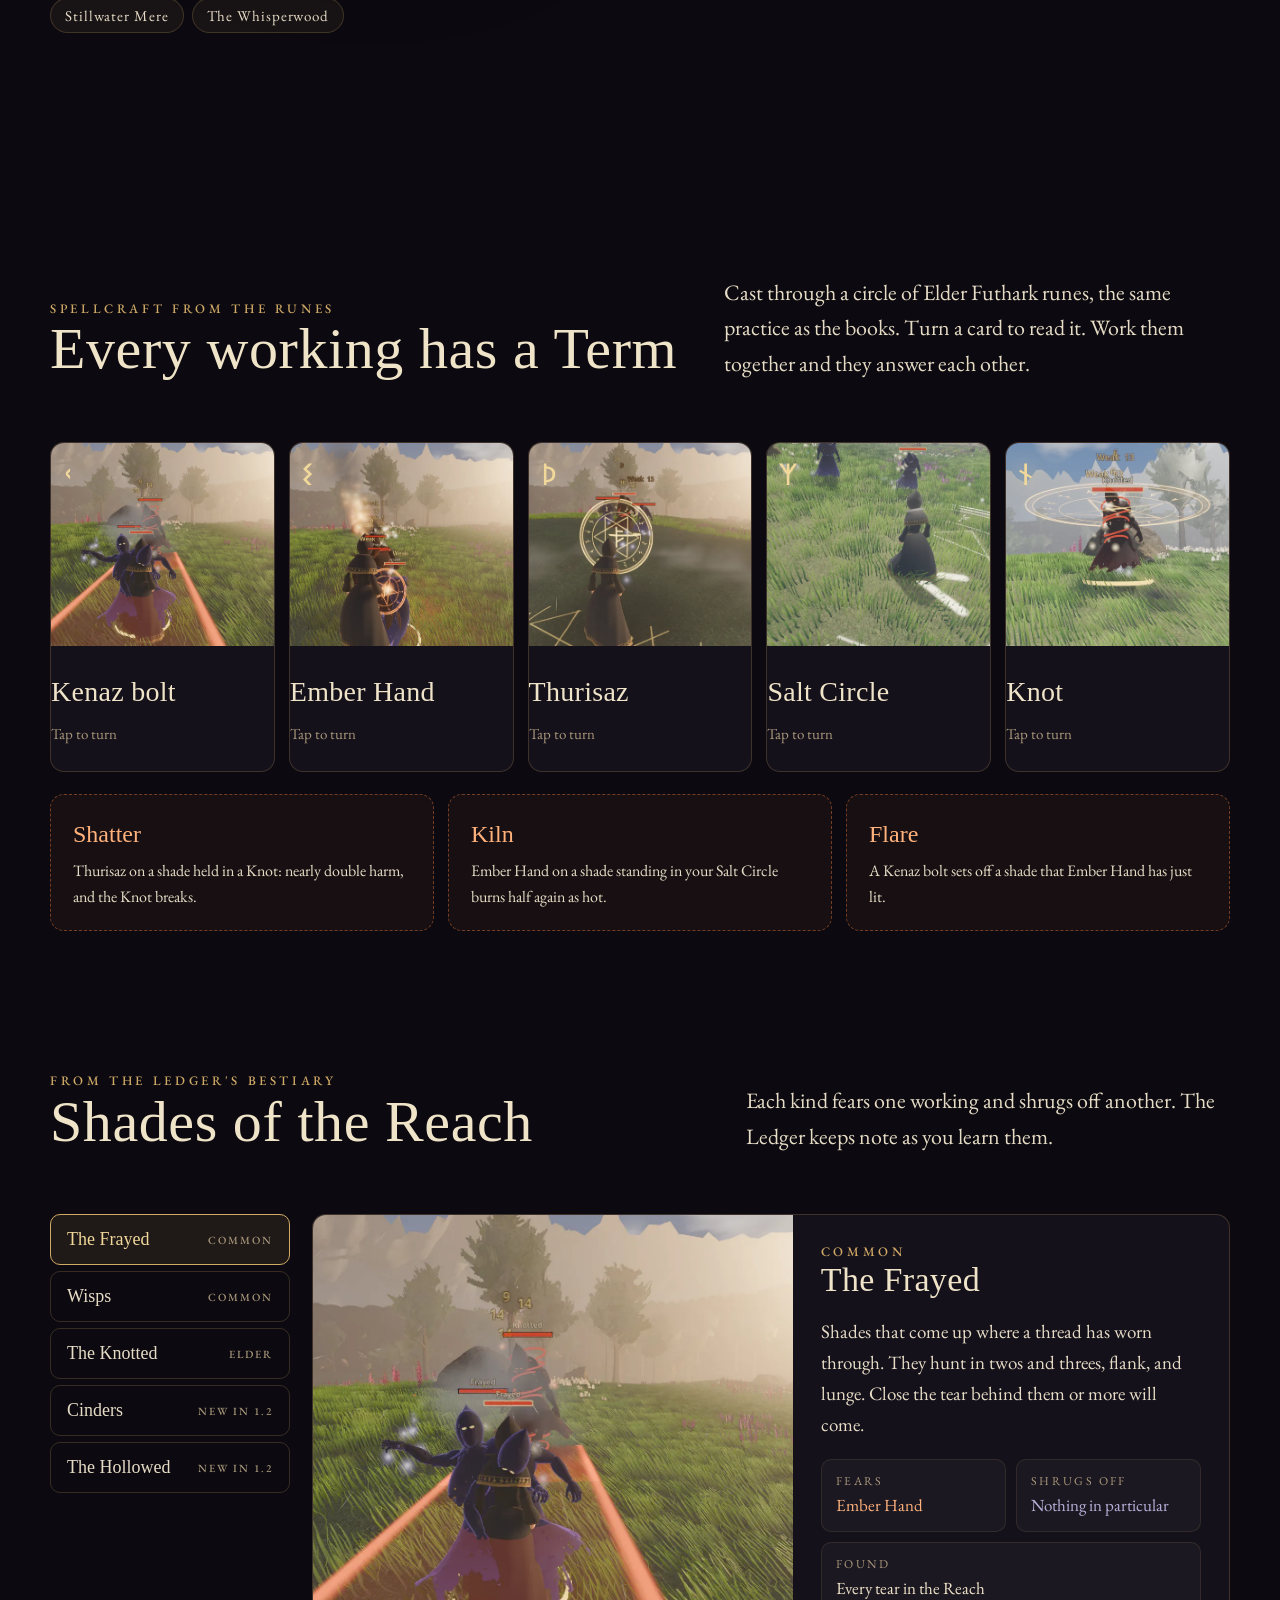
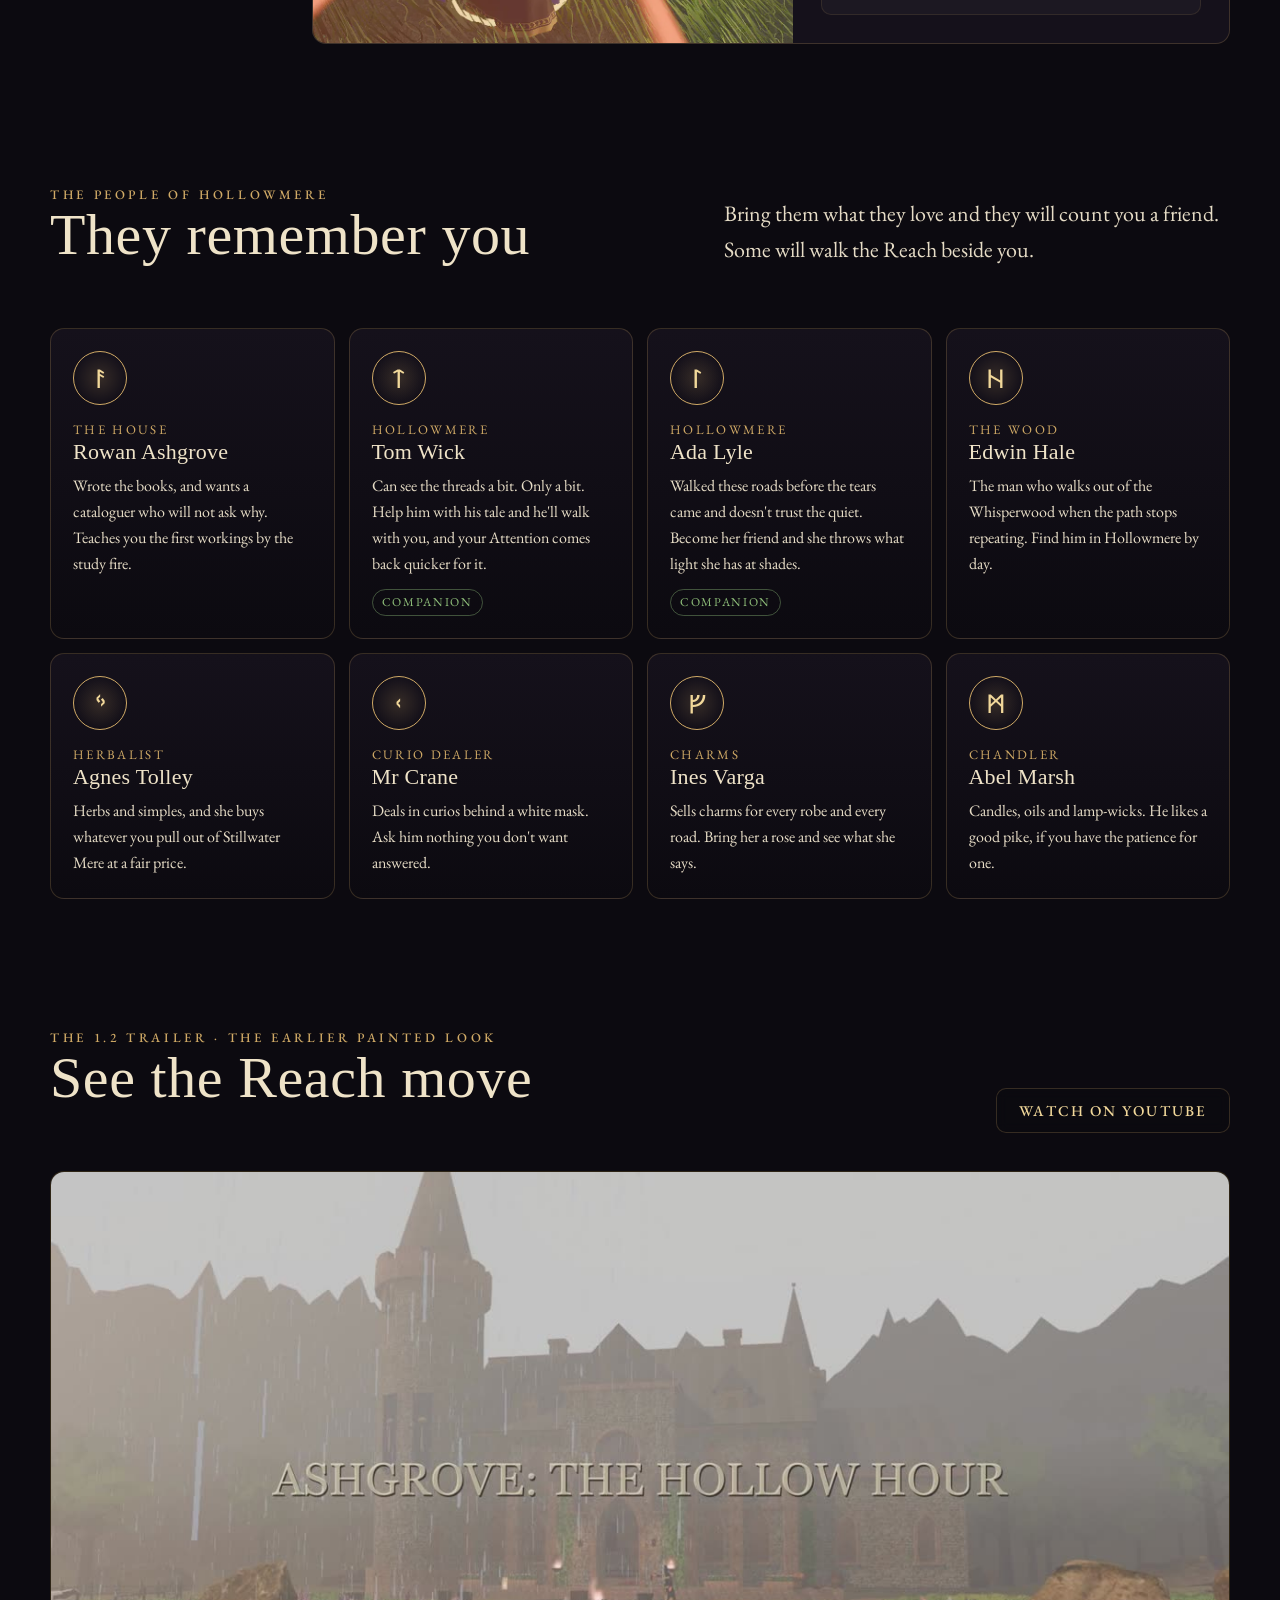
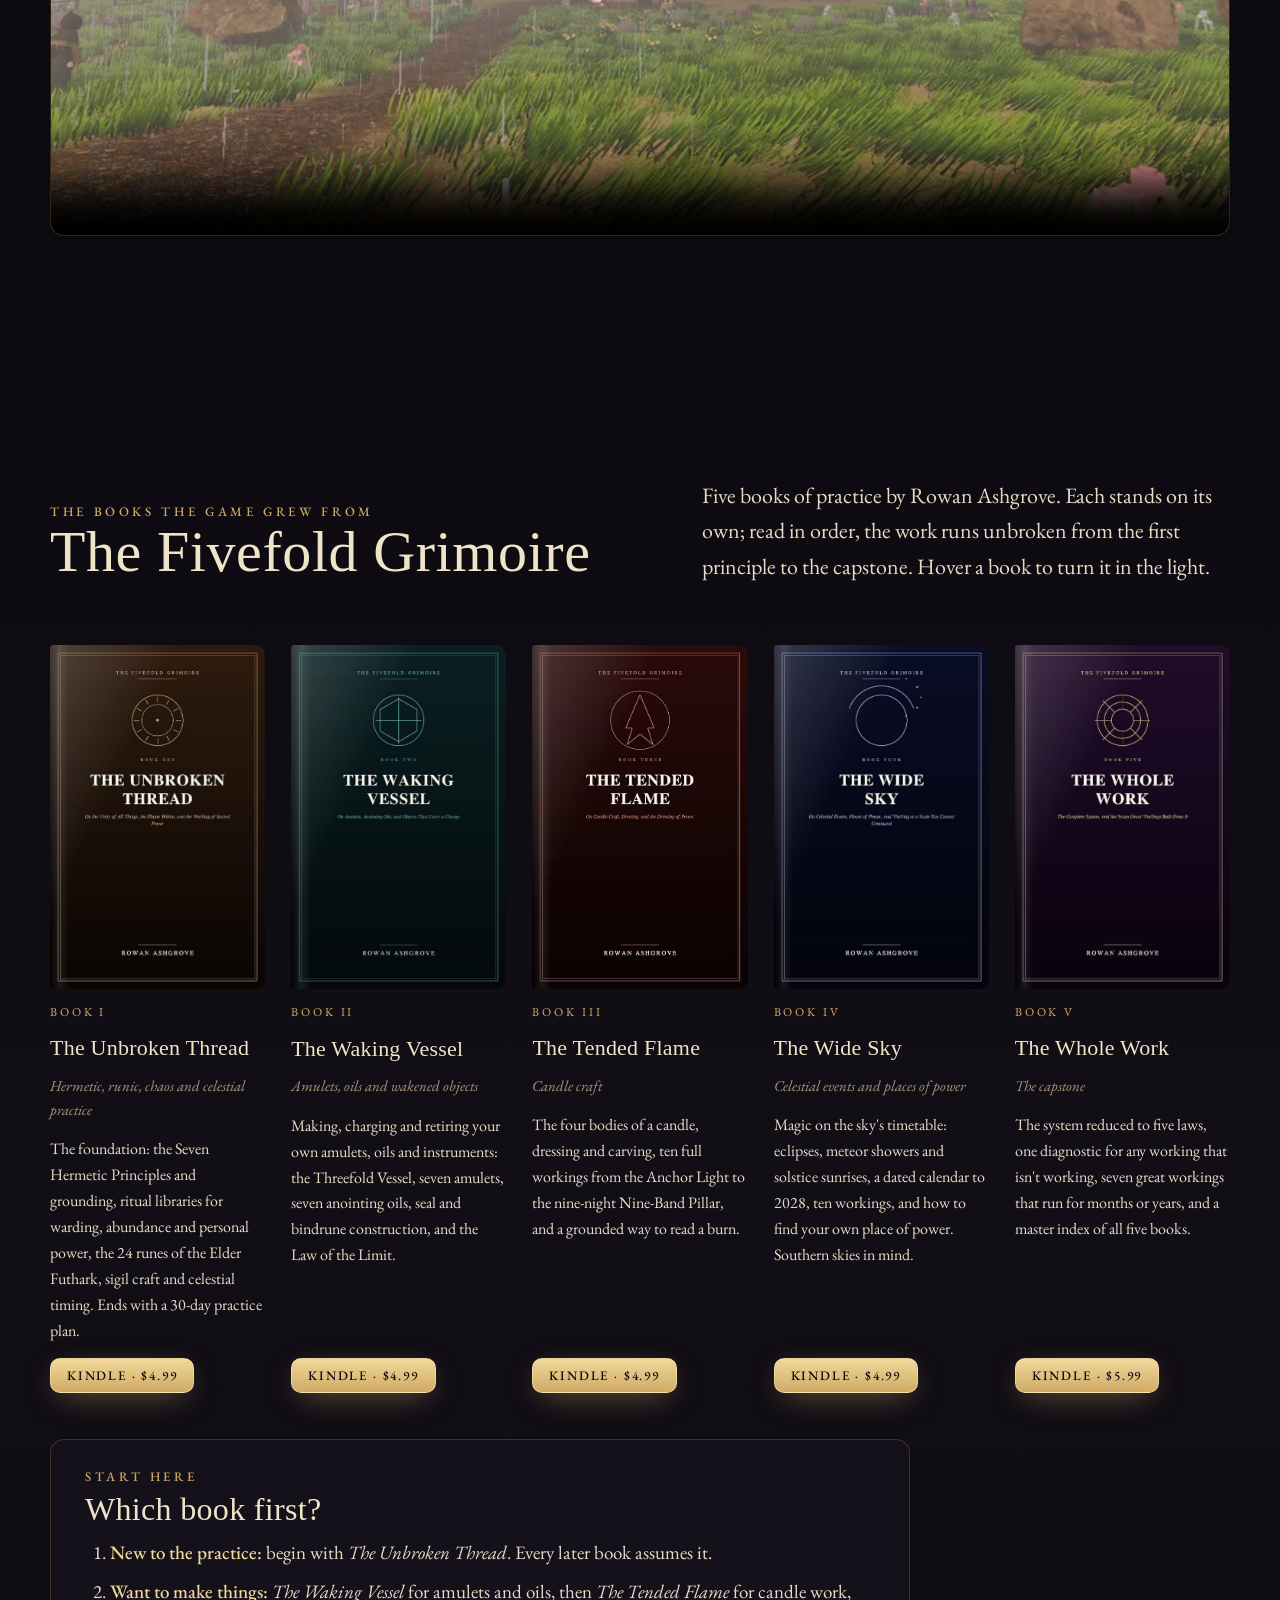
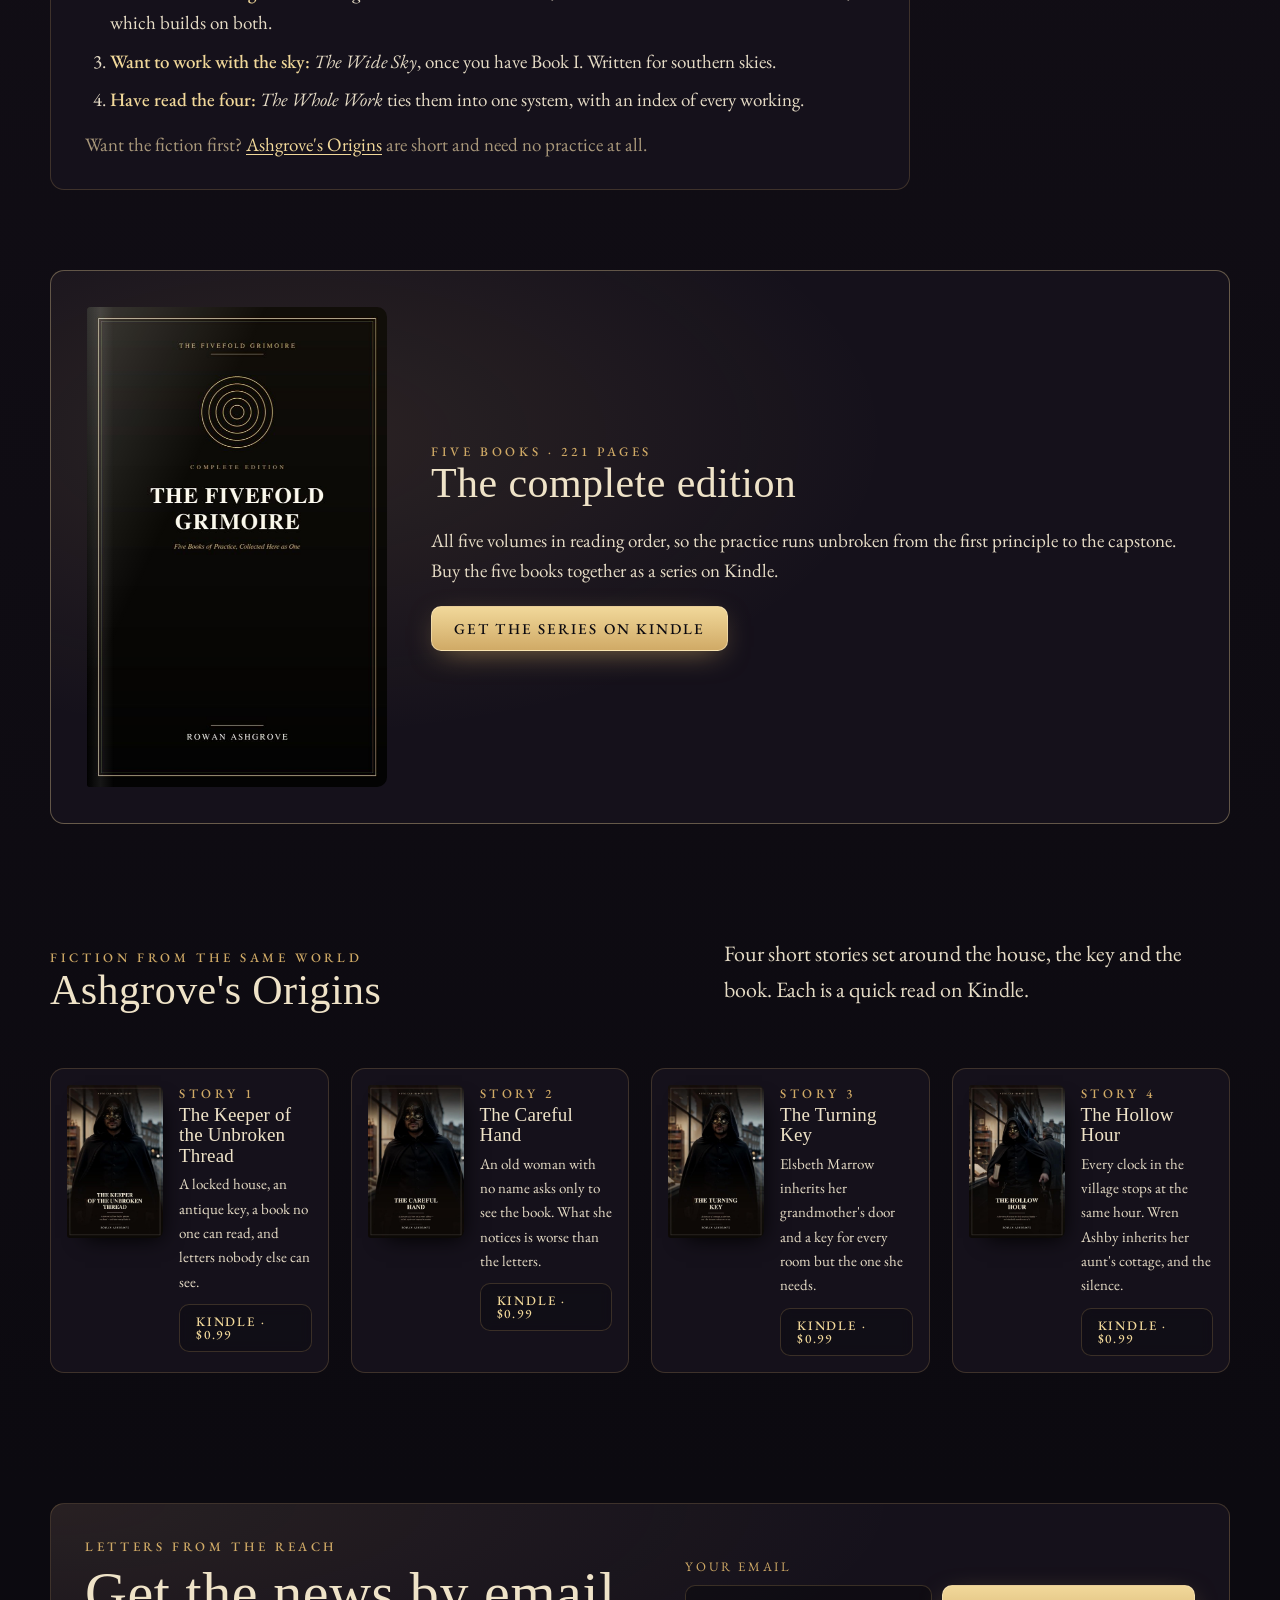
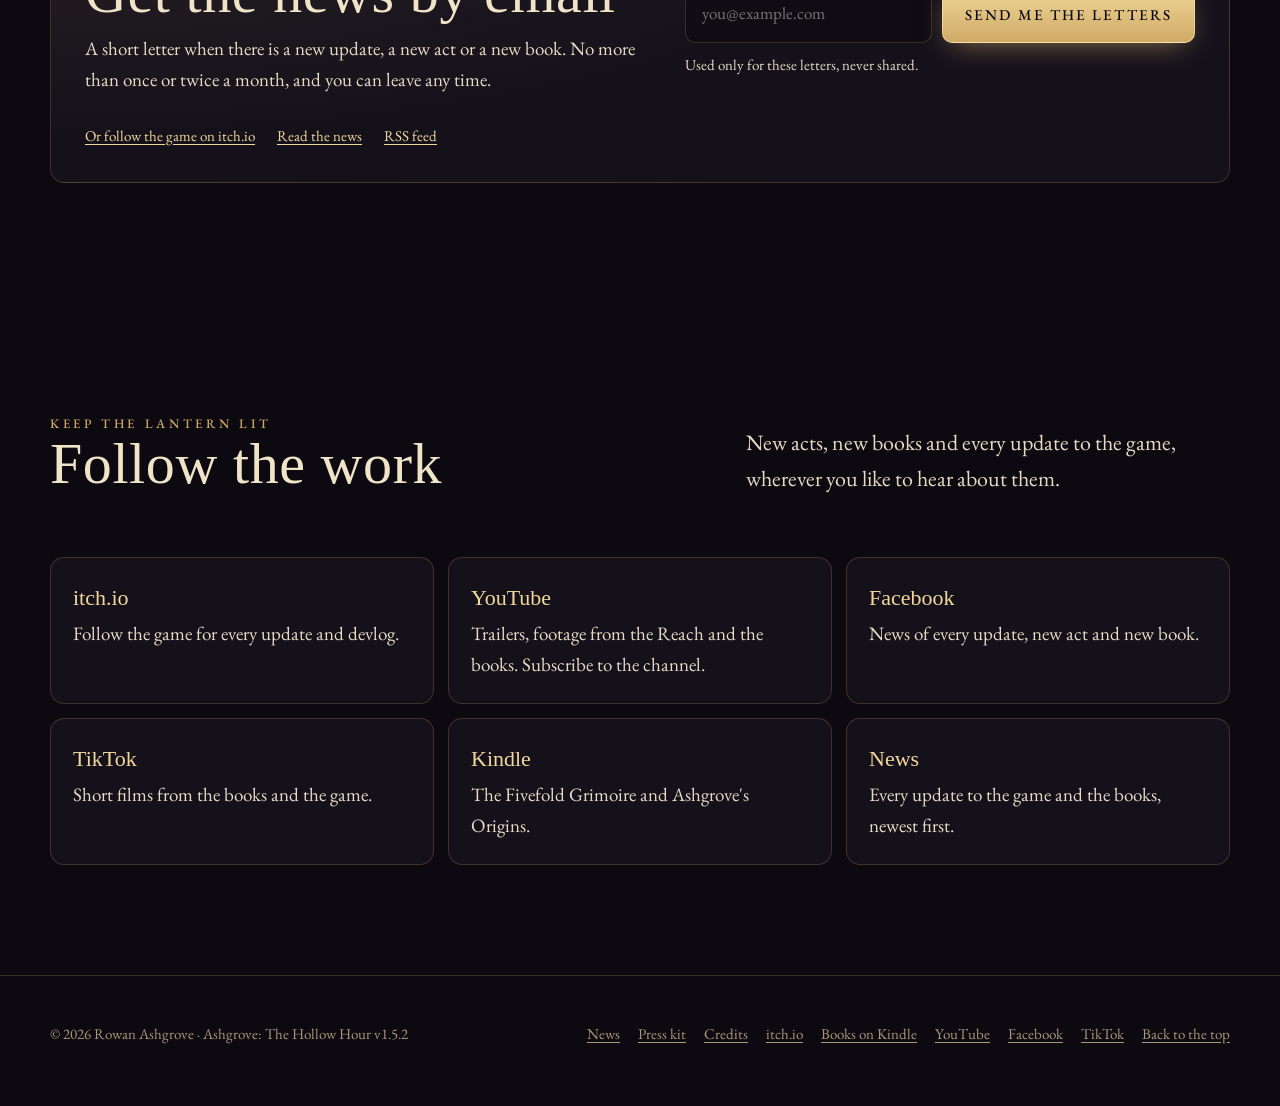
==== commit 5a6320ad: "Show the new robe: the apprentice tile on the front page and Rowan in the press kit Co-Authored-By: " ====
--- a/index.html
+++ b/index.html
@@ -118,7 +118,7 @@
       <div class="v13-grid">
         <button class="tile v-a" type="button" data-full="media/r14-moor.webp"><img src="media/r14-moor.webp" alt="The apprentice below the Star Tower on its tor, on the high moor of Carn Hollow" loading="lazy"><span class="cap"><b>Carn Hollow</b><span>A new region: the high moor, its shepherds, peat pools and standing stones.</span></span></button>
         <button class="tile v-b" type="button" data-full="media/r14-tower.webp"><img src="media/r14-tower.webp" alt="The man in the porcelain mask waiting at the Star Tower door at night" loading="lazy"><span class="cap"><b>The Star Tower</b><span>Sowilo, the sun rune, and the second of the twelve keys.</span></span></button>
-        <button class="tile v-c" type="button" data-full="media/r14-apprentice.webp"><img src="media/r14-apprentice.webp" alt="The apprentice in his village tunic, and in the robe Rowan gives him" loading="lazy"><span class="cap"><b>Earn the robe</b><span>You arrive in your own clothes; Rowan gives you the robe at the hearth.</span></span></button>
+        <button class="tile v-c" type="button" data-full="media/r152-apprentice.webp"><img src="media/r152-apprentice.webp" alt="The apprentice in his village tunic, and in the hooded robe Rowan gives him" loading="lazy"><span class="cap"><b>Earn the robe</b><span>You arrive in your own clothes; Rowan gives you the robe at the hearth.</span></span></button>
         <button class="tile v-d" type="button" data-full="media/r14-title.webp"><img src="media/r14-title.webp" alt="The animated title screen: the house, the bonfire and the streams of magic" loading="lazy"><span class="cap"><b>A living title</b><span>Firelight, embers and drifting magic on the new home screen.</span></span></button>
       </div>
     </div>
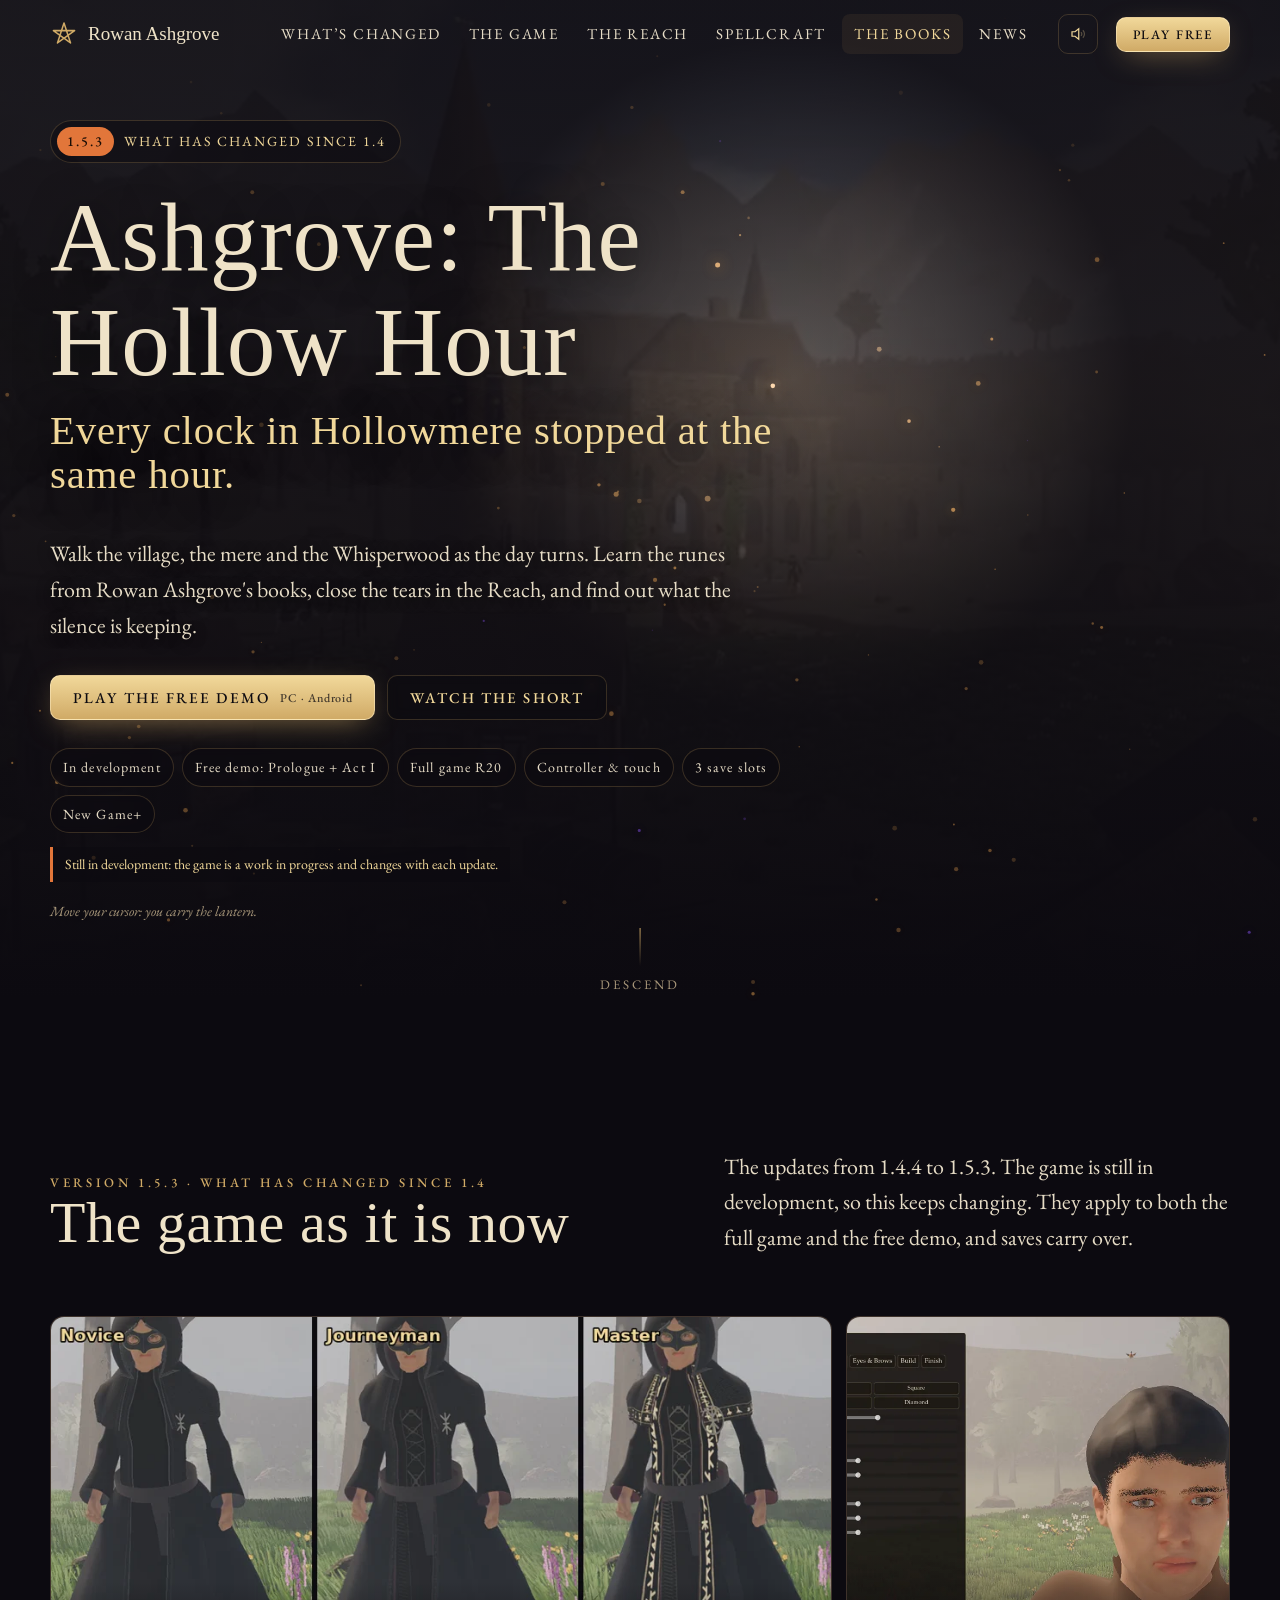
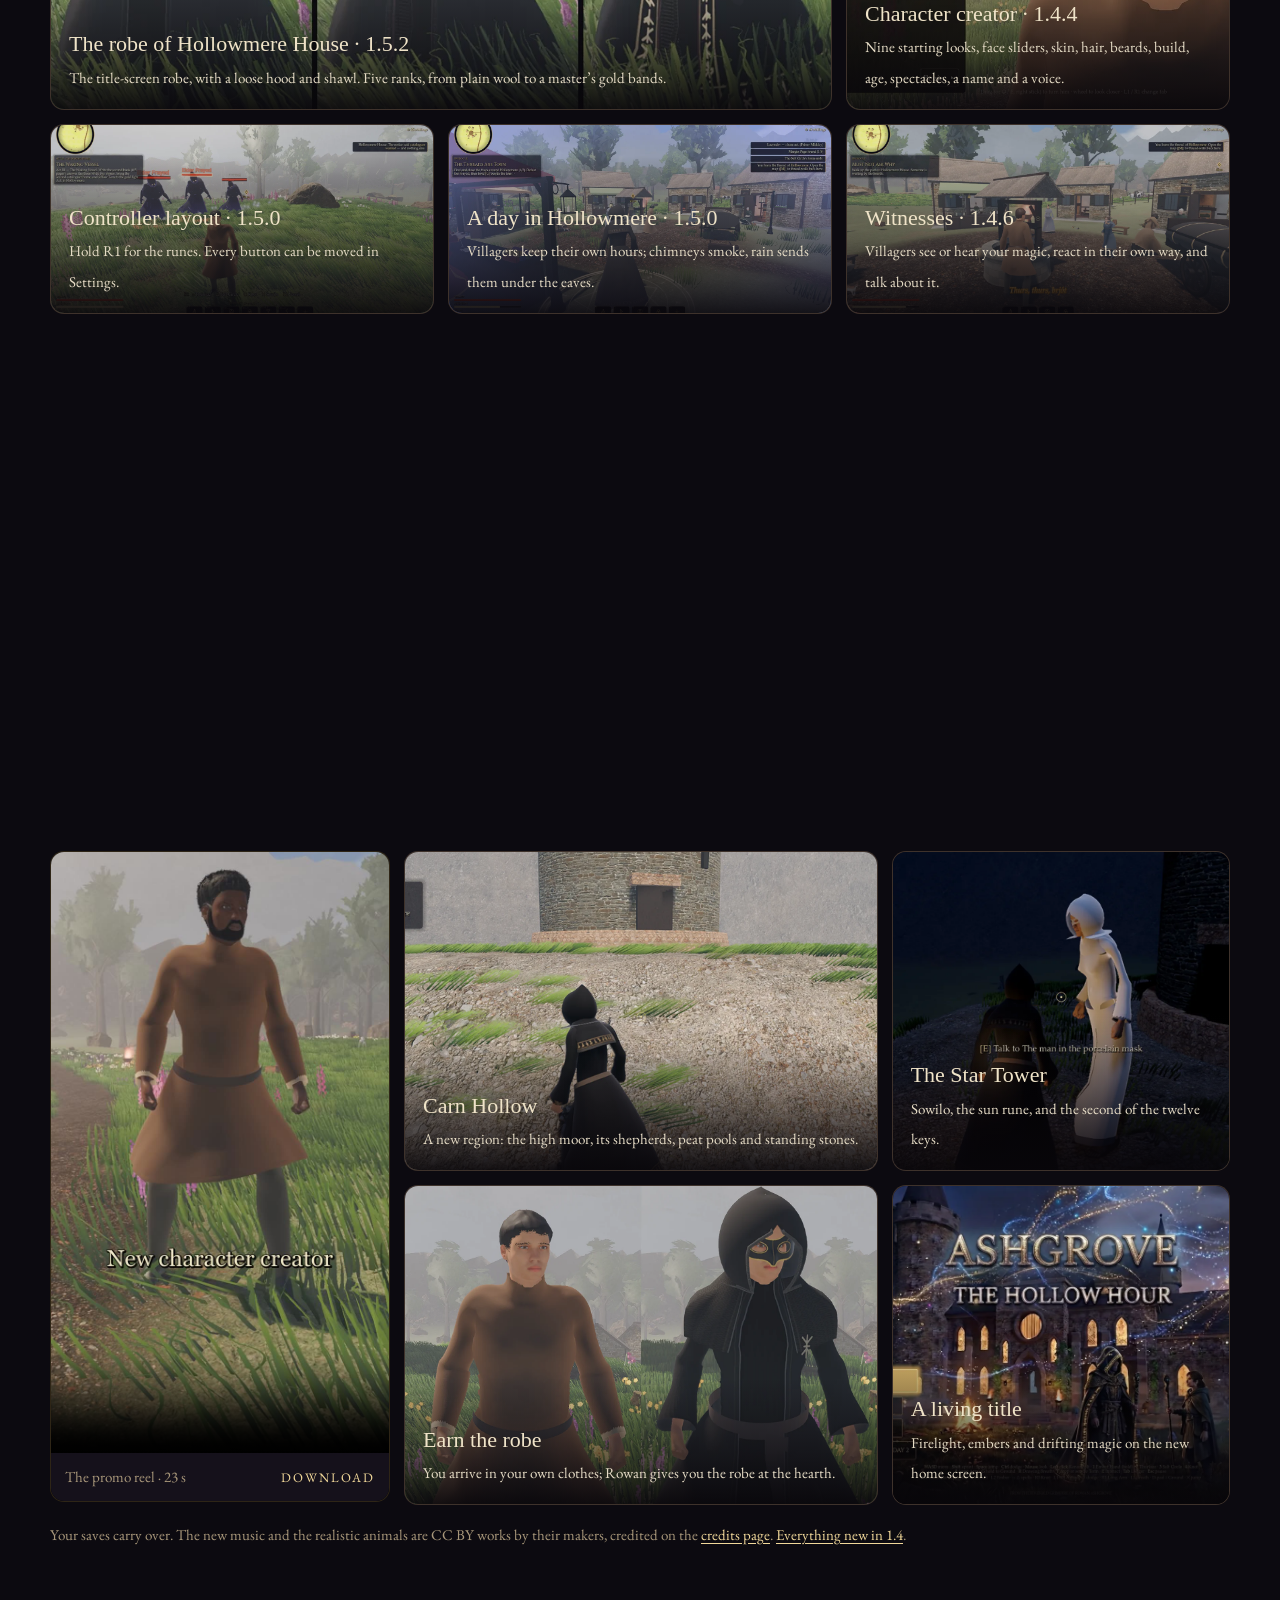
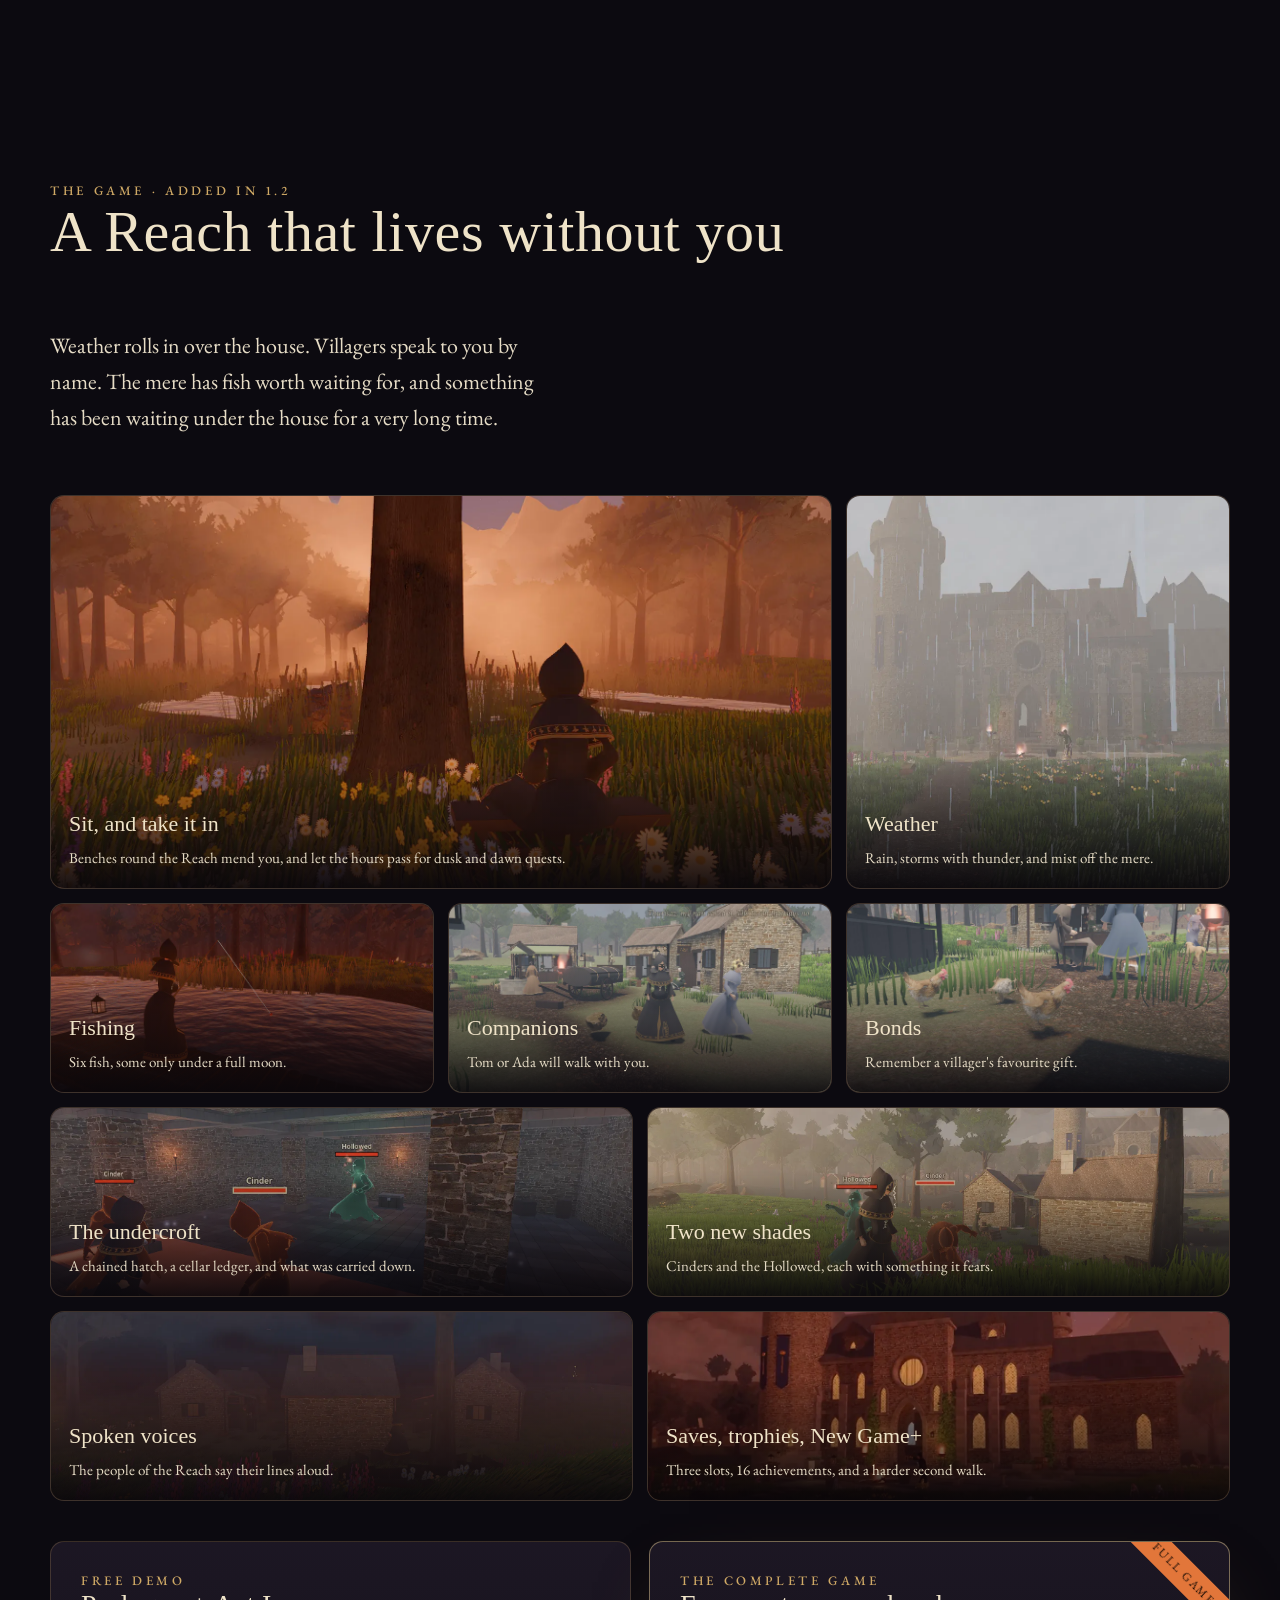
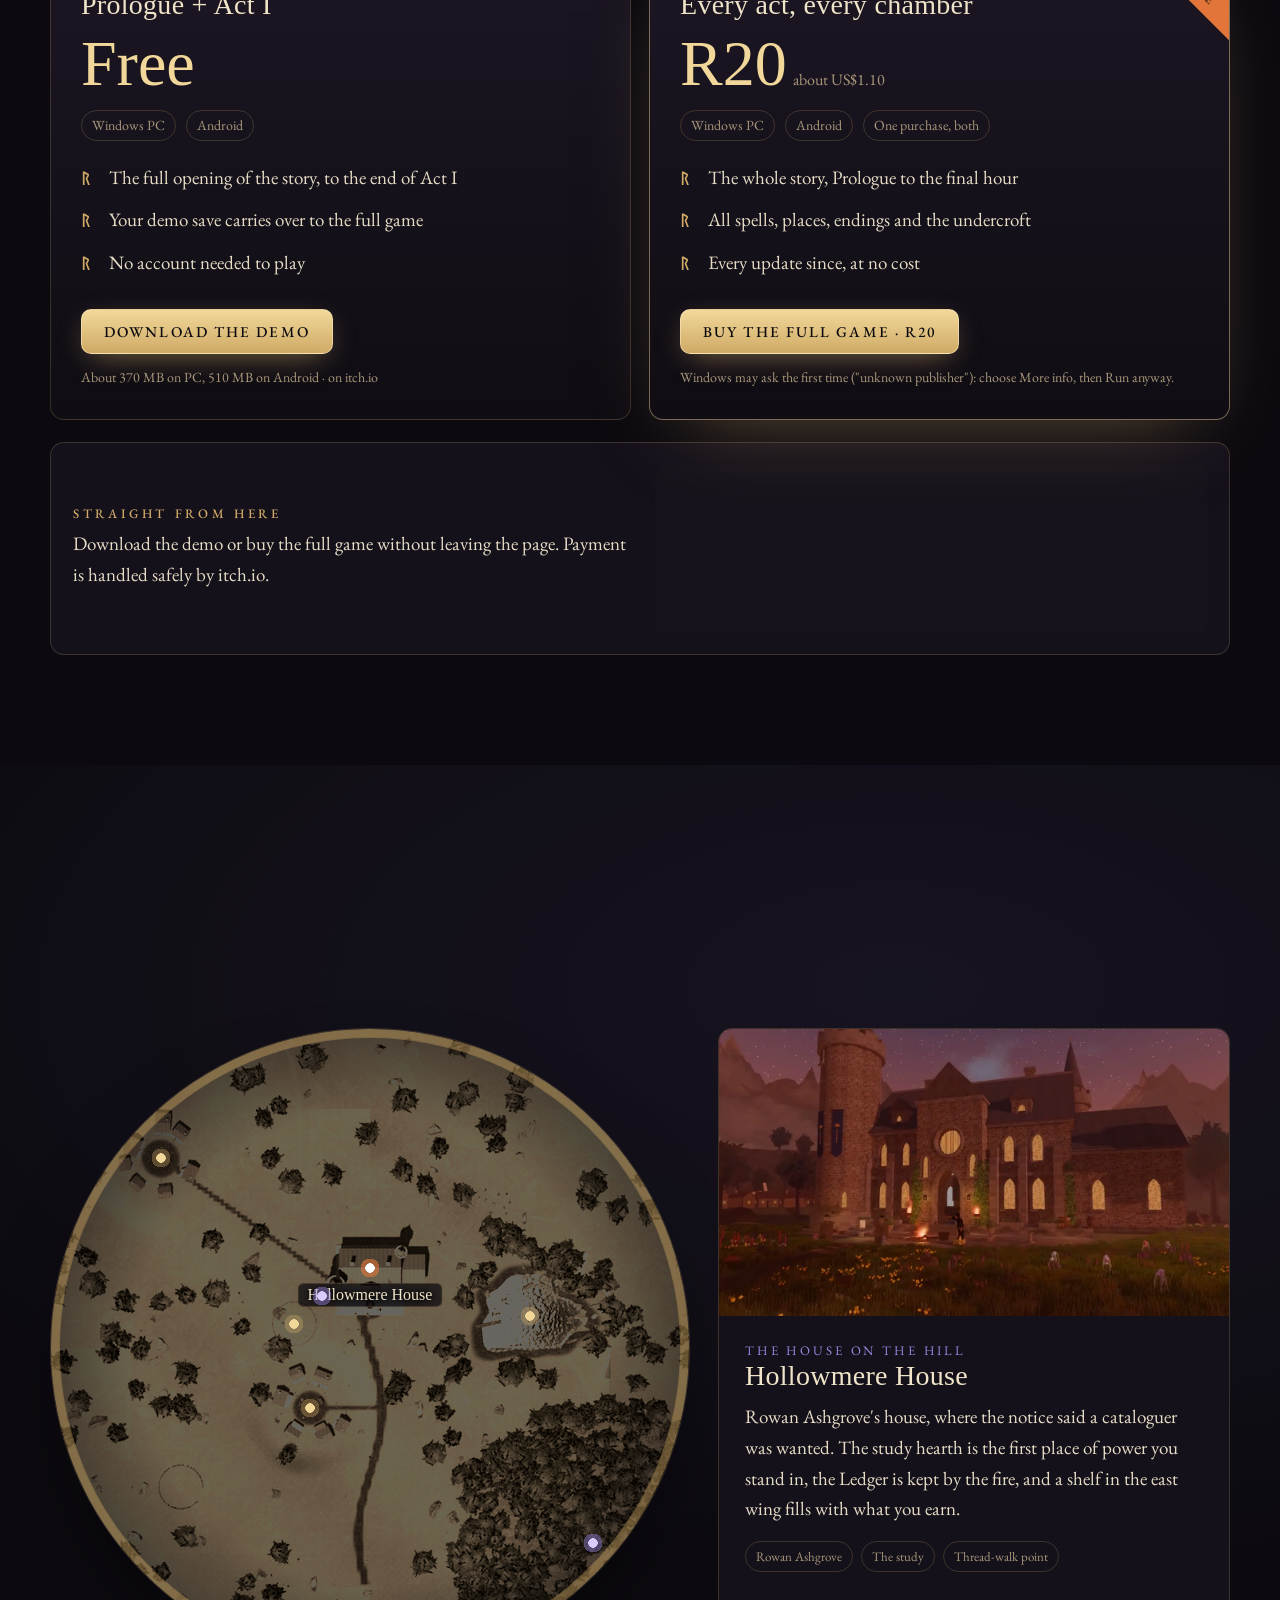
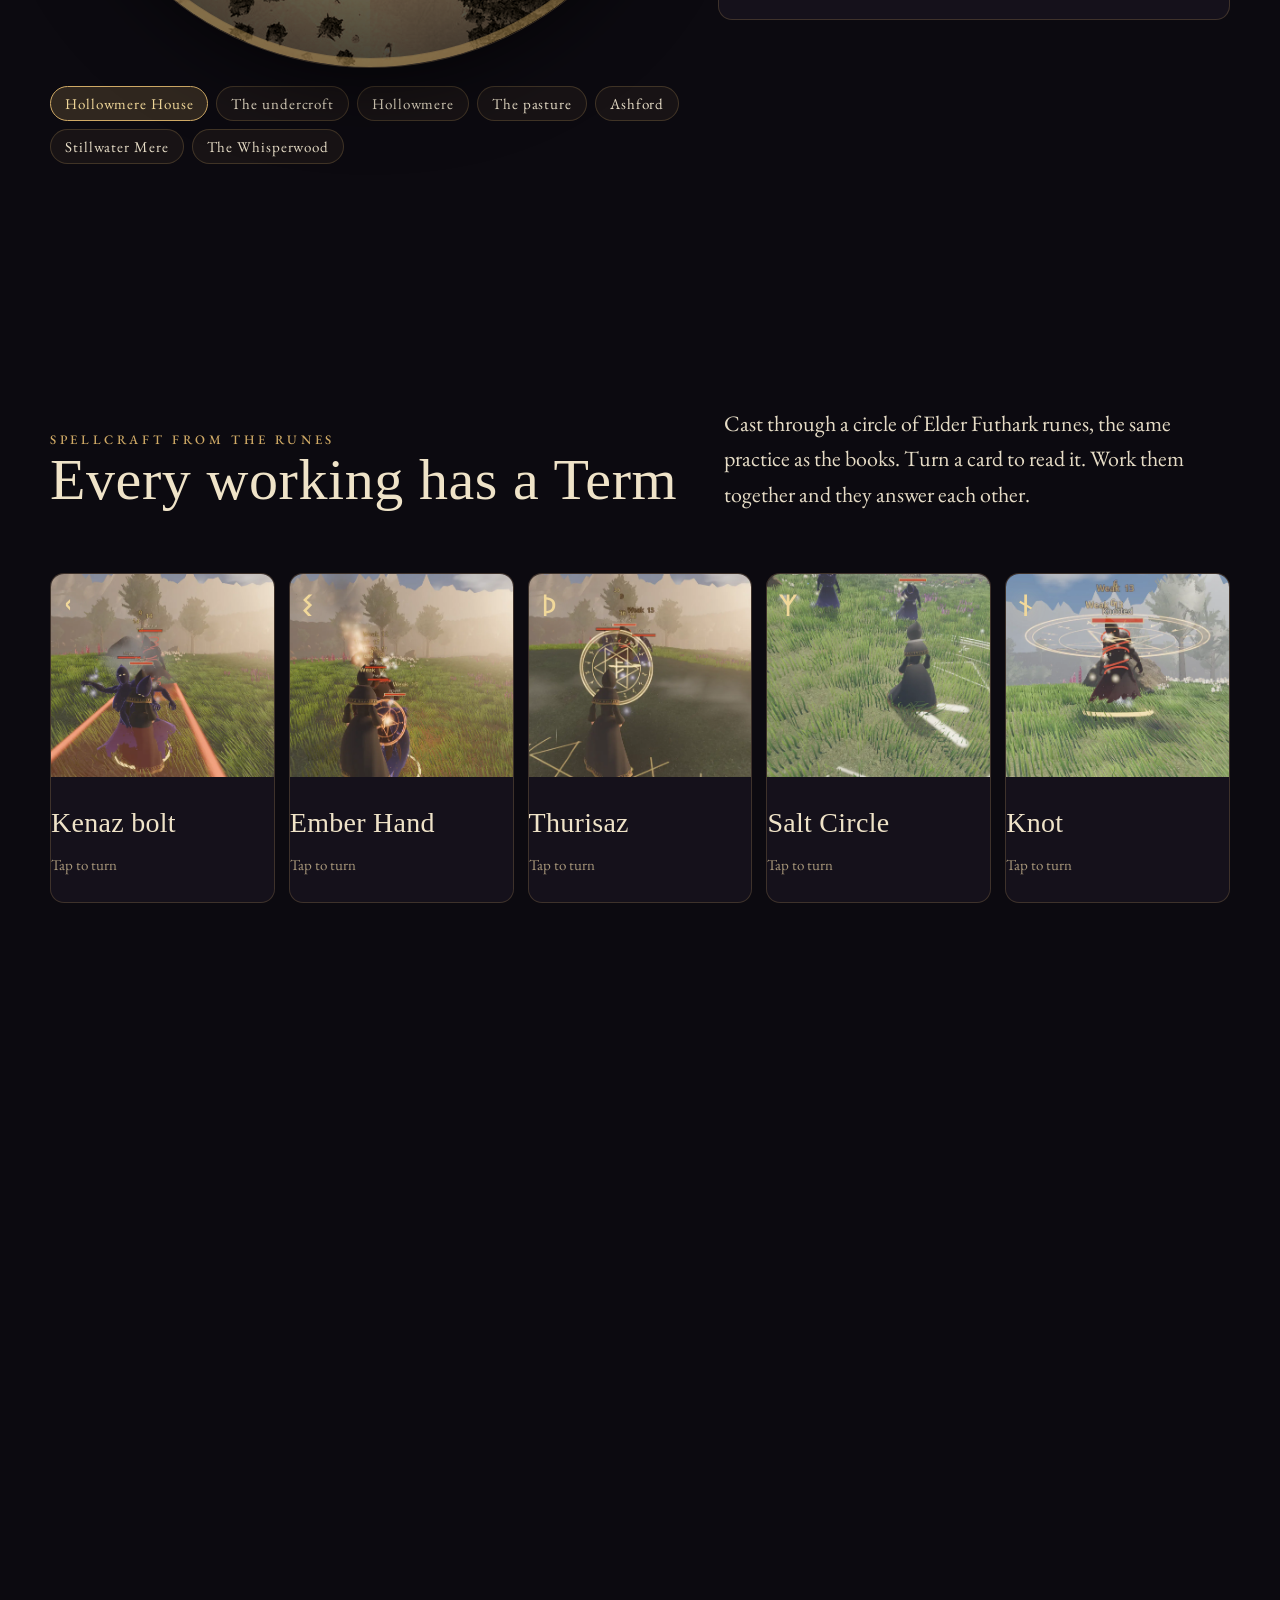
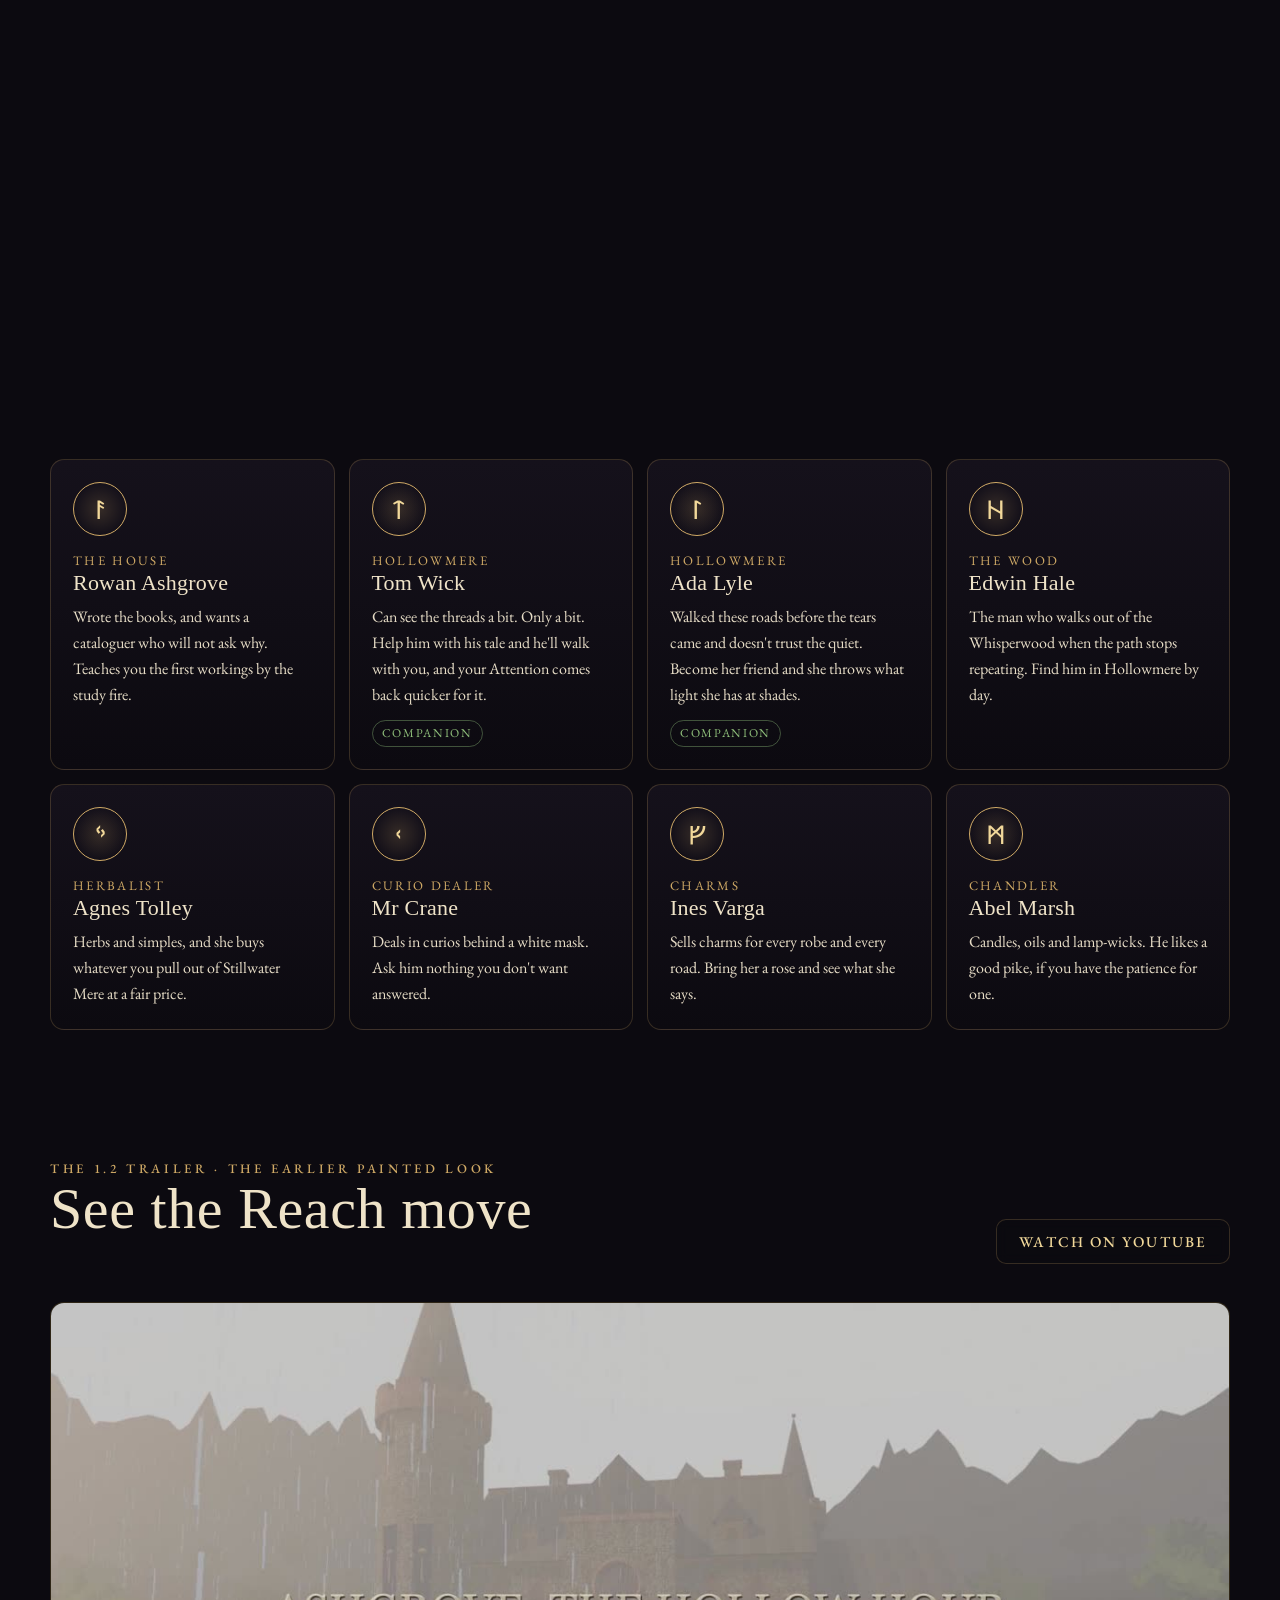
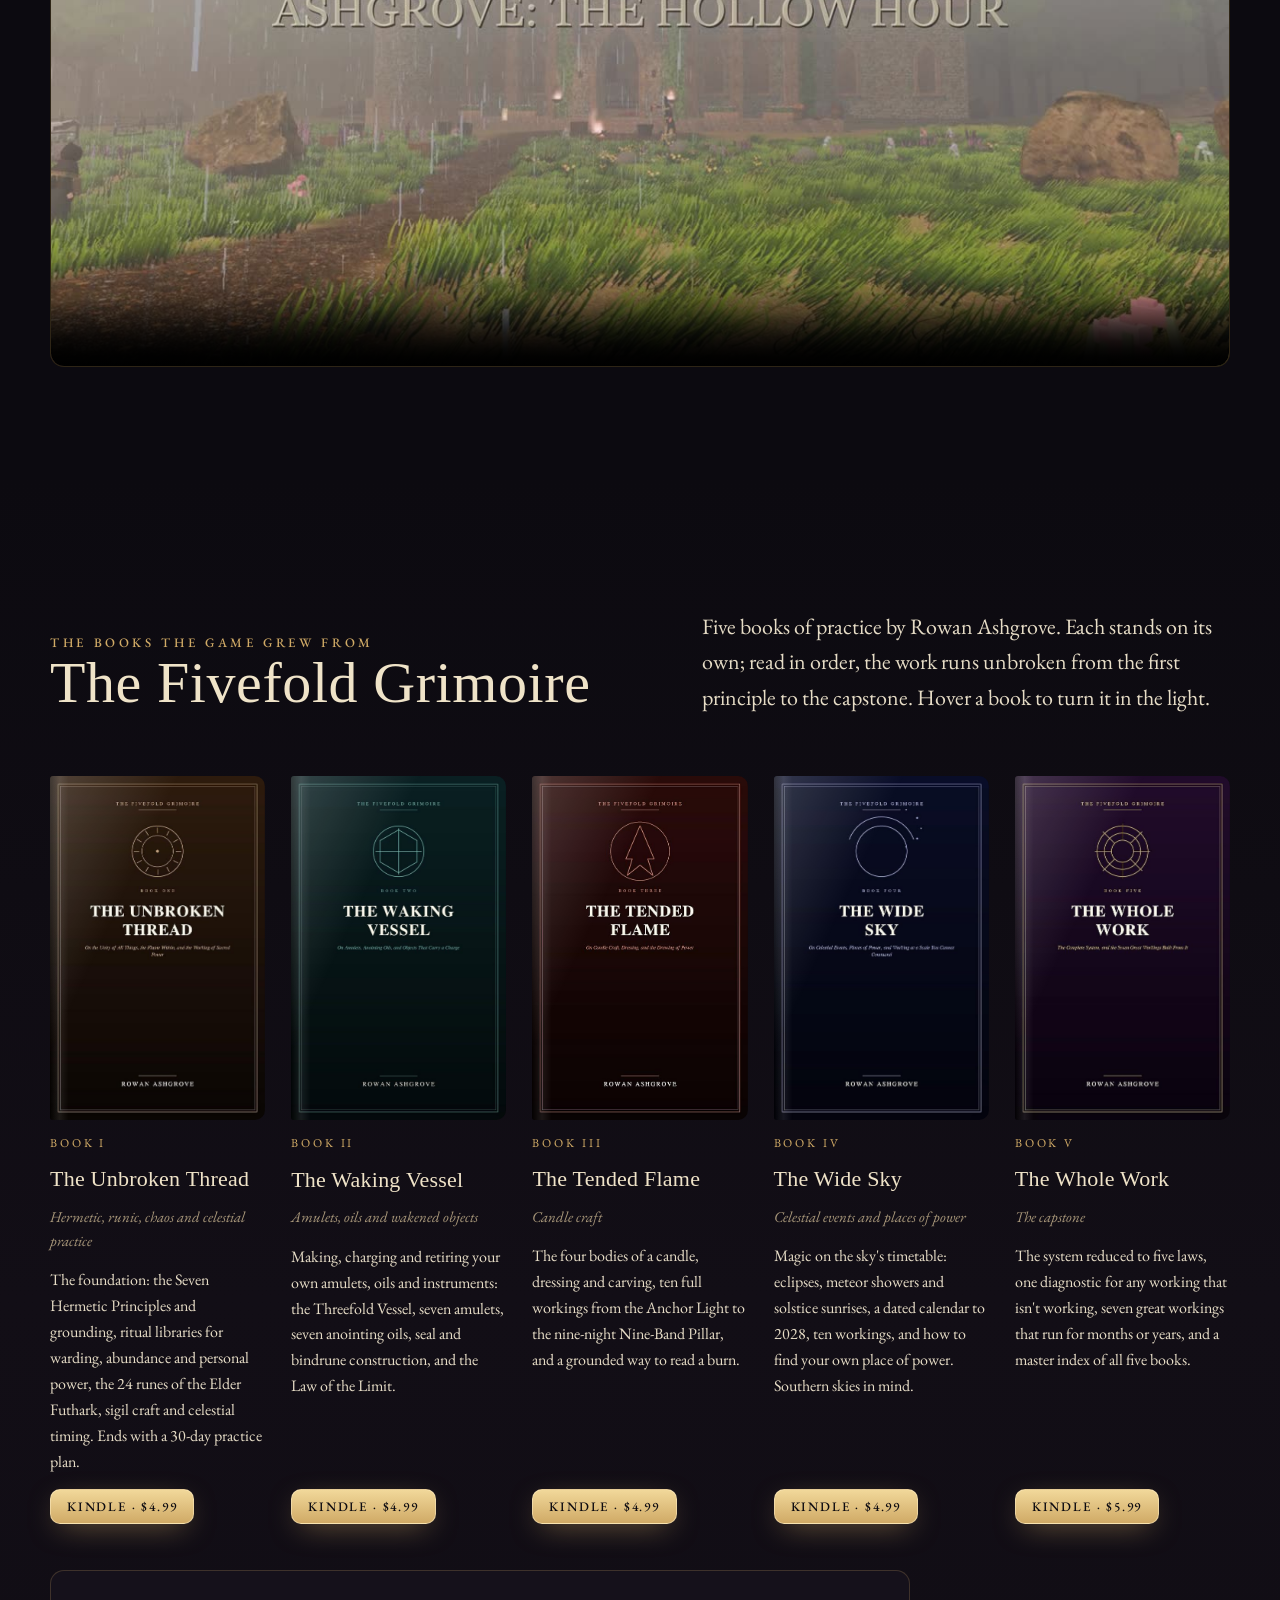
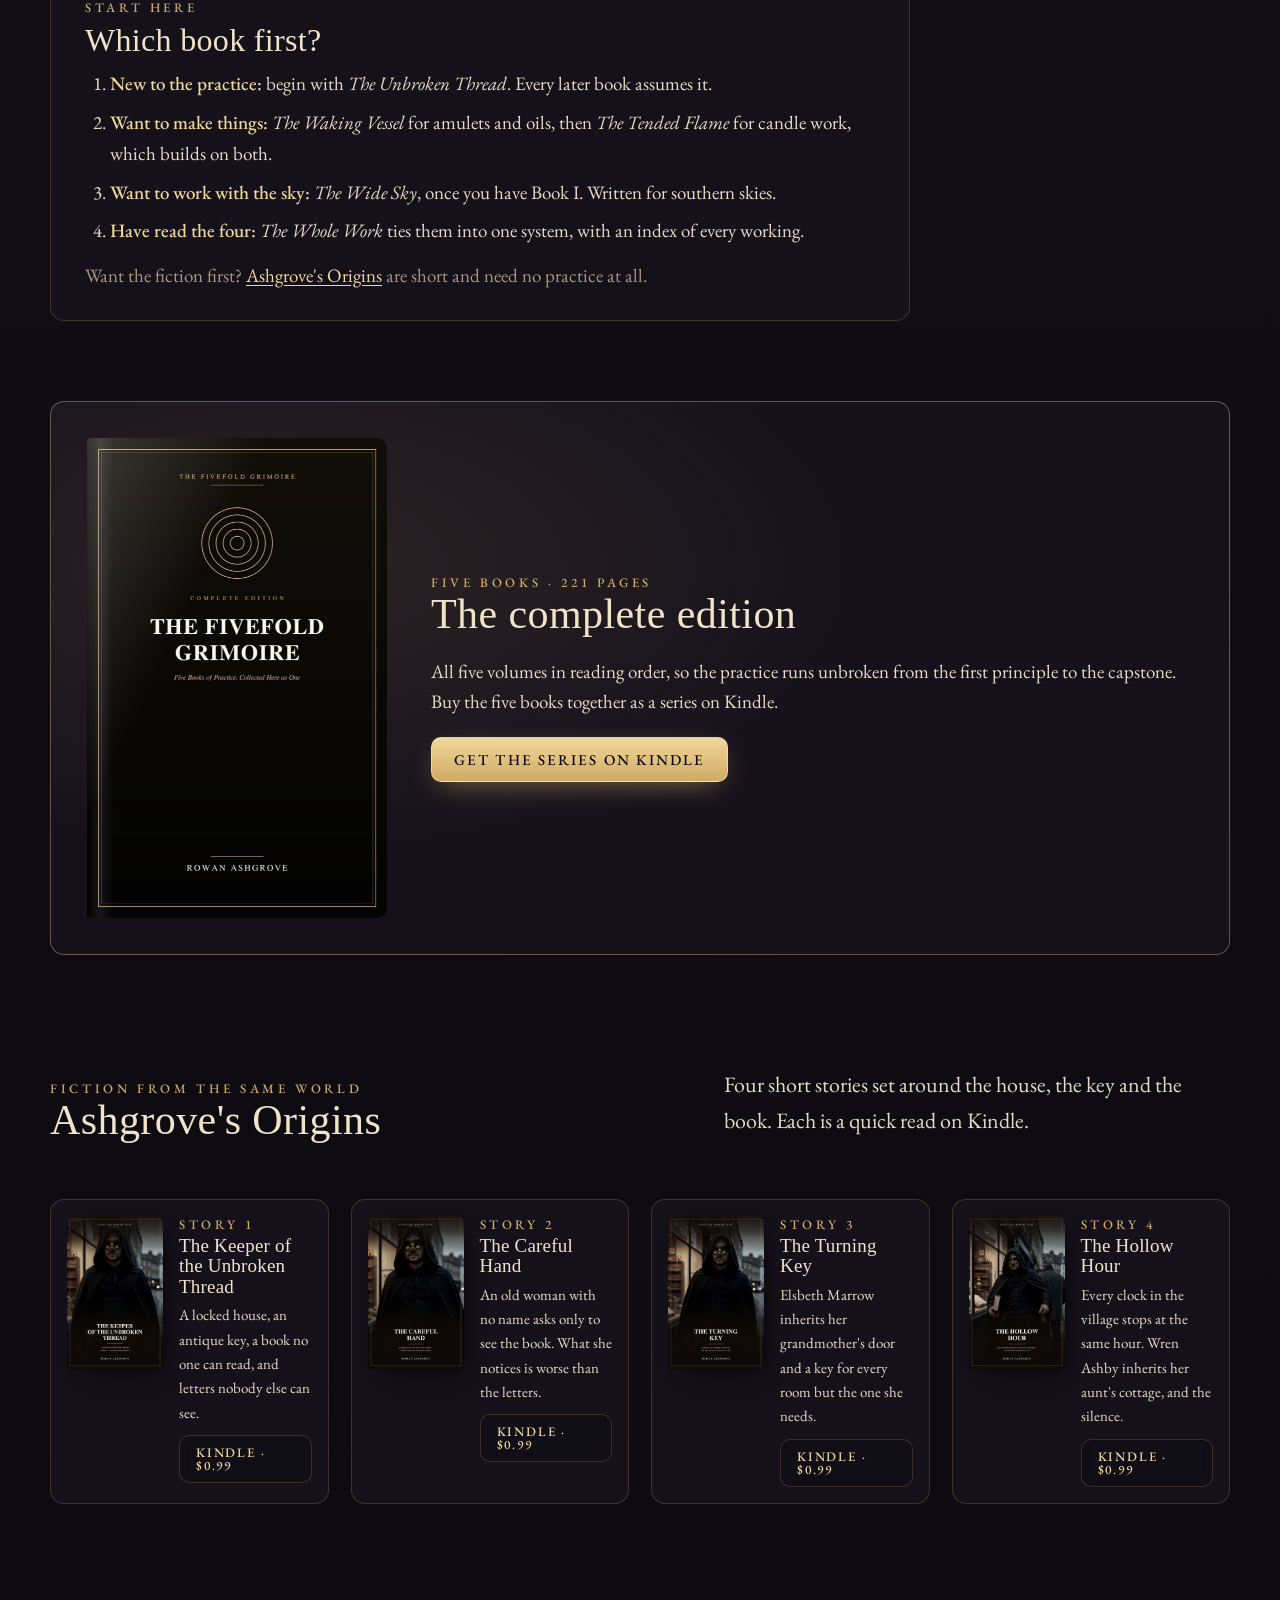
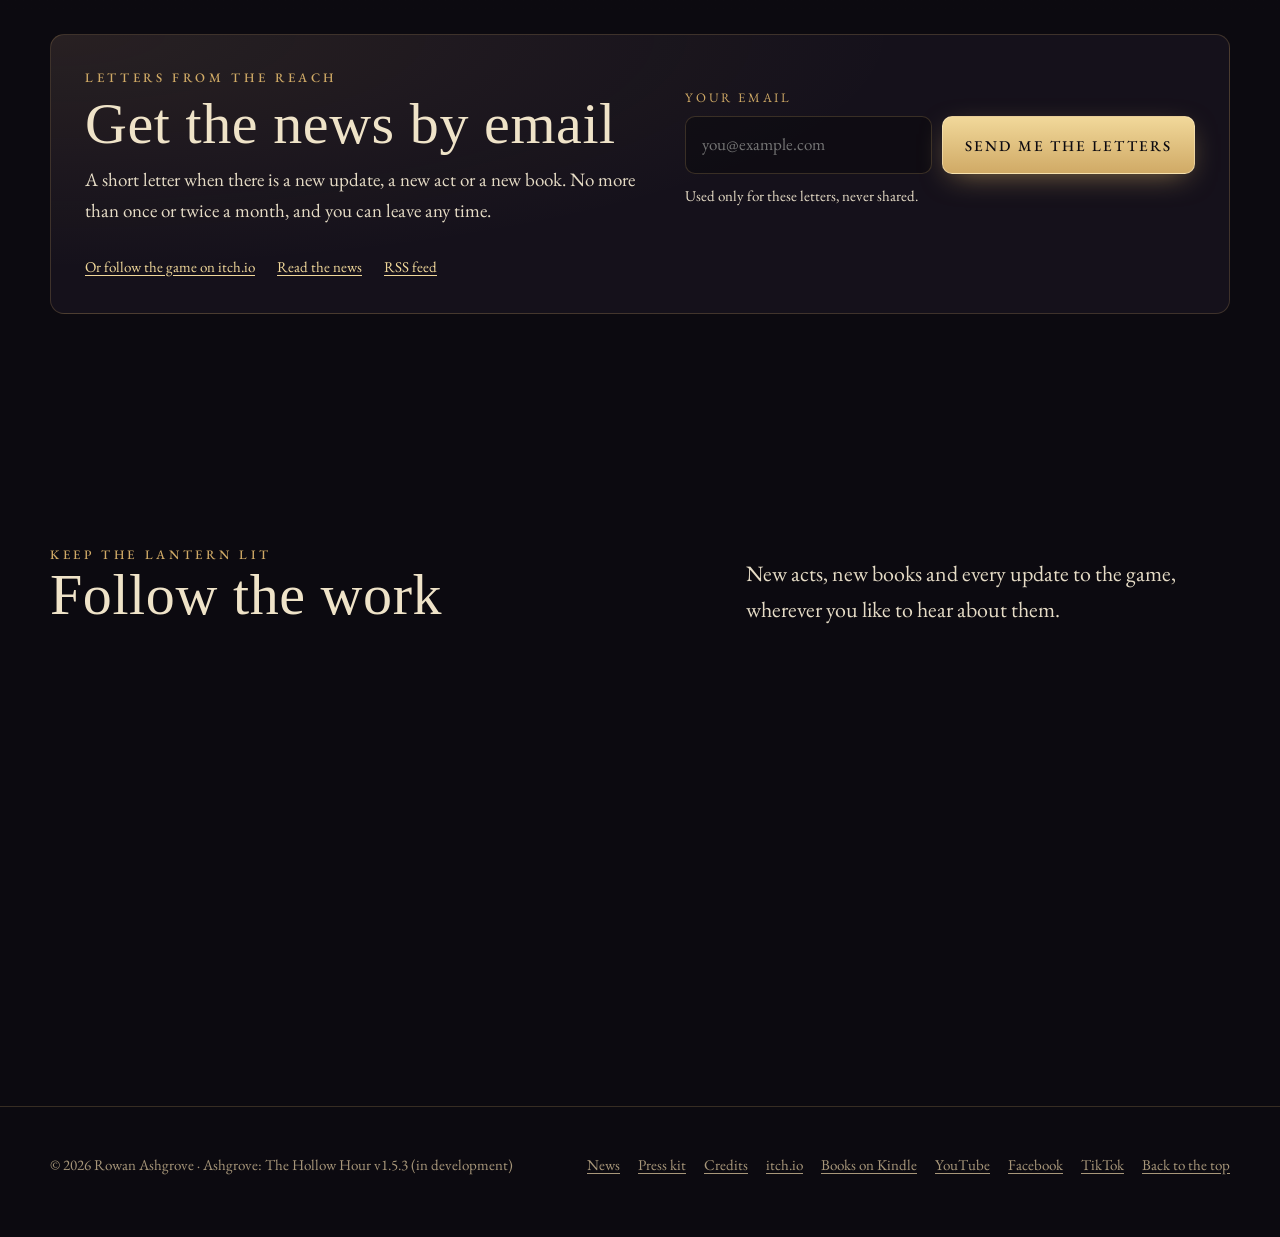
==== commit c4e66567: "1.5.3: opening film, night arrival, house on its hill; mark the game as in development Co-Authored-B" ====
--- a/index.html
+++ b/index.html
@@ -24,7 +24,7 @@
 <script>if(!/[?&]static/.test(location.search))document.documentElement.classList.add("js")</script>
 <script type="application/ld+json">
 {"@context":"https://schema.org","@graph":[
- {"@type":"VideoGame","name":"Ashgrove: The Hollow Hour","url":"https://rowanashgrove.itch.io/ashgrove-the-hollow-hour","author":{"@type":"Person","name":"Rowan Ashgrove"},"gamePlatform":["Windows","Android"],"genre":["Action RPG","Fantasy"],"softwareVersion":"1.5.2","offers":[{"@type":"Offer","name":"Free demo","price":"0","priceCurrency":"ZAR"},{"@type":"Offer","name":"Full game","price":"20","priceCurrency":"ZAR"}]},
+ {"@type":"VideoGame","name":"Ashgrove: The Hollow Hour","url":"https://rowanashgrove.itch.io/ashgrove-the-hollow-hour","author":{"@type":"Person","name":"Rowan Ashgrove"},"gamePlatform":["Windows","Android"],"genre":["Action RPG","Fantasy"],"softwareVersion":"1.5.3","offers":[{"@type":"Offer","name":"Free demo","price":"0","priceCurrency":"ZAR"},{"@type":"Offer","name":"Full game","price":"20","priceCurrency":"ZAR"}]},
  {"@type":"VideoObject","name":"Ashgrove: The Hollow Hour · promo reel","description":"A 23-second look at version 1.4.5: the new character creator, the high moor, magic and Hollowmere House.","thumbnailUrl":"https://rowanashgrove.github.io/media/reel-1.4.5-poster.jpg","uploadDate":"2026-11-25","contentUrl":"https://rowanashgrove.github.io/media/reel-1.4.5.mp4"},
  {"@type":"BookSeries","name":"The Fivefold Grimoire","author":{"@type":"Person","name":"Rowan Ashgrove"},"url":"https://rowanashgrove.github.io/#books"},
  {"@type":"Person","name":"Rowan Ashgrove","url":"https://rowanashgrove.github.io/","sameAs":["https://www.youtube.com/@rowanashgrovegrimoire","https://www.facebook.com/profile.php?id=61593973516886","https://www.tiktok.com/@rowanashgrove","https://rowanashgrove.itch.io/"]}
@@ -69,7 +69,7 @@
   <canvas id="embers" aria-hidden="true"></canvas>
   <div class="wrap">
     <div class="inner">
-      <a class="new-pill" href="#now"><b>1.5.2</b> What has changed since 1.4</a>
+      <a class="new-pill" href="#now"><b>1.5.3</b> What has changed since 1.4</a>
       <h1 id="heroTitle">Ashgrove: The Hollow Hour<span class="sub">Every clock in Hollowmere stopped at the same hour.</span></h1>
       <p class="lede">Walk the village, the mere and the Whisperwood as the day turns. Learn the runes from Rowan Ashgrove's books, close the tears in the Reach, and find out what the silence is keeping.</p>
       <div class="ctas">
@@ -77,8 +77,9 @@
         <a class="btn ghost" href="#v13">Watch the short</a>
       </div>
       <ul class="chips" aria-label="At a glance">
-        <li>Free demo: Prologue + Act I</li><li>Full game R20</li><li>Controller &amp; touch</li><li>3 save slots</li><li>New Game+</li>
+        <li>In development</li><li>Free demo: Prologue + Act I</li><li>Full game R20</li><li>Controller &amp; touch</li><li>3 save slots</li><li>New Game+</li>
       </ul>
+      <p class="devnote">Still in development: the game is a work in progress and changes with each update.</p>
       <p class="hint" id="lanternHint">Move your cursor: you carry the lantern.</p>
     </div>
   </div>
@@ -89,8 +90,8 @@
 <section id="now" aria-labelledby="nowTitle">
   <div class="wrap">
     <div class="head rise">
-      <div><div class="label">Version 1.5.2 · what has changed since 1.4</div><h2 id="nowTitle">The game as it is now</h2></div>
-      <p class="lede" style="max-width:46ch">The updates from 1.4.4 to 1.5.2. They apply to both the full game and the free demo, and saves carry over.</p>
+      <div><div class="label">Version 1.5.3 · what has changed since 1.4</div><h2 id="nowTitle">The game as it is now</h2></div>
+      <p class="lede" style="max-width:46ch">The updates from 1.4.4 to 1.5.3. The game is still in development, so this keeps changing. They apply to both the full game and the free demo, and saves carry over.</p>
     </div>
     <div class="bento rise">
       <button class="tile t-a" type="button" data-full="media/r152-robe.webp"><img src="media/r152-robe.webp" alt="The robe at the novice's, journeyman's and master's ranks, Rowan in his, and the hood and shawl from the side" loading="lazy" style="object-position:0% 30%"><span class="cap"><b>The robe of Hollowmere House · 1.5.2</b><span>The title-screen robe, with a loose hood and shawl. Five ranks, from plain wool to a master&rsquo;s gold bands.</span></span></button>
@@ -333,7 +334,7 @@
 
 <footer>
   <div class="wrap">
-    <span>© 2026 Rowan Ashgrove · Ashgrove: The Hollow Hour v1.5.2</span>
+    <span>© 2026 Rowan Ashgrove · Ashgrove: The Hollow Hour v1.5.3 (in development)</span>
     <nav aria-label="Footer"><a href="news.html">News</a><a href="presskit.html">Press kit</a><a href="credits.html">Credits</a><a href="https://rowanashgrove.itch.io/ashgrove-the-hollow-hour">itch.io</a><a href="#books">Books on Kindle</a><a href="https://www.youtube.com/@rowanashgrovegrimoire">YouTube</a><a href="https://www.facebook.com/profile.php?id=61593973516886">Facebook</a><a href="https://www.tiktok.com/@rowanashgrove">TikTok</a><a href="#top">Back to the top</a></nav>
   </div>
 </footer>
--- a/site.css
+++ b/site.css
@@ -277,3 +277,4 @@
 .start li{color:var(--text)}
 .start li b{color:var(--gold2);font-weight:500}
 .start p{margin:14px 0 0}
+.devnote{display:inline-block;margin:14px 0 0;padding:6px 12px;border-left:3px solid var(--ember);background:rgba(12,10,16,.55);font-size:14px;color:var(--gold2)}
